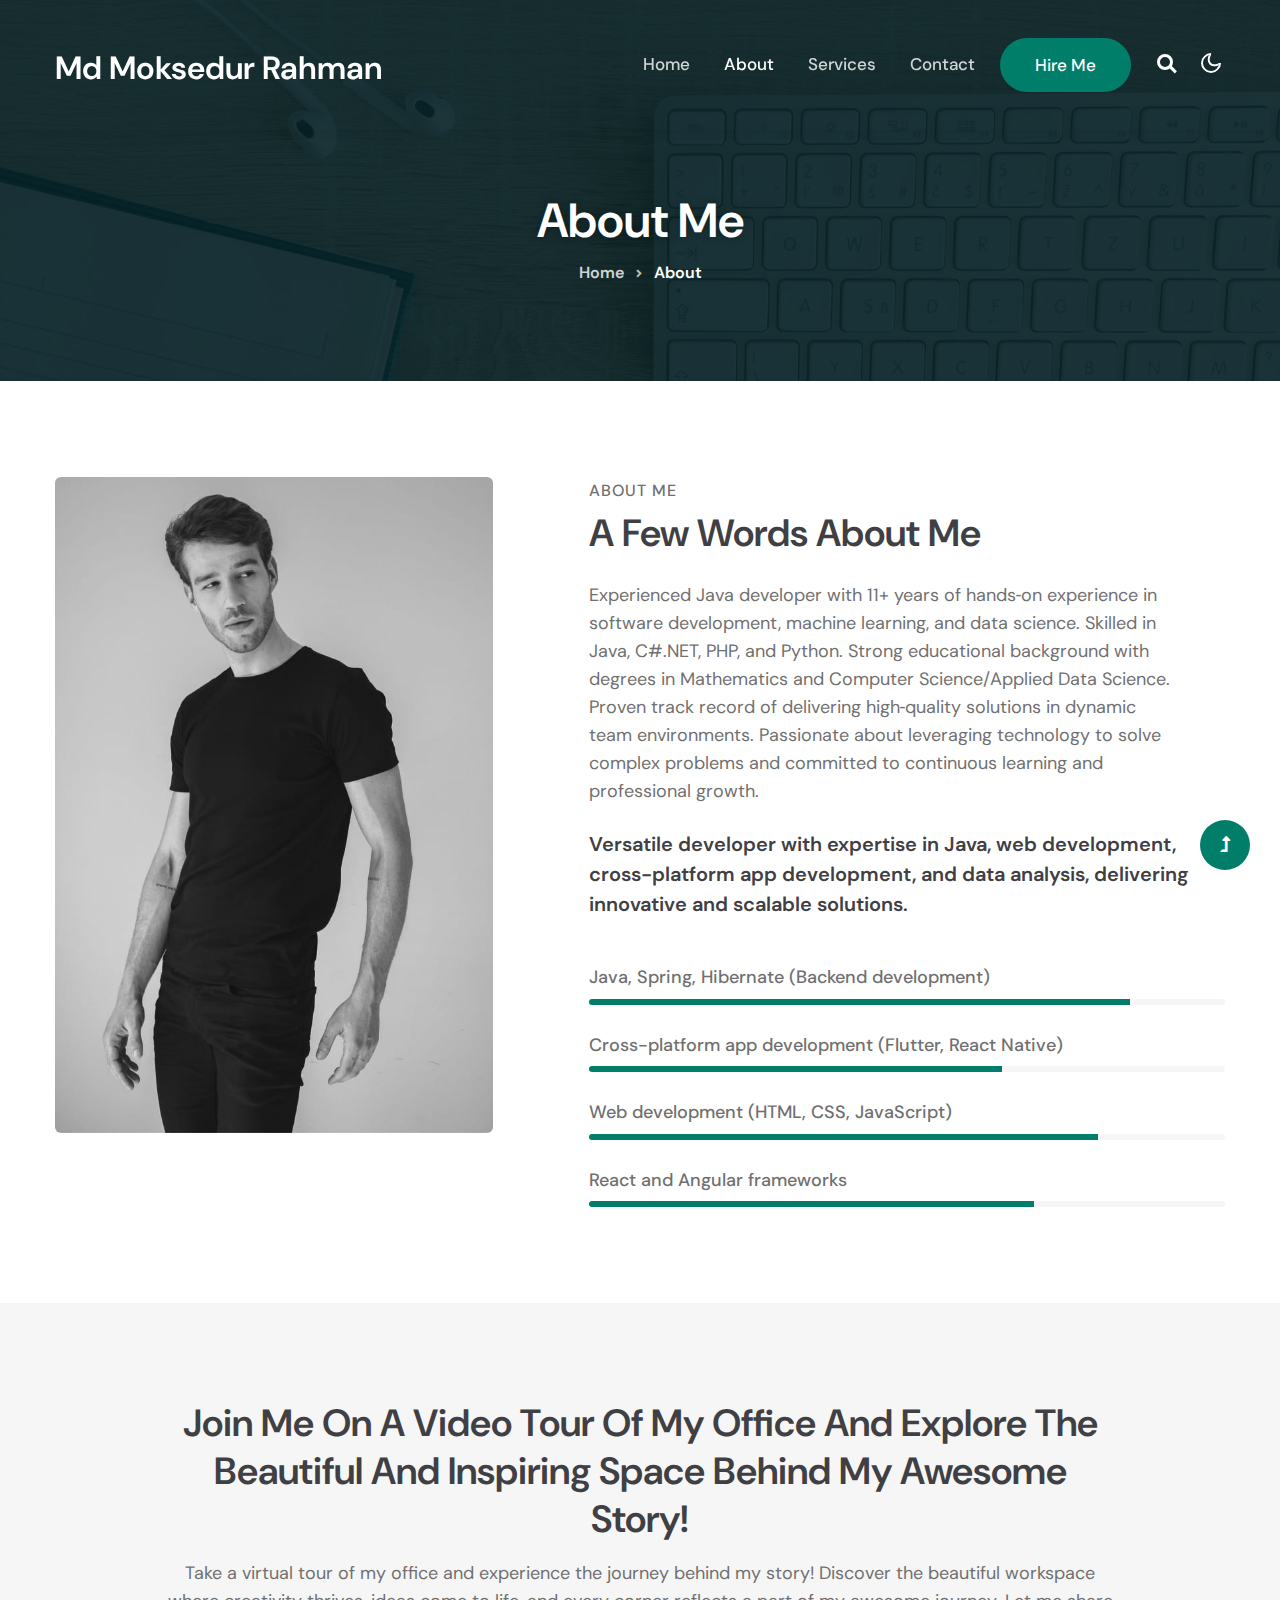
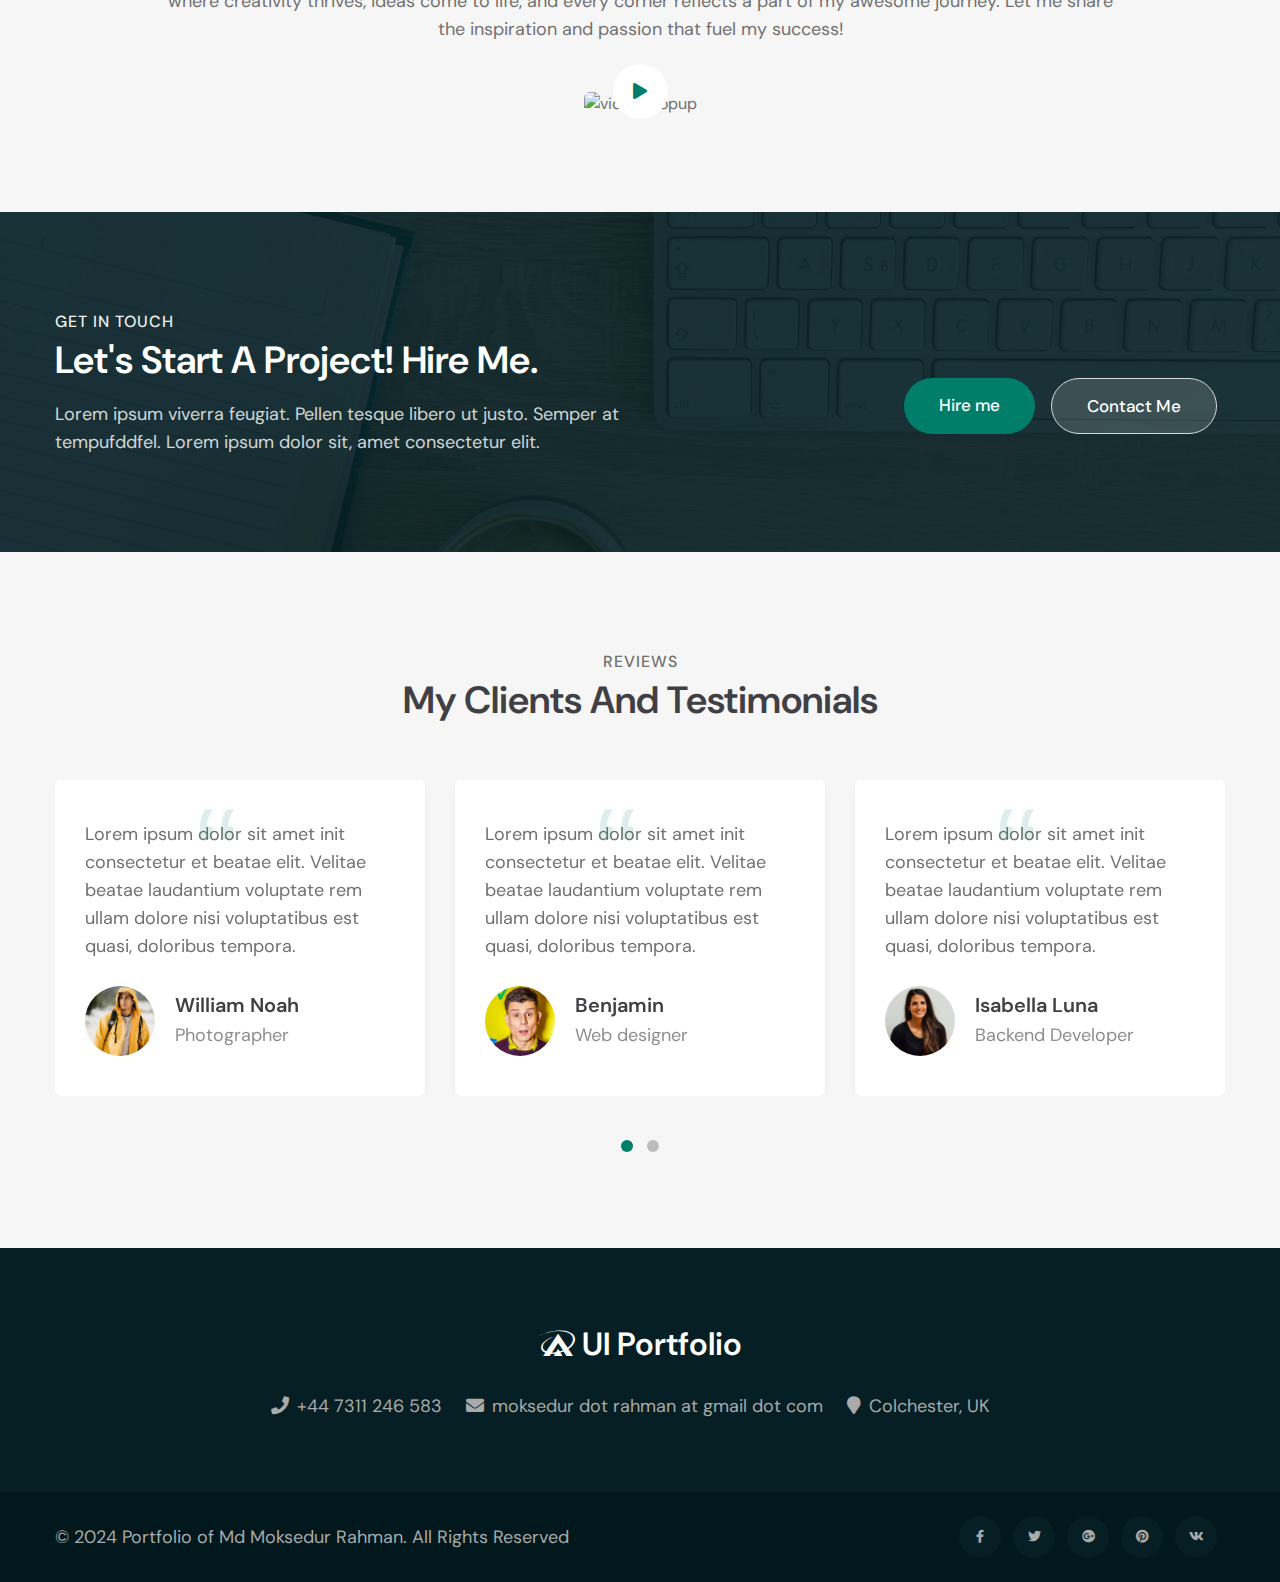
==== about.html @ 19b0f822 "Update about.html" ====
<!--
Author: W3layouts
Author URL: http://w3layouts.com
-->
<!doctype html>
<html lang="en">

<head>
    <!-- Required meta tags -->
    <meta charset="utf-8">
    <meta name="viewport" content="width=device-width, initial-scale=1, shrink-to-fit=no">
    <title> Portfolio - Md Moksedur Rahman - About</title>
    <!-- google-fonts -->
    <link href="//fonts.googleapis.com/css2?family=Dosis:wght@300;400;500;600;800&display=swap" rel="stylesheet">
    <link href="//fonts.googleapis.com/css2?family=DM+Sans:wght@400;500;700&display=swap" rel="stylesheet">
    <!-- //google-fonts -->

    <!-- Template CSS Style link -->
    <link rel="stylesheet" href="assets/css/style-liberty.css">

</head>

<body>


<!--header-->
<header id="site-header" class="fixed-top">
    <div class="container">
        <nav class="navbar navbar-expand-lg stroke">
            <h1>
                <a class="navbar-brand" href="index.html">
                    <i class="fab"></i>Md Moksedur Rahman
                </a>
            </h1>
            <!-- if logo is image enable this   
        <a class="navbar-brand" href="#index.html">
            <img src="image-path" alt="Your logo" title="Your logo" style="height:35px;" />
        </a> -->
            <button class="navbar-toggler collapsed bg-gradient" type="button" data-bs-toggle="collapse"
                data-bs-target="#navbarTogglerDemo02" aria-controls="navbarTogglerDemo02" aria-expanded="false"
                aria-label="Toggle navigation">
                <span class="navbar-toggler-icon fa icon-expand fa-bars"></span>
                <span class="navbar-toggler-icon fa icon-close fa-times"></span>
            </button>

            <div class="collapse navbar-collapse" id="navbarTogglerDemo02">
                <ul class="navbar-nav ms-lg-auto align-items-center">
                    <li class="nav-item">
                        <a class="nav-link" href="index.html">Home <span class="sr-only">(current)</span></a>
                    </li>
                    <li class="nav-item active">
                        <a class="nav-link" href="about.html">About</a>
                    </li>
                    <li class="nav-item">
                        <a class="nav-link" href="services.html">Services</a>
                    </li>
                    <li class="nav-item">
                        <a class="nav-link" href="contact.html">Contact</a>
                    </li>

                    <!--/right-btn-->
                    <div class="header-btn mx-2">
                        <a class="btn btn-style btn-primary mr-lg-5" href="contact.html"> Hire Me</a>
                    </div>
                    <!--/right-btn-->

                </ul>
            </div>

            <!-- search -->
            <ul class="cd-header-buttons px-lg-2">
                <li>
                <a class="cd-search-trigger" href="#cd-search">
                    <span></span>
                </a>
                </li>
            </ul>
            <div id="cd-search" class="cd-search">
                <form action="#url" method="post">
                    <input name="Search" type="search" placeholder="Click enter after typing...">
                </form>
            </div>
            <!-- //search -->
            
            <!-- toggle switch for light and dark theme -->
            <div class="cont-ser-position">
                <nav class="navigation">
                    <div class="theme-switch-wrapper">
                        <label class="theme-switch" for="checkbox">
                            <input type="checkbox" id="checkbox">
                            <div class="mode-container">
                                <i class="gg-sun"></i>
                                <i class="gg-moon"></i>
                            </div>
                        </label>
                    </div>
                </nav>
            </div>
            <!-- //toggle switch for light and dark theme -->
        </nav>
    </div>
</header>
<!--//header-->


<!-- about banner -->
<section class="w3l-about-breadcrumb text-center">
    <div class="breadcrumb-bg breadcrumb-bg-about py-5">
        <div class="container py-lg-5 mt-5">
            <div class="banner-info-grid mt-5">
                <h2 class="w3l-title-breadcrumb">About Me</h2>
            </div>
            <ul class="breadcrumbs-custom-path">
                <li><a href="#url">Home</a></li>
                <li class="active"><span class="fa fa-angle-right mx-2" aria-hidden="true"></span> About</li>
            </ul>
        </div>
    </div>
</section>
<!-- //about banner -->




<!-- About Section -->
<section class="w3l-content-6" id="skills">
    <div class="content-6-mian py-5">
        <div class="container py-lg-5 py-md-4 py-2">
            <div class="content-info-in row">
                <div class="content-gd col-lg-5 pe-lg-5 my-image">
                    <img src="assets/images/about.jpg" alt="" class="img-fluid" />
                </div>
                <div class="content-gd col-lg-7 mt-lg-0 mt-5 align-self ps-lg-5">
                    <h6 class="w3l-title-small mb-1">About Me</h6>
                    <h3 class="w3l-title-main mb-lg-4 mb-3">A Few words about me</h3>
                    <p class="my-4 pe-lg-5">Experienced Java developer with 11+ years of hands‑on experience in software development, machine learning, and data science. Skilled in Java,
C#.NET, PHP, and Python. Strong educational background with degrees in Mathematics and Computer Science/Applied Data Science. Proven track
record of delivering high‑quality solutions in dynamic team environments. Passionate about leveraging technology to solve complex problems
and committed to continuous learning and professional growth.</p>
                    <h5 class="w3l-subtitle mb-md-5 mb-4">Versatile developer with expertise in Java, web development, cross-platform app development, and data analysis, delivering innovative and scalable solutions.</h5>

                    <div class="progress-info mt-5">
                        <h6 class="progress-tittle">Java, Spring, Hibernate (Backend development)</h6>
                        <div class="progress">
                            <div class="progress-bar progress-bar-striped" role="progressbar" style="width: 85%" 
                            aria-valuenow="85" aria-valuemin="0" aria-valuemax="100">
                            </div>
                        </div>
                    </div>
                    <div class="progress-info info1">
                        <h6 class="progress-tittle">Cross-platform app development (Flutter, React Native)</h6>
                        <div class="progress">
                            <div class="progress-bar progress-bar-striped" role="progressbar" style="width: 65%"
                                aria-valuenow="65" aria-valuemin="0" aria-valuemax="100">
                            </div>
                        </div>
                    </div>
                    <div class="progress-info info3">
                        <h6 class="progress-tittle">Web development (HTML, CSS, JavaScript)</h6>
                        <div class="progress">
                            <div class="progress-bar progress-bar-striped" role="progressbar" style="width: 80%"
                                aria-valuenow="80" aria-valuemin="0" aria-valuemax="100">
                            </div>
                        </div>
                    </div>
                    <div class="progress-info info4 mb-0">
                        <h6 class="progress-tittle">React and Angular frameworks</h6>
                        <div class="progress">
                            <div class="progress-bar progress-bar-striped" role="progressbar" style="width: 70%"
                                aria-valuenow="70" aria-valuemin="0" aria-valuemax="100">
                            </div>
                        </div>
                    </div>
                </div>
            </div>
        </div>
    </div>
</section>
<!-- About Section -->


<!-- about page video popup section -->
<section class="w3l-index5" id="about">
    <div class="new-block py-5">
        <div class="container py-lg-5 py-md-4 py-2">
            <div class="middle-section text-center">
                <div class="section-width">
                    <h3 class="w3l-title-main"> Join me on a video tour of my office and explore the beautiful and inspiring space behind my awesome story!</h3>
                    <p class="mt-3">Take a virtual tour of my office and experience the journey behind my story! Discover the beautiful workspace where creativity thrives, ideas come to life, and every corner reflects a part of my awesome journey. Let me share the inspiration and passion that fuel my success!</p>
                </div>
                <div class="history-info mt-5">
                    <div class="position-relative">
                        <img src="assets/images/blog9.jpg" class="img-fluid radius-image video-popup-image"
                            alt="video-popup">

                        <a href="#small-dialog" class="popup-with-zoom-anim play-view text-center position-absolute">
                            <span class="video-play-icon">
                                <span class="fa fa-play"></span>
                            </span>
                        </a>

                        <!-- dialog itself, mfp-hide class is required to make dialog hidden -->
                        <div id="small-dialog" class="zoom-anim-dialog mfp-hide">
                            <iframe src="#" allowfullscreen></iframe>
                        </div>
                    </div>
                </div>

                <!-- dialog itself, mfp-hide class is required to make dialog hidden -->
                <div id="small-dialog" class="zoom-anim-dialog mfp-hide">
                    <iframe src="https://www.youtube.com/embed/Z_KspIX1oXU" allowfullscreen></iframe>
                </div>
            </div>
        </div>
    </div>
</section>
<!-- //about page video popup section -->

<section class="w3l-join py-5" id="join">
    <div class="container py-md-5 py-3">
        <div class="row">
            <div class="col-lg-7 video-info pe-lg-5">
                <div class="title-content">
                    <h6 class="w3l-title-small two">Get in touch</h6>
                    <h3 class="w3l-title-main two mb-3">Let's start a Project! Hire Me.</h3>
                    <p class="pe-lg-5">Lorem ipsum viverra feugiat. Pellen tesque libero ut justo. Semper at tempufddfel. Lorem ipsum dolor sit, amet consectetur elit.</p>

                </div>
            </div>
            <div class="col-lg-5 history-info align-self">
                <div class="w3banner-content-btns d-sm-flex justify-content-lg-end">
                    <a href="contact.html" class="btn btn-style btn-primary mt-lg-5 mt-4 me-sm-3">Hire me </a>
                    <a href="contact.html" class="btn btn-style transparent-btn mt-lg-5 mt-4 me-2">Contact Me </a>
                </div>
            </div>
        </div>
    </div>
</section>




<section class="w3l-clients" id="testimonials">
    <div class="midd-w3 py-5">
        <div class="container py-lg-5 py-md-3">
            <div class="title-heading-w3 mx-auto text-center mb-sm-5 mb-4">
            <span class="w3l-title-small">Reviews</span>
            <h3 class="w3l-title-main">My clients and Testimonials</h3>
                </div>
            <div id="owl-demo1" class="owl-carousel owl-theme mt-4 py-2 mb-5">
                <div class="item">
                    <div class="testimonial-content">
                        <div class="testimonial">
                            <blockquote>
                                <q>Lorem ipsum dolor sit amet init consectetur et beatae elit. Velitae beatae
                                    laudantium voluptate rem ullam dolore nisi voluptatibus est quasi, doloribus 
                                    tempora. </q>
                            </blockquote>
                            <div class="testi-des">
                                <div class="test-img"><img src="assets/images/team1.jpg" class="img-fluid"
                                        alt="client-img">
                                </div>
                                <div class="peopl align-self">
                                    <h3>William Noah</h3>
                                    <p class="indentity">Photographer</p>
                                </div>
                            </div>
                        </div>
                    </div>
                </div>
                <div class="item">
                    <div class="testimonial-content">
                        <div class="testimonial">
                            <blockquote>
                                <q>Lorem ipsum dolor sit amet init consectetur et beatae elit. Velitae beatae
                                    laudantium voluptate rem ullam dolore nisi voluptatibus est quasi, doloribus 
                                    tempora. </q>
                            </blockquote>
                            <div class="testi-des">
                                <div class="test-img"><img src="assets/images/team2.jpg" class="img-fluid"
                                        alt="client-img">
                                </div>
                                <div class="peopl align-self">
                                    <h3>Benjamin</h3>
                                    <p class="indentity">Web designer</p>
                                </div>
                            </div>
                        </div>
                    </div>
                </div>
                <div class="item">
                    <div class="testimonial-content">
                        <div class="testimonial">
                            <blockquote>
                                <q>Lorem ipsum dolor sit amet init consectetur et beatae elit. Velitae beatae
                                    laudantium voluptate rem ullam dolore nisi voluptatibus est quasi, doloribus 
                                    tempora. </q>
                            </blockquote>
                            <div class="testi-des">
                                <div class="test-img"><img src="assets/images/team3.jpg" class="img-fluid"
                                        alt="client-img">
                                </div>
                                <div class="peopl align-self">
                                    <h3>Isabella Luna</h3>
                                    <p class="indentity">Backend Developer</p>
                                </div>
                            </div>
                        </div>
                    </div>
                </div>
                <div class="item">
                    <div class="testimonial-content">
                        <div class="testimonial">
                            <blockquote>
                                <q>Lorem ipsum dolor sit amet init consectetur et beatae elit. Velitae beatae
                                    laudantium voluptate rem ullam dolore nisi voluptatibus est quasi, doloribus 
                                    tempora. </q>
                            </blockquote>
                            <div class="testi-des">
                                <div class="test-img"><img src="assets/images/team4.jpg" class="img-fluid"
                                        alt="client-img">
                                </div>
                                <div class="peopl align-self">
                                    <h3>Elizabeth</h3>
                                    <p class="indentity">Front-end developer</p>
                                </div>
                            </div>
                        </div>
                    </div>
                </div>
                <div class="item">
                    <div class="testimonial-content">
                        <div class="testimonial">
                            <blockquote>
                                <q>Lorem ipsum dolor sit amet init consectetur et beatae elit. Velitae beatae
                                    laudantium voluptate rem ullam dolore nisi voluptatibus est quasi, doloribus 
                                    tempora. </q>
                            </blockquote>
                            <div class="testi-des">
                                <div class="test-img"><img src="assets/images/team2.jpg" class="img-fluid"
                                        alt="client-img">
                                </div>
                                <div class="peopl align-self">
                                    <h3>Benjamin</h3>
                                    <p class="indentity">Web designer</p>
                                </div>
                            </div>
                        </div>
                    </div>
                </div>
            </div>
        </div>
    </div>
</section>




<!-- footer -->
<footer class="text-center">
<div class="footer py-5">
    <div class="container py-md-4">
        <div clss="footer-logo">
            <a class="logo" href="index.html">
                <i class="fab fa-asymmetrik"></i> UI Portfolio
            </a>
        </div>
        <div class="footer-contact-info mt-4">
            <ul>
                <li>
                    <a href="tel:+12 345 678 900" class="contact-text-sub">
                        <span class="fas fa-phone me-2"></span>+44 7311 246 583</a>
                </li>
                <li>
                    <a href="mailto:moksedur.rahman@gmail.com" class="contact-text-sub">
                        <span class="fas fa-envelope me-2"></span>moksedur dot rahman at gmail dot com </a>
                </li>
                <li>
                    <p class="contact-text-sub"> 
                        <span class="fas fa-map-marker me-2"></span>Colchester, UK</p>
                </li>
            </ul>
        </div>
    </div>
</div>
<div class="container py-4">
    <div class="row footer-grids">
        <div class="col-lg-6 copyright text-lg-start text-center align-center">
            <p>© 2024 Portfolio of Md Moksedur Rahman. All Rights Reserved  </p>
        </div>
        <div class="col-lg-6 text-lg-end text-center mt-lg-0 mt-4">
            <div class="social">
                <ul>
                    <li><a href="#url"><span class="fab me-2 fa-facebook-f"></span></a></li>
                    <li><a href="#url"><span class="fab me-2 fa-twitter"></span></a></li>
                    <li><a href="#url"><span class="fab me-2 fa-google-plus"></span></a></li>
                    <li><a href="#url"><span class="fab me-2 fa-pinterest"></span></a></li>
                    <li><a href="#url"><span class="fab me-2 fa-vk"></span></a></li>
                </ul>
            </div>
        </div>
    </div>
</div>
</footer>
<!-- //footer -->



<!-- Js scripts -->
<!-- move top -->
<button onclick="topFunction()" id="movetop" title="Go to top">
    <span class="fas fa-level-up-alt" aria-hidden="true"></span>
</button>
<script>
    // When the user scrolls down 20px from the top of the document, show the button
    window.onscroll = function () {
        scrollFunction()
    };

    function scrollFunction() {
        if (document.body.scrollTop > 20 || document.documentElement.scrollTop > 20) {
            document.getElementById("movetop").style.display = "block";
        } else {
            document.getElementById("movetop").style.display = "none";
        }
    }

    // When the user clicks on the button, scroll to the top of the document
    function topFunction() {
        document.body.scrollTop = 0;
        document.documentElement.scrollTop = 0;
    }
</script>
<!-- //move top -->

<!-- common jquery plugin -->
<script src="assets/js/jquery-3.3.1.min.js"></script>
<!-- //common jquery plugin -->

<!-- theme switch js (light and dark)-->
<script src="assets/js/theme-change.js"></script>
<!-- //theme switch js (light and dark)-->

<!--search-bar-->
<script src="assets/js/search.js"></script>
<!--//search-bar-->

<!-- video popup -->
<script src="assets/js/jquery.magnific-popup.min.js"></script>
<script>
  $(document).ready(function () {
    $('.popup-with-zoom-anim').magnificPopup({
      type: 'inline',

      fixedContentPos: false,
      fixedBgPos: true,

      overflowY: 'auto',

      closeBtnInside: true,
      preloader: false,

      midClick: true,
      removalDelay: 300,
      mainClass: 'my-mfp-zoom-in'
    });

    $('.popup-with-move-anim').magnificPopup({
      type: 'inline',

      fixedContentPos: false,
      fixedBgPos: true,

      overflowY: 'auto',

      closeBtnInside: true,
      preloader: false,

      midClick: true,
      removalDelay: 300,
      mainClass: 'my-mfp-slide-bottom'
    });
  });
</script>
<!-- //video popup -->

<!--/stats-number-counter-->
<script src="assets/js/jquery.waypoints.min.js"></script>
<script src="assets/js/jquery.countup.js"></script>
<script>
    $('.counter').countUp();

</script>
<!--//stats-number-counter-->

<!--/owlcarousel-->
<script src="assets/js/owl.carousel.js"></script>

<!-- script for tesimonials carousel slider -->
<script>
    $(document).ready(function () {
      $("#owl-demo1").owlCarousel({
        loop: true,
        margin: 30,
        nav: false,
        responsiveClass: true,
        responsive: {
          0: {
            items: 1,
            nav: false
          },
          768: {
            items: 2,
            nav: false
          },
          1024: {
            items: 3,
            nav: false
          }
        }
      })
    })
  </script>
  <!-- //script for tesimonials carousel slider -->
  
<!-- //brands-->
<script>
    $(document).ready(function() {
        $("#owl-demo").owlCarousel({
            loop: true,
            nav: false,
            autoplay: true,
            autoplaySpeed: 1500,
            responsiveClass: true,
            responsive: {
                0: {
                    items: 1,
                    nav: false
                },
                736: {
                    items: 4,
                    nav: false
                }
            }
        })
    })

</script>
<!-- //brands-->

<!-- /typig-text-->
<script>
    const typedTextSpan = document.querySelector(".typed-text");
    const cursorSpan = document.querySelector(".cursor");

    const textArray = ["Web Designer", "Web Developer", "Photographer", "Freelancer"];
    const typingDelay = 200;
    const erasingDelay = 10;
    const newTextDelay = 100; // Delay between current and next text
    let textArrayIndex = 0;
    let charIndex = 0;

    function type() {
        if (charIndex < textArray[textArrayIndex].length) {
            if (!cursorSpan.classList.contains("typing")) cursorSpan.classList.add("typing");
            typedTextSpan.textContent += textArray[textArrayIndex].charAt(charIndex);
            charIndex++;
            setTimeout(type, typingDelay);
        } else {
            cursorSpan.classList.remove("typing");
            setTimeout(erase, newTextDelay);
        }
    }

    function erase() {
        if (charIndex > 0) {
            // add class 'typing' if there's none
            if (!cursorSpan.classList.contains("typing")) {
                cursorSpan.classList.add("typing");
            }
            typedTextSpan.textContent = textArray[textArrayIndex].substring(0, 0);
            charIndex--;
            setTimeout(erase, erasingDelay);
        } else {
            cursorSpan.classList.remove("typing");
            textArrayIndex++;
            if (textArrayIndex >= textArray.length) textArrayIndex = 0;
            setTimeout(type, typingDelay);
        }
    }

    document.addEventListener("DOMContentLoaded", function () { // On DOM Load initiate the effect
        if (textArray.length) setTimeout(type, newTextDelay + 250);
    });
</script>
<!-- //typig-text-->

<!-- jQuery-Photo-filter-lightbox-portfolio-plugin -->
<script src="assets/js/jquery-1.7.2.js"></script>
<script src="assets/js/jquery.quicksand.js"></script>
<script src="assets/js/script.js"></script>
<script src="assets/js/jquery.prettyPhoto.js"></script>
<!-- //jQuery-Photo-filter-lightbox-portfolio-plugin -->

<!-- MENU-JS -->
<script>
    $(window).on("scroll", function () {
        var scroll = $(window).scrollTop();

        if (scroll >= 80) {
            $("#site-header").addClass("nav-fixed");
        } else {
            $("#site-header").removeClass("nav-fixed");
        }
    });

    //Main navigation Active Class Add Remove
    $(".navbar-toggler").on("click", function () {
        $("header").toggleClass("active");
    });
    $(document).on("ready", function () {
        if ($(window).width() > 991) {
            $("header").removeClass("active");
        }
        $(window).on("resize", function () {
            if ($(window).width() > 991) {
                $("header").removeClass("active");
            }
        });
    });
</script>
<!-- //MENU-JS -->

<!-- disable body scroll which navbar is in active -->
<script>
    $(function () {
        $('.navbar-toggler').click(function () {
            $('body').toggleClass('noscroll');
        })
    });
</script>
<!-- //disable body scroll which navbar is in active -->

<!--bootstrap-->
<script src="assets/js/bootstrap.min.js"></script>
<!-- //bootstrap-->
<!-- //Js scripts -->

</body>

</html>
---- assets/css/style-liberty.css ----
@charset "UTF-8";

/*--
Author: W3layouts
Author URL: http://w3layouts.com
--*/


/*!
 * Bootstrap v5.0.1 (https://getbootstrap.com/)
 * Copyright 2011-2021 The Bootstrap Authors
 * Copyright 2011-2021 Twitter, Inc.
 * Licensed under MIT (https://github.com/twbs/bootstrap/blob/main/LICENSE)
 */
:root {
  --bs-blue: #0d6efd;
  --bs-indigo: #6610f2;
  --bs-purple: #6f42c1 --bs-pink: #d63384;
  --bs-red: #dc3545;
  --bs-orange: #fd7e14;
  --bs-yellow: #ffc107;
  --bs-green: #198754;
  --bs-teal: #20c997;
  --bs-cyan: #0dcaf0;
  --bs-white: #fff;
  --bs-gray: #6c757d;
  --bs-gray-dark: #343a40;
  --bs-primary: #0d6efd;
  --bs-secondary: #6c757d;
  --bs-success: #198754;
  --bs-info: #0dcaf0;
  --bs-warning: #ffc107;
  --bs-danger: #dc3545;
  --bs-light: #f8f9fa;
  --bs-dark: #212529;
  --bs-font-sans-serif: system-ui, -apple-system, "Segoe UI", Roboto, "Helvetica Neue", Arial, "Noto Sans", "Liberation Sans", sans-serif, "Apple Color Emoji", "Segoe UI Emoji", "Segoe UI Symbol", "Noto Color Emoji";
  --bs-font-monospace: SFMono-Regular, Menlo, Monaco, Consolas, "Liberation Mono", "Courier New", monospace;
  --bs-gradient: linear-gradient(180deg, rgba(255, 255, 255, 0.15), rgba(255, 255, 255, 0))
}

*,
::after,
::before {
  box-sizing: border-box
}

@media (prefers-reduced-motion:no-preference) {
  :root {
    scroll-behavior: smooth
  }
}

body {
  margin: 0;
  font-family: 'DM Sans', sans-serif;
  font-size: 1rem;
  font-weight: 400;
  line-height: 1.5;
  color: #212529;
  background-color: #fff;
  -webkit-text-size-adjust: 100%;
  -webkit-tap-highlight-color: transparent
}

hr {
  margin: 1rem 0;
  color: inherit;
  background-color: currentColor;
  border: 0;
  opacity: .25
}

hr:not([size]) {
  height: 1px
}

.h1,
.h2,
.h3,
.h4,
.h5,
.h6,
h1,
h2,
h3,
h4,
h5,
h6 {
  margin-top: 0;
  margin-bottom: .5rem;
  font-weight: 700;
  line-height: 1.2
}

.h1,
h1 {
  font-size: calc(1.375rem + 1.5vw)
}

@media (min-width:1200px) {

  .h1,
  h1 {
    font-size: 2.5rem
  }
}

.h2,
h2 {
  font-size: calc(1.325rem + .9vw)
}

@media (min-width:1200px) {

  .h2,
  h2 {
    font-size: 2rem
  }
}

.h3,
h3 {
  font-size: calc(1.3rem + .6vw)
}

@media (min-width:1200px) {

  .h3,
  h3 {
    font-size: 1.75rem
  }
}

.h4,
h4 {
  font-size: calc(1.275rem + .3vw)
}

@media (min-width:1200px) {

  .h4,
  h4 {
    font-size: 1.5rem
  }
}

.h5,
h5 {
  font-size: 1.25rem
}

.h6,
h6 {
  font-size: 1rem
}

p {
  margin-top: 0;
  margin-bottom: 1rem
}

abbr[data-bs-original-title],
abbr[title] {
  -webkit-text-decoration: underline dotted;
  text-decoration: underline dotted;
  cursor: help;
  -webkit-text-decoration-skip-ink: none;
  text-decoration-skip-ink: none
}

address {
  margin-bottom: 1rem;
  font-style: normal;
  line-height: inherit
}

ol,
ul {
  padding-left: 2rem
}

dl,
ol,
ul {
  margin-top: 0;
  margin-bottom: 1rem
}

ol ol,
ol ul,
ul ol,
ul ul {
  margin-bottom: 0
}

dt {
  font-weight: 700
}

dd {
  margin-bottom: .5rem;
  margin-left: 0
}

blockquote {
  margin: 0 0 1rem
}

b,
strong {
  font-weight: bolder
}

.small,
small {
  font-size: .875em
}

.mark,
mark {
  padding: .2em;
  background-color: #fcf8e3
}

sub,
sup {
  position: relative;
  font-size: .75em;
  line-height: 0;
  vertical-align: baseline
}

sub {
  bottom: -.25em
}

sup {
  top: -.5em
}

a {
  color: var(--primary-color);
  text-decoration: underline;

}

a:hover {
  color: var(--primary-color);
}

a:not([href]):not([class]),
a:not([href]):not([class]):hover {
  color: inherit;
  text-decoration: none
}

code,
kbd,
pre,
samp {
  font-family: 'DM Sans', sans-serif;
  font-size: 1em;
  direction: ltr;
  unicode-bidi: bidi-override
}

pre {
  display: block;
  margin-top: 0;
  margin-bottom: 1rem;
  overflow: auto;
  font-size: .875em
}

pre code {
  font-size: inherit;
  color: inherit;
  word-break: normal
}

code {
  font-size: .875em;
  color: #d63384;
  word-wrap: break-word
}

a>code {
  color: inherit
}

kbd {
  padding: .2rem .4rem;
  font-size: .875em;
  color: #fff;
  background-color: #212529;
  border-radius: .2rem
}

kbd kbd {
  padding: 0;
  font-size: 1em;
  font-weight: 700
}

figure {
  margin: 0 0 1rem
}

img,
svg {
  vertical-align: middle
}

table {
  caption-side: bottom;
  border-collapse: collapse
}

caption {
  padding-top: .5rem;
  padding-bottom: .5rem;
  color: #6c757d;
  text-align: left
}

th {
  text-align: inherit;
  text-align: -webkit-match-parent
}

tbody,
td,
tfoot,
th,
thead,
tr {
  border-color: inherit;
  border-style: solid;
  border-width: 0
}

label {
  display: inline-block
}

button {
  border-radius: 0
}

button:focus:not(:focus-visible) {
  outline: 0
}

button,
input,
optgroup,
select,
textarea {
  margin: 0;
  font-family: 'DM Sans', sans-serif;
  font-size: inherit;
  line-height: inherit
}

button,
select {
  text-transform: none
}

[role=button] {
  cursor: pointer
}

select {
  word-wrap: normal
}

select:disabled {
  opacity: 1
}

[list]::-webkit-calendar-picker-indicator {
  display: none
}

[type=button],
[type=reset],
[type=submit],
button {
  -webkit-appearance: button
}

[type=button]:not(:disabled),
[type=reset]:not(:disabled),
[type=submit]:not(:disabled),
button:not(:disabled) {
  cursor: pointer
}

::-moz-focus-inner {
  padding: 0;
  border-style: none
}

textarea {
  resize: vertical
}

fieldset {
  min-width: 0;
  padding: 0;
  margin: 0;
  border: 0
}

legend {
  float: left;
  width: 100%;
  padding: 0;
  margin-bottom: .5rem;
  font-size: calc(1.275rem + .3vw);
  line-height: inherit
}

@media (min-width:1200px) {
  legend {
    font-size: 1.5rem
  }
}

legend+* {
  clear: left
}

::-webkit-datetime-edit-day-field,
::-webkit-datetime-edit-fields-wrapper,
::-webkit-datetime-edit-hour-field,
::-webkit-datetime-edit-minute,
::-webkit-datetime-edit-month-field,
::-webkit-datetime-edit-text,
::-webkit-datetime-edit-year-field {
  padding: 0
}

::-webkit-inner-spin-button {
  height: auto
}

[type=search] {
  outline-offset: -2px;
  -webkit-appearance: textfield
}

::-webkit-search-decoration {
  -webkit-appearance: none
}

::-webkit-color-swatch-wrapper {
  padding: 0
}

::file-selector-button {
  font: inherit
}

::-webkit-file-upload-button {
  font: inherit;
  -webkit-appearance: button
}

output {
  display: inline-block
}

iframe {
  border: 0
}

summary {
  display: list-item;
  cursor: pointer
}

progress {
  vertical-align: baseline
}

[hidden] {
  display: none !important
}

.lead {
  font-size: 1.25rem;
  font-weight: 300
}

.display-1 {
  font-size: calc(1.625rem + 4.5vw);
  font-weight: 300;
  line-height: 1.2
}

@media (min-width:1200px) {
  .display-1 {
    font-size: 5rem
  }
}

.display-2 {
  font-size: calc(1.575rem + 3.9vw);
  font-weight: 300;
  line-height: 1.2
}

@media (min-width:1200px) {
  .display-2 {
    font-size: 4.5rem
  }
}

.display-3 {
  font-size: calc(1.525rem + 3.3vw);
  font-weight: 300;
  line-height: 1.2
}

@media (min-width:1200px) {
  .display-3 {
    font-size: 4rem
  }
}

.display-4 {
  font-size: calc(1.475rem + 2.7vw);
  font-weight: 300;
  line-height: 1.2
}

@media (min-width:1200px) {
  .display-4 {
    font-size: 3.5rem
  }
}

.display-5 {
  font-size: calc(1.425rem + 2.1vw);
  font-weight: 300;
  line-height: 1.2
}

@media (min-width:1200px) {
  .display-5 {
    font-size: 3rem
  }
}

.display-6 {
  font-size: calc(1.375rem + 1.5vw);
  font-weight: 300;
  line-height: 1.2
}

@media (min-width:1200px) {
  .display-6 {
    font-size: 2.5rem
  }
}

.list-unstyled {
  padding-left: 0;
  list-style: none
}

.list-inline {
  padding-left: 0;
  list-style: none
}

.list-inline-item {
  display: inline-block
}

.list-inline-item:not(:last-child) {
  margin-right: .5rem
}

.initialism {
  font-size: .875em;
  text-transform: uppercase
}

.blockquote {
  margin-bottom: 1rem;
  font-size: 1.25rem
}

.blockquote> :last-child {
  margin-bottom: 0
}

.blockquote-footer {
  margin-top: -1rem;
  margin-bottom: 1rem;
  font-size: .875em;
  color: #6c757d
}

.blockquote-footer::before {
  content: "— "
}

.img-fluid {
  max-width: 100%;
  height: auto;
  border-radius: var(--border-radius);
}

.img-thumbnail {
  padding: .25rem;
  background-color: #fff;
  border: 1px solid #dee2e6;
  border-radius: .25rem;
  max-width: 100%;
  height: auto
}

.figure {
  display: inline-block
}

.figure-img {
  margin-bottom: .5rem;
  line-height: 1
}

.figure-caption {
  font-size: .875em;
  color: #6c757d
}

.container,
.container-fluid,
.container-lg,
.container-md,
.container-sm,
.container-xl,
.container-xxl {
  width: 100%;
  padding-right: var(--bs-gutter-x, .75rem);
  padding-left: var(--bs-gutter-x, .75rem);
  margin-right: auto;
  margin-left: auto
}

@media (min-width:576px) {

  .container,
  .container-sm {
    max-width: 540px
  }
}

@media (min-width:768px) {

  .container,
  .container-md,
  .container-sm {
    max-width: 720px
  }
}

@media (min-width:992px) {

  .container,
  .container-lg,
  .container-md,
  .container-sm {
    max-width: 960px
  }
}

@media (min-width:1200px) {

  .container,
  .container-lg,
  .container-md,
  .container-sm,
  .container-xl {
    max-width: 1140px
  }
}

@media (min-width:1400px) {

  .container,
  .container-lg,
  .container-md,
  .container-sm,
  .container-xl,
  .container-xxl {
    max-width: 1320px
  }
}

.row {
  --bs-gutter-x: 1.5rem;
  --bs-gutter-y: 0;
  display: flex;
  flex-wrap: wrap;
  margin-top: calc(var(--bs-gutter-y) * -1);
  margin-right: calc(var(--bs-gutter-x)/ -2);
  margin-left: calc(var(--bs-gutter-x)/ -2)
}

.row>* {
  flex-shrink: 0;
  width: 100%;
  max-width: 100%;
  padding-right: calc(var(--bs-gutter-x)/ 2);
  padding-left: calc(var(--bs-gutter-x)/ 2);
  margin-top: var(--bs-gutter-y)
}

.col {
  flex: 1 0 0%
}

.row-cols-auto>* {
  flex: 0 0 auto;
  width: auto
}

.row-cols-1>* {
  flex: 0 0 auto;
  width: 100%
}

.row-cols-2>* {
  flex: 0 0 auto;
  width: 50%
}

.row-cols-3>* {
  flex: 0 0 auto;
  width: 33.3333333333%
}

.row-cols-4>* {
  flex: 0 0 auto;
  width: 25%
}

.row-cols-5>* {
  flex: 0 0 auto;
  width: 20%
}

.row-cols-6>* {
  flex: 0 0 auto;
  width: 16.6666666667%
}

.col-auto {
  flex: 0 0 auto;
  width: auto
}

.col-1 {
  flex: 0 0 auto;
  width: 8.3333333333%
}

.col-2 {
  flex: 0 0 auto;
  width: 16.6666666667%
}

.col-3 {
  flex: 0 0 auto;
  width: 25%
}

.col-4 {
  flex: 0 0 auto;
  width: 33.3333333333%
}

.col-5 {
  flex: 0 0 auto;
  width: 41.6666666667%
}

.col-6 {
  flex: 0 0 auto;
  width: 50%
}

.col-7 {
  flex: 0 0 auto;
  width: 58.3333333333%
}

.col-8 {
  flex: 0 0 auto;
  width: 66.6666666667%
}

.col-9 {
  flex: 0 0 auto;
  width: 75%
}

.col-10 {
  flex: 0 0 auto;
  width: 83.3333333333%
}

.col-11 {
  flex: 0 0 auto;
  width: 91.6666666667%
}

.col-12 {
  flex: 0 0 auto;
  width: 100%
}

.offset-1 {
  margin-left: 8.3333333333%
}

.offset-2 {
  margin-left: 16.6666666667%
}

.offset-3 {
  margin-left: 25%
}

.offset-4 {
  margin-left: 33.3333333333%
}

.offset-5 {
  margin-left: 41.6666666667%
}

.offset-6 {
  margin-left: 50%
}

.offset-7 {
  margin-left: 58.3333333333%
}

.offset-8 {
  margin-left: 66.6666666667%
}

.offset-9 {
  margin-left: 75%
}

.offset-10 {
  margin-left: 83.3333333333%
}

.offset-11 {
  margin-left: 91.6666666667%
}

.g-0,
.gx-0 {
  --bs-gutter-x: 0
}

.g-0,
.gy-0 {
  --bs-gutter-y: 0
}

.g-1,
.gx-1 {
  --bs-gutter-x: 0.25rem
}

.g-1,
.gy-1 {
  --bs-gutter-y: 0.25rem
}

.g-2,
.gx-2 {
  --bs-gutter-x: 0.5rem
}

.g-2,
.gy-2 {
  --bs-gutter-y: 0.5rem
}

.g-3,
.gx-3 {
  --bs-gutter-x: 1rem
}

.g-3,
.gy-3 {
  --bs-gutter-y: 1rem
}

.g-4,
.gx-4 {
  --bs-gutter-x: 1.5rem
}

.g-4,
.gy-4 {
  --bs-gutter-y: 1.5rem
}

.g-5,
.gx-5 {
  --bs-gutter-x: 3rem
}

.g-5,
.gy-5 {
  --bs-gutter-y: 3rem
}

@media (min-width:576px) {
  .col-sm {
    flex: 1 0 0%
  }

  .row-cols-sm-auto>* {
    flex: 0 0 auto;
    width: auto
  }

  .row-cols-sm-1>* {
    flex: 0 0 auto;
    width: 100%
  }

  .row-cols-sm-2>* {
    flex: 0 0 auto;
    width: 50%
  }

  .row-cols-sm-3>* {
    flex: 0 0 auto;
    width: 33.3333333333%
  }

  .row-cols-sm-4>* {
    flex: 0 0 auto;
    width: 25%
  }

  .row-cols-sm-5>* {
    flex: 0 0 auto;
    width: 20%
  }

  .row-cols-sm-6>* {
    flex: 0 0 auto;
    width: 16.6666666667%
  }

  .col-sm-auto {
    flex: 0 0 auto;
    width: auto
  }

  .col-sm-1 {
    flex: 0 0 auto;
    width: 8.3333333333%
  }

  .col-sm-2 {
    flex: 0 0 auto;
    width: 16.6666666667%
  }

  .col-sm-3 {
    flex: 0 0 auto;
    width: 25%
  }

  .col-sm-4 {
    flex: 0 0 auto;
    width: 33.3333333333%
  }

  .col-sm-5 {
    flex: 0 0 auto;
    width: 41.6666666667%
  }

  .col-sm-6 {
    flex: 0 0 auto;
    width: 50%
  }

  .col-sm-7 {
    flex: 0 0 auto;
    width: 58.3333333333%
  }

  .col-sm-8 {
    flex: 0 0 auto;
    width: 66.6666666667%
  }

  .col-sm-9 {
    flex: 0 0 auto;
    width: 75%
  }

  .col-sm-10 {
    flex: 0 0 auto;
    width: 83.3333333333%
  }

  .col-sm-11 {
    flex: 0 0 auto;
    width: 91.6666666667%
  }

  .col-sm-12 {
    flex: 0 0 auto;
    width: 100%
  }

  .offset-sm-0 {
    margin-left: 0
  }

  .offset-sm-1 {
    margin-left: 8.3333333333%
  }

  .offset-sm-2 {
    margin-left: 16.6666666667%
  }

  .offset-sm-3 {
    margin-left: 25%
  }

  .offset-sm-4 {
    margin-left: 33.3333333333%
  }

  .offset-sm-5 {
    margin-left: 41.6666666667%
  }

  .offset-sm-6 {
    margin-left: 50%
  }

  .offset-sm-7 {
    margin-left: 58.3333333333%
  }

  .offset-sm-8 {
    margin-left: 66.6666666667%
  }

  .offset-sm-9 {
    margin-left: 75%
  }

  .offset-sm-10 {
    margin-left: 83.3333333333%
  }

  .offset-sm-11 {
    margin-left: 91.6666666667%
  }

  .g-sm-0,
  .gx-sm-0 {
    --bs-gutter-x: 0
  }

  .g-sm-0,
  .gy-sm-0 {
    --bs-gutter-y: 0
  }

  .g-sm-1,
  .gx-sm-1 {
    --bs-gutter-x: 0.25rem
  }

  .g-sm-1,
  .gy-sm-1 {
    --bs-gutter-y: 0.25rem
  }

  .g-sm-2,
  .gx-sm-2 {
    --bs-gutter-x: 0.5rem
  }

  .g-sm-2,
  .gy-sm-2 {
    --bs-gutter-y: 0.5rem
  }

  .g-sm-3,
  .gx-sm-3 {
    --bs-gutter-x: 1rem
  }

  .g-sm-3,
  .gy-sm-3 {
    --bs-gutter-y: 1rem
  }

  .g-sm-4,
  .gx-sm-4 {
    --bs-gutter-x: 1.5rem
  }

  .g-sm-4,
  .gy-sm-4 {
    --bs-gutter-y: 1.5rem
  }

  .g-sm-5,
  .gx-sm-5 {
    --bs-gutter-x: 3rem
  }

  .g-sm-5,
  .gy-sm-5 {
    --bs-gutter-y: 3rem
  }
}

@media (min-width:768px) {
  .col-md {
    flex: 1 0 0%
  }

  .row-cols-md-auto>* {
    flex: 0 0 auto;
    width: auto
  }

  .row-cols-md-1>* {
    flex: 0 0 auto;
    width: 100%
  }

  .row-cols-md-2>* {
    flex: 0 0 auto;
    width: 50%
  }

  .row-cols-md-3>* {
    flex: 0 0 auto;
    width: 33.3333333333%
  }

  .row-cols-md-4>* {
    flex: 0 0 auto;
    width: 25%
  }

  .row-cols-md-5>* {
    flex: 0 0 auto;
    width: 20%
  }

  .row-cols-md-6>* {
    flex: 0 0 auto;
    width: 16.6666666667%
  }

  .col-md-auto {
    flex: 0 0 auto;
    width: auto
  }

  .col-md-1 {
    flex: 0 0 auto;
    width: 8.3333333333%
  }

  .col-md-2 {
    flex: 0 0 auto;
    width: 16.6666666667%
  }

  .col-md-3 {
    flex: 0 0 auto;
    width: 25%
  }

  .col-md-4 {
    flex: 0 0 auto;
    width: 33.3333333333%
  }

  .col-md-5 {
    flex: 0 0 auto;
    width: 41.6666666667%
  }

  .col-md-6 {
    flex: 0 0 auto;
    width: 50%
  }

  .col-md-7 {
    flex: 0 0 auto;
    width: 58.3333333333%
  }

  .col-md-8 {
    flex: 0 0 auto;
    width: 66.6666666667%
  }

  .col-md-9 {
    flex: 0 0 auto;
    width: 75%
  }

  .col-md-10 {
    flex: 0 0 auto;
    width: 83.3333333333%
  }

  .col-md-11 {
    flex: 0 0 auto;
    width: 91.6666666667%
  }

  .col-md-12 {
    flex: 0 0 auto;
    width: 100%
  }

  .offset-md-0 {
    margin-left: 0
  }

  .offset-md-1 {
    margin-left: 8.3333333333%
  }

  .offset-md-2 {
    margin-left: 16.6666666667%
  }

  .offset-md-3 {
    margin-left: 25%
  }

  .offset-md-4 {
    margin-left: 33.3333333333%
  }

  .offset-md-5 {
    margin-left: 41.6666666667%
  }

  .offset-md-6 {
    margin-left: 50%
  }

  .offset-md-7 {
    margin-left: 58.3333333333%
  }

  .offset-md-8 {
    margin-left: 66.6666666667%
  }

  .offset-md-9 {
    margin-left: 75%
  }

  .offset-md-10 {
    margin-left: 83.3333333333%
  }

  .offset-md-11 {
    margin-left: 91.6666666667%
  }

  .g-md-0,
  .gx-md-0 {
    --bs-gutter-x: 0
  }

  .g-md-0,
  .gy-md-0 {
    --bs-gutter-y: 0
  }

  .g-md-1,
  .gx-md-1 {
    --bs-gutter-x: 0.25rem
  }

  .g-md-1,
  .gy-md-1 {
    --bs-gutter-y: 0.25rem
  }

  .g-md-2,
  .gx-md-2 {
    --bs-gutter-x: 0.5rem
  }

  .g-md-2,
  .gy-md-2 {
    --bs-gutter-y: 0.5rem
  }

  .g-md-3,
  .gx-md-3 {
    --bs-gutter-x: 1rem
  }

  .g-md-3,
  .gy-md-3 {
    --bs-gutter-y: 1rem
  }

  .g-md-4,
  .gx-md-4 {
    --bs-gutter-x: 1.5rem
  }

  .g-md-4,
  .gy-md-4 {
    --bs-gutter-y: 1.5rem
  }

  .g-md-5,
  .gx-md-5 {
    --bs-gutter-x: 3rem
  }

  .g-md-5,
  .gy-md-5 {
    --bs-gutter-y: 3rem
  }
}

@media (min-width:992px) {
  .col-lg {
    flex: 1 0 0%
  }

  .row-cols-lg-auto>* {
    flex: 0 0 auto;
    width: auto
  }

  .row-cols-lg-1>* {
    flex: 0 0 auto;
    width: 100%
  }

  .row-cols-lg-2>* {
    flex: 0 0 auto;
    width: 50%
  }

  .row-cols-lg-3>* {
    flex: 0 0 auto;
    width: 33.3333333333%
  }

  .row-cols-lg-4>* {
    flex: 0 0 auto;
    width: 25%
  }

  .row-cols-lg-5>* {
    flex: 0 0 auto;
    width: 20%
  }

  .row-cols-lg-6>* {
    flex: 0 0 auto;
    width: 16.6666666667%
  }

  .col-lg-auto {
    flex: 0 0 auto;
    width: auto
  }

  .col-lg-1 {
    flex: 0 0 auto;
    width: 8.3333333333%
  }

  .col-lg-2 {
    flex: 0 0 auto;
    width: 16.6666666667%
  }

  .col-lg-3 {
    flex: 0 0 auto;
    width: 25%
  }

  .col-lg-4 {
    flex: 0 0 auto;
    width: 33.3333333333%
  }

  .col-lg-5 {
    flex: 0 0 auto;
    width: 41.6666666667%
  }

  .col-lg-6 {
    flex: 0 0 auto;
    width: 50%
  }

  .col-lg-7 {
    flex: 0 0 auto;
    width: 58.3333333333%
  }

  .col-lg-8 {
    flex: 0 0 auto;
    width: 66.6666666667%
  }

  .col-lg-9 {
    flex: 0 0 auto;
    width: 75%
  }

  .col-lg-10 {
    flex: 0 0 auto;
    width: 83.3333333333%
  }

  .col-lg-11 {
    flex: 0 0 auto;
    width: 91.6666666667%
  }

  .col-lg-12 {
    flex: 0 0 auto;
    width: 100%
  }

  .offset-lg-0 {
    margin-left: 0
  }

  .offset-lg-1 {
    margin-left: 8.3333333333%
  }

  .offset-lg-2 {
    margin-left: 16.6666666667%
  }

  .offset-lg-3 {
    margin-left: 25%
  }

  .offset-lg-4 {
    margin-left: 33.3333333333%
  }

  .offset-lg-5 {
    margin-left: 41.6666666667%
  }

  .offset-lg-6 {
    margin-left: 50%
  }

  .offset-lg-7 {
    margin-left: 58.3333333333%
  }

  .offset-lg-8 {
    margin-left: 66.6666666667%
  }

  .offset-lg-9 {
    margin-left: 75%
  }

  .offset-lg-10 {
    margin-left: 83.3333333333%
  }

  .offset-lg-11 {
    margin-left: 91.6666666667%
  }

  .g-lg-0,
  .gx-lg-0 {
    --bs-gutter-x: 0
  }

  .g-lg-0,
  .gy-lg-0 {
    --bs-gutter-y: 0
  }

  .g-lg-1,
  .gx-lg-1 {
    --bs-gutter-x: 0.25rem
  }

  .g-lg-1,
  .gy-lg-1 {
    --bs-gutter-y: 0.25rem
  }

  .g-lg-2,
  .gx-lg-2 {
    --bs-gutter-x: 0.5rem
  }

  .g-lg-2,
  .gy-lg-2 {
    --bs-gutter-y: 0.5rem
  }

  .g-lg-3,
  .gx-lg-3 {
    --bs-gutter-x: 1rem
  }

  .g-lg-3,
  .gy-lg-3 {
    --bs-gutter-y: 1rem
  }

  .g-lg-4,
  .gx-lg-4 {
    --bs-gutter-x: 1.5rem
  }

  .g-lg-4,
  .gy-lg-4 {
    --bs-gutter-y: 1.5rem
  }

  .g-lg-5,
  .gx-lg-5 {
    --bs-gutter-x: 3rem
  }

  .g-lg-5,
  .gy-lg-5 {
    --bs-gutter-y: 3rem
  }
}

@media (min-width:1200px) {
  .col-xl {
    flex: 1 0 0%
  }

  .row-cols-xl-auto>* {
    flex: 0 0 auto;
    width: auto
  }

  .row-cols-xl-1>* {
    flex: 0 0 auto;
    width: 100%
  }

  .row-cols-xl-2>* {
    flex: 0 0 auto;
    width: 50%
  }

  .row-cols-xl-3>* {
    flex: 0 0 auto;
    width: 33.3333333333%
  }

  .row-cols-xl-4>* {
    flex: 0 0 auto;
    width: 25%
  }

  .row-cols-xl-5>* {
    flex: 0 0 auto;
    width: 20%
  }

  .row-cols-xl-6>* {
    flex: 0 0 auto;
    width: 16.6666666667%
  }

  .col-xl-auto {
    flex: 0 0 auto;
    width: auto
  }

  .col-xl-1 {
    flex: 0 0 auto;
    width: 8.3333333333%
  }

  .col-xl-2 {
    flex: 0 0 auto;
    width: 16.6666666667%
  }

  .col-xl-3 {
    flex: 0 0 auto;
    width: 25%
  }

  .col-xl-4 {
    flex: 0 0 auto;
    width: 33.3333333333%
  }

  .col-xl-5 {
    flex: 0 0 auto;
    width: 41.6666666667%
  }

  .col-xl-6 {
    flex: 0 0 auto;
    width: 50%
  }

  .col-xl-7 {
    flex: 0 0 auto;
    width: 58.3333333333%
  }

  .col-xl-8 {
    flex: 0 0 auto;
    width: 66.6666666667%
  }

  .col-xl-9 {
    flex: 0 0 auto;
    width: 75%
  }

  .col-xl-10 {
    flex: 0 0 auto;
    width: 83.3333333333%
  }

  .col-xl-11 {
    flex: 0 0 auto;
    width: 91.6666666667%
  }

  .col-xl-12 {
    flex: 0 0 auto;
    width: 100%
  }

  .offset-xl-0 {
    margin-left: 0
  }

  .offset-xl-1 {
    margin-left: 8.3333333333%
  }

  .offset-xl-2 {
    margin-left: 16.6666666667%
  }

  .offset-xl-3 {
    margin-left: 25%
  }

  .offset-xl-4 {
    margin-left: 33.3333333333%
  }

  .offset-xl-5 {
    margin-left: 41.6666666667%
  }

  .offset-xl-6 {
    margin-left: 50%
  }

  .offset-xl-7 {
    margin-left: 58.3333333333%
  }

  .offset-xl-8 {
    margin-left: 66.6666666667%
  }

  .offset-xl-9 {
    margin-left: 75%
  }

  .offset-xl-10 {
    margin-left: 83.3333333333%
  }

  .offset-xl-11 {
    margin-left: 91.6666666667%
  }

  .g-xl-0,
  .gx-xl-0 {
    --bs-gutter-x: 0
  }

  .g-xl-0,
  .gy-xl-0 {
    --bs-gutter-y: 0
  }

  .g-xl-1,
  .gx-xl-1 {
    --bs-gutter-x: 0.25rem
  }

  .g-xl-1,
  .gy-xl-1 {
    --bs-gutter-y: 0.25rem
  }

  .g-xl-2,
  .gx-xl-2 {
    --bs-gutter-x: 0.5rem
  }

  .g-xl-2,
  .gy-xl-2 {
    --bs-gutter-y: 0.5rem
  }

  .g-xl-3,
  .gx-xl-3 {
    --bs-gutter-x: 1rem
  }

  .g-xl-3,
  .gy-xl-3 {
    --bs-gutter-y: 1rem
  }

  .g-xl-4,
  .gx-xl-4 {
    --bs-gutter-x: 1.5rem
  }

  .g-xl-4,
  .gy-xl-4 {
    --bs-gutter-y: 1.5rem
  }

  .g-xl-5,
  .gx-xl-5 {
    --bs-gutter-x: 3rem
  }

  .g-xl-5,
  .gy-xl-5 {
    --bs-gutter-y: 3rem
  }
}

@media (min-width:1400px) {
  .col-xxl {
    flex: 1 0 0%
  }

  .row-cols-xxl-auto>* {
    flex: 0 0 auto;
    width: auto
  }

  .row-cols-xxl-1>* {
    flex: 0 0 auto;
    width: 100%
  }

  .row-cols-xxl-2>* {
    flex: 0 0 auto;
    width: 50%
  }

  .row-cols-xxl-3>* {
    flex: 0 0 auto;
    width: 33.3333333333%
  }

  .row-cols-xxl-4>* {
    flex: 0 0 auto;
    width: 25%
  }

  .row-cols-xxl-5>* {
    flex: 0 0 auto;
    width: 20%
  }

  .row-cols-xxl-6>* {
    flex: 0 0 auto;
    width: 16.6666666667%
  }

  .col-xxl-auto {
    flex: 0 0 auto;
    width: auto
  }

  .col-xxl-1 {
    flex: 0 0 auto;
    width: 8.3333333333%
  }

  .col-xxl-2 {
    flex: 0 0 auto;
    width: 16.6666666667%
  }

  .col-xxl-3 {
    flex: 0 0 auto;
    width: 25%
  }

  .col-xxl-4 {
    flex: 0 0 auto;
    width: 33.3333333333%
  }

  .col-xxl-5 {
    flex: 0 0 auto;
    width: 41.6666666667%
  }

  .col-xxl-6 {
    flex: 0 0 auto;
    width: 50%
  }

  .col-xxl-7 {
    flex: 0 0 auto;
    width: 58.3333333333%
  }

  .col-xxl-8 {
    flex: 0 0 auto;
    width: 66.6666666667%
  }

  .col-xxl-9 {
    flex: 0 0 auto;
    width: 75%
  }

  .col-xxl-10 {
    flex: 0 0 auto;
    width: 83.3333333333%
  }

  .col-xxl-11 {
    flex: 0 0 auto;
    width: 91.6666666667%
  }

  .col-xxl-12 {
    flex: 0 0 auto;
    width: 100%
  }

  .offset-xxl-0 {
    margin-left: 0
  }

  .offset-xxl-1 {
    margin-left: 8.3333333333%
  }

  .offset-xxl-2 {
    margin-left: 16.6666666667%
  }

  .offset-xxl-3 {
    margin-left: 25%
  }

  .offset-xxl-4 {
    margin-left: 33.3333333333%
  }

  .offset-xxl-5 {
    margin-left: 41.6666666667%
  }

  .offset-xxl-6 {
    margin-left: 50%
  }

  .offset-xxl-7 {
    margin-left: 58.3333333333%
  }

  .offset-xxl-8 {
    margin-left: 66.6666666667%
  }

  .offset-xxl-9 {
    margin-left: 75%
  }

  .offset-xxl-10 {
    margin-left: 83.3333333333%
  }

  .offset-xxl-11 {
    margin-left: 91.6666666667%
  }

  .g-xxl-0,
  .gx-xxl-0 {
    --bs-gutter-x: 0
  }

  .g-xxl-0,
  .gy-xxl-0 {
    --bs-gutter-y: 0
  }

  .g-xxl-1,
  .gx-xxl-1 {
    --bs-gutter-x: 0.25rem
  }

  .g-xxl-1,
  .gy-xxl-1 {
    --bs-gutter-y: 0.25rem
  }

  .g-xxl-2,
  .gx-xxl-2 {
    --bs-gutter-x: 0.5rem
  }

  .g-xxl-2,
  .gy-xxl-2 {
    --bs-gutter-y: 0.5rem
  }

  .g-xxl-3,
  .gx-xxl-3 {
    --bs-gutter-x: 1rem
  }

  .g-xxl-3,
  .gy-xxl-3 {
    --bs-gutter-y: 1rem
  }

  .g-xxl-4,
  .gx-xxl-4 {
    --bs-gutter-x: 1.5rem
  }

  .g-xxl-4,
  .gy-xxl-4 {
    --bs-gutter-y: 1.5rem
  }

  .g-xxl-5,
  .gx-xxl-5 {
    --bs-gutter-x: 3rem
  }

  .g-xxl-5,
  .gy-xxl-5 {
    --bs-gutter-y: 3rem
  }
}

.table {
  --bs-table-bg: transparent;
  --bs-table-accent-bg: transparent;
  --bs-table-striped-color: #212529;
  --bs-table-striped-bg: rgba(0, 0, 0, 0.05);
  --bs-table-active-color: #212529;
  --bs-table-active-bg: rgba(0, 0, 0, 0.1);
  --bs-table-hover-color: #212529;
  --bs-table-hover-bg: rgba(0, 0, 0, 0.075);
  width: 100%;
  margin-bottom: 1rem;
  color: #212529;
  vertical-align: top;
  border-color: #dee2e6
}

.table> :not(caption)>*>* {
  padding: .5rem .5rem;
  background-color: var(--bs-table-bg);
  border-bottom-width: 1px;
  box-shadow: inset 0 0 0 9999px var(--bs-table-accent-bg)
}

.table>tbody {
  vertical-align: inherit
}

.table>thead {
  vertical-align: bottom
}

.table> :not(:last-child)> :last-child>* {
  border-bottom-color: currentColor
}

.caption-top {
  caption-side: top
}

.table-sm> :not(caption)>*>* {
  padding: .25rem .25rem
}

.table-bordered> :not(caption)>* {
  border-width: 1px 0
}

.table-bordered> :not(caption)>*>* {
  border-width: 0 1px
}

.table-borderless> :not(caption)>*>* {
  border-bottom-width: 0
}

.table-striped>tbody>tr:nth-of-type(odd) {
  --bs-table-accent-bg: var(--bs-table-striped-bg);
  color: var(--bs-table-striped-color)
}

.table-active {
  --bs-table-accent-bg: var(--bs-table-active-bg);
  color: var(--bs-table-active-color)
}

.table-hover>tbody>tr:hover {
  --bs-table-accent-bg: var(--bs-table-hover-bg);
  color: var(--bs-table-hover-color)
}

.table-primary {
  --bs-table-bg: #cfe2ff;
  --bs-table-striped-bg: #c5d7f2;
  --bs-table-striped-color: #000;
  --bs-table-active-bg: #bacbe6;
  --bs-table-active-color: #000;
  --bs-table-hover-bg: #bfd1ec;
  --bs-table-hover-color: #000;
  color: #000;
  border-color: #bacbe6
}

.table-secondary {
  --bs-table-bg: #e2e3e5;
  --bs-table-striped-bg: #d7d8da;
  --bs-table-striped-color: #000;
  --bs-table-active-bg: #cbccce;
  --bs-table-active-color: #000;
  --bs-table-hover-bg: #d1d2d4;
  --bs-table-hover-color: #000;
  color: #000;
  border-color: #cbccce
}

.table-success {
  --bs-table-bg: #d1e7dd;
  --bs-table-striped-bg: #c7dbd2;
  --bs-table-striped-color: #000;
  --bs-table-active-bg: #bcd0c7;
  --bs-table-active-color: #000;
  --bs-table-hover-bg: #c1d6cc;
  --bs-table-hover-color: #000;
  color: #000;
  border-color: #bcd0c7
}

.table-info {
  --bs-table-bg: #cff4fc;
  --bs-table-striped-bg: #c5e8ef;
  --bs-table-striped-color: #000;
  --bs-table-active-bg: #badce3;
  --bs-table-active-color: #000;
  --bs-table-hover-bg: #bfe2e9;
  --bs-table-hover-color: #000;
  color: #000;
  border-color: #badce3
}

.table-warning {
  --bs-table-bg: #fff3cd;
  --bs-table-striped-bg: #f2e7c3;
  --bs-table-striped-color: #000;
  --bs-table-active-bg: #e6dbb9;
  --bs-table-active-color: #000;
  --bs-table-hover-bg: #ece1be;
  --bs-table-hover-color: #000;
  color: #000;
  border-color: #e6dbb9
}

.table-danger {
  --bs-table-bg: #f8d7da;
  --bs-table-striped-bg: #eccccf;
  --bs-table-striped-color: #000;
  --bs-table-active-bg: #dfc2c4;
  --bs-table-active-color: #000;
  --bs-table-hover-bg: #e5c7ca;
  --bs-table-hover-color: #000;
  color: #000;
  border-color: #dfc2c4
}

.table-light {
  --bs-table-bg: #f8f9fa;
  --bs-table-striped-bg: #ecedee;
  --bs-table-striped-color: #000;
  --bs-table-active-bg: #dfe0e1;
  --bs-table-active-color: #000;
  --bs-table-hover-bg: #e5e6e7;
  --bs-table-hover-color: #000;
  color: #000;
  border-color: #dfe0e1
}

.table-dark {
  --bs-table-bg: #212529;
  --bs-table-striped-bg: #2c3034;
  --bs-table-striped-color: #fff;
  --bs-table-active-bg: #373b3e;
  --bs-table-active-color: #fff;
  --bs-table-hover-bg: #323539;
  --bs-table-hover-color: #fff;
  color: #fff;
  border-color: #373b3e
}

.table-responsive {
  overflow-x: auto;
  -webkit-overflow-scrolling: touch
}

@media (max-width:575.98px) {
  .table-responsive-sm {
    overflow-x: auto;
    -webkit-overflow-scrolling: touch
  }
}

@media (max-width:767.98px) {
  .table-responsive-md {
    overflow-x: auto;
    -webkit-overflow-scrolling: touch
  }
}

@media (max-width:991.98px) {
  .table-responsive-lg {
    overflow-x: auto;
    -webkit-overflow-scrolling: touch
  }
}

@media (max-width:1199.98px) {
  .table-responsive-xl {
    overflow-x: auto;
    -webkit-overflow-scrolling: touch
  }
}

@media (max-width:1399.98px) {
  .table-responsive-xxl {
    overflow-x: auto;
    -webkit-overflow-scrolling: touch
  }
}

.form-label {
  margin-bottom: .5rem
}

.col-form-label {
  padding-top: calc(.375rem + 1px);
  padding-bottom: calc(.375rem + 1px);
  margin-bottom: 0;
  font-size: inherit;
  line-height: 1.5
}

.col-form-label-lg {
  padding-top: calc(.5rem + 1px);
  padding-bottom: calc(.5rem + 1px);
  font-size: 1.25rem
}

.col-form-label-sm {
  padding-top: calc(.25rem + 1px);
  padding-bottom: calc(.25rem + 1px);
  font-size: .875rem
}

.form-text {
  margin-top: .25rem;
  font-size: .875em;
  color: #6c757d
}

.form-control {
  display: block;
  width: 100%;
  padding: .375rem .75rem;
  font-size: 1rem;
  font-weight: 400;
  line-height: 1.5;
  color: #212529;
  background-color: #fff;
  background-clip: padding-box;
  border: 1px solid #ced4da;
  -webkit-appearance: none;
  -moz-appearance: none;
  appearance: none;
  border-radius: .25rem;
  transition: border-color .15s ease-in-out, box-shadow .15s ease-in-out
}

@media (prefers-reduced-motion:reduce) {
  .form-control {
    transition: none
  }
}

.form-control[type=file] {
  overflow: hidden
}

.form-control[type=file]:not(:disabled):not([readonly]) {
  cursor: pointer
}

.form-control:focus {
  color: #212529;
  background-color: #fff;
  border: 1px solid var(--primary-color);
  outline: 0;
  box-shadow: none;
}

.form-control::-webkit-date-and-time-value {
  height: 1.5em
}

.form-control::-moz-placeholder {
  color: #6c757d;
  opacity: 1
}

.form-control::placeholder {
  color: #6c757d;
  opacity: 1
}

.form-control:disabled,
.form-control[readonly] {
  background-color: #e9ecef;
  opacity: 1
}

.form-control::file-selector-button {
  padding: .375rem .75rem;
  margin: -.375rem -.75rem;
  -webkit-margin-end: .75rem;
  margin-inline-end: .75rem;
  color: #212529;
  background-color: #e9ecef;
  pointer-events: none;
  border-color: inherit;
  border-style: solid;
  border-width: 0;
  border-inline-end-width: 1px;
  border-radius: 0;
  transition: color .15s ease-in-out, background-color .15s ease-in-out, border-color .15s ease-in-out, box-shadow .15s ease-in-out
}

@media (prefers-reduced-motion:reduce) {
  .form-control::file-selector-button {
    transition: none
  }
}

.form-control:hover:not(:disabled):not([readonly])::file-selector-button {
  background-color: #dde0e3
}

.form-control::-webkit-file-upload-button {
  padding: .375rem .75rem;
  margin: -.375rem -.75rem;
  -webkit-margin-end: .75rem;
  margin-inline-end: .75rem;
  color: #212529;
  background-color: #e9ecef;
  pointer-events: none;
  border-color: inherit;
  border-style: solid;
  border-width: 0;
  border-inline-end-width: 1px;
  border-radius: 0;
  -webkit-transition: color .15s ease-in-out, background-color .15s ease-in-out, border-color .15s ease-in-out, box-shadow .15s ease-in-out;
  transition: color .15s ease-in-out, background-color .15s ease-in-out, border-color .15s ease-in-out, box-shadow .15s ease-in-out
}

@media (prefers-reduced-motion:reduce) {
  .form-control::-webkit-file-upload-button {
    -webkit-transition: none;
    transition: none
  }
}

.form-control:hover:not(:disabled):not([readonly])::-webkit-file-upload-button {
  background-color: #dde0e3
}

.form-control-plaintext {
  display: block;
  width: 100%;
  padding: .375rem 0;
  margin-bottom: 0;
  line-height: 1.5;
  color: #212529;
  background-color: transparent;
  border: solid transparent;
  border-width: 1px 0
}

.form-control-plaintext.form-control-lg,
.form-control-plaintext.form-control-sm {
  padding-right: 0;
  padding-left: 0
}

.form-control-sm {
  min-height: calc(1.5em + .5rem + 2px);
  padding: .25rem .5rem;
  font-size: .875rem;
  border-radius: .2rem
}

.form-control-sm::file-selector-button {
  padding: .25rem .5rem;
  margin: -.25rem -.5rem;
  -webkit-margin-end: .5rem;
  margin-inline-end: .5rem
}

.form-control-sm::-webkit-file-upload-button {
  padding: .25rem .5rem;
  margin: -.25rem -.5rem;
  -webkit-margin-end: .5rem;
  margin-inline-end: .5rem
}

.form-control-lg {
  min-height: calc(1.5em + 1rem + 2px);
  padding: .5rem 1rem;
  font-size: 1.25rem;
  border-radius: .3rem
}

.form-control-lg::file-selector-button {
  padding: .5rem 1rem;
  margin: -.5rem -1rem;
  -webkit-margin-end: 1rem;
  margin-inline-end: 1rem
}

.form-control-lg::-webkit-file-upload-button {
  padding: .5rem 1rem;
  margin: -.5rem -1rem;
  -webkit-margin-end: 1rem;
  margin-inline-end: 1rem
}

textarea.form-control {
  min-height: calc(1.5em + .75rem + 2px)
}

textarea.form-control-sm {
  min-height: calc(1.5em + .5rem + 2px)
}

textarea.form-control-lg {
  min-height: calc(1.5em + 1rem + 2px)
}

.form-control-color {
  max-width: 3rem;
  height: auto;
  padding: .375rem
}

.form-control-color:not(:disabled):not([readonly]) {
  cursor: pointer
}

.form-control-color::-moz-color-swatch {
  height: 1.5em;
  border-radius: .25rem
}

.form-control-color::-webkit-color-swatch {
  height: 1.5em;
  border-radius: .25rem
}

.form-select {
  display: block;
  width: 100%;
  padding: .375rem 2.25rem .375rem .75rem;
  font-size: 1rem;
  font-weight: 400;
  line-height: 1.5;
  color: #212529;
  background-color: #fff;
  background-image: url("data:image/svg+xml,%3csvg xmlns='http://www.w3.org/2000/svg' viewBox='0 0 16 16'%3e%3cpath fill='none' stroke='%23343a40' stroke-linecap='round' stroke-linejoin='round' stroke-width='2' d='M2 5l6 6 6-6'/%3e%3c/svg%3e");
  background-repeat: no-repeat;
  background-position: right .75rem center;
  background-size: 16px 12px;
  border: 1px solid #ced4da;
  border-radius: .25rem;
  -webkit-appearance: none;
  -moz-appearance: none;
  appearance: none
}

.form-select:focus {
  border-color: #86b7fe;
  outline: 0;
  box-shadow: 0 0 0 .25rem rgba(13, 110, 253, .25)
}

.form-select[multiple],
.form-select[size]:not([size="1"]) {
  padding-right: .75rem;
  background-image: none
}

.form-select:disabled {
  background-color: #e9ecef
}

.form-select:-moz-focusring {
  color: transparent;
  text-shadow: 0 0 0 #212529
}

.form-select-sm {
  padding-top: .25rem;
  padding-bottom: .25rem;
  padding-left: .5rem;
  font-size: .875rem
}

.form-select-lg {
  padding-top: .5rem;
  padding-bottom: .5rem;
  padding-left: 1rem;
  font-size: 1.25rem
}

.form-check {
  display: block;
  min-height: 1.5rem;
  padding-left: 1.5em;
  margin-bottom: .125rem
}

.form-check .form-check-input {
  float: left;
  margin-left: -1.5em
}

.form-check-input {
  width: 1em;
  height: 1em;
  margin-top: .25em;
  vertical-align: top;
  background-color: #fff;
  background-repeat: no-repeat;
  background-position: center;
  background-size: contain;
  border: 1px solid rgba(0, 0, 0, .25);
  -webkit-appearance: none;
  -moz-appearance: none;
  appearance: none;
  -webkit-print-color-adjust: exact;
  color-adjust: exact
}

.form-check-input[type=checkbox] {
  border-radius: .25em
}

.form-check-input[type=radio] {
  border-radius: 50%
}

.form-check-input:active {
  filter: brightness(90%)
}

.form-check-input:focus {
  border-color: #86b7fe;
  outline: 0;
  box-shadow: 0 0 0 .25rem rgba(13, 110, 253, .25)
}

.form-check-input:checked {
  background-color: #0d6efd;
  border-color: #0d6efd
}

.form-check-input:checked[type=checkbox] {
  background-image: url("data:image/svg+xml,%3csvg xmlns='http://www.w3.org/2000/svg' viewBox='0 0 20 20'%3e%3cpath fill='none' stroke='%23fff' stroke-linecap='round' stroke-linejoin='round' stroke-width='3' d='M6 10l3 3l6-6'/%3e%3c/svg%3e")
}

.form-check-input:checked[type=radio] {
  background-image: url("data:image/svg+xml,%3csvg xmlns='http://www.w3.org/2000/svg' viewBox='-4 -4 8 8'%3e%3ccircle r='2' fill='%23fff'/%3e%3c/svg%3e")
}

.form-check-input[type=checkbox]:indeterminate {
  background-color: #0d6efd;
  border-color: #0d6efd;
  background-image: url("data:image/svg+xml,%3csvg xmlns='http://www.w3.org/2000/svg' viewBox='0 0 20 20'%3e%3cpath fill='none' stroke='%23fff' stroke-linecap='round' stroke-linejoin='round' stroke-width='3' d='M6 10h8'/%3e%3c/svg%3e")
}

.form-check-input:disabled {
  pointer-events: none;
  filter: none;
  opacity: .5
}

.form-check-input:disabled~.form-check-label,
.form-check-input[disabled]~.form-check-label {
  opacity: .5
}

.form-switch {
  padding-left: 2.5em
}

.form-switch .form-check-input {
  width: 2em;
  margin-left: -2.5em;
  background-image: url("data:image/svg+xml,%3csvg xmlns='http://www.w3.org/2000/svg' viewBox='-4 -4 8 8'%3e%3ccircle r='3' fill='rgba%280, 0, 0, 0.25%29'/%3e%3c/svg%3e");
  background-position: left center;
  border-radius: 2em;
  transition: background-position .15s ease-in-out
}

@media (prefers-reduced-motion:reduce) {
  .form-switch .form-check-input {
    transition: none
  }
}

.form-switch .form-check-input:focus {
  background-image: url("data:image/svg+xml,%3csvg xmlns='http://www.w3.org/2000/svg' viewBox='-4 -4 8 8'%3e%3ccircle r='3' fill='%2386b7fe'/%3e%3c/svg%3e")
}

.form-switch .form-check-input:checked {
  background-position: right center;
  background-image: url("data:image/svg+xml,%3csvg xmlns='http://www.w3.org/2000/svg' viewBox='-4 -4 8 8'%3e%3ccircle r='3' fill='%23fff'/%3e%3c/svg%3e")
}

.form-check-inline {
  display: inline-block;
  margin-right: 1rem
}

.btn-check {
  position: absolute;
  clip: rect(0, 0, 0, 0);
  pointer-events: none
}

.btn-check:disabled+.btn,
.btn-check[disabled]+.btn {
  pointer-events: none;
  filter: none;
  opacity: .65
}

.form-range {
  width: 100%;
  height: 1.5rem;
  padding: 0;
  background-color: transparent;
  -webkit-appearance: none;
  -moz-appearance: none;
  appearance: none
}

.form-range:focus {
  outline: 0
}

.form-range:focus::-webkit-slider-thumb {
  box-shadow: 0 0 0 1px #fff, 0 0 0 .25rem rgba(13, 110, 253, .25)
}

.form-range:focus::-moz-range-thumb {
  box-shadow: 0 0 0 1px #fff, 0 0 0 .25rem rgba(13, 110, 253, .25)
}

.form-range::-moz-focus-outer {
  border: 0
}

.form-range::-webkit-slider-thumb {
  width: 1rem;
  height: 1rem;
  margin-top: -.25rem;
  background-color: #0d6efd;
  border: 0;
  border-radius: 1rem;
  -webkit-transition: background-color .15s ease-in-out, border-color .15s ease-in-out, box-shadow .15s ease-in-out;
  transition: background-color .15s ease-in-out, border-color .15s ease-in-out, box-shadow .15s ease-in-out;
  -webkit-appearance: none;
  appearance: none
}

@media (prefers-reduced-motion:reduce) {
  .form-range::-webkit-slider-thumb {
    -webkit-transition: none;
    transition: none
  }
}

.form-range::-webkit-slider-thumb:active {
  background-color: #b6d4fe
}

.form-range::-webkit-slider-runnable-track {
  width: 100%;
  height: .5rem;
  color: transparent;
  cursor: pointer;
  background-color: #dee2e6;
  border-color: transparent;
  border-radius: 1rem
}

.form-range::-moz-range-thumb {
  width: 1rem;
  height: 1rem;
  background-color: #0d6efd;
  border: 0;
  border-radius: 1rem;
  -moz-transition: background-color .15s ease-in-out, border-color .15s ease-in-out, box-shadow .15s ease-in-out;
  transition: background-color .15s ease-in-out, border-color .15s ease-in-out, box-shadow .15s ease-in-out;
  -moz-appearance: none;
  appearance: none
}

@media (prefers-reduced-motion:reduce) {
  .form-range::-moz-range-thumb {
    -moz-transition: none;
    transition: none
  }
}

.form-range::-moz-range-thumb:active {
  background-color: #b6d4fe
}

.form-range::-moz-range-track {
  width: 100%;
  height: .5rem;
  color: transparent;
  cursor: pointer;
  background-color: #dee2e6;
  border-color: transparent;
  border-radius: 1rem
}

.form-range:disabled {
  pointer-events: none
}

.form-range:disabled::-webkit-slider-thumb {
  background-color: #adb5bd
}

.form-range:disabled::-moz-range-thumb {
  background-color: #adb5bd
}

.form-floating {
  position: relative
}

.form-floating>.form-control,
.form-floating>.form-select {
  height: calc(3.5rem + 2px);
  padding: 1rem .75rem
}

.form-floating>label {
  position: absolute;
  top: 0;
  left: 0;
  height: 100%;
  padding: 1rem .75rem;
  pointer-events: none;
  border: 1px solid transparent;
  transform-origin: 0 0;
  transition: opacity .1s ease-in-out, transform .1s ease-in-out
}

@media (prefers-reduced-motion:reduce) {
  .form-floating>label {
    transition: none
  }
}

.form-floating>.form-control::-moz-placeholder {
  color: transparent
}

.form-floating>.form-control::placeholder {
  color: transparent
}

.form-floating>.form-control:not(:-moz-placeholder-shown) {
  padding-top: 1.625rem;
  padding-bottom: .625rem
}

.form-floating>.form-control:focus,
.form-floating>.form-control:not(:placeholder-shown) {
  padding-top: 1.625rem;
  padding-bottom: .625rem
}

.form-floating>.form-control:-webkit-autofill {
  padding-top: 1.625rem;
  padding-bottom: .625rem
}

.form-floating>.form-select {
  padding-top: 1.625rem;
  padding-bottom: .625rem
}

.form-floating>.form-control:not(:-moz-placeholder-shown)~label {
  opacity: .65;
  transform: scale(.85) translateY(-.5rem) translateX(.15rem)
}

.form-floating>.form-control:focus~label,
.form-floating>.form-control:not(:placeholder-shown)~label,
.form-floating>.form-select~label {
  opacity: .65;
  transform: scale(.85) translateY(-.5rem) translateX(.15rem)
}

.form-floating>.form-control:-webkit-autofill~label {
  opacity: .65;
  transform: scale(.85) translateY(-.5rem) translateX(.15rem)
}

.input-group {
  position: relative;
  display: flex;
  flex-wrap: wrap;
  align-items: stretch;
  width: 100%
}

.input-group>.form-control,
.input-group>.form-select {
  position: relative;
  flex: 1 1 auto;
  width: 1%;
  min-width: 0
}

.input-group>.form-control:focus,
.input-group>.form-select:focus {
  z-index: 3
}

.input-group .btn {
  position: relative;
  z-index: 2
}

.input-group .btn:focus {
  z-index: 3
}

.input-group-text {
  display: flex;
  align-items: center;
  padding: .375rem .75rem;
  font-size: 1rem;
  font-weight: 400;
  line-height: 1.5;
  color: #212529;
  text-align: center;
  white-space: nowrap;
  background-color: #e9ecef;
  border: 1px solid #ced4da;
  border-radius: .25rem
}

.input-group-lg>.btn,
.input-group-lg>.form-control,
.input-group-lg>.form-select,
.input-group-lg>.input-group-text {
  padding: .5rem 1rem;
  font-size: 1.25rem;
  border-radius: .3rem
}

.input-group-sm>.btn,
.input-group-sm>.form-control,
.input-group-sm>.form-select,
.input-group-sm>.input-group-text {
  padding: .25rem .5rem;
  font-size: .875rem;
  border-radius: .2rem
}

.input-group-lg>.form-select,
.input-group-sm>.form-select {
  padding-right: 3rem
}

.input-group:not(.has-validation)>.dropdown-toggle:nth-last-child(n+3),
.input-group:not(.has-validation)> :not(:last-child):not(.dropdown-toggle):not(.dropdown-menu) {
  border-top-right-radius: 0;
  border-bottom-right-radius: 0
}

.input-group.has-validation>.dropdown-toggle:nth-last-child(n+4),
.input-group.has-validation> :nth-last-child(n+3):not(.dropdown-toggle):not(.dropdown-menu) {
  border-top-right-radius: 0;
  border-bottom-right-radius: 0
}

.input-group> :not(:first-child):not(.dropdown-menu):not(.valid-tooltip):not(.valid-feedback):not(.invalid-tooltip):not(.invalid-feedback) {
  margin-left: -1px;
  border-top-left-radius: 0;
  border-bottom-left-radius: 0
}

.valid-feedback {
  display: none;
  width: 100%;
  margin-top: .25rem;
  font-size: .875em;
  color: #198754
}

.valid-tooltip {
  position: absolute;
  top: 100%;
  z-index: 5;
  display: none;
  max-width: 100%;
  padding: .25rem .5rem;
  margin-top: .1rem;
  font-size: .875rem;
  color: #fff;
  background-color: rgba(25, 135, 84, .9);
  border-radius: .25rem
}

.is-valid~.valid-feedback,
.is-valid~.valid-tooltip,
.was-validated :valid~.valid-feedback,
.was-validated :valid~.valid-tooltip {
  display: block
}

.form-control.is-valid,
.was-validated .form-control:valid {
  border-color: #198754;
  padding-right: calc(1.5em + .75rem);
  background-image: url("data:image/svg+xml,%3csvg xmlns='http://www.w3.org/2000/svg' viewBox='0 0 8 8'%3e%3cpath fill='%23198754' d='M2.3 6.73L.6 4.53c-.4-1.04.46-1.4 1.1-.8l1.1 1.4 3.4-3.8c.6-.63 1.6-.27 1.2.7l-4 4.6c-.43.5-.8.4-1.1.1z'/%3e%3c/svg%3e");
  background-repeat: no-repeat;
  background-position: right calc(.375em + .1875rem) center;
  background-size: calc(.75em + .375rem) calc(.75em + .375rem)
}

.form-control.is-valid:focus,
.was-validated .form-control:valid:focus {
  border-color: #198754;
  box-shadow: 0 0 0 .25rem rgba(25, 135, 84, .25)
}

.was-validated textarea.form-control:valid,
textarea.form-control.is-valid {
  padding-right: calc(1.5em + .75rem);
  background-position: top calc(.375em + .1875rem) right calc(.375em + .1875rem)
}

.form-select.is-valid,
.was-validated .form-select:valid {
  border-color: #198754
}

.form-select.is-valid:not([multiple]):not([size]),
.form-select.is-valid:not([multiple])[size="1"],
.was-validated .form-select:valid:not([multiple]):not([size]),
.was-validated .form-select:valid:not([multiple])[size="1"] {
  padding-right: 4.125rem;
  background-image: url("data:image/svg+xml,%3csvg xmlns='http://www.w3.org/2000/svg' viewBox='0 0 16 16'%3e%3cpath fill='none' stroke='%23343a40' stroke-linecap='round' stroke-linejoin='round' stroke-width='2' d='M2 5l6 6 6-6'/%3e%3c/svg%3e"), url("data:image/svg+xml,%3csvg xmlns='http://www.w3.org/2000/svg' viewBox='0 0 8 8'%3e%3cpath fill='%23198754' d='M2.3 6.73L.6 4.53c-.4-1.04.46-1.4 1.1-.8l1.1 1.4 3.4-3.8c.6-.63 1.6-.27 1.2.7l-4 4.6c-.43.5-.8.4-1.1.1z'/%3e%3c/svg%3e");
  background-position: right .75rem center, center right 2.25rem;
  background-size: 16px 12px, calc(.75em + .375rem) calc(.75em + .375rem)
}

.form-select.is-valid:focus,
.was-validated .form-select:valid:focus {
  border-color: #198754;
  box-shadow: 0 0 0 .25rem rgba(25, 135, 84, .25)
}

.form-check-input.is-valid,
.was-validated .form-check-input:valid {
  border-color: #198754
}

.form-check-input.is-valid:checked,
.was-validated .form-check-input:valid:checked {
  background-color: #198754
}

.form-check-input.is-valid:focus,
.was-validated .form-check-input:valid:focus {
  box-shadow: 0 0 0 .25rem rgba(25, 135, 84, .25)
}

.form-check-input.is-valid~.form-check-label,
.was-validated .form-check-input:valid~.form-check-label {
  color: #198754
}

.form-check-inline .form-check-input~.valid-feedback {
  margin-left: .5em
}

.input-group .form-control.is-valid,
.input-group .form-select.is-valid,
.was-validated .input-group .form-control:valid,
.was-validated .input-group .form-select:valid {
  z-index: 1
}

.input-group .form-control.is-valid:focus,
.input-group .form-select.is-valid:focus,
.was-validated .input-group .form-control:valid:focus,
.was-validated .input-group .form-select:valid:focus {
  z-index: 3
}

.invalid-feedback {
  display: none;
  width: 100%;
  margin-top: .25rem;
  font-size: .875em;
  color: #dc3545
}

.invalid-tooltip {
  position: absolute;
  top: 100%;
  z-index: 5;
  display: none;
  max-width: 100%;
  padding: .25rem .5rem;
  margin-top: .1rem;
  font-size: .875rem;
  color: #fff;
  background-color: rgba(220, 53, 69, .9);
  border-radius: .25rem
}

.is-invalid~.invalid-feedback,
.is-invalid~.invalid-tooltip,
.was-validated :invalid~.invalid-feedback,
.was-validated :invalid~.invalid-tooltip {
  display: block
}

.form-control.is-invalid,
.was-validated .form-control:invalid {
  border-color: #dc3545;
  padding-right: calc(1.5em + .75rem);
  background-image: url("data:image/svg+xml,%3csvg xmlns='http://www.w3.org/2000/svg' viewBox='0 0 12 12' width='12' height='12' fill='none' stroke='%23dc3545'%3e%3ccircle cx='6' cy='6' r='4.5'/%3e%3cpath stroke-linejoin='round' d='M5.8 3.6h.4L6 6.5z'/%3e%3ccircle cx='6' cy='8.2' r='.6' fill='%23dc3545' stroke='none'/%3e%3c/svg%3e");
  background-repeat: no-repeat;
  background-position: right calc(.375em + .1875rem) center;
  background-size: calc(.75em + .375rem) calc(.75em + .375rem)
}

.form-control.is-invalid:focus,
.was-validated .form-control:invalid:focus {
  border-color: #dc3545;
  box-shadow: 0 0 0 .25rem rgba(220, 53, 69, .25)
}

.was-validated textarea.form-control:invalid,
textarea.form-control.is-invalid {
  padding-right: calc(1.5em + .75rem);
  background-position: top calc(.375em + .1875rem) right calc(.375em + .1875rem)
}

.form-select.is-invalid,
.was-validated .form-select:invalid {
  border-color: #dc3545
}

.form-select.is-invalid:not([multiple]):not([size]),
.form-select.is-invalid:not([multiple])[size="1"],
.was-validated .form-select:invalid:not([multiple]):not([size]),
.was-validated .form-select:invalid:not([multiple])[size="1"] {
  padding-right: 4.125rem;
  background-image: url("data:image/svg+xml,%3csvg xmlns='http://www.w3.org/2000/svg' viewBox='0 0 16 16'%3e%3cpath fill='none' stroke='%23343a40' stroke-linecap='round' stroke-linejoin='round' stroke-width='2' d='M2 5l6 6 6-6'/%3e%3c/svg%3e"), url("data:image/svg+xml,%3csvg xmlns='http://www.w3.org/2000/svg' viewBox='0 0 12 12' width='12' height='12' fill='none' stroke='%23dc3545'%3e%3ccircle cx='6' cy='6' r='4.5'/%3e%3cpath stroke-linejoin='round' d='M5.8 3.6h.4L6 6.5z'/%3e%3ccircle cx='6' cy='8.2' r='.6' fill='%23dc3545' stroke='none'/%3e%3c/svg%3e");
  background-position: right .75rem center, center right 2.25rem;
  background-size: 16px 12px, calc(.75em + .375rem) calc(.75em + .375rem)
}

.form-select.is-invalid:focus,
.was-validated .form-select:invalid:focus {
  border-color: #dc3545;
  box-shadow: 0 0 0 .25rem rgba(220, 53, 69, .25)
}

.form-check-input.is-invalid,
.was-validated .form-check-input:invalid {
  border-color: #dc3545
}

.form-check-input.is-invalid:checked,
.was-validated .form-check-input:invalid:checked {
  background-color: #dc3545
}

.form-check-input.is-invalid:focus,
.was-validated .form-check-input:invalid:focus {
  box-shadow: 0 0 0 .25rem rgba(220, 53, 69, .25)
}

.form-check-input.is-invalid~.form-check-label,
.was-validated .form-check-input:invalid~.form-check-label {
  color: var(--primary-color);
}

.form-check-inline .form-check-input~.invalid-feedback {
  margin-left: .5em
}

.input-group .form-control.is-invalid,
.input-group .form-select.is-invalid,
.was-validated .input-group .form-control:invalid,
.was-validated .input-group .form-select:invalid {
  z-index: 2
}

.input-group .form-control.is-invalid:focus,
.input-group .form-select.is-invalid:focus,
.was-validated .input-group .form-control:invalid:focus,
.was-validated .input-group .form-select:invalid:focus {
  z-index: 3
}

.btn {
  display: inline-block;
  font-weight: 400;
  line-height: 1.5;
  color: #212529;
  text-align: center;
  text-decoration: none;
  vertical-align: middle;
  cursor: pointer;
  -webkit-user-select: none;
  -moz-user-select: none;
  user-select: none;
  background-color: transparent;
  border: 1px solid transparent;
  padding: .375rem .75rem;
  font-size: 1rem;
  border-radius: .25rem;
  transition: color .15s ease-in-out, background-color .15s ease-in-out, border-color .15s ease-in-out, box-shadow .15s ease-in-out
}

@media (prefers-reduced-motion:reduce) {
  .btn {
    transition: none
  }
}

.btn:hover {
  color: #212529
}

.btn-check:focus+.btn,
.btn:focus {
  outline: 0;
  box-shadow: 0 0 0 0.25rem rgb(103 58 183 / 42%);
}

.btn.disabled,
.btn:disabled,
fieldset:disabled .btn {
  pointer-events: none;
  opacity: .65
}

.btn-primary {
  color: #fff;
  background-color: var(--primary-color);
  border-color: var(--primary-color);
}

.btn-primary:hover {
  color: #fff;
  background-color: #025b4d;
  border-color: #025b4d;
}

.btn-check:focus+.btn-primary,
.btn-primary:focus {
  color: #fff;
  background-color: #025b4d;
  border-color: #025b4d;
  box-shadow: 0 0 0 0.25rem rgb(244 67 54 / 30%);
}

.btn-check:active+.btn-primary,
.btn-check:checked+.btn-primary,
.btn-primary.active,
.btn-primary:active,
.show>.btn-primary.dropdown-toggle {
  color: #fff;
  background-color: #025b4d;
  border-color: #025b4d;
}

.btn-check:active+.btn-primary:focus,
.btn-check:checked+.btn-primary:focus,
.btn-primary.active:focus,
.btn-primary:active:focus,
.show>.btn-primary.dropdown-toggle:focus {
  box-shadow: 0 0 0 0.25rem rgb(244 67 54 / 30%);
}

.btn-primary.disabled,
.btn-primary:disabled {
  color: #fff;
  background-color: #025b4d;
  border-color: #025b4d;
}

.btn-secondary {
  color: #ffffff;
  background-color: #00c16e;
  border-color: #00c16e;
}

.btn-secondary:hover {
  color: #ffffff;
  background-color: #02a55f;
  border-color: #02a55f;
}

.btn-check:focus+.btn-secondary,
.btn-secondary:focus {
  color: #fff;
  background-color: #00c16e;
  border-color: #00c16e;
  box-shadow: 0 0 0 0.25rem rgb(244 67 54 / 30%);
}

.btn-check:active+.btn-secondary,
.btn-check:checked+.btn-secondary,
.btn-secondary.active,
.btn-secondary:active,
.show>.btn-secondary.dropdown-toggle {
  color: #fff;
  background-color: #00c16e;
  border-color: #00c16e;
  box-shadow: 0 0 0 0.25rem rgb(244 67 54 / 30%);
}

.btn-check:active+.btn-secondary:focus,
.btn-check:checked+.btn-secondary:focus,
.btn-secondary.active:focus,
.btn-secondary:active:focus,
.show>.btn-secondary.dropdown-toggle:focus {
  box-shadow: 0 0 0 0.25rem rgb(244 67 54 / 30%);
}

.btn-secondary.disabled,
.btn-secondary:disabled {
  color: #fff;
  background-color: #00c16e;
  border-color: #00c16e;
}

.btn-success {
  color: #fff;
  background-color: #198754;
  border-color: #198754
}

.btn-success:hover {
  color: #fff;
  background-color: #157347;
  border-color: #146c43
}

.btn-check:focus+.btn-success,
.btn-success:focus {
  color: #fff;
  background-color: #157347;
  border-color: #146c43;
  box-shadow: 0 0 0 .25rem rgba(60, 153, 110, .5)
}

.btn-check:active+.btn-success,
.btn-check:checked+.btn-success,
.btn-success.active,
.btn-success:active,
.show>.btn-success.dropdown-toggle {
  color: #fff;
  background-color: #146c43;
  border-color: #13653f
}

.btn-check:active+.btn-success:focus,
.btn-check:checked+.btn-success:focus,
.btn-success.active:focus,
.btn-success:active:focus,
.show>.btn-success.dropdown-toggle:focus {
  box-shadow: 0 0 0 .25rem rgba(60, 153, 110, .5)
}

.btn-success.disabled,
.btn-success:disabled {
  color: #fff;
  background-color: #198754;
  border-color: #198754
}

.btn-info {
  color: #000;
  background-color: #0dcaf0;
  border-color: #0dcaf0
}

.btn-info:hover {
  color: #000;
  background-color: #31d2f2;
  border-color: #25cff2
}

.btn-check:focus+.btn-info,
.btn-info:focus {
  color: #000;
  background-color: #31d2f2;
  border-color: #25cff2;
  box-shadow: 0 0 0 .25rem rgba(11, 172, 204, .5)
}

.btn-check:active+.btn-info,
.btn-check:checked+.btn-info,
.btn-info.active,
.btn-info:active,
.show>.btn-info.dropdown-toggle {
  color: #000;
  background-color: #3dd5f3;
  border-color: #25cff2
}

.btn-check:active+.btn-info:focus,
.btn-check:checked+.btn-info:focus,
.btn-info.active:focus,
.btn-info:active:focus,
.show>.btn-info.dropdown-toggle:focus {
  box-shadow: 0 0 0 .25rem rgba(11, 172, 204, .5)
}

.btn-info.disabled,
.btn-info:disabled {
  color: #000;
  background-color: #0dcaf0;
  border-color: #0dcaf0
}

.btn-warning {
  color: #000;
  background-color: #ffc107;
  border-color: #ffc107
}

.btn-warning:hover {
  color: #000;
  background-color: #ffca2c;
  border-color: #ffc720
}

.btn-check:focus+.btn-warning,
.btn-warning:focus {
  color: #000;
  background-color: #ffca2c;
  border-color: #ffc720;
  box-shadow: 0 0 0 .25rem rgba(217, 164, 6, .5)
}

.btn-check:active+.btn-warning,
.btn-check:checked+.btn-warning,
.btn-warning.active,
.btn-warning:active,
.show>.btn-warning.dropdown-toggle {
  color: #000;
  background-color: #ffcd39;
  border-color: #ffc720
}

.btn-check:active+.btn-warning:focus,
.btn-check:checked+.btn-warning:focus,
.btn-warning.active:focus,
.btn-warning:active:focus,
.show>.btn-warning.dropdown-toggle:focus {
  box-shadow: 0 0 0 .25rem rgba(217, 164, 6, .5)
}

.btn-warning.disabled,
.btn-warning:disabled {
  color: #000;
  background-color: #ffc107;
  border-color: #ffc107
}

.btn-danger {
  color: #fff;
  background-color: #dc3545;
  border-color: #dc3545
}

.btn-danger:hover {
  color: #fff;
  background-color: #bb2d3b;
  border-color: #b02a37
}

.btn-check:focus+.btn-danger,
.btn-danger:focus {
  color: #fff;
  background-color: #bb2d3b;
  border-color: #b02a37;
  box-shadow: 0 0 0 .25rem rgba(225, 83, 97, .5)
}

.btn-check:active+.btn-danger,
.btn-check:checked+.btn-danger,
.btn-danger.active,
.btn-danger:active,
.show>.btn-danger.dropdown-toggle {
  color: #fff;
  background-color: #b02a37;
  border-color: #a52834
}

.btn-check:active+.btn-danger:focus,
.btn-check:checked+.btn-danger:focus,
.btn-danger.active:focus,
.btn-danger:active:focus,
.show>.btn-danger.dropdown-toggle:focus {
  box-shadow: 0 0 0 .25rem rgba(225, 83, 97, .5)
}

.btn-danger.disabled,
.btn-danger:disabled {
  color: #fff;
  background-color: #dc3545;
  border-color: #dc3545
}

.btn-light {
  color: #000;
  background-color: #f8f9fa;
  border-color: #f8f9fa
}

.btn-light:hover {
  color: #000;
  background-color: #f9fafb;
  border-color: #f9fafb
}

.btn-check:focus+.btn-light,
.btn-light:focus {
  color: #000;
  background-color: #f9fafb;
  border-color: #f9fafb;
  box-shadow: 0 0 0 .25rem rgba(211, 212, 213, .5)
}

.btn-check:active+.btn-light,
.btn-check:checked+.btn-light,
.btn-light.active,
.btn-light:active,
.show>.btn-light.dropdown-toggle {
  color: #000;
  background-color: #f9fafb;
  border-color: #f9fafb
}

.btn-check:active+.btn-light:focus,
.btn-check:checked+.btn-light:focus,
.btn-light.active:focus,
.btn-light:active:focus,
.show>.btn-light.dropdown-toggle:focus {
  box-shadow: 0 0 0 .25rem rgba(211, 212, 213, .5)
}

.btn-light.disabled,
.btn-light:disabled {
  color: #000;
  background-color: #f8f9fa;
  border-color: #f8f9fa
}

.btn-dark {
  color: var(--primary-color);
  background-color: transparent;
  border-color: var(--primary-color);
}

.btn-dark:hover {
  color: #fff;
  background-color: var(--primary-color);
  border-color: var(--primary-color);
}

.btn-check:focus+.btn-dark,
.btn-dark:focus {
  color: #fff;
  background-color: var(--primary-color);
  border-color: var(--primary-color);
  box-shadow: 0 0 0 0.25rem rgb(76 175 80 / 35%);
}

.btn-check:active+.btn-dark,
.btn-check:checked+.btn-dark,
.btn-dark.active,
.btn-dark:active,
.show>.btn-dark.dropdown-toggle {
  color: #fff;
  color: #fff;
  background-color: var(--primary-color);
  border-color: var(--primary-color);
}

.btn-check:active+.btn-dark:focus,
.btn-check:checked+.btn-dark:focus,
.btn-dark.active:focus,
.btn-dark:active:focus,
.show>.btn-dark.dropdown-toggle:focus {
  box-shadow: 0 0 0 .25rem rgba(66, 70, 73, .5)
}

.btn-dark.disabled,
.btn-dark:disabled {
  color: #fff;
  background-color: #212529;
  border-color: #212529
}

.btn-outline-primary {
  color: var(--primary-color);
  border-color: var(--primary-color);
}

.btn-outline-primary:hover {
  color: #fff;
  background-color: var(--primary-color);
  border-color: var(--primary-color);
}

.btn-check:focus+.btn-outline-primary,
.btn-outline-primary:focus {
  box-shadow: 0 0 0 0.25rem rgb(76 175 80 / 35%);
}

.btn-check:active+.btn-outline-primary,
.btn-check:checked+.btn-outline-primary,
.btn-outline-primary.active,
.btn-outline-primary.dropdown-toggle.show,
.btn-outline-primary:active {
  color: #fff;
  background-color: #0d6efd;
  border-color: #0d6efd
}

.btn-check:active+.btn-outline-primary:focus,
.btn-check:checked+.btn-outline-primary:focus,
.btn-outline-primary.active:focus,
.btn-outline-primary.dropdown-toggle.show:focus,
.btn-outline-primary:active:focus {
  box-shadow: 0 0 0 .25rem rgba(13, 110, 253, .5)
}

.btn-outline-primary.disabled,
.btn-outline-primary:disabled {
  color: #0d6efd;
  background-color: transparent
}

.btn-outline-secondary {
  color: #6c757d;
  border-color: #6c757d
}

.btn-outline-secondary:hover {
  color: #fff;
  background-color: #6c757d;
  border-color: #6c757d
}

.btn-check:focus+.btn-outline-secondary,
.btn-outline-secondary:focus {
  box-shadow: 0 0 0 .25rem rgba(108, 117, 125, .5)
}

.btn-check:active+.btn-outline-secondary,
.btn-check:checked+.btn-outline-secondary,
.btn-outline-secondary.active,
.btn-outline-secondary.dropdown-toggle.show,
.btn-outline-secondary:active {
  color: #fff;
  background-color: #6c757d;
  border-color: #6c757d
}

.btn-check:active+.btn-outline-secondary:focus,
.btn-check:checked+.btn-outline-secondary:focus,
.btn-outline-secondary.active:focus,
.btn-outline-secondary.dropdown-toggle.show:focus,
.btn-outline-secondary:active:focus {
  box-shadow: 0 0 0 .25rem rgba(108, 117, 125, .5)
}

.btn-outline-secondary.disabled,
.btn-outline-secondary:disabled {
  color: #6c757d;
  background-color: transparent
}

.btn-outline-success {
  color: #198754;
  border-color: #198754
}

.btn-outline-success:hover {
  color: #fff;
  background-color: #198754;
  border-color: #198754
}

.btn-check:focus+.btn-outline-success,
.btn-outline-success:focus {
  box-shadow: 0 0 0 .25rem rgba(25, 135, 84, .5)
}

.btn-check:active+.btn-outline-success,
.btn-check:checked+.btn-outline-success,
.btn-outline-success.active,
.btn-outline-success.dropdown-toggle.show,
.btn-outline-success:active {
  color: #fff;
  background-color: #198754;
  border-color: #198754
}

.btn-check:active+.btn-outline-success:focus,
.btn-check:checked+.btn-outline-success:focus,
.btn-outline-success.active:focus,
.btn-outline-success.dropdown-toggle.show:focus,
.btn-outline-success:active:focus {
  box-shadow: 0 0 0 .25rem rgba(25, 135, 84, .5)
}

.btn-outline-success.disabled,
.btn-outline-success:disabled {
  color: #198754;
  background-color: transparent
}

.btn-outline-info {
  color: #0dcaf0;
  border-color: #0dcaf0
}

.btn-outline-info:hover {
  color: #000;
  background-color: #0dcaf0;
  border-color: #0dcaf0
}

.btn-check:focus+.btn-outline-info,
.btn-outline-info:focus {
  box-shadow: 0 0 0 .25rem rgba(13, 202, 240, .5)
}

.btn-check:active+.btn-outline-info,
.btn-check:checked+.btn-outline-info,
.btn-outline-info.active,
.btn-outline-info.dropdown-toggle.show,
.btn-outline-info:active {
  color: #000;
  background-color: #0dcaf0;
  border-color: #0dcaf0
}

.btn-check:active+.btn-outline-info:focus,
.btn-check:checked+.btn-outline-info:focus,
.btn-outline-info.active:focus,
.btn-outline-info.dropdown-toggle.show:focus,
.btn-outline-info:active:focus {
  box-shadow: 0 0 0 .25rem rgba(13, 202, 240, .5)
}

.btn-outline-info.disabled,
.btn-outline-info:disabled {
  color: #0dcaf0;
  background-color: transparent
}

.btn-outline-warning {
  color: #ffc107;
  border-color: #ffc107
}

.btn-outline-warning:hover {
  color: #000;
  background-color: #ffc107;
  border-color: #ffc107
}

.btn-check:focus+.btn-outline-warning,
.btn-outline-warning:focus {
  box-shadow: 0 0 0 .25rem rgba(255, 193, 7, .5)
}

.btn-check:active+.btn-outline-warning,
.btn-check:checked+.btn-outline-warning,
.btn-outline-warning.active,
.btn-outline-warning.dropdown-toggle.show,
.btn-outline-warning:active {
  color: #000;
  background-color: #ffc107;
  border-color: #ffc107
}

.btn-check:active+.btn-outline-warning:focus,
.btn-check:checked+.btn-outline-warning:focus,
.btn-outline-warning.active:focus,
.btn-outline-warning.dropdown-toggle.show:focus,
.btn-outline-warning:active:focus {
  box-shadow: 0 0 0 .25rem rgba(255, 193, 7, .5)
}

.btn-outline-warning.disabled,
.btn-outline-warning:disabled {
  color: #ffc107;
  background-color: transparent
}

.btn-outline-danger {
  color: #dc3545;
  border-color: #dc3545
}

.btn-outline-danger:hover {
  color: #fff;
  background-color: #dc3545;
  border-color: #dc3545
}

.btn-check:focus+.btn-outline-danger,
.btn-outline-danger:focus {
  box-shadow: 0 0 0 .25rem rgba(220, 53, 69, .5)
}

.btn-check:active+.btn-outline-danger,
.btn-check:checked+.btn-outline-danger,
.btn-outline-danger.active,
.btn-outline-danger.dropdown-toggle.show,
.btn-outline-danger:active {
  color: #fff;
  background-color: #dc3545;
  border-color: #dc3545
}

.btn-check:active+.btn-outline-danger:focus,
.btn-check:checked+.btn-outline-danger:focus,
.btn-outline-danger.active:focus,
.btn-outline-danger.dropdown-toggle.show:focus,
.btn-outline-danger:active:focus {
  box-shadow: 0 0 0 .25rem rgba(220, 53, 69, .5)
}

.btn-outline-danger.disabled,
.btn-outline-danger:disabled {
  color: #dc3545;
  background-color: transparent
}

.btn-outline-light {
  color: #f8f9fa;
  border-color: #f8f9fa
}

.btn-outline-light:hover {
  color: #000;
  background-color: #f8f9fa;
  border-color: #f8f9fa
}

.btn-check:focus+.btn-outline-light,
.btn-outline-light:focus {
  box-shadow: 0 0 0 .25rem rgba(248, 249, 250, .5)
}

.btn-check:active+.btn-outline-light,
.btn-check:checked+.btn-outline-light,
.btn-outline-light.active,
.btn-outline-light.dropdown-toggle.show,
.btn-outline-light:active {
  color: #000;
  background-color: #f8f9fa;
  border-color: #f8f9fa
}

.btn-check:active+.btn-outline-light:focus,
.btn-check:checked+.btn-outline-light:focus,
.btn-outline-light.active:focus,
.btn-outline-light.dropdown-toggle.show:focus,
.btn-outline-light:active:focus {
  box-shadow: 0 0 0 .25rem rgba(248, 249, 250, .5)
}

.btn-outline-light.disabled,
.btn-outline-light:disabled {
  color: #f8f9fa;
  background-color: transparent
}

.btn-outline-dark {
  color: var(--primary-color);
  border-color: var(--primary-color);
}

.btn-outline-dark:hover {
  color: #fff;
  background-color: var(--primary-color);
  border-color: var(--primary-color);
}

.btn-check:focus+.btn-outline-dark,
.btn-outline-dark:focus {
  box-shadow: 0 0 0 0.25rem rgb(76 175 80 / 35%);
}

.btn-check:active+.btn-outline-dark,
.btn-check:checked+.btn-outline-dark,
.btn-outline-dark.active,
.btn-outline-dark.dropdown-toggle.show,
.btn-outline-dark:active {
  color: #fff;
  background-color: var(--primary-color);
  border-color: var(--primary-color);
}

.btn-check:active+.btn-outline-dark:focus,
.btn-check:checked+.btn-outline-dark:focus,
.btn-outline-dark.active:focus,
.btn-outline-dark.dropdown-toggle.show:focus,
.btn-outline-dark:active:focus {
  box-shadow: 0 0 0 0.25rem rgb(103 58 183 / 30%);
}

.btn-outline-dark.disabled,
.btn-outline-dark:disabled {
  color: var(--primary-color);
  background-color: transparent;
}

.btn-link {
  font-weight: 400;
  color: #0d6efd;
  text-decoration: underline
}

.btn-link:hover {
  color: #0a58ca
}

.btn-link.disabled,
.btn-link:disabled {
  color: #6c757d
}

.btn-group-lg>.btn,
.btn-lg {
  padding: .5rem 1rem;
  font-size: 1.25rem;
  border-radius: .3rem
}

.btn-group-sm>.btn,
.btn-sm {
  padding: .25rem .5rem;
  font-size: .875rem;
  border-radius: .2rem
}

.fade {
  transition: opacity .15s linear
}

@media (prefers-reduced-motion:reduce) {
  .fade {
    transition: none
  }
}

.fade:not(.show) {
  opacity: 0
}

.collapse:not(.show) {
  display: none
}

.collapsing {
  height: 0;
  overflow: hidden;
  transition: height .35s ease
}

@media (prefers-reduced-motion:reduce) {
  .collapsing {
    transition: none
  }
}

.dropdown,
.dropend,
.dropstart,
.dropup {
  position: relative
}

.dropdown-toggle {
  white-space: nowrap
}

.dropdown-toggle::after {
  display: inline-block;
  margin-left: .255em;
  vertical-align: .255em;
  content: "";
  border-top: .3em solid;
  border-right: .3em solid transparent;
  border-bottom: 0;
  border-left: .3em solid transparent
}

.dropdown-toggle:empty::after {
  margin-left: 0
}

.dropdown-menu {
  position: absolute;
  z-index: 1000;
  display: none;
  min-width: 10rem;
  padding: .5rem 0;
  margin: 0;
  font-size: 1rem;
  color: #212529;
  text-align: left;
  list-style: none;
  background-color: #fff;
  background-clip: padding-box;
  border: 1px solid rgba(0, 0, 0, .15);
  border-radius: .25rem
}

.dropdown-menu[data-bs-popper] {
  top: 100%;
  left: 0;
  margin-top: .125rem
}

.dropdown-menu-start {
  --bs-position: start
}

.dropdown-menu-start[data-bs-popper] {
  right: auto;
  left: 0
}

.dropdown-menu-end {
  --bs-position: end
}

.dropdown-menu-end[data-bs-popper] {
  right: 0;
  left: auto
}

@media (min-width:576px) {
  .dropdown-menu-sm-start {
    --bs-position: start
  }

  .dropdown-menu-sm-start[data-bs-popper] {
    right: auto;
    left: 0
  }

  .dropdown-menu-sm-end {
    --bs-position: end
  }

  .dropdown-menu-sm-end[data-bs-popper] {
    right: 0;
    left: auto
  }
}

@media (min-width:768px) {
  .dropdown-menu-md-start {
    --bs-position: start
  }

  .dropdown-menu-md-start[data-bs-popper] {
    right: auto;
    left: 0
  }

  .dropdown-menu-md-end {
    --bs-position: end
  }

  .dropdown-menu-md-end[data-bs-popper] {
    right: 0;
    left: auto
  }
}

@media (min-width:992px) {
  .dropdown-menu-lg-start {
    --bs-position: start
  }

  .dropdown-menu-lg-start[data-bs-popper] {
    right: auto;
    left: 0
  }

  .dropdown-menu-lg-end {
    --bs-position: end
  }

  .dropdown-menu-lg-end[data-bs-popper] {
    right: 0;
    left: auto
  }
}

@media (min-width:1200px) {
  .dropdown-menu-xl-start {
    --bs-position: start
  }

  .dropdown-menu-xl-start[data-bs-popper] {
    right: auto;
    left: 0
  }

  .dropdown-menu-xl-end {
    --bs-position: end
  }

  .dropdown-menu-xl-end[data-bs-popper] {
    right: 0;
    left: auto
  }
}

@media (min-width:1400px) {
  .dropdown-menu-xxl-start {
    --bs-position: start
  }

  .dropdown-menu-xxl-start[data-bs-popper] {
    right: auto;
    left: 0
  }

  .dropdown-menu-xxl-end {
    --bs-position: end
  }

  .dropdown-menu-xxl-end[data-bs-popper] {
    right: 0;
    left: auto
  }
}

.dropup .dropdown-menu[data-bs-popper] {
  top: auto;
  bottom: 100%;
  margin-top: 0;
  margin-bottom: .125rem
}

.dropup .dropdown-toggle::after {
  display: inline-block;
  margin-left: .255em;
  vertical-align: .255em;
  content: "";
  border-top: 0;
  border-right: .3em solid transparent;
  border-bottom: .3em solid;
  border-left: .3em solid transparent
}

.dropup .dropdown-toggle:empty::after {
  margin-left: 0
}

.dropend .dropdown-menu[data-bs-popper] {
  top: 0;
  right: auto;
  left: 100%;
  margin-top: 0;
  margin-left: .125rem
}

.dropend .dropdown-toggle::after {
  display: inline-block;
  margin-left: .255em;
  vertical-align: .255em;
  content: "";
  border-top: .3em solid transparent;
  border-right: 0;
  border-bottom: .3em solid transparent;
  border-left: .3em solid
}

.dropend .dropdown-toggle:empty::after {
  margin-left: 0
}

.dropend .dropdown-toggle::after {
  vertical-align: 0
}

.dropstart .dropdown-menu[data-bs-popper] {
  top: 0;
  right: 100%;
  left: auto;
  margin-top: 0;
  margin-right: .125rem
}

.dropstart .dropdown-toggle::after {
  display: inline-block;
  margin-left: .255em;
  vertical-align: .255em;
  content: ""
}

.dropstart .dropdown-toggle::after {
  display: none
}

.dropstart .dropdown-toggle::before {
  display: inline-block;
  margin-right: .255em;
  vertical-align: .255em;
  content: "";
  border-top: .3em solid transparent;
  border-right: .3em solid;
  border-bottom: .3em solid transparent
}

.dropstart .dropdown-toggle:empty::after {
  margin-left: 0
}

.dropstart .dropdown-toggle::before {
  vertical-align: 0
}

.dropdown-divider {
  height: 0;
  margin: .5rem 0;
  overflow: hidden;
  border-top: 1px solid rgba(0, 0, 0, .15)
}

.dropdown-item {
  display: block;
  width: 100%;
  padding: .25rem 1rem;
  clear: both;
  font-weight: 400;
  color: #212529;
  text-align: inherit;
  text-decoration: none;
  white-space: nowrap;
  background-color: transparent;
  border: 0
}

.dropdown-item:focus,
.dropdown-item:hover {
  color: #1e2125;
  background-color: transparent;
}

.dropdown-item.active,
.dropdown-item:active {
  color: #fff;
  text-decoration: none;
  background-color: #0d6efd
}

.dropdown-item.disabled,
.dropdown-item:disabled {
  color: #adb5bd;
  pointer-events: none;
  background-color: transparent
}

.dropdown-menu.show {
  display: block
}

.dropdown-header {
  display: block;
  padding: .5rem 1rem;
  margin-bottom: 0;
  font-size: .875rem;
  color: #6c757d;
  white-space: nowrap
}

.dropdown-item-text {
  display: block;
  padding: .25rem 1rem;
  color: #212529
}

.dropdown-menu-dark {
  color: #dee2e6;
  background-color: #343a40;
  border-color: rgba(0, 0, 0, .15)
}

.dropdown-menu-dark .dropdown-item {
  color: #dee2e6
}

.dropdown-menu-dark .dropdown-item:focus,
.dropdown-menu-dark .dropdown-item:hover {
  color: #fff;
  background-color: rgba(255, 255, 255, .15)
}

.dropdown-menu-dark .dropdown-item.active,
.dropdown-menu-dark .dropdown-item:active {
  color: #fff;
  background-color: #0d6efd
}

.dropdown-menu-dark .dropdown-item.disabled,
.dropdown-menu-dark .dropdown-item:disabled {
  color: #adb5bd
}

.dropdown-menu-dark .dropdown-divider {
  border-color: rgba(0, 0, 0, .15)
}

.dropdown-menu-dark .dropdown-item-text {
  color: #dee2e6
}

.dropdown-menu-dark .dropdown-header {
  color: #adb5bd
}

.btn-group,
.btn-group-vertical {
  position: relative;
  display: inline-flex;
  vertical-align: middle
}

.btn-group-vertical>.btn,
.btn-group>.btn {
  position: relative;
  flex: 1 1 auto
}

.btn-group-vertical>.btn-check:checked+.btn,
.btn-group-vertical>.btn-check:focus+.btn,
.btn-group-vertical>.btn.active,
.btn-group-vertical>.btn:active,
.btn-group-vertical>.btn:focus,
.btn-group-vertical>.btn:hover,
.btn-group>.btn-check:checked+.btn,
.btn-group>.btn-check:focus+.btn,
.btn-group>.btn.active,
.btn-group>.btn:active,
.btn-group>.btn:focus,
.btn-group>.btn:hover {
  z-index: 1
}

.btn-toolbar {
  display: flex;
  flex-wrap: wrap;
  justify-content: flex-start
}

.btn-toolbar .input-group {
  width: auto
}

.btn-group>.btn-group:not(:first-child),
.btn-group>.btn:not(:first-child) {
  margin-left: -1px
}

.btn-group>.btn-group:not(:last-child)>.btn,
.btn-group>.btn:not(:last-child):not(.dropdown-toggle) {
  border-top-right-radius: 0;
  border-bottom-right-radius: 0
}

.btn-group>.btn-group:not(:first-child)>.btn,
.btn-group>.btn:nth-child(n+3),
.btn-group> :not(.btn-check)+.btn {
  border-top-left-radius: 0;
  border-bottom-left-radius: 0
}

.dropdown-toggle-split {
  padding-right: .5625rem;
  padding-left: .5625rem
}

.dropdown-toggle-split::after,
.dropend .dropdown-toggle-split::after,
.dropup .dropdown-toggle-split::after {
  margin-left: 0
}

.dropstart .dropdown-toggle-split::before {
  margin-right: 0
}

.btn-group-sm>.btn+.dropdown-toggle-split,
.btn-sm+.dropdown-toggle-split {
  padding-right: .375rem;
  padding-left: .375rem
}

.btn-group-lg>.btn+.dropdown-toggle-split,
.btn-lg+.dropdown-toggle-split {
  padding-right: .75rem;
  padding-left: .75rem
}

.btn-group-vertical {
  flex-direction: column;
  align-items: flex-start;
  justify-content: center
}

.btn-group-vertical>.btn,
.btn-group-vertical>.btn-group {
  width: 100%
}

.btn-group-vertical>.btn-group:not(:first-child),
.btn-group-vertical>.btn:not(:first-child) {
  margin-top: -1px
}

.btn-group-vertical>.btn-group:not(:last-child)>.btn,
.btn-group-vertical>.btn:not(:last-child):not(.dropdown-toggle) {
  border-bottom-right-radius: 0;
  border-bottom-left-radius: 0
}

.btn-group-vertical>.btn-group:not(:first-child)>.btn,
.btn-group-vertical>.btn~.btn {
  border-top-left-radius: 0;
  border-top-right-radius: 0
}

.nav {
  display: flex;
  flex-wrap: wrap;
  padding-left: 0;
  margin-bottom: 0;
  list-style: none
}

.nav-link {
  display: block;
  padding: .5rem 1rem;
  color: #0d6efd;
  text-decoration: none;
  transition: color .15s ease-in-out, background-color .15s ease-in-out, border-color .15s ease-in-out
}

@media (prefers-reduced-motion:reduce) {
  .nav-link {
    transition: none
  }
}

.nav-link:focus,
.nav-link:hover {
  color: #0a58ca
}

.nav-link.disabled {
  color: #6c757d;
  pointer-events: none;
  cursor: default
}

.nav-tabs {
  border-bottom: 1px solid #dee2e6
}

.nav-tabs .nav-link {
  margin-bottom: -1px;
  background: 0 0;
  border: 1px solid transparent;
  border-top-left-radius: .25rem;
  border-top-right-radius: .25rem
}

.nav-tabs .nav-link:focus,
.nav-tabs .nav-link:hover {
  border-color: #e9ecef #e9ecef #dee2e6;
  isolation: isolate
}

.nav-tabs .nav-link.disabled {
  color: #6c757d;
  background-color: transparent;
  border-color: transparent
}

.nav-tabs .nav-item.show .nav-link,
.nav-tabs .nav-link.active {
  color: #495057;
  background-color: #fff;
  border-color: #dee2e6 #dee2e6 #fff
}

.nav-tabs .dropdown-menu {
  margin-top: -1px;
  border-top-left-radius: 0;
  border-top-right-radius: 0
}

.nav-pills .nav-link {
  background: 0 0;
  border: 0;
  border-radius: .25rem
}

.nav-pills .nav-link.active,
.nav-pills .show>.nav-link {
  color: #fff;
  background-color: #0d6efd
}

.nav-fill .nav-item,
.nav-fill>.nav-link {
  flex: 1 1 auto;
  text-align: center
}

.nav-justified .nav-item,
.nav-justified>.nav-link {
  flex-basis: 0;
  flex-grow: 1;
  text-align: center
}

.nav-fill .nav-item .nav-link,
.nav-justified .nav-item .nav-link {
  width: 100%
}

.tab-content>.tab-pane {
  display: none
}

.tab-content>.active {
  display: block
}

.navbar {
  position: relative;
  display: flex;
  flex-wrap: wrap;
  align-items: center;
  justify-content: space-between;
  padding-top: .5rem;
  padding-bottom: .5rem
}

.navbar>.container,
.navbar>.container-fluid,
.navbar>.container-lg,
.navbar>.container-md,
.navbar>.container-sm,
.navbar>.container-xl,
.navbar>.container-xxl {
  display: flex;
  flex-wrap: inherit;
  align-items: center;
  justify-content: space-between
}

.navbar-brand {
  padding-top: .3125rem;
  padding-bottom: .3125rem;
  margin-right: 1rem;
  font-size: 1.25rem;
  text-decoration: none;
  white-space: nowrap
}

.navbar-nav {
  display: flex;
  flex-direction: column;
  padding-left: 0;
  margin-bottom: 0;
  list-style: none
}

.navbar-nav .nav-link {
  padding-right: 0;
  padding-left: 0
}

.navbar-nav .dropdown-menu {
  position: static
}

.navbar-text {
  padding-top: .5rem;
  padding-bottom: .5rem
}

.navbar-collapse {
  flex-basis: 100%;
  flex-grow: 1;
  align-items: center
}

.navbar-toggler {
  padding: .25rem .75rem;
  font-size: 1.25rem;
  line-height: 1;
  background-color: transparent;
  border: 1px solid transparent;
  border-radius: .25rem;
  transition: box-shadow .15s ease-in-out
}

@media (prefers-reduced-motion:reduce) {
  .navbar-toggler {
    transition: none
  }
}

.navbar-toggler:hover {
  text-decoration: none
}

.navbar-toggler:focus {
  text-decoration: none;
  outline: 0;
  box-shadow: 0 0 0 .25rem
}

.navbar-toggler-icon {
  display: inline-block;
  width: 1.5em;
  height: 1.5em;
  vertical-align: middle;
  background-repeat: no-repeat;
  background-position: center;
  background-size: 100%
}

.navbar-nav-scroll {
  max-height: var(--bs-scroll-height, 75vh);
  overflow-y: auto
}

@media (min-width:576px) {
  .navbar-expand-sm {
    flex-wrap: nowrap;
    justify-content: flex-start
  }

  .navbar-expand-sm .navbar-nav {
    flex-direction: row
  }

  .navbar-expand-sm .navbar-nav .dropdown-menu {
    position: absolute
  }

  .navbar-expand-sm .navbar-nav .nav-link {
    padding-right: .5rem;
    padding-left: .5rem
  }

  .navbar-expand-sm .navbar-nav-scroll {
    overflow: visible
  }

  .navbar-expand-sm .navbar-collapse {
    display: flex !important;
    flex-basis: auto
  }

  .navbar-expand-sm .navbar-toggler {
    display: none
  }
}

@media (min-width:768px) {
  .navbar-expand-md {
    flex-wrap: nowrap;
    justify-content: flex-start
  }

  .navbar-expand-md .navbar-nav {
    flex-direction: row
  }

  .navbar-expand-md .navbar-nav .dropdown-menu {
    position: absolute
  }

  .navbar-expand-md .navbar-nav .nav-link {
    padding-right: .5rem;
    padding-left: .5rem
  }

  .navbar-expand-md .navbar-nav-scroll {
    overflow: visible
  }

  .navbar-expand-md .navbar-collapse {
    display: flex !important;
    flex-basis: auto
  }

  .navbar-expand-md .navbar-toggler {
    display: none
  }
}

@media (min-width:992px) {
  .navbar-expand-lg {
    flex-wrap: nowrap;
    justify-content: flex-start
  }

  .navbar-expand-lg .navbar-nav {
    flex-direction: row
  }

  .navbar-expand-lg .navbar-nav .dropdown-menu {
    position: absolute
  }

  .navbar-expand-lg .navbar-nav .nav-link {
    padding-right: .5rem;
    padding-left: .5rem
  }

  .navbar-expand-lg .navbar-nav-scroll {
    overflow: visible
  }

  .navbar-expand-lg .navbar-collapse {
    display: flex !important;
    flex-basis: auto
  }

  .navbar-expand-lg .navbar-toggler {
    display: none
  }
}

@media (min-width:1200px) {
  .navbar-expand-xl {
    flex-wrap: nowrap;
    justify-content: flex-start
  }

  .navbar-expand-xl .navbar-nav {
    flex-direction: row
  }

  .navbar-expand-xl .navbar-nav .dropdown-menu {
    position: absolute
  }

  .navbar-expand-xl .navbar-nav .nav-link {
    padding-right: .5rem;
    padding-left: .5rem
  }

  .navbar-expand-xl .navbar-nav-scroll {
    overflow: visible
  }

  .navbar-expand-xl .navbar-collapse {
    display: flex !important;
    flex-basis: auto
  }

  .navbar-expand-xl .navbar-toggler {
    display: none
  }
}

@media (min-width:1400px) {
  .navbar-expand-xxl {
    flex-wrap: nowrap;
    justify-content: flex-start
  }

  .navbar-expand-xxl .navbar-nav {
    flex-direction: row
  }

  .navbar-expand-xxl .navbar-nav .dropdown-menu {
    position: absolute
  }

  .navbar-expand-xxl .navbar-nav .nav-link {
    padding-right: .5rem;
    padding-left: .5rem
  }

  .navbar-expand-xxl .navbar-nav-scroll {
    overflow: visible
  }

  .navbar-expand-xxl .navbar-collapse {
    display: flex !important;
    flex-basis: auto
  }

  .navbar-expand-xxl .navbar-toggler {
    display: none
  }
}

.navbar-expand {
  flex-wrap: nowrap;
  justify-content: flex-start
}

.navbar-expand .navbar-nav {
  flex-direction: row
}

.navbar-expand .navbar-nav .dropdown-menu {
  position: absolute
}

.navbar-expand .navbar-nav .nav-link {
  padding-right: .5rem;
  padding-left: .5rem
}

.navbar-expand .navbar-nav-scroll {
  overflow: visible
}

.navbar-expand .navbar-collapse {
  display: flex !important;
  flex-basis: auto
}

.navbar-expand .navbar-toggler {
  display: none
}

.navbar-light .navbar-brand {
  opacity: 1;
}

.navbar-light .navbar-brand:focus,
.navbar-light .navbar-brand:hover {
  opacity: 1;
}

.navbar-light .navbar-nav .nav-link {
  color: rgba(0, 0, 0, .55);
}

.navbar-light .navbar-nav .nav-link:focus,
.navbar-light .navbar-nav .nav-link:hover {
  color: rgba(0, 0, 0, .7)
}

.navbar-light .navbar-nav .nav-link.disabled {
  color: rgba(0, 0, 0, .3)
}

.navbar-light .navbar-nav .nav-link.active,
.navbar-light .navbar-nav .show>.nav-link {
  color: rgba(0, 0, 0, .9)
}

.navbar-light .navbar-toggler {
  color: rgba(0, 0, 0, .55);
  border-color: rgba(0, 0, 0, .1)
}

.navbar-light .navbar-toggler-icon {
  background-image: url("data:image/svg+xml,%3csvg xmlns='http://www.w3.org/2000/svg' viewBox='0 0 30 30'%3e%3cpath stroke='rgba%280, 0, 0, 0.55%29' stroke-linecap='round' stroke-miterlimit='10' stroke-width='2' d='M4 7h22M4 15h22M4 23h22'/%3e%3c/svg%3e")
}

.navbar-light .navbar-text {
  color: rgba(0, 0, 0, .55)
}

.navbar-light .navbar-text a,
.navbar-light .navbar-text a:focus,
.navbar-light .navbar-text a:hover {
  color: rgba(0, 0, 0, .9)
}

.navbar-dark .navbar-brand {
  color: #fff
}

.navbar-dark .navbar-brand:focus,
.navbar-dark .navbar-brand:hover {
  color: #fff
}

.navbar-dark .navbar-nav .nav-link {
  color: rgba(255, 255, 255, .55)
}

.navbar-dark .navbar-nav .nav-link:focus,
.navbar-dark .navbar-nav .nav-link:hover {
  color: rgba(255, 255, 255, .75)
}

.navbar-dark .navbar-nav .nav-link.disabled {
  color: rgba(255, 255, 255, .25)
}

.navbar-dark .navbar-nav .nav-link.active,
.navbar-dark .navbar-nav .show>.nav-link {
  color: #fff
}

.navbar-dark .navbar-toggler {
  color: rgba(255, 255, 255, .55);
  border-color: rgba(255, 255, 255, .1)
}

.navbar-dark .navbar-toggler-icon {
  background-image: url("data:image/svg+xml,%3csvg xmlns='http://www.w3.org/2000/svg' viewBox='0 0 30 30'%3e%3cpath stroke='rgba%28255, 255, 255, 0.55%29' stroke-linecap='round' stroke-miterlimit='10' stroke-width='2' d='M4 7h22M4 15h22M4 23h22'/%3e%3c/svg%3e")
}

.navbar-dark .navbar-text {
  color: rgba(255, 255, 255, .55)
}

.navbar-dark .navbar-text a,
.navbar-dark .navbar-text a:focus,
.navbar-dark .navbar-text a:hover {
  color: #fff
}

.card {
  position: relative;
  display: flex;
  flex-direction: column;
  min-width: 0;
  word-wrap: break-word;
  background-color: #fff;
  background-clip: border-box;
  border: 1px solid rgba(0, 0, 0, .125);
  border-radius: .25rem
}

.card>hr {
  margin-right: 0;
  margin-left: 0
}

.card>.list-group {
  border-top: inherit;
  border-bottom: inherit
}

.card>.list-group:first-child {
  border-top-width: 0;
  border-top-left-radius: calc(.25rem - 1px);
  border-top-right-radius: calc(.25rem - 1px)
}

.card>.list-group:last-child {
  border-bottom-width: 0;
  border-bottom-right-radius: calc(.25rem - 1px);
  border-bottom-left-radius: calc(.25rem - 1px)
}

.card>.card-header+.list-group,
.card>.list-group+.card-footer {
  border-top: 0
}

.card-body {
  flex: 1 1 auto;
  padding: 1rem 1rem
}

.card-title {
  margin-bottom: .5rem
}

.card-subtitle {
  margin-top: -.25rem;
  margin-bottom: 0
}

.card-text:last-child {
  margin-bottom: 0
}

.card-link:hover {
  text-decoration: none
}

.card-link+.card-link {
  margin-left: 1rem
}

.card-header {
  padding: .5rem 1rem;
  margin-bottom: 0;
  background-color: rgba(0, 0, 0, .03);
  border-bottom: 1px solid rgba(0, 0, 0, .125)
}

.card-header:first-child {
  border-radius: calc(.25rem - 1px) calc(.25rem - 1px) 0 0
}

.card-footer {
  padding: .5rem 1rem;
  background-color: rgba(0, 0, 0, .03);
  border-top: 1px solid rgba(0, 0, 0, .125)
}

.card-footer:last-child {
  border-radius: 0 0 calc(.25rem - 1px) calc(.25rem - 1px)
}

.card-header-tabs {
  margin-right: -.5rem;
  margin-bottom: -.5rem;
  margin-left: -.5rem;
  border-bottom: 0
}

.card-header-pills {
  margin-right: -.5rem;
  margin-left: -.5rem
}

.card-img-overlay {
  position: absolute;
  top: 0;
  right: 0;
  bottom: 0;
  left: 0;
  padding: 1rem;
  border-radius: calc(.25rem - 1px)
}

.card-img,
.card-img-bottom,
.card-img-top {
  width: 100%
}

.card-img,
.card-img-top {
  border-top-left-radius: calc(.25rem - 1px);
  border-top-right-radius: calc(.25rem - 1px)
}

.card-img,
.card-img-bottom {
  border-bottom-right-radius: calc(.25rem - 1px);
  border-bottom-left-radius: calc(.25rem - 1px)
}

.card-group>.card {
  margin-bottom: .75rem
}

@media (min-width:576px) {
  .card-group {
    display: flex;
    flex-flow: row wrap
  }

  .card-group>.card {
    flex: 1 0 0%;
    margin-bottom: 0
  }

  .card-group>.card+.card {
    margin-left: 0;
    border-left: 0
  }

  .card-group>.card:not(:last-child) {
    border-top-right-radius: 0;
    border-bottom-right-radius: 0
  }

  .card-group>.card:not(:last-child) .card-header,
  .card-group>.card:not(:last-child) .card-img-top {
    border-top-right-radius: 0
  }

  .card-group>.card:not(:last-child) .card-footer,
  .card-group>.card:not(:last-child) .card-img-bottom {
    border-bottom-right-radius: 0
  }

  .card-group>.card:not(:first-child) {
    border-top-left-radius: 0;
    border-bottom-left-radius: 0
  }

  .card-group>.card:not(:first-child) .card-header,
  .card-group>.card:not(:first-child) .card-img-top {
    border-top-left-radius: 0
  }

  .card-group>.card:not(:first-child) .card-footer,
  .card-group>.card:not(:first-child) .card-img-bottom {
    border-bottom-left-radius: 0
  }
}

.accordion-button {
  position: relative;
  display: flex;
  align-items: center;
  width: 100%;
  padding: 1rem 1.25rem;
  font-size: 1rem;
  color: #212529;
  text-align: left;
  background-color: #fff;
  border: 0;
  border-radius: 0;
  overflow-anchor: none;
  transition: color .15s ease-in-out, background-color .15s ease-in-out, border-color .15s ease-in-out, box-shadow .15s ease-in-out, border-radius .15s ease
}

@media (prefers-reduced-motion:reduce) {
  .accordion-button {
    transition: none
  }
}

.accordion-button:not(.collapsed) {
  color: var(--primary-color);
  background-color: #e7f1ff;
  box-shadow: inset 0 -1px 0 rgba(0, 0, 0, .125)
}

.accordion-button:not(.collapsed)::after {
  background-image: url("data:image/svg+xml,%3csvg xmlns='http://www.w3.org/2000/svg' viewBox='0 0 16 16' fill='%230c63e4'%3e%3cpath fill-rule='evenodd' d='M1.646 4.646a.5.5 0 0 1 .708 0L8 10.293l5.646-5.647a.5.5 0 0 1 .708.708l-6 6a.5.5 0 0 1-.708 0l-6-6a.5.5 0 0 1 0-.708z'/%3e%3c/svg%3e");
  transform: rotate(-180deg)
}

.accordion-button::after {
  flex-shrink: 0;
  width: 1.25rem;
  height: 1.25rem;
  margin-left: auto;
  content: "";
  background-image: url("data:image/svg+xml,%3csvg xmlns='http://www.w3.org/2000/svg' viewBox='0 0 16 16' fill='%23212529'%3e%3cpath fill-rule='evenodd' d='M1.646 4.646a.5.5 0 0 1 .708 0L8 10.293l5.646-5.647a.5.5 0 0 1 .708.708l-6 6a.5.5 0 0 1-.708 0l-6-6a.5.5 0 0 1 0-.708z'/%3e%3c/svg%3e");
  background-repeat: no-repeat;
  background-size: 1.25rem;
  transition: transform .2s ease-in-out
}

@media (prefers-reduced-motion:reduce) {
  .accordion-button::after {
    transition: none
  }
}

.accordion-button:hover {
  z-index: 2
}

.accordion-button:focus {
  z-index: 3;
  border-color: var(--primary-color);
  outline: 0;
  box-shadow: 0 0 0 .25rem rgba(13, 110, 253, .25)
}

.accordion-header {
  margin-bottom: 0
}

.accordion-item {
  background-color: #fff;
  border: 1px solid rgba(0, 0, 0, .125)
}

.accordion-item:first-of-type {
  border-top-left-radius: .25rem;
  border-top-right-radius: .25rem
}

.accordion-item:first-of-type .accordion-button {
  border-top-left-radius: calc(.25rem - 1px);
  border-top-right-radius: calc(.25rem - 1px)
}

.accordion-item:not(:first-of-type) {
  border-top: 0
}

.accordion-item:last-of-type {
  border-bottom-right-radius: .25rem;
  border-bottom-left-radius: .25rem
}

.accordion-item:last-of-type .accordion-button.collapsed {
  border-bottom-right-radius: calc(.25rem - 1px);
  border-bottom-left-radius: calc(.25rem - 1px)
}

.accordion-item:last-of-type .accordion-collapse {
  border-bottom-right-radius: .25rem;
  border-bottom-left-radius: .25rem
}

.accordion-body {
  padding: 1rem 1.25rem
}

.accordion-flush .accordion-collapse {
  border-width: 0
}

.accordion-flush .accordion-item {
  border-right: 0;
  border-left: 0;
  border-radius: 0
}

.accordion-flush .accordion-item:first-child {
  border-top: 0
}

.accordion-flush .accordion-item:last-child {
  border-bottom: 0
}

.accordion-flush .accordion-item .accordion-button {
  border-radius: 0
}

.breadcrumb {
  display: flex;
  flex-wrap: wrap;
  padding: 0 0;
  margin-bottom: 1rem;
  list-style: none
}

.breadcrumb-item+.breadcrumb-item {
  padding-left: .5rem
}

.breadcrumb-item+.breadcrumb-item::before {
  float: left;
  padding-right: .5rem;
  color: #6c757d;
  content: var(--bs-breadcrumb-divider, "/")
}

.breadcrumb-item.active {
  color: #6c757d
}

.pagination {
  display: flex;
  padding-left: 0;
  list-style: none
}

.page-link {
  position: relative;
  display: block;
  color: #0d6efd;
  text-decoration: none;
  background-color: #fff;
  border: 1px solid #dee2e6;
  transition: color .15s ease-in-out, background-color .15s ease-in-out, border-color .15s ease-in-out, box-shadow .15s ease-in-out
}

@media (prefers-reduced-motion:reduce) {
  .page-link {
    transition: none
  }
}

.page-link:hover {
  z-index: 2;
  color: #0a58ca;
  background-color: #e9ecef;
  border-color: #dee2e6
}

.page-link:focus {
  z-index: 3;
  color: #0a58ca;
  background-color: #e9ecef;
  outline: 0;
  box-shadow: 0 0 0 .25rem rgba(13, 110, 253, .25)
}

.page-item:not(:first-child) .page-link {
  margin-left: -1px
}

.page-item.active .page-link {
  z-index: 3;
  color: #fff;
  background-color: #0d6efd;
  border-color: #0d6efd
}

.page-item.disabled .page-link {
  color: #6c757d;
  pointer-events: none;
  background-color: #fff;
  border-color: #dee2e6
}

.page-link {
  padding: .375rem .75rem
}

.page-item:first-child .page-link {
  border-top-left-radius: .25rem;
  border-bottom-left-radius: .25rem
}

.page-item:last-child .page-link {
  border-top-right-radius: .25rem;
  border-bottom-right-radius: .25rem
}

.pagination-lg .page-link {
  padding: .75rem 1.5rem;
  font-size: 1.25rem
}

.pagination-lg .page-item:first-child .page-link {
  border-top-left-radius: .3rem;
  border-bottom-left-radius: .3rem
}

.pagination-lg .page-item:last-child .page-link {
  border-top-right-radius: .3rem;
  border-bottom-right-radius: .3rem
}

.pagination-sm .page-link {
  padding: .25rem .5rem;
  font-size: .875rem
}

.pagination-sm .page-item:first-child .page-link {
  border-top-left-radius: .2rem;
  border-bottom-left-radius: .2rem
}

.pagination-sm .page-item:last-child .page-link {
  border-top-right-radius: .2rem;
  border-bottom-right-radius: .2rem
}

.badge {
  display: inline-block;
  padding: .35em .65em;
  font-size: .75em;
  font-weight: 700;
  line-height: 1;
  color: #fff;
  text-align: center;
  white-space: nowrap;
  vertical-align: baseline;
  border-radius: .25rem
}

.badge:empty {
  display: none
}

.btn .badge {
  position: relative;
  top: -1px
}

.alert {
  position: relative;
  padding: 1rem 1rem;
  margin-bottom: 1rem;
  border: 1px solid transparent;
  border-radius: .25rem
}

.alert-heading {
  color: inherit
}

.alert-link {
  font-weight: 700
}

.alert-dismissible {
  padding-right: 3rem
}

.alert-dismissible .btn-close {
  position: absolute;
  top: 0;
  right: 0;
  z-index: 2;
  padding: 1.25rem 1rem
}

.alert-primary {
  color: #084298;
  background-color: #cfe2ff;
  border-color: #b6d4fe
}

.alert-primary .alert-link {
  color: #06357a
}

.alert-secondary {
  color: #41464b;
  background-color: #e2e3e5;
  border-color: #d3d6d8
}

.alert-secondary .alert-link {
  color: #34383c
}

.alert-success {
  color: #0f5132;
  background-color: #d1e7dd;
  border-color: #badbcc
}

.alert-success .alert-link {
  color: #0c4128
}

.alert-info {
  color: #055160;
  background-color: #cff4fc;
  border-color: #b6effb
}

.alert-info .alert-link {
  color: #04414d
}

.alert-warning {
  color: #664d03;
  background-color: #fff3cd;
  border-color: #ffecb5
}

.alert-warning .alert-link {
  color: #523e02
}

.alert-danger {
  color: #842029;
  background-color: #f8d7da;
  border-color: #f5c2c7
}

.alert-danger .alert-link {
  color: #6a1a21
}

.alert-light {
  color: #636464;
  background-color: #fefefe;
  border-color: #fdfdfe
}

.alert-light .alert-link {
  color: #4f5050
}

.alert-dark {
  color: #141619;
  background-color: #d3d3d4;
  border-color: #bcbebf
}

.alert-dark .alert-link {
  color: #101214
}

@-webkit-keyframes progress-bar-stripes {
  0% {
    background-position-x: 1rem
  }
}

@keyframes progress-bar-stripes {
  0% {
    background-position-x: 1rem
  }
}

.progress {
  display: flex;
  height: 1rem;
  overflow: hidden;
  font-size: .75rem;
  background-color: #e9ecef;
  border-radius: .25rem
}

.progress-bar {
  display: flex;
  flex-direction: column;
  justify-content: center;
  overflow: hidden;
  color: #fff;
  text-align: center;
  white-space: nowrap;
  background-color: #0d6efd;
  transition: width .6s ease
}

@media (prefers-reduced-motion:reduce) {
  .progress-bar {
    transition: none
  }
}

.progress-bar-striped {
  background-image: linear-gradient(45deg, rgba(255, 255, 255, .15) 25%, transparent 25%, transparent 50%, rgba(255, 255, 255, .15) 50%, rgba(255, 255, 255, .15) 75%, transparent 75%, transparent);
  background-size: 1rem 1rem
}

.progress-bar-animated {
  -webkit-animation: 1s linear infinite progress-bar-stripes;
  animation: 1s linear infinite progress-bar-stripes
}

@media (prefers-reduced-motion:reduce) {
  .progress-bar-animated {
    -webkit-animation: none;
    animation: none
  }
}

.list-group {
  display: flex;
  flex-direction: column;
  padding-left: 0;
  margin-bottom: 0;
  border-radius: .25rem
}

.list-group-numbered {
  list-style-type: none;
  counter-reset: section
}

.list-group-numbered>li::before {
  content: counters(section, ".") ". ";
  counter-increment: section
}

.list-group-item-action {
  width: 100%;
  color: #495057;
  text-align: inherit
}

.list-group-item-action:focus,
.list-group-item-action:hover {
  z-index: 1;
  color: #495057;
  text-decoration: none;
  background-color: #f8f9fa
}

.list-group-item-action:active {
  color: #212529;
  background-color: #e9ecef
}

.list-group-item {
  position: relative;
  display: block;
  padding: .5rem 1rem;
  color: #212529;
  text-decoration: none;
  background-color: #fff;
  border: 1px solid rgba(0, 0, 0, .125)
}

.list-group-item:first-child {
  border-top-left-radius: inherit;
  border-top-right-radius: inherit
}

.list-group-item:last-child {
  border-bottom-right-radius: inherit;
  border-bottom-left-radius: inherit
}

.list-group-item.disabled,
.list-group-item:disabled {
  color: #6c757d;
  pointer-events: none;
  background-color: #fff
}

.list-group-item.active {
  z-index: 2;
  color: #fff;
  background-color: #0d6efd;
  border-color: #0d6efd
}

.list-group-item+.list-group-item {
  border-top-width: 0
}

.list-group-item+.list-group-item.active {
  margin-top: -1px;
  border-top-width: 1px
}

.list-group-horizontal {
  flex-direction: row
}

.list-group-horizontal>.list-group-item:first-child {
  border-bottom-left-radius: .25rem;
  border-top-right-radius: 0
}

.list-group-horizontal>.list-group-item:last-child {
  border-top-right-radius: .25rem;
  border-bottom-left-radius: 0
}

.list-group-horizontal>.list-group-item.active {
  margin-top: 0
}

.list-group-horizontal>.list-group-item+.list-group-item {
  border-top-width: 1px;
  border-left-width: 0
}

.list-group-horizontal>.list-group-item+.list-group-item.active {
  margin-left: -1px;
  border-left-width: 1px
}

@media (min-width:576px) {
  .list-group-horizontal-sm {
    flex-direction: row
  }

  .list-group-horizontal-sm>.list-group-item:first-child {
    border-bottom-left-radius: .25rem;
    border-top-right-radius: 0
  }

  .list-group-horizontal-sm>.list-group-item:last-child {
    border-top-right-radius: .25rem;
    border-bottom-left-radius: 0
  }

  .list-group-horizontal-sm>.list-group-item.active {
    margin-top: 0
  }

  .list-group-horizontal-sm>.list-group-item+.list-group-item {
    border-top-width: 1px;
    border-left-width: 0
  }

  .list-group-horizontal-sm>.list-group-item+.list-group-item.active {
    margin-left: -1px;
    border-left-width: 1px
  }
}

@media (min-width:768px) {
  .list-group-horizontal-md {
    flex-direction: row
  }

  .list-group-horizontal-md>.list-group-item:first-child {
    border-bottom-left-radius: .25rem;
    border-top-right-radius: 0
  }

  .list-group-horizontal-md>.list-group-item:last-child {
    border-top-right-radius: .25rem;
    border-bottom-left-radius: 0
  }

  .list-group-horizontal-md>.list-group-item.active {
    margin-top: 0
  }

  .list-group-horizontal-md>.list-group-item+.list-group-item {
    border-top-width: 1px;
    border-left-width: 0
  }

  .list-group-horizontal-md>.list-group-item+.list-group-item.active {
    margin-left: -1px;
    border-left-width: 1px
  }
}

@media (min-width:992px) {
  .list-group-horizontal-lg {
    flex-direction: row
  }

  .list-group-horizontal-lg>.list-group-item:first-child {
    border-bottom-left-radius: .25rem;
    border-top-right-radius: 0
  }

  .list-group-horizontal-lg>.list-group-item:last-child {
    border-top-right-radius: .25rem;
    border-bottom-left-radius: 0
  }

  .list-group-horizontal-lg>.list-group-item.active {
    margin-top: 0
  }

  .list-group-horizontal-lg>.list-group-item+.list-group-item {
    border-top-width: 1px;
    border-left-width: 0
  }

  .list-group-horizontal-lg>.list-group-item+.list-group-item.active {
    margin-left: -1px;
    border-left-width: 1px
  }
}

@media (min-width:1200px) {
  .list-group-horizontal-xl {
    flex-direction: row
  }

  .list-group-horizontal-xl>.list-group-item:first-child {
    border-bottom-left-radius: .25rem;
    border-top-right-radius: 0
  }

  .list-group-horizontal-xl>.list-group-item:last-child {
    border-top-right-radius: .25rem;
    border-bottom-left-radius: 0
  }

  .list-group-horizontal-xl>.list-group-item.active {
    margin-top: 0
  }

  .list-group-horizontal-xl>.list-group-item+.list-group-item {
    border-top-width: 1px;
    border-left-width: 0
  }

  .list-group-horizontal-xl>.list-group-item+.list-group-item.active {
    margin-left: -1px;
    border-left-width: 1px
  }
}

@media (min-width:1400px) {
  .list-group-horizontal-xxl {
    flex-direction: row
  }

  .list-group-horizontal-xxl>.list-group-item:first-child {
    border-bottom-left-radius: .25rem;
    border-top-right-radius: 0
  }

  .list-group-horizontal-xxl>.list-group-item:last-child {
    border-top-right-radius: .25rem;
    border-bottom-left-radius: 0
  }

  .list-group-horizontal-xxl>.list-group-item.active {
    margin-top: 0
  }

  .list-group-horizontal-xxl>.list-group-item+.list-group-item {
    border-top-width: 1px;
    border-left-width: 0
  }

  .list-group-horizontal-xxl>.list-group-item+.list-group-item.active {
    margin-left: -1px;
    border-left-width: 1px
  }
}

.list-group-flush {
  border-radius: 0
}

.list-group-flush>.list-group-item {
  border-width: 0 0 1px
}

.list-group-flush>.list-group-item:last-child {
  border-bottom-width: 0
}

.list-group-item-primary {
  color: #084298;
  background-color: #cfe2ff
}

.list-group-item-primary.list-group-item-action:focus,
.list-group-item-primary.list-group-item-action:hover {
  color: #084298;
  background-color: #bacbe6
}

.list-group-item-primary.list-group-item-action.active {
  color: #fff;
  background-color: #084298;
  border-color: #084298
}

.list-group-item-secondary {
  color: #41464b;
  background-color: #e2e3e5
}

.list-group-item-secondary.list-group-item-action:focus,
.list-group-item-secondary.list-group-item-action:hover {
  color: #41464b;
  background-color: #cbccce
}

.list-group-item-secondary.list-group-item-action.active {
  color: #fff;
  background-color: #41464b;
  border-color: #41464b
}

.list-group-item-success {
  color: #0f5132;
  background-color: #d1e7dd
}

.list-group-item-success.list-group-item-action:focus,
.list-group-item-success.list-group-item-action:hover {
  color: #0f5132;
  background-color: #bcd0c7
}

.list-group-item-success.list-group-item-action.active {
  color: #fff;
  background-color: #0f5132;
  border-color: #0f5132
}

.list-group-item-info {
  color: #055160;
  background-color: #cff4fc
}

.list-group-item-info.list-group-item-action:focus,
.list-group-item-info.list-group-item-action:hover {
  color: #055160;
  background-color: #badce3
}

.list-group-item-info.list-group-item-action.active {
  color: #fff;
  background-color: #055160;
  border-color: #055160
}

.list-group-item-warning {
  color: #664d03;
  background-color: #fff3cd
}

.list-group-item-warning.list-group-item-action:focus,
.list-group-item-warning.list-group-item-action:hover {
  color: #664d03;
  background-color: #e6dbb9
}

.list-group-item-warning.list-group-item-action.active {
  color: #fff;
  background-color: #664d03;
  border-color: #664d03
}

.list-group-item-danger {
  color: #842029;
  background-color: #f8d7da
}

.list-group-item-danger.list-group-item-action:focus,
.list-group-item-danger.list-group-item-action:hover {
  color: #842029;
  background-color: #dfc2c4
}

.list-group-item-danger.list-group-item-action.active {
  color: #fff;
  background-color: #842029;
  border-color: #842029
}

.list-group-item-light {
  color: #636464;
  background-color: #fefefe
}

.list-group-item-light.list-group-item-action:focus,
.list-group-item-light.list-group-item-action:hover {
  color: #636464;
  background-color: #e5e5e5
}

.list-group-item-light.list-group-item-action.active {
  color: #fff;
  background-color: #636464;
  border-color: #636464
}

.list-group-item-dark {
  color: #141619;
  background-color: #d3d3d4
}

.list-group-item-dark.list-group-item-action:focus,
.list-group-item-dark.list-group-item-action:hover {
  color: #141619;
  background-color: #bebebf
}

.list-group-item-dark.list-group-item-action.active {
  color: #fff;
  background-color: #141619;
  border-color: #141619
}

.btn-close {
  box-sizing: content-box;
  width: 1em;
  height: 1em;
  padding: .25em .25em;
  color: #000;
  background: transparent url("data:image/svg+xml,%3csvg xmlns='http://www.w3.org/2000/svg' viewBox='0 0 16 16' fill='%23000'%3e%3cpath d='M.293.293a1 1 0 011.414 0L8 6.586 14.293.293a1 1 0 111.414 1.414L9.414 8l6.293 6.293a1 1 0 01-1.414 1.414L8 9.414l-6.293 6.293a1 1 0 01-1.414-1.414L6.586 8 .293 1.707a1 1 0 010-1.414z'/%3e%3c/svg%3e") center/1em auto no-repeat;
  border: 0;
  border-radius: .25rem;
  opacity: .5
}

.btn-close:hover {
  color: #000;
  text-decoration: none;
  opacity: .75
}

.btn-close:focus {
  outline: 0;
  box-shadow: 0 0 0 .25rem rgba(13, 110, 253, .25);
  opacity: 1
}

.btn-close.disabled,
.btn-close:disabled {
  pointer-events: none;
  -webkit-user-select: none;
  -moz-user-select: none;
  user-select: none;
  opacity: .25
}

.btn-close-white {
  filter: invert(1) grayscale(100%) brightness(200%)
}

.toast {
  width: 350px;
  max-width: 100%;
  font-size: .875rem;
  pointer-events: auto;
  background-color: rgba(255, 255, 255, .85);
  background-clip: padding-box;
  border: 1px solid rgba(0, 0, 0, .1);
  box-shadow: 0 .5rem 1rem rgba(0, 0, 0, .15);
  border-radius: .25rem
}

.toast:not(.showing):not(.show) {
  opacity: 0
}

.toast.hide {
  display: none
}

.toast-container {
  width: -webkit-max-content;
  width: -moz-max-content;
  width: max-content;
  max-width: 100%;
  pointer-events: none
}

.toast-container> :not(:last-child) {
  margin-bottom: .75rem
}

.toast-header {
  display: flex;
  align-items: center;
  padding: .5rem .75rem;
  color: #6c757d;
  background-color: rgba(255, 255, 255, .85);
  background-clip: padding-box;
  border-bottom: 1px solid rgba(0, 0, 0, .05);
  border-top-left-radius: calc(.25rem - 1px);
  border-top-right-radius: calc(.25rem - 1px)
}

.toast-header .btn-close {
  margin-right: -.375rem;
  margin-left: .75rem
}

.toast-body {
  padding: .75rem;
  word-wrap: break-word
}

.modal {
  position: fixed;
  top: 0;
  left: 0;
  z-index: 1060;
  display: none;
  width: 100%;
  height: 100%;
  overflow-x: hidden;
  overflow-y: auto;
  outline: 0
}

.modal-dialog {
  position: relative;
  width: auto;
  margin: .5rem;
  pointer-events: none
}

.modal.fade .modal-dialog {
  transition: transform .3s ease-out;
  transform: translate(0, -50px)
}

@media (prefers-reduced-motion:reduce) {
  .modal.fade .modal-dialog {
    transition: none
  }
}

.modal.show .modal-dialog {
  transform: none
}

.modal.modal-static .modal-dialog {
  transform: scale(1.02)
}

.modal-dialog-scrollable {
  height: calc(100% - 1rem)
}

.modal-dialog-scrollable .modal-content {
  max-height: 100%;
  overflow: hidden
}

.modal-dialog-scrollable .modal-body {
  overflow-y: auto
}

.modal-dialog-centered {
  display: flex;
  align-items: center;
  min-height: calc(100% - 1rem)
}

.modal-content {
  position: relative;
  display: flex;
  flex-direction: column;
  width: 100%;
  pointer-events: auto;
  background-color: #fff;
  background-clip: padding-box;
  border: 1px solid rgba(0, 0, 0, .2);
  border-radius: .3rem;
  outline: 0
}

.modal-backdrop {
  position: fixed;
  top: 0;
  left: 0;
  z-index: 1040;
  width: 100vw;
  height: 100vh;
  background-color: #000
}

.modal-backdrop.fade {
  opacity: 0
}

.modal-backdrop.show {
  opacity: .5
}

.modal-header {
  display: flex;
  flex-shrink: 0;
  align-items: center;
  justify-content: space-between;
  padding: 1rem 1rem;
  border-bottom: 1px solid #dee2e6;
  border-top-left-radius: calc(.3rem - 1px);
  border-top-right-radius: calc(.3rem - 1px)
}

.modal-header .btn-close {
  padding: .5rem .5rem;
  margin: -.5rem -.5rem -.5rem auto
}

.modal-title {
  margin-bottom: 0;
  line-height: 1.5
}

.modal-body {
  position: relative;
  flex: 1 1 auto;
  padding: 1rem
}

.modal-footer {
  display: flex;
  flex-wrap: wrap;
  flex-shrink: 0;
  align-items: center;
  justify-content: flex-end;
  padding: .75rem;
  border-top: 1px solid #dee2e6;
  border-bottom-right-radius: calc(.3rem - 1px);
  border-bottom-left-radius: calc(.3rem - 1px)
}

.modal-footer>* {
  margin: .25rem
}

@media (min-width:576px) {
  .modal-dialog {
    max-width: 500px;
    margin: 1.75rem auto
  }

  .modal-dialog-scrollable {
    height: calc(100% - 3.5rem)
  }

  .modal-dialog-centered {
    min-height: calc(100% - 3.5rem)
  }

  .modal-sm {
    max-width: 300px
  }
}

@media (min-width:992px) {

  .modal-lg,
  .modal-xl {
    max-width: 800px
  }
}

@media (min-width:1200px) {
  .modal-xl {
    max-width: 1140px
  }
}

.modal-fullscreen {
  width: 100vw;
  max-width: none;
  height: 100%;
  margin: 0
}

.modal-fullscreen .modal-content {
  height: 100%;
  border: 0;
  border-radius: 0
}

.modal-fullscreen .modal-header {
  border-radius: 0
}

.modal-fullscreen .modal-body {
  overflow-y: auto
}

.modal-fullscreen .modal-footer {
  border-radius: 0
}

@media (max-width:575.98px) {
  .modal-fullscreen-sm-down {
    width: 100vw;
    max-width: none;
    height: 100%;
    margin: 0
  }

  .modal-fullscreen-sm-down .modal-content {
    height: 100%;
    border: 0;
    border-radius: 0
  }

  .modal-fullscreen-sm-down .modal-header {
    border-radius: 0
  }

  .modal-fullscreen-sm-down .modal-body {
    overflow-y: auto
  }

  .modal-fullscreen-sm-down .modal-footer {
    border-radius: 0
  }
}

@media (max-width:767.98px) {
  .modal-fullscreen-md-down {
    width: 100vw;
    max-width: none;
    height: 100%;
    margin: 0
  }

  .modal-fullscreen-md-down .modal-content {
    height: 100%;
    border: 0;
    border-radius: 0
  }

  .modal-fullscreen-md-down .modal-header {
    border-radius: 0
  }

  .modal-fullscreen-md-down .modal-body {
    overflow-y: auto
  }

  .modal-fullscreen-md-down .modal-footer {
    border-radius: 0
  }
}

@media (max-width:991.98px) {
  .modal-fullscreen-lg-down {
    width: 100vw;
    max-width: none;
    height: 100%;
    margin: 0
  }

  .modal-fullscreen-lg-down .modal-content {
    height: 100%;
    border: 0;
    border-radius: 0
  }

  .modal-fullscreen-lg-down .modal-header {
    border-radius: 0
  }

  .modal-fullscreen-lg-down .modal-body {
    overflow-y: auto
  }

  .modal-fullscreen-lg-down .modal-footer {
    border-radius: 0
  }
}

@media (max-width:1199.98px) {
  .modal-fullscreen-xl-down {
    width: 100vw;
    max-width: none;
    height: 100%;
    margin: 0
  }

  .modal-fullscreen-xl-down .modal-content {
    height: 100%;
    border: 0;
    border-radius: 0
  }

  .modal-fullscreen-xl-down .modal-header {
    border-radius: 0
  }

  .modal-fullscreen-xl-down .modal-body {
    overflow-y: auto
  }

  .modal-fullscreen-xl-down .modal-footer {
    border-radius: 0
  }
}

@media (max-width:1399.98px) {
  .modal-fullscreen-xxl-down {
    width: 100vw;
    max-width: none;
    height: 100%;
    margin: 0
  }

  .modal-fullscreen-xxl-down .modal-content {
    height: 100%;
    border: 0;
    border-radius: 0
  }

  .modal-fullscreen-xxl-down .modal-header {
    border-radius: 0
  }

  .modal-fullscreen-xxl-down .modal-body {
    overflow-y: auto
  }

  .modal-fullscreen-xxl-down .modal-footer {
    border-radius: 0
  }
}

.tooltip {
  position: absolute;
  z-index: 1080;
  display: block;
  margin: 0;
  font-style: normal;
  font-weight: 400;
  line-height: 1.5;
  text-align: left;
  text-align: start;
  text-decoration: none;
  text-shadow: none;
  text-transform: none;
  letter-spacing: normal;
  word-break: normal;
  word-spacing: normal;
  white-space: normal;
  line-break: auto;
  font-size: .875rem;
  word-wrap: break-word;
  opacity: 0
}

.tooltip.show {
  opacity: .9
}

.tooltip .tooltip-arrow {
  position: absolute;
  display: block;
  width: .8rem;
  height: .4rem
}

.tooltip .tooltip-arrow::before {
  position: absolute;
  content: "";
  border-color: transparent;
  border-style: solid
}

.bs-tooltip-auto[data-popper-placement^=top],
.bs-tooltip-top {
  padding: .4rem 0
}

.bs-tooltip-auto[data-popper-placement^=top] .tooltip-arrow,
.bs-tooltip-top .tooltip-arrow {
  bottom: 0
}

.bs-tooltip-auto[data-popper-placement^=top] .tooltip-arrow::before,
.bs-tooltip-top .tooltip-arrow::before {
  top: -1px;
  border-width: .4rem .4rem 0;
  border-top-color: #000
}

.bs-tooltip-auto[data-popper-placement^=right],
.bs-tooltip-end {
  padding: 0 .4rem
}

.bs-tooltip-auto[data-popper-placement^=right] .tooltip-arrow,
.bs-tooltip-end .tooltip-arrow {
  left: 0;
  width: .4rem;
  height: .8rem
}

.bs-tooltip-auto[data-popper-placement^=right] .tooltip-arrow::before,
.bs-tooltip-end .tooltip-arrow::before {
  right: -1px;
  border-width: .4rem .4rem .4rem 0;
  border-right-color: #000
}

.bs-tooltip-auto[data-popper-placement^=bottom],
.bs-tooltip-bottom {
  padding: .4rem 0
}

.bs-tooltip-auto[data-popper-placement^=bottom] .tooltip-arrow,
.bs-tooltip-bottom .tooltip-arrow {
  top: 0
}

.bs-tooltip-auto[data-popper-placement^=bottom] .tooltip-arrow::before,
.bs-tooltip-bottom .tooltip-arrow::before {
  bottom: -1px;
  border-width: 0 .4rem .4rem;
  border-bottom-color: #000
}

.bs-tooltip-auto[data-popper-placement^=left],
.bs-tooltip-start {
  padding: 0 .4rem
}

.bs-tooltip-auto[data-popper-placement^=left] .tooltip-arrow,
.bs-tooltip-start .tooltip-arrow {
  right: 0;
  width: .4rem;
  height: .8rem
}

.bs-tooltip-auto[data-popper-placement^=left] .tooltip-arrow::before,
.bs-tooltip-start .tooltip-arrow::before {
  left: -1px;
  border-width: .4rem 0 .4rem .4rem;
  border-left-color: #000
}

.tooltip-inner {
  max-width: 200px;
  padding: .25rem .5rem;
  color: #fff;
  text-align: center;
  background-color: #000;
  border-radius: .25rem
}

.popover {
  position: absolute;
  top: 0;
  left: 0;
  z-index: 1070;
  display: block;
  max-width: 276px;
  font-style: normal;
  font-weight: 400;
  line-height: 1.5;
  text-align: left;
  text-align: start;
  text-decoration: none;
  text-shadow: none;
  text-transform: none;
  letter-spacing: normal;
  word-break: normal;
  word-spacing: normal;
  white-space: normal;
  line-break: auto;
  font-size: .875rem;
  word-wrap: break-word;
  background-color: #fff;
  background-clip: padding-box;
  border: 1px solid rgba(0, 0, 0, .2);
  border-radius: .3rem
}

.popover .popover-arrow {
  position: absolute;
  display: block;
  width: 1rem;
  height: .5rem
}

.popover .popover-arrow::after,
.popover .popover-arrow::before {
  position: absolute;
  display: block;
  content: "";
  border-color: transparent;
  border-style: solid
}

.bs-popover-auto[data-popper-placement^=top]>.popover-arrow,
.bs-popover-top>.popover-arrow {
  bottom: calc(-.5rem - 1px)
}

.bs-popover-auto[data-popper-placement^=top]>.popover-arrow::before,
.bs-popover-top>.popover-arrow::before {
  bottom: 0;
  border-width: .5rem .5rem 0;
  border-top-color: rgba(0, 0, 0, .25)
}

.bs-popover-auto[data-popper-placement^=top]>.popover-arrow::after,
.bs-popover-top>.popover-arrow::after {
  bottom: 1px;
  border-width: .5rem .5rem 0;
  border-top-color: #fff
}

.bs-popover-auto[data-popper-placement^=right]>.popover-arrow,
.bs-popover-end>.popover-arrow {
  left: calc(-.5rem - 1px);
  width: .5rem;
  height: 1rem
}

.bs-popover-auto[data-popper-placement^=right]>.popover-arrow::before,
.bs-popover-end>.popover-arrow::before {
  left: 0;
  border-width: .5rem .5rem .5rem 0;
  border-right-color: rgba(0, 0, 0, .25)
}

.bs-popover-auto[data-popper-placement^=right]>.popover-arrow::after,
.bs-popover-end>.popover-arrow::after {
  left: 1px;
  border-width: .5rem .5rem .5rem 0;
  border-right-color: #fff
}

.bs-popover-auto[data-popper-placement^=bottom]>.popover-arrow,
.bs-popover-bottom>.popover-arrow {
  top: calc(-.5rem - 1px)
}

.bs-popover-auto[data-popper-placement^=bottom]>.popover-arrow::before,
.bs-popover-bottom>.popover-arrow::before {
  top: 0;
  border-width: 0 .5rem .5rem .5rem;
  border-bottom-color: rgba(0, 0, 0, .25)
}

.bs-popover-auto[data-popper-placement^=bottom]>.popover-arrow::after,
.bs-popover-bottom>.popover-arrow::after {
  top: 1px;
  border-width: 0 .5rem .5rem .5rem;
  border-bottom-color: #fff
}

.bs-popover-auto[data-popper-placement^=bottom] .popover-header::before,
.bs-popover-bottom .popover-header::before {
  position: absolute;
  top: 0;
  left: 50%;
  display: block;
  width: 1rem;
  margin-left: -.5rem;
  content: "";
  border-bottom: 1px solid #f0f0f0
}

.bs-popover-auto[data-popper-placement^=left]>.popover-arrow,
.bs-popover-start>.popover-arrow {
  right: calc(-.5rem - 1px);
  width: .5rem;
  height: 1rem
}

.bs-popover-auto[data-popper-placement^=left]>.popover-arrow::before,
.bs-popover-start>.popover-arrow::before {
  right: 0;
  border-width: .5rem 0 .5rem .5rem;
  border-left-color: rgba(0, 0, 0, .25)
}

.bs-popover-auto[data-popper-placement^=left]>.popover-arrow::after,
.bs-popover-start>.popover-arrow::after {
  right: 1px;
  border-width: .5rem 0 .5rem .5rem;
  border-left-color: #fff
}

.popover-header {
  padding: .5rem 1rem;
  margin-bottom: 0;
  font-size: 1rem;
  background-color: #f0f0f0;
  border-bottom: 1px solid #d8d8d8;
  border-top-left-radius: calc(.3rem - 1px);
  border-top-right-radius: calc(.3rem - 1px)
}

.popover-header:empty {
  display: none
}

.popover-body {
  padding: 1rem 1rem;
  color: #212529
}

.carousel {
  position: relative
}

.carousel.pointer-event {
  touch-action: pan-y
}

.carousel-inner {
  position: relative;
  width: 100%;
  overflow: hidden
}

.carousel-inner::after {
  display: block;
  clear: both;
  content: ""
}

.carousel-item {
  position: relative;
  display: none;
  float: left;
  width: 100%;
  margin-right: -100%;
  -webkit-backface-visibility: hidden;
  backface-visibility: hidden;
  transition: transform .6s ease-in-out
}

@media (prefers-reduced-motion:reduce) {
  .carousel-item {
    transition: none
  }
}

.carousel-item-next,
.carousel-item-prev,
.carousel-item.active {
  display: block
}

.active.carousel-item-end,
.carousel-item-next:not(.carousel-item-start) {
  transform: translateX(100%)
}

.active.carousel-item-start,
.carousel-item-prev:not(.carousel-item-end) {
  transform: translateX(-100%)
}

.carousel-fade .carousel-item {
  opacity: 0;
  transition-property: opacity;
  transform: none
}

.carousel-fade .carousel-item-next.carousel-item-start,
.carousel-fade .carousel-item-prev.carousel-item-end,
.carousel-fade .carousel-item.active {
  z-index: 1;
  opacity: 1
}

.carousel-fade .active.carousel-item-end,
.carousel-fade .active.carousel-item-start {
  z-index: 0;
  opacity: 0;
  transition: opacity 0s .6s
}

@media (prefers-reduced-motion:reduce) {

  .carousel-fade .active.carousel-item-end,
  .carousel-fade .active.carousel-item-start {
    transition: none
  }
}

.carousel-control-next,
.carousel-control-prev {
  position: absolute;
  top: 0;
  bottom: 0;
  z-index: 1;
  display: flex;
  align-items: center;
  justify-content: center;
  width: 15%;
  padding: 0;
  color: #fff;
  text-align: center;
  background: 0 0;
  border: 0;
  opacity: .5;
  transition: opacity .15s ease
}

@media (prefers-reduced-motion:reduce) {

  .carousel-control-next,
  .carousel-control-prev {
    transition: none
  }
}

.carousel-control-next:focus,
.carousel-control-next:hover,
.carousel-control-prev:focus,
.carousel-control-prev:hover {
  color: #fff;
  text-decoration: none;
  outline: 0;
  opacity: .9
}

.carousel-control-prev {
  left: 0
}

.carousel-control-next {
  right: 0
}

.carousel-control-next-icon,
.carousel-control-prev-icon {
  display: inline-block;
  width: 2rem;
  height: 2rem;
  background-repeat: no-repeat;
  background-position: 50%;
  background-size: 100% 100%
}

.carousel-control-prev-icon {
  background-image: url("data:image/svg+xml,%3csvg xmlns='http://www.w3.org/2000/svg' viewBox='0 0 16 16' fill='%23fff'%3e%3cpath d='M11.354 1.646a.5.5 0 0 1 0 .708L5.707 8l5.647 5.646a.5.5 0 0 1-.708.708l-6-6a.5.5 0 0 1 0-.708l6-6a.5.5 0 0 1 .708 0z'/%3e%3c/svg%3e")
}

.carousel-control-next-icon {
  background-image: url("data:image/svg+xml,%3csvg xmlns='http://www.w3.org/2000/svg' viewBox='0 0 16 16' fill='%23fff'%3e%3cpath d='M4.646 1.646a.5.5 0 0 1 .708 0l6 6a.5.5 0 0 1 0 .708l-6 6a.5.5 0 0 1-.708-.708L10.293 8 4.646 2.354a.5.5 0 0 1 0-.708z'/%3e%3c/svg%3e")
}

.carousel-indicators {
  position: absolute;
  right: 0;
  bottom: 0;
  left: 0;
  z-index: 2;
  display: flex;
  justify-content: center;
  padding: 0;
  margin-right: 15%;
  margin-bottom: 1rem;
  margin-left: 15%;
  list-style: none
}

.carousel-indicators [data-bs-target] {
  box-sizing: content-box;
  flex: 0 1 auto;
  width: 30px;
  height: 3px;
  padding: 0;
  margin-right: 3px;
  margin-left: 3px;
  text-indent: -999px;
  cursor: pointer;
  background-color: #fff;
  background-clip: padding-box;
  border: 0;
  border-top: 10px solid transparent;
  border-bottom: 10px solid transparent;
  opacity: .5;
  transition: opacity .6s ease
}

@media (prefers-reduced-motion:reduce) {
  .carousel-indicators [data-bs-target] {
    transition: none
  }
}

.carousel-indicators .active {
  opacity: 1
}

.carousel-caption {
  position: absolute;
  right: 15%;
  bottom: 1.25rem;
  left: 15%;
  padding-top: 1.25rem;
  padding-bottom: 1.25rem;
  color: #fff;
  text-align: center
}

.carousel-dark .carousel-control-next-icon,
.carousel-dark .carousel-control-prev-icon {
  filter: invert(1) grayscale(100)
}

.carousel-dark .carousel-indicators [data-bs-target] {
  background-color: #000
}

.carousel-dark .carousel-caption {
  color: #000
}

@-webkit-keyframes spinner-border {
  to {
    transform: rotate(360deg)
  }
}

@keyframes spinner-border {
  to {
    transform: rotate(360deg)
  }
}

.spinner-border {
  display: inline-block;
  width: 2rem;
  height: 2rem;
  vertical-align: -.125em;
  border: .25em solid currentColor;
  border-right-color: transparent;
  border-radius: 50%;
  -webkit-animation: .75s linear infinite spinner-border;
  animation: .75s linear infinite spinner-border
}

.spinner-border-sm {
  width: 1rem;
  height: 1rem;
  border-width: .2em
}

@-webkit-keyframes spinner-grow {
  0% {
    transform: scale(0)
  }

  50% {
    opacity: 1;
    transform: none
  }
}

@keyframes spinner-grow {
  0% {
    transform: scale(0)
  }

  50% {
    opacity: 1;
    transform: none
  }
}

.spinner-grow {
  display: inline-block;
  width: 2rem;
  height: 2rem;
  vertical-align: -.125em;
  background-color: currentColor;
  border-radius: 50%;
  opacity: 0;
  -webkit-animation: .75s linear infinite spinner-grow;
  animation: .75s linear infinite spinner-grow
}

.spinner-grow-sm {
  width: 1rem;
  height: 1rem
}

@media (prefers-reduced-motion:reduce) {

  .spinner-border,
  .spinner-grow {
    -webkit-animation-duration: 1.5s;
    animation-duration: 1.5s
  }
}

.offcanvas {
  position: fixed;
  bottom: 0;
  z-index: 1050;
  display: flex;
  flex-direction: column;
  max-width: 100%;
  visibility: hidden;
  background-color: #fff;
  background-clip: padding-box;
  outline: 0;
  transition: transform .3s ease-in-out
}

@media (prefers-reduced-motion:reduce) {
  .offcanvas {
    transition: none
  }
}

.offcanvas-header {
  display: flex;
  align-items: center;
  justify-content: space-between;
  padding: 1rem 1rem
}

.offcanvas-header .btn-close {
  padding: .5rem .5rem;
  margin: -.5rem -.5rem -.5rem auto
}

.offcanvas-title {
  margin-bottom: 0;
  line-height: 1.5
}

.offcanvas-body {
  flex-grow: 1;
  padding: 1rem 1rem;
  overflow-y: auto
}

.offcanvas-start {
  top: 0;
  left: 0;
  width: 400px;
  border-right: 1px solid rgba(0, 0, 0, .2);
  transform: translateX(-100%)
}

.offcanvas-end {
  top: 0;
  right: 0;
  width: 400px;
  border-left: 1px solid rgba(0, 0, 0, .2);
  transform: translateX(100%)
}

.offcanvas-top {
  top: 0;
  right: 0;
  left: 0;
  height: 30vh;
  max-height: 100%;
  border-bottom: 1px solid rgba(0, 0, 0, .2);
  transform: translateY(-100%)
}

.offcanvas-bottom {
  right: 0;
  left: 0;
  height: 30vh;
  max-height: 100%;
  border-top: 1px solid rgba(0, 0, 0, .2);
  transform: translateY(100%)
}

.offcanvas.show {
  transform: none
}

.clearfix::after {
  display: block;
  clear: both;
  content: ""
}

.link-primary {
  color: #0d6efd
}

.link-primary:focus,
.link-primary:hover {
  color: #0a58ca
}

.link-secondary {
  color: #6c757d
}

.link-secondary:focus,
.link-secondary:hover {
  color: #565e64
}

.link-success {
  color: #198754
}

.link-success:focus,
.link-success:hover {
  color: #146c43
}

.link-info {
  color: #0dcaf0
}

.link-info:focus,
.link-info:hover {
  color: #3dd5f3
}

.link-warning {
  color: #ffc107
}

.link-warning:focus,
.link-warning:hover {
  color: #ffcd39
}

.link-danger {
  color: #dc3545
}

.link-danger:focus,
.link-danger:hover {
  color: #b02a37
}

.link-light {
  color: #f8f9fa
}

.link-light:focus,
.link-light:hover {
  color: #f9fafb
}

.link-dark {
  color: #212529
}

.link-dark:focus,
.link-dark:hover {
  color: #1a1e21
}

.ratio {
  position: relative;
  width: 100%
}

.ratio::before {
  display: block;
  padding-top: var(--bs-aspect-ratio);
  content: ""
}

.ratio>* {
  position: absolute;
  top: 0;
  left: 0;
  width: 100%;
  height: 100%
}

.ratio-1x1 {
  --bs-aspect-ratio: 100%
}

.ratio-4x3 {
  --bs-aspect-ratio: calc(3 / 4 * 100%)
}

.ratio-16x9 {
  --bs-aspect-ratio: calc(9 / 16 * 100%)
}

.ratio-21x9 {
  --bs-aspect-ratio: calc(9 / 21 * 100%)
}

.fixed-top {
  position: fixed;
  top: 0;
  right: 0;
  left: 0;
  z-index: 1030
}

.fixed-bottom {
  position: fixed;
  right: 0;
  bottom: 0;
  left: 0;
  z-index: 1030
}

.sticky-top {
  position: -webkit-sticky;
  position: sticky;
  top: 0;
  z-index: 1020
}

@media (min-width:576px) {
  .sticky-sm-top {
    position: -webkit-sticky;
    position: sticky;
    top: 0;
    z-index: 1020
  }
}

@media (min-width:768px) {
  .sticky-md-top {
    position: -webkit-sticky;
    position: sticky;
    top: 0;
    z-index: 1020
  }
}

@media (min-width:992px) {
  .sticky-lg-top {
    position: -webkit-sticky;
    position: sticky;
    top: 0;
    z-index: 1020
  }
}

@media (min-width:1200px) {
  .sticky-xl-top {
    position: -webkit-sticky;
    position: sticky;
    top: 0;
    z-index: 1020
  }
}

@media (min-width:1400px) {
  .sticky-xxl-top {
    position: -webkit-sticky;
    position: sticky;
    top: 0;
    z-index: 1020
  }
}

.visually-hidden,
.visually-hidden-focusable:not(:focus):not(:focus-within) {
  position: absolute !important;
  width: 1px !important;
  height: 1px !important;
  padding: 0 !important;
  margin: -1px !important;
  overflow: hidden !important;
  clip: rect(0, 0, 0, 0) !important;
  white-space: nowrap !important;
  border: 0 !important
}

.stretched-link::after {
  position: absolute;
  top: 0;
  right: 0;
  bottom: 0;
  left: 0;
  z-index: 1;
  content: ""
}

.text-truncate {
  overflow: hidden;
  text-overflow: ellipsis;
  white-space: nowrap
}

.align-baseline {
  vertical-align: baseline !important
}

.align-top {
  vertical-align: top !important
}

.align-middle {
  vertical-align: middle !important
}

.align-bottom {
  vertical-align: bottom !important
}

.align-text-bottom {
  vertical-align: text-bottom !important
}

.align-text-top {
  vertical-align: text-top !important
}

.float-start {
  float: left !important
}

.float-end {
  float: right !important
}

.float-none {
  float: none !important
}

.overflow-auto {
  overflow: auto !important
}

.overflow-hidden {
  overflow: hidden !important
}

.overflow-visible {
  overflow: visible !important
}

.overflow-scroll {
  overflow: scroll !important
}

.d-inline {
  display: inline !important
}

.d-inline-block {
  display: inline-block !important
}

.d-block {
  display: block !important
}

.d-grid {
  display: grid !important
}

.d-table {
  display: table !important
}

.d-table-row {
  display: table-row !important
}

.d-table-cell {
  display: table-cell !important
}

.d-flex {
  display: flex !important
}

.d-inline-flex {
  display: inline-flex !important
}

.d-none {
  display: none !important
}

.shadow {
  box-shadow: 0 .5rem 1rem rgba(0, 0, 0, .15) !important
}

.shadow-sm {
  box-shadow: 0 .125rem .25rem rgba(0, 0, 0, .075) !important
}

.shadow-lg {
  box-shadow: 0 1rem 3rem rgba(0, 0, 0, .175) !important
}

.shadow-none {
  box-shadow: none !important
}

.position-static {
  position: static !important
}

.position-relative {
  position: relative !important
}

.position-absolute {
  position: absolute !important
}

.position-fixed {
  position: fixed !important
}

.position-sticky {
  position: -webkit-sticky !important;
  position: sticky !important
}

.top-0 {
  top: 0 !important
}

.top-50 {
  top: 50% !important
}

.top-100 {
  top: 100% !important
}

.bottom-0 {
  bottom: 0 !important
}

.bottom-50 {
  bottom: 50% !important
}

.bottom-100 {
  bottom: 100% !important
}

.start-0 {
  left: 0 !important
}

.start-50 {
  left: 50% !important
}

.start-100 {
  left: 100% !important
}

.end-0 {
  right: 0 !important
}

.end-50 {
  right: 50% !important
}

.end-100 {
  right: 100% !important
}

.translate-middle {
  transform: translate(-50%, -50%) !important
}

.translate-middle-x {
  transform: translateX(-50%) !important
}

.translate-middle-y {
  transform: translateY(-50%) !important
}

.border {
  border: 1px solid #dee2e6 !important
}

.border-0 {
  border: 0 !important
}

.border-top {
  border-top: 1px solid #dee2e6 !important
}

.border-top-0 {
  border-top: 0 !important
}

.border-end {
  border-right: 1px solid #dee2e6 !important
}

.border-end-0 {
  border-right: 0 !important
}

.border-bottom {
  border-bottom: 1px solid #dee2e6 !important
}

.border-bottom-0 {
  border-bottom: 0 !important
}

.border-start {
  border-left: 1px solid #dee2e6 !important
}

.border-start-0 {
  border-left: 0 !important
}

.border-primary {
  border-color: #0d6efd !important
}

.border-secondary {
  border-color: #6c757d !important
}

.border-success {
  border-color: #198754 !important
}

.border-info {
  border-color: #0dcaf0 !important
}

.border-warning {
  border-color: #ffc107 !important
}

.border-danger {
  border-color: #dc3545 !important
}

.border-light {
  border-color: #f8f9fa !important
}

.border-dark {
  border-color: #212529 !important
}

.border-white {
  border-color: #fff !important
}

.border-1 {
  border-width: 1px !important
}

.border-2 {
  border-width: 2px !important
}

.border-3 {
  border-width: 3px !important
}

.border-4 {
  border-width: 4px !important
}

.border-5 {
  border-width: 5px !important
}

.w-25 {
  width: 25% !important
}

.w-50 {
  width: 50% !important
}

.w-75 {
  width: 75% !important
}

.w-100 {
  width: 100% !important
}

.w-auto {
  width: auto !important
}

.mw-100 {
  max-width: 100% !important
}

.vw-100 {
  width: 100vw !important
}

.min-vw-100 {
  min-width: 100vw !important
}

.h-25 {
  height: 25% !important
}

.h-50 {
  height: 50% !important
}

.h-75 {
  height: 75% !important
}

.h-100 {
  height: 100% !important
}

.h-auto {
  height: auto !important
}

.mh-100 {
  max-height: 100% !important
}

.vh-100 {
  height: 100vh !important
}

.min-vh-100 {
  min-height: 100vh !important
}

.flex-fill {
  flex: 1 1 auto !important
}

.flex-row {
  flex-direction: row !important
}

.flex-column {
  flex-direction: column !important
}

.flex-row-reverse {
  flex-direction: row-reverse !important
}

.flex-column-reverse {
  flex-direction: column-reverse !important
}

.flex-grow-0 {
  flex-grow: 0 !important
}

.flex-grow-1 {
  flex-grow: 1 !important
}

.flex-shrink-0 {
  flex-shrink: 0 !important
}

.flex-shrink-1 {
  flex-shrink: 1 !important
}

.flex-wrap {
  flex-wrap: wrap !important
}

.flex-nowrap {
  flex-wrap: nowrap !important
}

.flex-wrap-reverse {
  flex-wrap: wrap-reverse !important
}

.gap-0 {
  gap: 0 !important
}

.gap-1 {
  gap: .25rem !important
}

.gap-2 {
  gap: .5rem !important
}

.gap-3 {
  gap: 1rem !important
}

.gap-4 {
  gap: 1.5rem !important
}

.gap-5 {
  gap: 3rem !important
}

.justify-content-start {
  justify-content: flex-start !important
}

.justify-content-end {
  justify-content: flex-end !important
}

.justify-content-center {
  justify-content: center !important
}

.justify-content-between {
  justify-content: space-between !important
}

.justify-content-around {
  justify-content: space-around !important
}

.justify-content-evenly {
  justify-content: space-evenly !important
}

.align-items-start {
  align-items: flex-start !important
}

.align-items-end {
  align-items: flex-end !important
}

.align-items-center {
  align-items: center !important
}

.align-items-baseline {
  align-items: baseline !important
}

.align-items-stretch {
  align-items: stretch !important
}

.align-content-start {
  align-content: flex-start !important
}

.align-content-end {
  align-content: flex-end !important
}

.align-content-center {
  align-content: center !important
}

.align-content-between {
  align-content: space-between !important
}

.align-content-around {
  align-content: space-around !important
}

.align-content-stretch {
  align-content: stretch !important
}

.align-self-auto {
  align-self: auto !important
}

.align-self-start {
  align-self: flex-start !important
}

.align-self-end {
  align-self: flex-end !important
}

.align-self-center {
  align-self: center !important
}

.align-self-baseline {
  align-self: baseline !important
}

.align-self-stretch {
  align-self: stretch !important
}

.order-first {
  order: -1 !important
}

.order-0 {
  order: 0 !important
}

.order-1 {
  order: 1 !important
}

.order-2 {
  order: 2 !important
}

.order-3 {
  order: 3 !important
}

.order-4 {
  order: 4 !important
}

.order-5 {
  order: 5 !important
}

.order-last {
  order: 6 !important
}

.m-0 {
  margin: 0 !important
}

.m-1 {
  margin: .25rem !important
}

.m-2 {
  margin: .5rem !important
}

.m-3 {
  margin: 1rem !important
}

.m-4 {
  margin: 1.5rem !important
}

.m-5 {
  margin: 3rem !important
}

.m-auto {
  margin: auto !important
}

.mx-0 {
  margin-right: 0 !important;
  margin-left: 0 !important
}

.mx-1 {
  margin-right: .25rem !important;
  margin-left: .25rem !important
}

.mx-2 {
  margin-right: .5rem !important;
  margin-left: .5rem !important
}

.mx-3 {
  margin-right: 1rem !important;
  margin-left: 1rem !important
}

.mx-4 {
  margin-right: 1.5rem !important;
  margin-left: 1.5rem !important
}

.mx-5 {
  margin-right: 3rem !important;
  margin-left: 3rem !important
}

.mx-auto {
  margin-right: auto !important;
  margin-left: auto !important
}

.my-0 {
  margin-top: 0 !important;
  margin-bottom: 0 !important
}

.my-1 {
  margin-top: .25rem !important;
  margin-bottom: .25rem !important
}

.my-2 {
  margin-top: .5rem !important;
  margin-bottom: .5rem !important
}

.my-3 {
  margin-top: 1rem !important;
  margin-bottom: 1rem !important
}

.my-4 {
  margin-top: 1.5rem !important;
  margin-bottom: 1.5rem !important
}

.my-5 {
  margin-top: 3rem !important;
  margin-bottom: 3rem !important
}

.my-auto {
  margin-top: auto !important;
  margin-bottom: auto !important
}

.mt-0 {
  margin-top: 0 !important
}

.mt-1 {
  margin-top: .25rem !important
}

.mt-2 {
  margin-top: .5rem !important
}

.mt-3 {
  margin-top: 1rem !important
}

.mt-4 {
  margin-top: 1.5rem !important
}

.mt-5 {
  margin-top: 3rem !important
}

.mt-auto {
  margin-top: auto !important
}

.me-0 {
  margin-right: 0 !important
}

.me-1 {
  margin-right: .25rem !important
}

.me-2 {
  margin-right: .5rem !important
}

.me-3 {
  margin-right: 1rem !important
}

.me-4 {
  margin-right: 1.5rem !important
}

.me-5 {
  margin-right: 3rem !important
}

.me-auto {
  margin-right: auto !important
}

.mb-0 {
  margin-bottom: 0 !important
}

.mb-1 {
  margin-bottom: .25rem !important
}

.mb-2 {
  margin-bottom: .5rem !important
}

.mb-3 {
  margin-bottom: 1rem !important
}

.mb-4 {
  margin-bottom: 1.5rem !important
}

.mb-5 {
  margin-bottom: 3rem !important
}

.mb-auto {
  margin-bottom: auto !important
}

.ms-0 {
  margin-left: 0 !important
}

.ms-1 {
  margin-left: .25rem !important
}

.ms-2 {
  margin-left: .5rem !important
}

.ms-3 {
  margin-left: 1rem !important
}

.ms-4 {
  margin-left: 1.5rem !important
}

.ms-5 {
  margin-left: 3rem !important
}

.ms-auto {
  margin-left: auto !important
}

.p-0 {
  padding: 0 !important
}

.p-1 {
  padding: .25rem !important
}

.p-2 {
  padding: .5rem !important
}

.p-3 {
  padding: 1rem !important
}

.p-4 {
  padding: 1.5rem !important
}

.p-5 {
  padding: 3rem !important
}

.px-0 {
  padding-right: 0 !important;
  padding-left: 0 !important
}

.px-1 {
  padding-right: .25rem !important;
  padding-left: .25rem !important
}

.px-2 {
  padding-right: .5rem !important;
  padding-left: .5rem !important
}

.px-3 {
  padding-right: 1rem !important;
  padding-left: 1rem !important
}

.px-4 {
  padding-right: 1.5rem !important;
  padding-left: 1.5rem !important
}

.px-5 {
  padding-right: 3rem !important;
  padding-left: 3rem !important
}

.py-0 {
  padding-top: 0 !important;
  padding-bottom: 0 !important
}

.py-1 {
  padding-top: .25rem !important;
  padding-bottom: .25rem !important
}

.py-2 {
  padding-top: .5rem !important;
  padding-bottom: .5rem !important
}

.py-3 {
  padding-top: 1rem !important;
  padding-bottom: 1rem !important
}

.py-4 {
  padding-top: 1.5rem !important;
  padding-bottom: 1.5rem !important
}

.py-5 {
  padding-top: 3rem !important;
  padding-bottom: 3rem !important
}

.pt-0 {
  padding-top: 0 !important
}

.pt-1 {
  padding-top: .25rem !important
}

.pt-2 {
  padding-top: .5rem !important
}

.pt-3 {
  padding-top: 1rem !important
}

.pt-4 {
  padding-top: 1.5rem !important
}

.pt-5 {
  padding-top: 3rem !important
}

.pe-0 {
  padding-right: 0 !important
}

.pe-1 {
  padding-right: .25rem !important
}

.pe-2 {
  padding-right: .5rem !important
}

.pe-3 {
  padding-right: 1rem !important
}

.pe-4 {
  padding-right: 1.5rem !important
}

.pe-5 {
  padding-right: 3rem !important
}

.pb-0 {
  padding-bottom: 0 !important
}

.pb-1 {
  padding-bottom: .25rem !important
}

.pb-2 {
  padding-bottom: .5rem !important
}

.pb-3 {
  padding-bottom: 1rem !important
}

.pb-4 {
  padding-bottom: 1.5rem !important
}

.pb-5 {
  padding-bottom: 3rem !important
}

.ps-0 {
  padding-left: 0 !important
}

.ps-1 {
  padding-left: .25rem !important
}

.ps-2 {
  padding-left: .5rem !important
}

.ps-3 {
  padding-left: 1rem !important
}

.ps-4 {
  padding-left: 1.5rem !important
}

.ps-5 {
  padding-left: 3rem !important
}

.font-monospace {
  font-family: var(--bs-font-monospace) !important
}

.fs-1 {
  font-size: calc(1.375rem + 1.5vw) !important
}

.fs-2 {
  font-size: calc(1.325rem + .9vw) !important
}

.fs-3 {
  font-size: calc(1.3rem + .6vw) !important
}

.fs-4 {
  font-size: calc(1.275rem + .3vw) !important
}

.fs-5 {
  font-size: 1.25rem !important
}

.fs-6 {
  font-size: 1rem !important
}

.fst-italic {
  font-style: italic !important
}

.fst-normal {
  font-style: normal !important
}

.fw-light {
  font-weight: 300 !important
}

.fw-lighter {
  font-weight: lighter !important
}

.fw-normal {
  font-weight: 400 !important
}

.fw-bold {
  font-weight: 700 !important
}

.fw-bolder {
  font-weight: bolder !important
}

.lh-1 {
  line-height: 1 !important
}

.lh-sm {
  line-height: 1.25 !important
}

.lh-base {
  line-height: 1.5 !important
}

.lh-lg {
  line-height: 2 !important
}

.text-start {
  text-align: left !important
}

.text-end {
  text-align: right !important
}

.text-center {
  text-align: center !important
}

.text-decoration-none {
  text-decoration: none !important
}

.text-decoration-underline {
  text-decoration: underline !important
}

.text-decoration-line-through {
  text-decoration: line-through !important
}

.text-lowercase {
  text-transform: lowercase !important
}

.text-uppercase {
  text-transform: uppercase !important
}

.text-capitalize {
  text-transform: capitalize !important
}

.text-wrap {
  white-space: normal !important
}

.text-nowrap {
  white-space: nowrap !important
}

.text-break {
  word-wrap: break-word !important;
  word-break: break-word !important
}

.text-primary {
  color: #0d6efd !important
}

.text-secondary {
  color: #6c757d !important
}

.text-success {
  color: #198754 !important
}

.text-info {
  color: #0dcaf0 !important
}

.text-warning {
  color: #ffc107 !important
}

.text-danger {
  color: #dc3545 !important
}

.text-light {
  color: #f8f9fa !important
}

.text-dark {
  color: #212529 !important
}

.text-white {
  color: #fff !important
}

.text-body {
  color: #212529 !important
}

.text-muted {
  color: #6c757d !important
}

.text-black-50 {
  color: rgba(0, 0, 0, .5) !important
}

.text-white-50 {
  color: rgba(255, 255, 255, .5) !important
}

.text-reset {
  color: inherit !important
}

.bg-primary {
  background-color: #0d6efd !important
}

.bg-secondary {
  background-color: #6c757d !important
}

.bg-success {
  background-color: #198754 !important
}

.bg-info {
  background-color: #0dcaf0 !important
}

.bg-warning {
  background-color: #ffc107 !important
}

.bg-danger {
  background-color: #dc3545 !important
}

.bg-light {
  background-color: #f8f9fa !important
}

.bg-dark {
  background-color: #212529 !important
}

.bg-body {
  background-color: #fff !important
}

.bg-white {
  background-color: #fff !important
}

.bg-transparent {
  background-color: transparent !important
}

.bg-gradient {
  background-image: var(--bs-gradient) !important
}

.user-select-all {
  -webkit-user-select: all !important;
  -moz-user-select: all !important;
  user-select: all !important
}

.user-select-auto {
  -webkit-user-select: auto !important;
  -moz-user-select: auto !important;
  user-select: auto !important
}

.user-select-none {
  -webkit-user-select: none !important;
  -moz-user-select: none !important;
  user-select: none !important
}

.pe-none {
  pointer-events: none !important
}

.pe-auto {
  pointer-events: auto !important
}

.rounded {
  border-radius: .25rem !important
}

.rounded-0 {
  border-radius: 0 !important
}

.rounded-1 {
  border-radius: .2rem !important
}

.rounded-2 {
  border-radius: .25rem !important
}

.rounded-3 {
  border-radius: .3rem !important
}

.rounded-circle {
  border-radius: 50% !important
}

.rounded-pill {
  border-radius: 50rem !important
}

.rounded-top {
  border-top-left-radius: .25rem !important;
  border-top-right-radius: .25rem !important
}

.rounded-end {
  border-top-right-radius: .25rem !important;
  border-bottom-right-radius: .25rem !important
}

.rounded-bottom {
  border-bottom-right-radius: .25rem !important;
  border-bottom-left-radius: .25rem !important
}

.rounded-start {
  border-bottom-left-radius: .25rem !important;
  border-top-left-radius: .25rem !important
}

.visible {
  visibility: visible !important
}

.invisible {
  visibility: hidden !important
}

@media (min-width:576px) {
  .float-sm-start {
    float: left !important
  }

  .float-sm-end {
    float: right !important
  }

  .float-sm-none {
    float: none !important
  }

  .d-sm-inline {
    display: inline !important
  }

  .d-sm-inline-block {
    display: inline-block !important
  }

  .d-sm-block {
    display: block !important
  }

  .d-sm-grid {
    display: grid !important
  }

  .d-sm-table {
    display: table !important
  }

  .d-sm-table-row {
    display: table-row !important
  }

  .d-sm-table-cell {
    display: table-cell !important
  }

  .d-sm-flex {
    display: flex !important
  }

  .d-sm-inline-flex {
    display: inline-flex !important
  }

  .d-sm-none {
    display: none !important
  }

  .flex-sm-fill {
    flex: 1 1 auto !important
  }

  .flex-sm-row {
    flex-direction: row !important
  }

  .flex-sm-column {
    flex-direction: column !important
  }

  .flex-sm-row-reverse {
    flex-direction: row-reverse !important
  }

  .flex-sm-column-reverse {
    flex-direction: column-reverse !important
  }

  .flex-sm-grow-0 {
    flex-grow: 0 !important
  }

  .flex-sm-grow-1 {
    flex-grow: 1 !important
  }

  .flex-sm-shrink-0 {
    flex-shrink: 0 !important
  }

  .flex-sm-shrink-1 {
    flex-shrink: 1 !important
  }

  .flex-sm-wrap {
    flex-wrap: wrap !important
  }

  .flex-sm-nowrap {
    flex-wrap: nowrap !important
  }

  .flex-sm-wrap-reverse {
    flex-wrap: wrap-reverse !important
  }

  .gap-sm-0 {
    gap: 0 !important
  }

  .gap-sm-1 {
    gap: .25rem !important
  }

  .gap-sm-2 {
    gap: .5rem !important
  }

  .gap-sm-3 {
    gap: 1rem !important
  }

  .gap-sm-4 {
    gap: 1.5rem !important
  }

  .gap-sm-5 {
    gap: 3rem !important
  }

  .justify-content-sm-start {
    justify-content: flex-start !important
  }

  .justify-content-sm-end {
    justify-content: flex-end !important
  }

  .justify-content-sm-center {
    justify-content: center !important
  }

  .justify-content-sm-between {
    justify-content: space-between !important
  }

  .justify-content-sm-around {
    justify-content: space-around !important
  }

  .justify-content-sm-evenly {
    justify-content: space-evenly !important
  }

  .align-items-sm-start {
    align-items: flex-start !important
  }

  .align-items-sm-end {
    align-items: flex-end !important
  }

  .align-items-sm-center {
    align-items: center !important
  }

  .align-items-sm-baseline {
    align-items: baseline !important
  }

  .align-items-sm-stretch {
    align-items: stretch !important
  }

  .align-content-sm-start {
    align-content: flex-start !important
  }

  .align-content-sm-end {
    align-content: flex-end !important
  }

  .align-content-sm-center {
    align-content: center !important
  }

  .align-content-sm-between {
    align-content: space-between !important
  }

  .align-content-sm-around {
    align-content: space-around !important
  }

  .align-content-sm-stretch {
    align-content: stretch !important
  }

  .align-self-sm-auto {
    align-self: auto !important
  }

  .align-self-sm-start {
    align-self: flex-start !important
  }

  .align-self-sm-end {
    align-self: flex-end !important
  }

  .align-self-sm-center {
    align-self: center !important
  }

  .align-self-sm-baseline {
    align-self: baseline !important
  }

  .align-self-sm-stretch {
    align-self: stretch !important
  }

  .order-sm-first {
    order: -1 !important
  }

  .order-sm-0 {
    order: 0 !important
  }

  .order-sm-1 {
    order: 1 !important
  }

  .order-sm-2 {
    order: 2 !important
  }

  .order-sm-3 {
    order: 3 !important
  }

  .order-sm-4 {
    order: 4 !important
  }

  .order-sm-5 {
    order: 5 !important
  }

  .order-sm-last {
    order: 6 !important
  }

  .m-sm-0 {
    margin: 0 !important
  }

  .m-sm-1 {
    margin: .25rem !important
  }

  .m-sm-2 {
    margin: .5rem !important
  }

  .m-sm-3 {
    margin: 1rem !important
  }

  .m-sm-4 {
    margin: 1.5rem !important
  }

  .m-sm-5 {
    margin: 3rem !important
  }

  .m-sm-auto {
    margin: auto !important
  }

  .mx-sm-0 {
    margin-right: 0 !important;
    margin-left: 0 !important
  }

  .mx-sm-1 {
    margin-right: .25rem !important;
    margin-left: .25rem !important
  }

  .mx-sm-2 {
    margin-right: .5rem !important;
    margin-left: .5rem !important
  }

  .mx-sm-3 {
    margin-right: 1rem !important;
    margin-left: 1rem !important
  }

  .mx-sm-4 {
    margin-right: 1.5rem !important;
    margin-left: 1.5rem !important
  }

  .mx-sm-5 {
    margin-right: 3rem !important;
    margin-left: 3rem !important
  }

  .mx-sm-auto {
    margin-right: auto !important;
    margin-left: auto !important
  }

  .my-sm-0 {
    margin-top: 0 !important;
    margin-bottom: 0 !important
  }

  .my-sm-1 {
    margin-top: .25rem !important;
    margin-bottom: .25rem !important
  }

  .my-sm-2 {
    margin-top: .5rem !important;
    margin-bottom: .5rem !important
  }

  .my-sm-3 {
    margin-top: 1rem !important;
    margin-bottom: 1rem !important
  }

  .my-sm-4 {
    margin-top: 1.5rem !important;
    margin-bottom: 1.5rem !important
  }

  .my-sm-5 {
    margin-top: 3rem !important;
    margin-bottom: 3rem !important
  }

  .my-sm-auto {
    margin-top: auto !important;
    margin-bottom: auto !important
  }

  .mt-sm-0 {
    margin-top: 0 !important
  }

  .mt-sm-1 {
    margin-top: .25rem !important
  }

  .mt-sm-2 {
    margin-top: .5rem !important
  }

  .mt-sm-3 {
    margin-top: 1rem !important
  }

  .mt-sm-4 {
    margin-top: 1.5rem !important
  }

  .mt-sm-5 {
    margin-top: 3rem !important
  }

  .mt-sm-auto {
    margin-top: auto !important
  }

  .me-sm-0 {
    margin-right: 0 !important
  }

  .me-sm-1 {
    margin-right: .25rem !important
  }

  .me-sm-2 {
    margin-right: .5rem !important
  }

  .me-sm-3 {
    margin-right: 1rem !important
  }

  .me-sm-4 {
    margin-right: 1.5rem !important
  }

  .me-sm-5 {
    margin-right: 3rem !important
  }

  .me-sm-auto {
    margin-right: auto !important
  }

  .mb-sm-0 {
    margin-bottom: 0 !important
  }

  .mb-sm-1 {
    margin-bottom: .25rem !important
  }

  .mb-sm-2 {
    margin-bottom: .5rem !important
  }

  .mb-sm-3 {
    margin-bottom: 1rem !important
  }

  .mb-sm-4 {
    margin-bottom: 1.5rem !important
  }

  .mb-sm-5 {
    margin-bottom: 3rem !important
  }

  .mb-sm-auto {
    margin-bottom: auto !important
  }

  .ms-sm-0 {
    margin-left: 0 !important
  }

  .ms-sm-1 {
    margin-left: .25rem !important
  }

  .ms-sm-2 {
    margin-left: .5rem !important
  }

  .ms-sm-3 {
    margin-left: 1rem !important
  }

  .ms-sm-4 {
    margin-left: 1.5rem !important
  }

  .ms-sm-5 {
    margin-left: 3rem !important
  }

  .ms-sm-auto {
    margin-left: auto !important
  }

  .p-sm-0 {
    padding: 0 !important
  }

  .p-sm-1 {
    padding: .25rem !important
  }

  .p-sm-2 {
    padding: .5rem !important
  }

  .p-sm-3 {
    padding: 1rem !important
  }

  .p-sm-4 {
    padding: 1.5rem !important
  }

  .p-sm-5 {
    padding: 3rem !important
  }

  .px-sm-0 {
    padding-right: 0 !important;
    padding-left: 0 !important
  }

  .px-sm-1 {
    padding-right: .25rem !important;
    padding-left: .25rem !important
  }

  .px-sm-2 {
    padding-right: .5rem !important;
    padding-left: .5rem !important
  }

  .px-sm-3 {
    padding-right: 1rem !important;
    padding-left: 1rem !important
  }

  .px-sm-4 {
    padding-right: 1.5rem !important;
    padding-left: 1.5rem !important
  }

  .px-sm-5 {
    padding-right: 3rem !important;
    padding-left: 3rem !important
  }

  .py-sm-0 {
    padding-top: 0 !important;
    padding-bottom: 0 !important
  }

  .py-sm-1 {
    padding-top: .25rem !important;
    padding-bottom: .25rem !important
  }

  .py-sm-2 {
    padding-top: .5rem !important;
    padding-bottom: .5rem !important
  }

  .py-sm-3 {
    padding-top: 1rem !important;
    padding-bottom: 1rem !important
  }

  .py-sm-4 {
    padding-top: 1.5rem !important;
    padding-bottom: 1.5rem !important
  }

  .py-sm-5 {
    padding-top: 3rem !important;
    padding-bottom: 3rem !important
  }

  .pt-sm-0 {
    padding-top: 0 !important
  }

  .pt-sm-1 {
    padding-top: .25rem !important
  }

  .pt-sm-2 {
    padding-top: .5rem !important
  }

  .pt-sm-3 {
    padding-top: 1rem !important
  }

  .pt-sm-4 {
    padding-top: 1.5rem !important
  }

  .pt-sm-5 {
    padding-top: 3rem !important
  }

  .pe-sm-0 {
    padding-right: 0 !important
  }

  .pe-sm-1 {
    padding-right: .25rem !important
  }

  .pe-sm-2 {
    padding-right: .5rem !important
  }

  .pe-sm-3 {
    padding-right: 1rem !important
  }

  .pe-sm-4 {
    padding-right: 1.5rem !important
  }

  .pe-sm-5 {
    padding-right: 3rem !important
  }

  .pb-sm-0 {
    padding-bottom: 0 !important
  }

  .pb-sm-1 {
    padding-bottom: .25rem !important
  }

  .pb-sm-2 {
    padding-bottom: .5rem !important
  }

  .pb-sm-3 {
    padding-bottom: 1rem !important
  }

  .pb-sm-4 {
    padding-bottom: 1.5rem !important
  }

  .pb-sm-5 {
    padding-bottom: 3rem !important
  }

  .ps-sm-0 {
    padding-left: 0 !important
  }

  .ps-sm-1 {
    padding-left: .25rem !important
  }

  .ps-sm-2 {
    padding-left: .5rem !important
  }

  .ps-sm-3 {
    padding-left: 1rem !important
  }

  .ps-sm-4 {
    padding-left: 1.5rem !important
  }

  .ps-sm-5 {
    padding-left: 3rem !important
  }

  .text-sm-start {
    text-align: left !important
  }

  .text-sm-end {
    text-align: right !important
  }

  .text-sm-center {
    text-align: center !important
  }
}

@media (min-width:768px) {
  .float-md-start {
    float: left !important
  }

  .float-md-end {
    float: right !important
  }

  .float-md-none {
    float: none !important
  }

  .d-md-inline {
    display: inline !important
  }

  .d-md-inline-block {
    display: inline-block !important
  }

  .d-md-block {
    display: block !important
  }

  .d-md-grid {
    display: grid !important
  }

  .d-md-table {
    display: table !important
  }

  .d-md-table-row {
    display: table-row !important
  }

  .d-md-table-cell {
    display: table-cell !important
  }

  .d-md-flex {
    display: flex !important
  }

  .d-md-inline-flex {
    display: inline-flex !important
  }

  .d-md-none {
    display: none !important
  }

  .flex-md-fill {
    flex: 1 1 auto !important
  }

  .flex-md-row {
    flex-direction: row !important
  }

  .flex-md-column {
    flex-direction: column !important
  }

  .flex-md-row-reverse {
    flex-direction: row-reverse !important
  }

  .flex-md-column-reverse {
    flex-direction: column-reverse !important
  }

  .flex-md-grow-0 {
    flex-grow: 0 !important
  }

  .flex-md-grow-1 {
    flex-grow: 1 !important
  }

  .flex-md-shrink-0 {
    flex-shrink: 0 !important
  }

  .flex-md-shrink-1 {
    flex-shrink: 1 !important
  }

  .flex-md-wrap {
    flex-wrap: wrap !important
  }

  .flex-md-nowrap {
    flex-wrap: nowrap !important
  }

  .flex-md-wrap-reverse {
    flex-wrap: wrap-reverse !important
  }

  .gap-md-0 {
    gap: 0 !important
  }

  .gap-md-1 {
    gap: .25rem !important
  }

  .gap-md-2 {
    gap: .5rem !important
  }

  .gap-md-3 {
    gap: 1rem !important
  }

  .gap-md-4 {
    gap: 1.5rem !important
  }

  .gap-md-5 {
    gap: 3rem !important
  }

  .justify-content-md-start {
    justify-content: flex-start !important
  }

  .justify-content-md-end {
    justify-content: flex-end !important
  }

  .justify-content-md-center {
    justify-content: center !important
  }

  .justify-content-md-between {
    justify-content: space-between !important
  }

  .justify-content-md-around {
    justify-content: space-around !important
  }

  .justify-content-md-evenly {
    justify-content: space-evenly !important
  }

  .align-items-md-start {
    align-items: flex-start !important
  }

  .align-items-md-end {
    align-items: flex-end !important
  }

  .align-items-md-center {
    align-items: center !important
  }

  .align-items-md-baseline {
    align-items: baseline !important
  }

  .align-items-md-stretch {
    align-items: stretch !important
  }

  .align-content-md-start {
    align-content: flex-start !important
  }

  .align-content-md-end {
    align-content: flex-end !important
  }

  .align-content-md-center {
    align-content: center !important
  }

  .align-content-md-between {
    align-content: space-between !important
  }

  .align-content-md-around {
    align-content: space-around !important
  }

  .align-content-md-stretch {
    align-content: stretch !important
  }

  .align-self-md-auto {
    align-self: auto !important
  }

  .align-self-md-start {
    align-self: flex-start !important
  }

  .align-self-md-end {
    align-self: flex-end !important
  }

  .align-self-md-center {
    align-self: center !important
  }

  .align-self-md-baseline {
    align-self: baseline !important
  }

  .align-self-md-stretch {
    align-self: stretch !important
  }

  .order-md-first {
    order: -1 !important
  }

  .order-md-0 {
    order: 0 !important
  }

  .order-md-1 {
    order: 1 !important
  }

  .order-md-2 {
    order: 2 !important
  }

  .order-md-3 {
    order: 3 !important
  }

  .order-md-4 {
    order: 4 !important
  }

  .order-md-5 {
    order: 5 !important
  }

  .order-md-last {
    order: 6 !important
  }

  .m-md-0 {
    margin: 0 !important
  }

  .m-md-1 {
    margin: .25rem !important
  }

  .m-md-2 {
    margin: .5rem !important
  }

  .m-md-3 {
    margin: 1rem !important
  }

  .m-md-4 {
    margin: 1.5rem !important
  }

  .m-md-5 {
    margin: 3rem !important
  }

  .m-md-auto {
    margin: auto !important
  }

  .mx-md-0 {
    margin-right: 0 !important;
    margin-left: 0 !important
  }

  .mx-md-1 {
    margin-right: .25rem !important;
    margin-left: .25rem !important
  }

  .mx-md-2 {
    margin-right: .5rem !important;
    margin-left: .5rem !important
  }

  .mx-md-3 {
    margin-right: 1rem !important;
    margin-left: 1rem !important
  }

  .mx-md-4 {
    margin-right: 1.5rem !important;
    margin-left: 1.5rem !important
  }

  .mx-md-5 {
    margin-right: 3rem !important;
    margin-left: 3rem !important
  }

  .mx-md-auto {
    margin-right: auto !important;
    margin-left: auto !important
  }

  .my-md-0 {
    margin-top: 0 !important;
    margin-bottom: 0 !important
  }

  .my-md-1 {
    margin-top: .25rem !important;
    margin-bottom: .25rem !important
  }

  .my-md-2 {
    margin-top: .5rem !important;
    margin-bottom: .5rem !important
  }

  .my-md-3 {
    margin-top: 1rem !important;
    margin-bottom: 1rem !important
  }

  .my-md-4 {
    margin-top: 1.5rem !important;
    margin-bottom: 1.5rem !important
  }

  .my-md-5 {
    margin-top: 3rem !important;
    margin-bottom: 3rem !important
  }

  .my-md-auto {
    margin-top: auto !important;
    margin-bottom: auto !important
  }

  .mt-md-0 {
    margin-top: 0 !important
  }

  .mt-md-1 {
    margin-top: .25rem !important
  }

  .mt-md-2 {
    margin-top: .5rem !important
  }

  .mt-md-3 {
    margin-top: 1rem !important
  }

  .mt-md-4 {
    margin-top: 1.5rem !important
  }

  .mt-md-5 {
    margin-top: 3rem !important
  }

  .mt-md-auto {
    margin-top: auto !important
  }

  .me-md-0 {
    margin-right: 0 !important
  }

  .me-md-1 {
    margin-right: .25rem !important
  }

  .me-md-2 {
    margin-right: .5rem !important
  }

  .me-md-3 {
    margin-right: 1rem !important
  }

  .me-md-4 {
    margin-right: 1.5rem !important
  }

  .me-md-5 {
    margin-right: 3rem !important
  }

  .me-md-auto {
    margin-right: auto !important
  }

  .mb-md-0 {
    margin-bottom: 0 !important
  }

  .mb-md-1 {
    margin-bottom: .25rem !important
  }

  .mb-md-2 {
    margin-bottom: .5rem !important
  }

  .mb-md-3 {
    margin-bottom: 1rem !important
  }

  .mb-md-4 {
    margin-bottom: 1.5rem !important
  }

  .mb-md-5 {
    margin-bottom: 3rem !important
  }

  .mb-md-auto {
    margin-bottom: auto !important
  }

  .ms-md-0 {
    margin-left: 0 !important
  }

  .ms-md-1 {
    margin-left: .25rem !important
  }

  .ms-md-2 {
    margin-left: .5rem !important
  }

  .ms-md-3 {
    margin-left: 1rem !important
  }

  .ms-md-4 {
    margin-left: 1.5rem !important
  }

  .ms-md-5 {
    margin-left: 3rem !important
  }

  .ms-md-auto {
    margin-left: auto !important
  }

  .p-md-0 {
    padding: 0 !important
  }

  .p-md-1 {
    padding: .25rem !important
  }

  .p-md-2 {
    padding: .5rem !important
  }

  .p-md-3 {
    padding: 1rem !important
  }

  .p-md-4 {
    padding: 1.5rem !important
  }

  .p-md-5 {
    padding: 3rem !important
  }

  .px-md-0 {
    padding-right: 0 !important;
    padding-left: 0 !important
  }

  .px-md-1 {
    padding-right: .25rem !important;
    padding-left: .25rem !important
  }

  .px-md-2 {
    padding-right: .5rem !important;
    padding-left: .5rem !important
  }

  .px-md-3 {
    padding-right: 1rem !important;
    padding-left: 1rem !important
  }

  .px-md-4 {
    padding-right: 1.5rem !important;
    padding-left: 1.5rem !important
  }

  .px-md-5 {
    padding-right: 3rem !important;
    padding-left: 3rem !important
  }

  .py-md-0 {
    padding-top: 0 !important;
    padding-bottom: 0 !important
  }

  .py-md-1 {
    padding-top: .25rem !important;
    padding-bottom: .25rem !important
  }

  .py-md-2 {
    padding-top: .5rem !important;
    padding-bottom: .5rem !important
  }

  .py-md-3 {
    padding-top: 1rem !important;
    padding-bottom: 1rem !important
  }

  .py-md-4 {
    padding-top: 1.5rem !important;
    padding-bottom: 1.5rem !important
  }

  .py-md-5 {
    padding-top: 3rem !important;
    padding-bottom: 3rem !important
  }

  .pt-md-0 {
    padding-top: 0 !important
  }

  .pt-md-1 {
    padding-top: .25rem !important
  }

  .pt-md-2 {
    padding-top: .5rem !important
  }

  .pt-md-3 {
    padding-top: 1rem !important
  }

  .pt-md-4 {
    padding-top: 1.5rem !important
  }

  .pt-md-5 {
    padding-top: 3rem !important
  }

  .pe-md-0 {
    padding-right: 0 !important
  }

  .pe-md-1 {
    padding-right: .25rem !important
  }

  .pe-md-2 {
    padding-right: .5rem !important
  }

  .pe-md-3 {
    padding-right: 1rem !important
  }

  .pe-md-4 {
    padding-right: 1.5rem !important
  }

  .pe-md-5 {
    padding-right: 3rem !important
  }

  .pb-md-0 {
    padding-bottom: 0 !important
  }

  .pb-md-1 {
    padding-bottom: .25rem !important
  }

  .pb-md-2 {
    padding-bottom: .5rem !important
  }

  .pb-md-3 {
    padding-bottom: 1rem !important
  }

  .pb-md-4 {
    padding-bottom: 1.5rem !important
  }

  .pb-md-5 {
    padding-bottom: 3rem !important
  }

  .ps-md-0 {
    padding-left: 0 !important
  }

  .ps-md-1 {
    padding-left: .25rem !important
  }

  .ps-md-2 {
    padding-left: .5rem !important
  }

  .ps-md-3 {
    padding-left: 1rem !important
  }

  .ps-md-4 {
    padding-left: 1.5rem !important
  }

  .ps-md-5 {
    padding-left: 3rem !important
  }

  .text-md-start {
    text-align: left !important
  }

  .text-md-end {
    text-align: right !important
  }

  .text-md-center {
    text-align: center !important
  }
}

@media (min-width:992px) {
  .float-lg-start {
    float: left !important
  }

  .float-lg-end {
    float: right !important
  }

  .float-lg-none {
    float: none !important
  }

  .d-lg-inline {
    display: inline !important
  }

  .d-lg-inline-block {
    display: inline-block !important
  }

  .d-lg-block {
    display: block !important
  }

  .d-lg-grid {
    display: grid !important
  }

  .d-lg-table {
    display: table !important
  }

  .d-lg-table-row {
    display: table-row !important
  }

  .d-lg-table-cell {
    display: table-cell !important
  }

  .d-lg-flex {
    display: flex !important
  }

  .d-lg-inline-flex {
    display: inline-flex !important
  }

  .d-lg-none {
    display: none !important
  }

  .flex-lg-fill {
    flex: 1 1 auto !important
  }

  .flex-lg-row {
    flex-direction: row !important
  }

  .flex-lg-column {
    flex-direction: column !important
  }

  .flex-lg-row-reverse {
    flex-direction: row-reverse !important
  }

  .flex-lg-column-reverse {
    flex-direction: column-reverse !important
  }

  .flex-lg-grow-0 {
    flex-grow: 0 !important
  }

  .flex-lg-grow-1 {
    flex-grow: 1 !important
  }

  .flex-lg-shrink-0 {
    flex-shrink: 0 !important
  }

  .flex-lg-shrink-1 {
    flex-shrink: 1 !important
  }

  .flex-lg-wrap {
    flex-wrap: wrap !important
  }

  .flex-lg-nowrap {
    flex-wrap: nowrap !important
  }

  .flex-lg-wrap-reverse {
    flex-wrap: wrap-reverse !important
  }

  .gap-lg-0 {
    gap: 0 !important
  }

  .gap-lg-1 {
    gap: .25rem !important
  }

  .gap-lg-2 {
    gap: .5rem !important
  }

  .gap-lg-3 {
    gap: 1rem !important
  }

  .gap-lg-4 {
    gap: 1.5rem !important
  }

  .gap-lg-5 {
    gap: 3rem !important
  }

  .justify-content-lg-start {
    justify-content: flex-start !important
  }

  .justify-content-lg-end {
    justify-content: flex-end !important
  }

  .justify-content-lg-center {
    justify-content: center !important
  }

  .justify-content-lg-between {
    justify-content: space-between !important
  }

  .justify-content-lg-around {
    justify-content: space-around !important
  }

  .justify-content-lg-evenly {
    justify-content: space-evenly !important
  }

  .align-items-lg-start {
    align-items: flex-start !important
  }

  .align-items-lg-end {
    align-items: flex-end !important
  }

  .align-items-lg-center {
    align-items: center !important
  }

  .align-items-lg-baseline {
    align-items: baseline !important
  }

  .align-items-lg-stretch {
    align-items: stretch !important
  }

  .align-content-lg-start {
    align-content: flex-start !important
  }

  .align-content-lg-end {
    align-content: flex-end !important
  }

  .align-content-lg-center {
    align-content: center !important
  }

  .align-content-lg-between {
    align-content: space-between !important
  }

  .align-content-lg-around {
    align-content: space-around !important
  }

  .align-content-lg-stretch {
    align-content: stretch !important
  }

  .align-self-lg-auto {
    align-self: auto !important
  }

  .align-self-lg-start {
    align-self: flex-start !important
  }

  .align-self-lg-end {
    align-self: flex-end !important
  }

  .align-self-lg-center {
    align-self: center !important
  }

  .align-self-lg-baseline {
    align-self: baseline !important
  }

  .align-self-lg-stretch {
    align-self: stretch !important
  }

  .order-lg-first {
    order: -1 !important
  }

  .order-lg-0 {
    order: 0 !important
  }

  .order-lg-1 {
    order: 1 !important
  }

  .order-lg-2 {
    order: 2 !important
  }

  .order-lg-3 {
    order: 3 !important
  }

  .order-lg-4 {
    order: 4 !important
  }

  .order-lg-5 {
    order: 5 !important
  }

  .order-lg-last {
    order: 6 !important
  }

  .m-lg-0 {
    margin: 0 !important
  }

  .m-lg-1 {
    margin: .25rem !important
  }

  .m-lg-2 {
    margin: .5rem !important
  }

  .m-lg-3 {
    margin: 1rem !important
  }

  .m-lg-4 {
    margin: 1.5rem !important
  }

  .m-lg-5 {
    margin: 3rem !important
  }

  .m-lg-auto {
    margin: auto !important
  }

  .mx-lg-0 {
    margin-right: 0 !important;
    margin-left: 0 !important
  }

  .mx-lg-1 {
    margin-right: .25rem !important;
    margin-left: .25rem !important
  }

  .mx-lg-2 {
    margin-right: .5rem !important;
    margin-left: .5rem !important
  }

  .mx-lg-3 {
    margin-right: 1rem !important;
    margin-left: 1rem !important
  }

  .mx-lg-4 {
    margin-right: 1.5rem !important;
    margin-left: 1.5rem !important
  }

  .mx-lg-5 {
    margin-right: 3rem !important;
    margin-left: 3rem !important
  }

  .mx-lg-auto {
    margin-right: auto !important;
    margin-left: auto !important
  }

  .my-lg-0 {
    margin-top: 0 !important;
    margin-bottom: 0 !important
  }

  .my-lg-1 {
    margin-top: .25rem !important;
    margin-bottom: .25rem !important
  }

  .my-lg-2 {
    margin-top: .5rem !important;
    margin-bottom: .5rem !important
  }

  .my-lg-3 {
    margin-top: 1rem !important;
    margin-bottom: 1rem !important
  }

  .my-lg-4 {
    margin-top: 1.5rem !important;
    margin-bottom: 1.5rem !important
  }

  .my-lg-5 {
    margin-top: 3rem !important;
    margin-bottom: 3rem !important
  }

  .my-lg-auto {
    margin-top: auto !important;
    margin-bottom: auto !important
  }

  .mt-lg-0 {
    margin-top: 0 !important
  }

  .mt-lg-1 {
    margin-top: .25rem !important
  }

  .mt-lg-2 {
    margin-top: .5rem !important
  }

  .mt-lg-3 {
    margin-top: 1rem !important
  }

  .mt-lg-4 {
    margin-top: 1.5rem !important
  }

  .mt-lg-5 {
    margin-top: 3rem !important
  }

  .mt-lg-auto {
    margin-top: auto !important
  }

  .me-lg-0 {
    margin-right: 0 !important
  }

  .me-lg-1 {
    margin-right: .25rem !important
  }

  .me-lg-2 {
    margin-right: .5rem !important
  }

  .me-lg-3 {
    margin-right: 1rem !important
  }

  .me-lg-4 {
    margin-right: 1.5rem !important
  }

  .me-lg-5 {
    margin-right: 3rem !important
  }

  .me-lg-auto {
    margin-right: auto !important
  }

  .mb-lg-0 {
    margin-bottom: 0 !important
  }

  .mb-lg-1 {
    margin-bottom: .25rem !important
  }

  .mb-lg-2 {
    margin-bottom: .5rem !important
  }

  .mb-lg-3 {
    margin-bottom: 1rem !important
  }

  .mb-lg-4 {
    margin-bottom: 1.5rem !important
  }

  .mb-lg-5 {
    margin-bottom: 3rem !important
  }

  .mb-lg-auto {
    margin-bottom: auto !important
  }

  .ms-lg-0 {
    margin-left: 0 !important
  }

  .ms-lg-1 {
    margin-left: .25rem !important
  }

  .ms-lg-2 {
    margin-left: .5rem !important
  }

  .ms-lg-3 {
    margin-left: 1rem !important
  }

  .ms-lg-4 {
    margin-left: 1.5rem !important
  }

  .ms-lg-5 {
    margin-left: 3rem !important
  }

  .ms-lg-auto {
    margin-left: auto !important
  }

  .p-lg-0 {
    padding: 0 !important
  }

  .p-lg-1 {
    padding: .25rem !important
  }

  .p-lg-2 {
    padding: .5rem !important
  }

  .p-lg-3 {
    padding: 1rem !important
  }

  .p-lg-4 {
    padding: 1.5rem !important
  }

  .p-lg-5 {
    padding: 3rem !important
  }

  .px-lg-0 {
    padding-right: 0 !important;
    padding-left: 0 !important
  }

  .px-lg-1 {
    padding-right: .25rem !important;
    padding-left: .25rem !important
  }

  .px-lg-2 {
    padding-right: .5rem !important;
    padding-left: .5rem !important
  }

  .px-lg-3 {
    padding-right: 1rem !important;
    padding-left: 1rem !important
  }

  .px-lg-4 {
    padding-right: 1.5rem !important;
    padding-left: 1.5rem !important
  }

  .px-lg-5 {
    padding-right: 3rem !important;
    padding-left: 3rem !important
  }

  .py-lg-0 {
    padding-top: 0 !important;
    padding-bottom: 0 !important
  }

  .py-lg-1 {
    padding-top: .25rem !important;
    padding-bottom: .25rem !important
  }

  .py-lg-2 {
    padding-top: .5rem !important;
    padding-bottom: .5rem !important
  }

  .py-lg-3 {
    padding-top: 1rem !important;
    padding-bottom: 1rem !important
  }

  .py-lg-4 {
    padding-top: 1.5rem !important;
    padding-bottom: 1.5rem !important
  }

  .py-lg-5 {
    padding-top: 3rem !important;
    padding-bottom: 3rem !important
  }

  .pt-lg-0 {
    padding-top: 0 !important
  }

  .pt-lg-1 {
    padding-top: .25rem !important
  }

  .pt-lg-2 {
    padding-top: .5rem !important
  }

  .pt-lg-3 {
    padding-top: 1rem !important
  }

  .pt-lg-4 {
    padding-top: 1.5rem !important
  }

  .pt-lg-5 {
    padding-top: 3rem !important
  }

  .pe-lg-0 {
    padding-right: 0 !important
  }

  .pe-lg-1 {
    padding-right: .25rem !important
  }

  .pe-lg-2 {
    padding-right: .5rem !important
  }

  .pe-lg-3 {
    padding-right: 1rem !important
  }

  .pe-lg-4 {
    padding-right: 1.5rem !important
  }

  .pe-lg-5 {
    padding-right: 3rem !important
  }

  .pb-lg-0 {
    padding-bottom: 0 !important
  }

  .pb-lg-1 {
    padding-bottom: .25rem !important
  }

  .pb-lg-2 {
    padding-bottom: .5rem !important
  }

  .pb-lg-3 {
    padding-bottom: 1rem !important
  }

  .pb-lg-4 {
    padding-bottom: 1.5rem !important
  }

  .pb-lg-5 {
    padding-bottom: 3rem !important
  }

  .ps-lg-0 {
    padding-left: 0 !important
  }

  .ps-lg-1 {
    padding-left: .25rem !important
  }

  .ps-lg-2 {
    padding-left: .5rem !important
  }

  .ps-lg-3 {
    padding-left: 1rem !important
  }

  .ps-lg-4 {
    padding-left: 1.5rem !important
  }

  .ps-lg-5 {
    padding-left: 3rem !important
  }

  .text-lg-start {
    text-align: left !important
  }

  .text-lg-end {
    text-align: right !important
  }

  .text-lg-center {
    text-align: center !important
  }
}

@media (min-width:1200px) {
  .float-xl-start {
    float: left !important
  }

  .float-xl-end {
    float: right !important
  }

  .float-xl-none {
    float: none !important
  }

  .d-xl-inline {
    display: inline !important
  }

  .d-xl-inline-block {
    display: inline-block !important
  }

  .d-xl-block {
    display: block !important
  }

  .d-xl-grid {
    display: grid !important
  }

  .d-xl-table {
    display: table !important
  }

  .d-xl-table-row {
    display: table-row !important
  }

  .d-xl-table-cell {
    display: table-cell !important
  }

  .d-xl-flex {
    display: flex !important
  }

  .d-xl-inline-flex {
    display: inline-flex !important
  }

  .d-xl-none {
    display: none !important
  }

  .flex-xl-fill {
    flex: 1 1 auto !important
  }

  .flex-xl-row {
    flex-direction: row !important
  }

  .flex-xl-column {
    flex-direction: column !important
  }

  .flex-xl-row-reverse {
    flex-direction: row-reverse !important
  }

  .flex-xl-column-reverse {
    flex-direction: column-reverse !important
  }

  .flex-xl-grow-0 {
    flex-grow: 0 !important
  }

  .flex-xl-grow-1 {
    flex-grow: 1 !important
  }

  .flex-xl-shrink-0 {
    flex-shrink: 0 !important
  }

  .flex-xl-shrink-1 {
    flex-shrink: 1 !important
  }

  .flex-xl-wrap {
    flex-wrap: wrap !important
  }

  .flex-xl-nowrap {
    flex-wrap: nowrap !important
  }

  .flex-xl-wrap-reverse {
    flex-wrap: wrap-reverse !important
  }

  .gap-xl-0 {
    gap: 0 !important
  }

  .gap-xl-1 {
    gap: .25rem !important
  }

  .gap-xl-2 {
    gap: .5rem !important
  }

  .gap-xl-3 {
    gap: 1rem !important
  }

  .gap-xl-4 {
    gap: 1.5rem !important
  }

  .gap-xl-5 {
    gap: 3rem !important
  }

  .justify-content-xl-start {
    justify-content: flex-start !important
  }

  .justify-content-xl-end {
    justify-content: flex-end !important
  }

  .justify-content-xl-center {
    justify-content: center !important
  }

  .justify-content-xl-between {
    justify-content: space-between !important
  }

  .justify-content-xl-around {
    justify-content: space-around !important
  }

  .justify-content-xl-evenly {
    justify-content: space-evenly !important
  }

  .align-items-xl-start {
    align-items: flex-start !important
  }

  .align-items-xl-end {
    align-items: flex-end !important
  }

  .align-items-xl-center {
    align-items: center !important
  }

  .align-items-xl-baseline {
    align-items: baseline !important
  }

  .align-items-xl-stretch {
    align-items: stretch !important
  }

  .align-content-xl-start {
    align-content: flex-start !important
  }

  .align-content-xl-end {
    align-content: flex-end !important
  }

  .align-content-xl-center {
    align-content: center !important
  }

  .align-content-xl-between {
    align-content: space-between !important
  }

  .align-content-xl-around {
    align-content: space-around !important
  }

  .align-content-xl-stretch {
    align-content: stretch !important
  }

  .align-self-xl-auto {
    align-self: auto !important
  }

  .align-self-xl-start {
    align-self: flex-start !important
  }

  .align-self-xl-end {
    align-self: flex-end !important
  }

  .align-self-xl-center {
    align-self: center !important
  }

  .align-self-xl-baseline {
    align-self: baseline !important
  }

  .align-self-xl-stretch {
    align-self: stretch !important
  }

  .order-xl-first {
    order: -1 !important
  }

  .order-xl-0 {
    order: 0 !important
  }

  .order-xl-1 {
    order: 1 !important
  }

  .order-xl-2 {
    order: 2 !important
  }

  .order-xl-3 {
    order: 3 !important
  }

  .order-xl-4 {
    order: 4 !important
  }

  .order-xl-5 {
    order: 5 !important
  }

  .order-xl-last {
    order: 6 !important
  }

  .m-xl-0 {
    margin: 0 !important
  }

  .m-xl-1 {
    margin: .25rem !important
  }

  .m-xl-2 {
    margin: .5rem !important
  }

  .m-xl-3 {
    margin: 1rem !important
  }

  .m-xl-4 {
    margin: 1.5rem !important
  }

  .m-xl-5 {
    margin: 3rem !important
  }

  .m-xl-auto {
    margin: auto !important
  }

  .mx-xl-0 {
    margin-right: 0 !important;
    margin-left: 0 !important
  }

  .mx-xl-1 {
    margin-right: .25rem !important;
    margin-left: .25rem !important
  }

  .mx-xl-2 {
    margin-right: .5rem !important;
    margin-left: .5rem !important
  }

  .mx-xl-3 {
    margin-right: 1rem !important;
    margin-left: 1rem !important
  }

  .mx-xl-4 {
    margin-right: 1.5rem !important;
    margin-left: 1.5rem !important
  }

  .mx-xl-5 {
    margin-right: 3rem !important;
    margin-left: 3rem !important
  }

  .mx-xl-auto {
    margin-right: auto !important;
    margin-left: auto !important
  }

  .my-xl-0 {
    margin-top: 0 !important;
    margin-bottom: 0 !important
  }

  .my-xl-1 {
    margin-top: .25rem !important;
    margin-bottom: .25rem !important
  }

  .my-xl-2 {
    margin-top: .5rem !important;
    margin-bottom: .5rem !important
  }

  .my-xl-3 {
    margin-top: 1rem !important;
    margin-bottom: 1rem !important
  }

  .my-xl-4 {
    margin-top: 1.5rem !important;
    margin-bottom: 1.5rem !important
  }

  .my-xl-5 {
    margin-top: 3rem !important;
    margin-bottom: 3rem !important
  }

  .my-xl-auto {
    margin-top: auto !important;
    margin-bottom: auto !important
  }

  .mt-xl-0 {
    margin-top: 0 !important
  }

  .mt-xl-1 {
    margin-top: .25rem !important
  }

  .mt-xl-2 {
    margin-top: .5rem !important
  }

  .mt-xl-3 {
    margin-top: 1rem !important
  }

  .mt-xl-4 {
    margin-top: 1.5rem !important
  }

  .mt-xl-5 {
    margin-top: 3rem !important
  }

  .mt-xl-auto {
    margin-top: auto !important
  }

  .me-xl-0 {
    margin-right: 0 !important
  }

  .me-xl-1 {
    margin-right: .25rem !important
  }

  .me-xl-2 {
    margin-right: .5rem !important
  }

  .me-xl-3 {
    margin-right: 1rem !important
  }

  .me-xl-4 {
    margin-right: 1.5rem !important
  }

  .me-xl-5 {
    margin-right: 3rem !important
  }

  .me-xl-auto {
    margin-right: auto !important
  }

  .mb-xl-0 {
    margin-bottom: 0 !important
  }

  .mb-xl-1 {
    margin-bottom: .25rem !important
  }

  .mb-xl-2 {
    margin-bottom: .5rem !important
  }

  .mb-xl-3 {
    margin-bottom: 1rem !important
  }

  .mb-xl-4 {
    margin-bottom: 1.5rem !important
  }

  .mb-xl-5 {
    margin-bottom: 3rem !important
  }

  .mb-xl-auto {
    margin-bottom: auto !important
  }

  .ms-xl-0 {
    margin-left: 0 !important
  }

  .ms-xl-1 {
    margin-left: .25rem !important
  }

  .ms-xl-2 {
    margin-left: .5rem !important
  }

  .ms-xl-3 {
    margin-left: 1rem !important
  }

  .ms-xl-4 {
    margin-left: 1.5rem !important
  }

  .ms-xl-5 {
    margin-left: 3rem !important
  }

  .ms-xl-auto {
    margin-left: auto !important
  }

  .p-xl-0 {
    padding: 0 !important
  }

  .p-xl-1 {
    padding: .25rem !important
  }

  .p-xl-2 {
    padding: .5rem !important
  }

  .p-xl-3 {
    padding: 1rem !important
  }

  .p-xl-4 {
    padding: 1.5rem !important
  }

  .p-xl-5 {
    padding: 3rem !important
  }

  .px-xl-0 {
    padding-right: 0 !important;
    padding-left: 0 !important
  }

  .px-xl-1 {
    padding-right: .25rem !important;
    padding-left: .25rem !important
  }

  .px-xl-2 {
    padding-right: .5rem !important;
    padding-left: .5rem !important
  }

  .px-xl-3 {
    padding-right: 1rem !important;
    padding-left: 1rem !important
  }

  .px-xl-4 {
    padding-right: 1.5rem !important;
    padding-left: 1.5rem !important
  }

  .px-xl-5 {
    padding-right: 3rem !important;
    padding-left: 3rem !important
  }

  .py-xl-0 {
    padding-top: 0 !important;
    padding-bottom: 0 !important
  }

  .py-xl-1 {
    padding-top: .25rem !important;
    padding-bottom: .25rem !important
  }

  .py-xl-2 {
    padding-top: .5rem !important;
    padding-bottom: .5rem !important
  }

  .py-xl-3 {
    padding-top: 1rem !important;
    padding-bottom: 1rem !important
  }

  .py-xl-4 {
    padding-top: 1.5rem !important;
    padding-bottom: 1.5rem !important
  }

  .py-xl-5 {
    padding-top: 3rem !important;
    padding-bottom: 3rem !important
  }

  .pt-xl-0 {
    padding-top: 0 !important
  }

  .pt-xl-1 {
    padding-top: .25rem !important
  }

  .pt-xl-2 {
    padding-top: .5rem !important
  }

  .pt-xl-3 {
    padding-top: 1rem !important
  }

  .pt-xl-4 {
    padding-top: 1.5rem !important
  }

  .pt-xl-5 {
    padding-top: 3rem !important
  }

  .pe-xl-0 {
    padding-right: 0 !important
  }

  .pe-xl-1 {
    padding-right: .25rem !important
  }

  .pe-xl-2 {
    padding-right: .5rem !important
  }

  .pe-xl-3 {
    padding-right: 1rem !important
  }

  .pe-xl-4 {
    padding-right: 1.5rem !important
  }

  .pe-xl-5 {
    padding-right: 3rem !important
  }

  .pb-xl-0 {
    padding-bottom: 0 !important
  }

  .pb-xl-1 {
    padding-bottom: .25rem !important
  }

  .pb-xl-2 {
    padding-bottom: .5rem !important
  }

  .pb-xl-3 {
    padding-bottom: 1rem !important
  }

  .pb-xl-4 {
    padding-bottom: 1.5rem !important
  }

  .pb-xl-5 {
    padding-bottom: 3rem !important
  }

  .ps-xl-0 {
    padding-left: 0 !important
  }

  .ps-xl-1 {
    padding-left: .25rem !important
  }

  .ps-xl-2 {
    padding-left: .5rem !important
  }

  .ps-xl-3 {
    padding-left: 1rem !important
  }

  .ps-xl-4 {
    padding-left: 1.5rem !important
  }

  .ps-xl-5 {
    padding-left: 3rem !important
  }

  .text-xl-start {
    text-align: left !important
  }

  .text-xl-end {
    text-align: right !important
  }

  .text-xl-center {
    text-align: center !important
  }
}

@media (min-width:1400px) {
  .float-xxl-start {
    float: left !important
  }

  .float-xxl-end {
    float: right !important
  }

  .float-xxl-none {
    float: none !important
  }

  .d-xxl-inline {
    display: inline !important
  }

  .d-xxl-inline-block {
    display: inline-block !important
  }

  .d-xxl-block {
    display: block !important
  }

  .d-xxl-grid {
    display: grid !important
  }

  .d-xxl-table {
    display: table !important
  }

  .d-xxl-table-row {
    display: table-row !important
  }

  .d-xxl-table-cell {
    display: table-cell !important
  }

  .d-xxl-flex {
    display: flex !important
  }

  .d-xxl-inline-flex {
    display: inline-flex !important
  }

  .d-xxl-none {
    display: none !important
  }

  .flex-xxl-fill {
    flex: 1 1 auto !important
  }

  .flex-xxl-row {
    flex-direction: row !important
  }

  .flex-xxl-column {
    flex-direction: column !important
  }

  .flex-xxl-row-reverse {
    flex-direction: row-reverse !important
  }

  .flex-xxl-column-reverse {
    flex-direction: column-reverse !important
  }

  .flex-xxl-grow-0 {
    flex-grow: 0 !important
  }

  .flex-xxl-grow-1 {
    flex-grow: 1 !important
  }

  .flex-xxl-shrink-0 {
    flex-shrink: 0 !important
  }

  .flex-xxl-shrink-1 {
    flex-shrink: 1 !important
  }

  .flex-xxl-wrap {
    flex-wrap: wrap !important
  }

  .flex-xxl-nowrap {
    flex-wrap: nowrap !important
  }

  .flex-xxl-wrap-reverse {
    flex-wrap: wrap-reverse !important
  }

  .gap-xxl-0 {
    gap: 0 !important
  }

  .gap-xxl-1 {
    gap: .25rem !important
  }

  .gap-xxl-2 {
    gap: .5rem !important
  }

  .gap-xxl-3 {
    gap: 1rem !important
  }

  .gap-xxl-4 {
    gap: 1.5rem !important
  }

  .gap-xxl-5 {
    gap: 3rem !important
  }

  .justify-content-xxl-start {
    justify-content: flex-start !important
  }

  .justify-content-xxl-end {
    justify-content: flex-end !important
  }

  .justify-content-xxl-center {
    justify-content: center !important
  }

  .justify-content-xxl-between {
    justify-content: space-between !important
  }

  .justify-content-xxl-around {
    justify-content: space-around !important
  }

  .justify-content-xxl-evenly {
    justify-content: space-evenly !important
  }

  .align-items-xxl-start {
    align-items: flex-start !important
  }

  .align-items-xxl-end {
    align-items: flex-end !important
  }

  .align-items-xxl-center {
    align-items: center !important
  }

  .align-items-xxl-baseline {
    align-items: baseline !important
  }

  .align-items-xxl-stretch {
    align-items: stretch !important
  }

  .align-content-xxl-start {
    align-content: flex-start !important
  }

  .align-content-xxl-end {
    align-content: flex-end !important
  }

  .align-content-xxl-center {
    align-content: center !important
  }

  .align-content-xxl-between {
    align-content: space-between !important
  }

  .align-content-xxl-around {
    align-content: space-around !important
  }

  .align-content-xxl-stretch {
    align-content: stretch !important
  }

  .align-self-xxl-auto {
    align-self: auto !important
  }

  .align-self-xxl-start {
    align-self: flex-start !important
  }

  .align-self-xxl-end {
    align-self: flex-end !important
  }

  .align-self-xxl-center {
    align-self: center !important
  }

  .align-self-xxl-baseline {
    align-self: baseline !important
  }

  .align-self-xxl-stretch {
    align-self: stretch !important
  }

  .order-xxl-first {
    order: -1 !important
  }

  .order-xxl-0 {
    order: 0 !important
  }

  .order-xxl-1 {
    order: 1 !important
  }

  .order-xxl-2 {
    order: 2 !important
  }

  .order-xxl-3 {
    order: 3 !important
  }

  .order-xxl-4 {
    order: 4 !important
  }

  .order-xxl-5 {
    order: 5 !important
  }

  .order-xxl-last {
    order: 6 !important
  }

  .m-xxl-0 {
    margin: 0 !important
  }

  .m-xxl-1 {
    margin: .25rem !important
  }

  .m-xxl-2 {
    margin: .5rem !important
  }

  .m-xxl-3 {
    margin: 1rem !important
  }

  .m-xxl-4 {
    margin: 1.5rem !important
  }

  .m-xxl-5 {
    margin: 3rem !important
  }

  .m-xxl-auto {
    margin: auto !important
  }

  .mx-xxl-0 {
    margin-right: 0 !important;
    margin-left: 0 !important
  }

  .mx-xxl-1 {
    margin-right: .25rem !important;
    margin-left: .25rem !important
  }

  .mx-xxl-2 {
    margin-right: .5rem !important;
    margin-left: .5rem !important
  }

  .mx-xxl-3 {
    margin-right: 1rem !important;
    margin-left: 1rem !important
  }

  .mx-xxl-4 {
    margin-right: 1.5rem !important;
    margin-left: 1.5rem !important
  }

  .mx-xxl-5 {
    margin-right: 3rem !important;
    margin-left: 3rem !important
  }

  .mx-xxl-auto {
    margin-right: auto !important;
    margin-left: auto !important
  }

  .my-xxl-0 {
    margin-top: 0 !important;
    margin-bottom: 0 !important
  }

  .my-xxl-1 {
    margin-top: .25rem !important;
    margin-bottom: .25rem !important
  }

  .my-xxl-2 {
    margin-top: .5rem !important;
    margin-bottom: .5rem !important
  }

  .my-xxl-3 {
    margin-top: 1rem !important;
    margin-bottom: 1rem !important
  }

  .my-xxl-4 {
    margin-top: 1.5rem !important;
    margin-bottom: 1.5rem !important
  }

  .my-xxl-5 {
    margin-top: 3rem !important;
    margin-bottom: 3rem !important
  }

  .my-xxl-auto {
    margin-top: auto !important;
    margin-bottom: auto !important
  }

  .mt-xxl-0 {
    margin-top: 0 !important
  }

  .mt-xxl-1 {
    margin-top: .25rem !important
  }

  .mt-xxl-2 {
    margin-top: .5rem !important
  }

  .mt-xxl-3 {
    margin-top: 1rem !important
  }

  .mt-xxl-4 {
    margin-top: 1.5rem !important
  }

  .mt-xxl-5 {
    margin-top: 3rem !important
  }

  .mt-xxl-auto {
    margin-top: auto !important
  }

  .me-xxl-0 {
    margin-right: 0 !important
  }

  .me-xxl-1 {
    margin-right: .25rem !important
  }

  .me-xxl-2 {
    margin-right: .5rem !important
  }

  .me-xxl-3 {
    margin-right: 1rem !important
  }

  .me-xxl-4 {
    margin-right: 1.5rem !important
  }

  .me-xxl-5 {
    margin-right: 3rem !important
  }

  .me-xxl-auto {
    margin-right: auto !important
  }

  .mb-xxl-0 {
    margin-bottom: 0 !important
  }

  .mb-xxl-1 {
    margin-bottom: .25rem !important
  }

  .mb-xxl-2 {
    margin-bottom: .5rem !important
  }

  .mb-xxl-3 {
    margin-bottom: 1rem !important
  }

  .mb-xxl-4 {
    margin-bottom: 1.5rem !important
  }

  .mb-xxl-5 {
    margin-bottom: 3rem !important
  }

  .mb-xxl-auto {
    margin-bottom: auto !important
  }

  .ms-xxl-0 {
    margin-left: 0 !important
  }

  .ms-xxl-1 {
    margin-left: .25rem !important
  }

  .ms-xxl-2 {
    margin-left: .5rem !important
  }

  .ms-xxl-3 {
    margin-left: 1rem !important
  }

  .ms-xxl-4 {
    margin-left: 1.5rem !important
  }

  .ms-xxl-5 {
    margin-left: 3rem !important
  }

  .ms-xxl-auto {
    margin-left: auto !important
  }

  .p-xxl-0 {
    padding: 0 !important
  }

  .p-xxl-1 {
    padding: .25rem !important
  }

  .p-xxl-2 {
    padding: .5rem !important
  }

  .p-xxl-3 {
    padding: 1rem !important
  }

  .p-xxl-4 {
    padding: 1.5rem !important
  }

  .p-xxl-5 {
    padding: 3rem !important
  }

  .px-xxl-0 {
    padding-right: 0 !important;
    padding-left: 0 !important
  }

  .px-xxl-1 {
    padding-right: .25rem !important;
    padding-left: .25rem !important
  }

  .px-xxl-2 {
    padding-right: .5rem !important;
    padding-left: .5rem !important
  }

  .px-xxl-3 {
    padding-right: 1rem !important;
    padding-left: 1rem !important
  }

  .px-xxl-4 {
    padding-right: 1.5rem !important;
    padding-left: 1.5rem !important
  }

  .px-xxl-5 {
    padding-right: 3rem !important;
    padding-left: 3rem !important
  }

  .py-xxl-0 {
    padding-top: 0 !important;
    padding-bottom: 0 !important
  }

  .py-xxl-1 {
    padding-top: .25rem !important;
    padding-bottom: .25rem !important
  }

  .py-xxl-2 {
    padding-top: .5rem !important;
    padding-bottom: .5rem !important
  }

  .py-xxl-3 {
    padding-top: 1rem !important;
    padding-bottom: 1rem !important
  }

  .py-xxl-4 {
    padding-top: 1.5rem !important;
    padding-bottom: 1.5rem !important
  }

  .py-xxl-5 {
    padding-top: 3rem !important;
    padding-bottom: 3rem !important
  }

  .pt-xxl-0 {
    padding-top: 0 !important
  }

  .pt-xxl-1 {
    padding-top: .25rem !important
  }

  .pt-xxl-2 {
    padding-top: .5rem !important
  }

  .pt-xxl-3 {
    padding-top: 1rem !important
  }

  .pt-xxl-4 {
    padding-top: 1.5rem !important
  }

  .pt-xxl-5 {
    padding-top: 3rem !important
  }

  .pe-xxl-0 {
    padding-right: 0 !important
  }

  .pe-xxl-1 {
    padding-right: .25rem !important
  }

  .pe-xxl-2 {
    padding-right: .5rem !important
  }

  .pe-xxl-3 {
    padding-right: 1rem !important
  }

  .pe-xxl-4 {
    padding-right: 1.5rem !important
  }

  .pe-xxl-5 {
    padding-right: 3rem !important
  }

  .pb-xxl-0 {
    padding-bottom: 0 !important
  }

  .pb-xxl-1 {
    padding-bottom: .25rem !important
  }

  .pb-xxl-2 {
    padding-bottom: .5rem !important
  }

  .pb-xxl-3 {
    padding-bottom: 1rem !important
  }

  .pb-xxl-4 {
    padding-bottom: 1.5rem !important
  }

  .pb-xxl-5 {
    padding-bottom: 3rem !important
  }

  .ps-xxl-0 {
    padding-left: 0 !important
  }

  .ps-xxl-1 {
    padding-left: .25rem !important
  }

  .ps-xxl-2 {
    padding-left: .5rem !important
  }

  .ps-xxl-3 {
    padding-left: 1rem !important
  }

  .ps-xxl-4 {
    padding-left: 1.5rem !important
  }

  .ps-xxl-5 {
    padding-left: 3rem !important
  }

  .text-xxl-start {
    text-align: left !important
  }

  .text-xxl-end {
    text-align: right !important
  }

  .text-xxl-center {
    text-align: center !important
  }
}

@media (min-width:1200px) {
  .fs-1 {
    font-size: 2.5rem !important
  }

  .fs-2 {
    font-size: 2rem !important
  }

  .fs-3 {
    font-size: 1.75rem !important
  }

  .fs-4 {
    font-size: 1.5rem !important
  }
}

@media print {
  .d-print-inline {
    display: inline !important
  }

  .d-print-inline-block {
    display: inline-block !important
  }

  .d-print-block {
    display: block !important
  }

  .d-print-grid {
    display: grid !important
  }

  .d-print-table {
    display: table !important
  }

  .d-print-table-row {
    display: table-row !important
  }

  .d-print-table-cell {
    display: table-cell !important
  }

  .d-print-flex {
    display: flex !important
  }

  .d-print-inline-flex {
    display: inline-flex !important
  }

  .d-print-none {
    display: none !important
  }
}

/* //bootstrap */
/*# sourceMappingURL=bootstrap.min.css.map */



:root {
  --primary-color: #007e6a;
  --secondary-color: #00c16e;
  --font-color: #707070;
  --bg-color: #fff;
  --heading-color: #404044;
  --border-radius: 6px;
  --border-radius-full: 35px;
  --border-color-light: #eee;
  --iframe-filter: grayscale(0%);
  --bg-grey: #f6f6f6;
  --bg-light: #fbfbfb;
  --bg-dark-color: #fff;
  --disable-color: #d8d6d6;
  --box-shadow-color: rgb(0 0 0 / 10%);
  --border-color: #eee;
  --bg-layer: rgba(6, 31, 36, 0.9);
}

[data-theme="dark"] {
  --primary-color: #007e6a;
  --secondary-color: #02983f;
  --font-color: #b7b7b7;
  --bg-color: #01181d;
  --heading-color: #fdfffc;
  --border-color-light: rgba(255, 255, 255, 0.2);
  --iframe-filter: grayscale(100%);
  --bg-grey: #031f25;
  --bg-light: #05242a;
  --bg-dark-color: #27282b;
  --disable-color: #5d5d5d;
  --border-color: rgba(255, 255, 255, 0.1);
  --bg-layer: rgba(6, 31, 36, 0.95);
}

.noscroll {
  overflow: hidden;
  height: 100vh;
}

html {
  scroll-behavior: smooth;
}

body,
html {
  margin: 0;
  padding: 0;
  background: var(--bg-color);
  color: var(--font-color);
  font-family: 'DM Sans', sans-serif;
}

body a,
button,
.btn {
  cursor: pointer !important;
}

.clear {
  clear: both;
}

.img-responsive {
  max-width: 100%;
  display: block;
  width: 100%;
}

.d-grid {
  display: grid;
}

.align-self {
  align-self: center;
}

.align-end {
  align-self: end;
}

button,
input,
select,
label,
li,
span {
  -webkit-appearance: none;
  outline: none;
}

a,
a:hover,
button,
button:hover {
  text-decoration: none;
  transition: .5s all;
  -moz-transition: .5s all;
}

iframe {
  border: none;
  display: block;
}

ul {
  margin: 0;
  padding: 0;
}

h1,
h2,
h3,
h4,
h5,
h6 {
  margin: 0;
  padding: 0;
  color: var(--heading-color);
}

p {
  margin: 0;
  padding: 0;
  font-size: 18px;
  line-height: 28px;
  color: var(--font-color);
}

li {
  list-style-type: none;
}

p.white {
  color: #eee;
}

.align-center {
  align-self: center;
}

.noscroll {
  min-height: 100vh;
  overflow: hidden;
}

.radius-image {
  border-radius: var(--border-radius);
}

.radius-image-full {
  border-radius: var(--border-radius-full);
}

/*-- container --*/
.container {
  width: 100%;
  padding-right: 15px;
  padding-left: 15px;
  margin-right: auto;
  margin-left: auto;
}

@media (min-width: 992px) {
  .container {
    max-width: 960px;
    margin-right: auto;
    margin-left: auto;
  }
}

@media (min-width: 1200px) {
  .container {
    max-width: 1140px;
    margin-right: auto;
    margin-left: auto;
  }
}

@media (min-width: 1280px) {
  .container {
    max-width: 1200px;
  }
}

/*-- //container --*/

/*-- toggle switch --*/
.theme-switch-wrapper {
  display: flex;
  align-items: center;
}

.theme-switch-wrapper em {
  margin-left: 10px;
  font-size: 1rem;
}

.theme-switch {
  display: inline-block;
  position: relative;
  margin: 0;
}

.theme-switch input {
  display: none;
}

/*-- //toggle switch --*/

/* font awesome css */
/*!
 * Font Awesome Free 5.15.2 by @fontawesome - https://fontawesome.com
 * License - https://fontawesome.com/license/free (Icons: CC BY 4.0, Fonts: SIL OFL 1.1, Code: MIT License)
 */
.fa,
.fas,
.far,
.fal,
.fad,
.fab {
  -moz-osx-font-smoothing: grayscale;
  -webkit-font-smoothing: antialiased;
  display: inline-block;
  font-style: normal;
  font-variant: normal;
  text-rendering: auto;
  line-height: 1;
}

.fa-lg {
  font-size: 1.33333em;
  line-height: 0.75em;
  vertical-align: -.0667em;
}

.fa-xs {
  font-size: .75em;
}

.fa-sm {
  font-size: .875em;
}

.fa-1x {
  font-size: 1em;
}

.fa-2x {
  font-size: 2em;
}

.fa-3x {
  font-size: 3em;
}

.fa-4x {
  font-size: 4em;
}

.fa-5x {
  font-size: 5em;
}

.fa-6x {
  font-size: 6em;
}

.fa-7x {
  font-size: 7em;
}

.fa-8x {
  font-size: 8em;
}

.fa-9x {
  font-size: 9em;
}

.fa-10x {
  font-size: 10em;
}

.fa-fw {
  text-align: center;
  width: 1.25em;
}

.fa-ul {
  list-style-type: none;
  margin-left: 2.5em;
  padding-left: 0;
}

.fa-ul>li {
  position: relative;
}

.fa-li {
  left: -2em;
  position: absolute;
  text-align: center;
  width: 2em;
  line-height: inherit;
}

.fa-border {
  border: solid 0.08em #eee;
  border-radius: .1em;
  padding: .2em .25em .15em;
}

.fa-pull-left {
  float: left;
}

.fa-pull-right {
  float: right;
}

.fa.fa-pull-left,
.fas.fa-pull-left,
.far.fa-pull-left,
.fal.fa-pull-left,
.fab.fa-pull-left {
  margin-right: .3em;
}

.fa.fa-pull-right,
.fas.fa-pull-right,
.far.fa-pull-right,
.fal.fa-pull-right,
.fab.fa-pull-right {
  margin-left: .3em;
}

.fa-spin {
  -webkit-animation: fa-spin 2s infinite linear;
  animation: fa-spin 2s infinite linear;
}

.fa-pulse {
  -webkit-animation: fa-spin 1s infinite steps(8);
  animation: fa-spin 1s infinite steps(8);
}

@-webkit-keyframes fa-spin {
  0% {
    -webkit-transform: rotate(0deg);
    transform: rotate(0deg);
  }

  100% {
    -webkit-transform: rotate(360deg);
    transform: rotate(360deg);
  }
}

@keyframes fa-spin {
  0% {
    -webkit-transform: rotate(0deg);
    transform: rotate(0deg);
  }

  100% {
    -webkit-transform: rotate(360deg);
    transform: rotate(360deg);
  }
}

.fa-rotate-90 {
  -ms-filter: "progid:DXImageTransform.Microsoft.BasicImage(rotation=1)";
  -webkit-transform: rotate(90deg);
  transform: rotate(90deg);
}

.fa-rotate-180 {
  -ms-filter: "progid:DXImageTransform.Microsoft.BasicImage(rotation=2)";
  -webkit-transform: rotate(180deg);
  transform: rotate(180deg);
}

.fa-rotate-270 {
  -ms-filter: "progid:DXImageTransform.Microsoft.BasicImage(rotation=3)";
  -webkit-transform: rotate(270deg);
  transform: rotate(270deg);
}

.fa-flip-horizontal {
  -ms-filter: "progid:DXImageTransform.Microsoft.BasicImage(rotation=0, mirror=1)";
  -webkit-transform: scale(-1, 1);
  transform: scale(-1, 1);
}

.fa-flip-vertical {
  -ms-filter: "progid:DXImageTransform.Microsoft.BasicImage(rotation=2, mirror=1)";
  -webkit-transform: scale(1, -1);
  transform: scale(1, -1);
}

.fa-flip-both,
.fa-flip-horizontal.fa-flip-vertical {
  -ms-filter: "progid:DXImageTransform.Microsoft.BasicImage(rotation=2, mirror=1)";
  -webkit-transform: scale(-1, -1);
  transform: scale(-1, -1);
}

:root .fa-rotate-90,
:root .fa-rotate-180,
:root .fa-rotate-270,
:root .fa-flip-horizontal,
:root .fa-flip-vertical,
:root .fa-flip-both {
  -webkit-filter: none;
  filter: none;
}

.fa-stack {
  display: inline-block;
  height: 2em;
  line-height: 2em;
  position: relative;
  vertical-align: middle;
  width: 2.5em;
}

.fa-stack-1x,
.fa-stack-2x {
  left: 0;
  position: absolute;
  text-align: center;
  width: 100%;
}

.fa-stack-1x {
  line-height: inherit;
}

.fa-stack-2x {
  font-size: 2em;
}

.fa-inverse {
  color: #fff;
}

/* Font Awesome uses the Unicode Private Use Area (PUA) to ensure screen
 readers do not read off random characters that represent icons */
.fa-500px:before {
  content: "\f26e";
}

.fa-accessible-icon:before {
  content: "\f368";
}

.fa-accusoft:before {
  content: "\f369";
}

.fa-acquisitions-incorporated:before {
  content: "\f6af";
}

.fa-ad:before {
  content: "\f641";
}

.fa-address-book:before {
  content: "\f2b9";
}

.fa-address-card:before {
  content: "\f2bb";
}

.fa-adjust:before {
  content: "\f042";
}

.fa-adn:before {
  content: "\f170";
}

.fa-adversal:before {
  content: "\f36a";
}

.fa-affiliatetheme:before {
  content: "\f36b";
}

.fa-air-freshener:before {
  content: "\f5d0";
}

.fa-airbnb:before {
  content: "\f834";
}

.fa-algolia:before {
  content: "\f36c";
}

.fa-align-center:before {
  content: "\f037";
}

.fa-align-justify:before {
  content: "\f039";
}

.fa-align-left:before {
  content: "\f036";
}

.fa-align-right:before {
  content: "\f038";
}

.fa-alipay:before {
  content: "\f642";
}

.fa-allergies:before {
  content: "\f461";
}

.fa-amazon:before {
  content: "\f270";
}

.fa-amazon-pay:before {
  content: "\f42c";
}

.fa-ambulance:before {
  content: "\f0f9";
}

.fa-american-sign-language-interpreting:before {
  content: "\f2a3";
}

.fa-amilia:before {
  content: "\f36d";
}

.fa-anchor:before {
  content: "\f13d";
}

.fa-android:before {
  content: "\f17b";
}

.fa-angellist:before {
  content: "\f209";
}

.fa-angle-double-down:before {
  content: "\f103";
}

.fa-angle-double-left:before {
  content: "\f100";
}

.fa-angle-double-right:before {
  content: "\f101";
}

.fa-angle-double-up:before {
  content: "\f102";
}

.fa-angle-down:before {
  content: "\f107";
}

.fa-angle-left:before {
  content: "\f104";
}

.fa-angle-right:before {
  content: "\f105";
}

.fa-angle-up:before {
  content: "\f106";
}

.fa-angry:before {
  content: "\f556";
}

.fa-angrycreative:before {
  content: "\f36e";
}

.fa-angular:before {
  content: "\f420";
}

.fa-ankh:before {
  content: "\f644";
}

.fa-app-store:before {
  content: "\f36f";
}

.fa-app-store-ios:before {
  content: "\f370";
}

.fa-apper:before {
  content: "\f371";
}

.fa-apple:before {
  content: "\f179";
}

.fa-apple-alt:before {
  content: "\f5d1";
}

.fa-apple-pay:before {
  content: "\f415";
}

.fa-archive:before {
  content: "\f187";
}

.fa-archway:before {
  content: "\f557";
}

.fa-arrow-alt-circle-down:before {
  content: "\f358";
}

.fa-arrow-alt-circle-left:before {
  content: "\f359";
}

.fa-arrow-alt-circle-right:before {
  content: "\f35a";
}

.fa-arrow-alt-circle-up:before {
  content: "\f35b";
}

.fa-arrow-circle-down:before {
  content: "\f0ab";
}

.fa-arrow-circle-left:before {
  content: "\f0a8";
}

.fa-arrow-circle-right:before {
  content: "\f0a9";
}

.fa-arrow-circle-up:before {
  content: "\f0aa";
}

.fa-arrow-down:before {
  content: "\f063";
}

.fa-arrow-left:before {
  content: "\f060";
}

.fa-arrow-right:before {
  content: "\f061";
}

.fa-arrow-up:before {
  content: "\f062";
}

.fa-arrows-alt:before {
  content: "\f0b2";
}

.fa-arrows-alt-h:before {
  content: "\f337";
}

.fa-arrows-alt-v:before {
  content: "\f338";
}

.fa-artstation:before {
  content: "\f77a";
}

.fa-assistive-listening-systems:before {
  content: "\f2a2";
}

.fa-asterisk:before {
  content: "\f069";
}

.fa-asymmetrik:before {
  content: "\f372";
}

.fa-at:before {
  content: "\f1fa";
}

.fa-atlas:before {
  content: "\f558";
}

.fa-atlassian:before {
  content: "\f77b";
}

.fa-atom:before {
  content: "\f5d2";
}

.fa-audible:before {
  content: "\f373";
}

.fa-audio-description:before {
  content: "\f29e";
}

.fa-autoprefixer:before {
  content: "\f41c";
}

.fa-avianex:before {
  content: "\f374";
}

.fa-aviato:before {
  content: "\f421";
}

.fa-award:before {
  content: "\f559";
}

.fa-aws:before {
  content: "\f375";
}

.fa-baby:before {
  content: "\f77c";
}

.fa-baby-carriage:before {
  content: "\f77d";
}

.fa-backspace:before {
  content: "\f55a";
}

.fa-backward:before {
  content: "\f04a";
}

.fa-bacon:before {
  content: "\f7e5";
}

.fa-bacteria:before {
  content: "\e059";
}

.fa-bacterium:before {
  content: "\e05a";
}

.fa-bahai:before {
  content: "\f666";
}

.fa-balance-scale:before {
  content: "\f24e";
}

.fa-balance-scale-left:before {
  content: "\f515";
}

.fa-balance-scale-right:before {
  content: "\f516";
}

.fa-ban:before {
  content: "\f05e";
}

.fa-band-aid:before {
  content: "\f462";
}

.fa-bandcamp:before {
  content: "\f2d5";
}

.fa-barcode:before {
  content: "\f02a";
}

.fa-bars:before {
  content: "\f0c9";
}

.fa-baseball-ball:before {
  content: "\f433";
}

.fa-basketball-ball:before {
  content: "\f434";
}

.fa-bath:before {
  content: "\f2cd";
}

.fa-battery-empty:before {
  content: "\f244";
}

.fa-battery-full:before {
  content: "\f240";
}

.fa-battery-half:before {
  content: "\f242";
}

.fa-battery-quarter:before {
  content: "\f243";
}

.fa-battery-three-quarters:before {
  content: "\f241";
}

.fa-battle-net:before {
  content: "\f835";
}

.fa-bed:before {
  content: "\f236";
}

.fa-beer:before {
  content: "\f0fc";
}

.fa-behance:before {
  content: "\f1b4";
}

.fa-behance-square:before {
  content: "\f1b5";
}

.fa-bell:before {
  content: "\f0f3";
}

.fa-bell-slash:before {
  content: "\f1f6";
}

.fa-bezier-curve:before {
  content: "\f55b";
}

.fa-bible:before {
  content: "\f647";
}

.fa-bicycle:before {
  content: "\f206";
}

.fa-biking:before {
  content: "\f84a";
}

.fa-bimobject:before {
  content: "\f378";
}

.fa-binoculars:before {
  content: "\f1e5";
}

.fa-biohazard:before {
  content: "\f780";
}

.fa-birthday-cake:before {
  content: "\f1fd";
}

.fa-bitbucket:before {
  content: "\f171";
}

.fa-bitcoin:before {
  content: "\f379";
}

.fa-bity:before {
  content: "\f37a";
}

.fa-black-tie:before {
  content: "\f27e";
}

.fa-blackberry:before {
  content: "\f37b";
}

.fa-blender:before {
  content: "\f517";
}

.fa-blender-phone:before {
  content: "\f6b6";
}

.fa-blind:before {
  content: "\f29d";
}

.fa-blog:before {
  content: "\f781";
}

.fa-blogger:before {
  content: "\f37c";
}

.fa-blogger-b:before {
  content: "\f37d";
}

.fa-bluetooth:before {
  content: "\f293";
}

.fa-bluetooth-b:before {
  content: "\f294";
}

.fa-bold:before {
  content: "\f032";
}

.fa-bolt:before {
  content: "\f0e7";
}

.fa-bomb:before {
  content: "\f1e2";
}

.fa-bone:before {
  content: "\f5d7";
}

.fa-bong:before {
  content: "\f55c";
}

.fa-book:before {
  content: "\f02d";
}

.fa-book-dead:before {
  content: "\f6b7";
}

.fa-book-medical:before {
  content: "\f7e6";
}

.fa-book-open:before {
  content: "\f518";
}

.fa-book-reader:before {
  content: "\f5da";
}

.fa-bookmark:before {
  content: "\f02e";
}

.fa-bootstrap:before {
  content: "\f836";
}

.fa-border-all:before {
  content: "\f84c";
}

.fa-border-none:before {
  content: "\f850";
}

.fa-border-style:before {
  content: "\f853";
}

.fa-bowling-ball:before {
  content: "\f436";
}

.fa-box:before {
  content: "\f466";
}

.fa-box-open:before {
  content: "\f49e";
}

.fa-box-tissue:before {
  content: "\e05b";
}

.fa-boxes:before {
  content: "\f468";
}

.fa-braille:before {
  content: "\f2a1";
}

.fa-brain:before {
  content: "\f5dc";
}

.fa-bread-slice:before {
  content: "\f7ec";
}

.fa-briefcase:before {
  content: "\f0b1";
}

.fa-briefcase-medical:before {
  content: "\f469";
}

.fa-broadcast-tower:before {
  content: "\f519";
}

.fa-broom:before {
  content: "\f51a";
}

.fa-brush:before {
  content: "\f55d";
}

.fa-btc:before {
  content: "\f15a";
}

.fa-buffer:before {
  content: "\f837";
}

.fa-bug:before {
  content: "\f188";
}

.fa-building:before {
  content: "\f1ad";
}

.fa-bullhorn:before {
  content: "\f0a1";
}

.fa-bullseye:before {
  content: "\f140";
}

.fa-burn:before {
  content: "\f46a";
}

.fa-buromobelexperte:before {
  content: "\f37f";
}

.fa-bus:before {
  content: "\f207";
}

.fa-bus-alt:before {
  content: "\f55e";
}

.fa-business-time:before {
  content: "\f64a";
}

.fa-buy-n-large:before {
  content: "\f8a6";
}

.fa-buysellads:before {
  content: "\f20d";
}

.fa-calculator:before {
  content: "\f1ec";
}

.fa-calendar:before {
  content: "\f133";
}

.fa-calendar-alt:before {
  content: "\f073";
}

.fa-calendar-check:before {
  content: "\f274";
}

.fa-calendar-day:before {
  content: "\f783";
}

.fa-calendar-minus:before {
  content: "\f272";
}

.fa-calendar-plus:before {
  content: "\f271";
}

.fa-calendar-times:before {
  content: "\f273";
}

.fa-calendar-week:before {
  content: "\f784";
}

.fa-camera:before {
  content: "\f030";
}

.fa-camera-retro:before {
  content: "\f083";
}

.fa-campground:before {
  content: "\f6bb";
}

.fa-canadian-maple-leaf:before {
  content: "\f785";
}

.fa-candy-cane:before {
  content: "\f786";
}

.fa-cannabis:before {
  content: "\f55f";
}

.fa-capsules:before {
  content: "\f46b";
}

.fa-car:before {
  content: "\f1b9";
}

.fa-car-alt:before {
  content: "\f5de";
}

.fa-car-battery:before {
  content: "\f5df";
}

.fa-car-crash:before {
  content: "\f5e1";
}

.fa-car-side:before {
  content: "\f5e4";
}

.fa-caravan:before {
  content: "\f8ff";
}

.fa-caret-down:before {
  content: "\f0d7";
}

.fa-caret-left:before {
  content: "\f0d9";
}

.fa-caret-right:before {
  content: "\f0da";
}

.fa-caret-square-down:before {
  content: "\f150";
}

.fa-caret-square-left:before {
  content: "\f191";
}

.fa-caret-square-right:before {
  content: "\f152";
}

.fa-caret-square-up:before {
  content: "\f151";
}

.fa-caret-up:before {
  content: "\f0d8";
}

.fa-carrot:before {
  content: "\f787";
}

.fa-cart-arrow-down:before {
  content: "\f218";
}

.fa-cart-plus:before {
  content: "\f217";
}

.fa-cash-register:before {
  content: "\f788";
}

.fa-cat:before {
  content: "\f6be";
}

.fa-cc-amazon-pay:before {
  content: "\f42d";
}

.fa-cc-amex:before {
  content: "\f1f3";
}

.fa-cc-apple-pay:before {
  content: "\f416";
}

.fa-cc-diners-club:before {
  content: "\f24c";
}

.fa-cc-discover:before {
  content: "\f1f2";
}

.fa-cc-jcb:before {
  content: "\f24b";
}

.fa-cc-mastercard:before {
  content: "\f1f1";
}

.fa-cc-paypal:before {
  content: "\f1f4";
}

.fa-cc-stripe:before {
  content: "\f1f5";
}

.fa-cc-visa:before {
  content: "\f1f0";
}

.fa-centercode:before {
  content: "\f380";
}

.fa-centos:before {
  content: "\f789";
}

.fa-certificate:before {
  content: "\f0a3";
}

.fa-chair:before {
  content: "\f6c0";
}

.fa-chalkboard:before {
  content: "\f51b";
}

.fa-chalkboard-teacher:before {
  content: "\f51c";
}

.fa-charging-station:before {
  content: "\f5e7";
}

.fa-chart-area:before {
  content: "\f1fe";
}

.fa-chart-bar:before {
  content: "\f080";
}

.fa-chart-line:before {
  content: "\f201";
}

.fa-chart-pie:before {
  content: "\f200";
}

.fa-check:before {
  content: "\f00c";
}

.fa-check-circle:before {
  content: "\f058";
}

.fa-check-double:before {
  content: "\f560";
}

.fa-check-square:before {
  content: "\f14a";
}

.fa-cheese:before {
  content: "\f7ef";
}

.fa-chess:before {
  content: "\f439";
}

.fa-chess-bishop:before {
  content: "\f43a";
}

.fa-chess-board:before {
  content: "\f43c";
}

.fa-chess-king:before {
  content: "\f43f";
}

.fa-chess-knight:before {
  content: "\f441";
}

.fa-chess-pawn:before {
  content: "\f443";
}

.fa-chess-queen:before {
  content: "\f445";
}

.fa-chess-rook:before {
  content: "\f447";
}

.fa-chevron-circle-down:before {
  content: "\f13a";
}

.fa-chevron-circle-left:before {
  content: "\f137";
}

.fa-chevron-circle-right:before {
  content: "\f138";
}

.fa-chevron-circle-up:before {
  content: "\f139";
}

.fa-chevron-down:before {
  content: "\f078";
}

.fa-chevron-left:before {
  content: "\f053";
}

.fa-chevron-right:before {
  content: "\f054";
}

.fa-chevron-up:before {
  content: "\f077";
}

.fa-child:before {
  content: "\f1ae";
}

.fa-chrome:before {
  content: "\f268";
}

.fa-chromecast:before {
  content: "\f838";
}

.fa-church:before {
  content: "\f51d";
}

.fa-circle:before {
  content: "\f111";
}

.fa-circle-notch:before {
  content: "\f1ce";
}

.fa-city:before {
  content: "\f64f";
}

.fa-clinic-medical:before {
  content: "\f7f2";
}

.fa-clipboard:before {
  content: "\f328";
}

.fa-clipboard-check:before {
  content: "\f46c";
}

.fa-clipboard-list:before {
  content: "\f46d";
}

.fa-clock:before {
  content: "\f017";
}

.fa-clone:before {
  content: "\f24d";
}

.fa-closed-captioning:before {
  content: "\f20a";
}

.fa-cloud:before {
  content: "\f0c2";
}

.fa-cloud-download-alt:before {
  content: "\f381";
}

.fa-cloud-meatball:before {
  content: "\f73b";
}

.fa-cloud-moon:before {
  content: "\f6c3";
}

.fa-cloud-moon-rain:before {
  content: "\f73c";
}

.fa-cloud-rain:before {
  content: "\f73d";
}

.fa-cloud-showers-heavy:before {
  content: "\f740";
}

.fa-cloud-sun:before {
  content: "\f6c4";
}

.fa-cloud-sun-rain:before {
  content: "\f743";
}

.fa-cloud-upload-alt:before {
  content: "\f382";
}

.fa-cloudflare:before {
  content: "\e07d";
}

.fa-cloudscale:before {
  content: "\f383";
}

.fa-cloudsmith:before {
  content: "\f384";
}

.fa-cloudversify:before {
  content: "\f385";
}

.fa-cocktail:before {
  content: "\f561";
}

.fa-code:before {
  content: "\f121";
}

.fa-code-branch:before {
  content: "\f126";
}

.fa-codepen:before {
  content: "\f1cb";
}

.fa-codiepie:before {
  content: "\f284";
}

.fa-coffee:before {
  content: "\f0f4";
}

.fa-cog:before {
  content: "\f013";
}

.fa-cogs:before {
  content: "\f085";
}

.fa-coins:before {
  content: "\f51e";
}

.fa-columns:before {
  content: "\f0db";
}

.fa-comment:before {
  content: "\f075";
}

.fa-comment-alt:before {
  content: "\f27a";
}

.fa-comment-dollar:before {
  content: "\f651";
}

.fa-comment-dots:before {
  content: "\f4ad";
}

.fa-comment-medical:before {
  content: "\f7f5";
}

.fa-comment-slash:before {
  content: "\f4b3";
}

.fa-comments:before {
  content: "\f086";
}

.fa-comments-dollar:before {
  content: "\f653";
}

.fa-compact-disc:before {
  content: "\f51f";
}

.fa-compass:before {
  content: "\f14e";
}

.fa-compress:before {
  content: "\f066";
}

.fa-compress-alt:before {
  content: "\f422";
}

.fa-compress-arrows-alt:before {
  content: "\f78c";
}

.fa-concierge-bell:before {
  content: "\f562";
}

.fa-confluence:before {
  content: "\f78d";
}

.fa-connectdevelop:before {
  content: "\f20e";
}

.fa-contao:before {
  content: "\f26d";
}

.fa-cookie:before {
  content: "\f563";
}

.fa-cookie-bite:before {
  content: "\f564";
}

.fa-copy:before {
  content: "\f0c5";
}

.fa-copyright:before {
  content: "\f1f9";
}

.fa-cotton-bureau:before {
  content: "\f89e";
}

.fa-couch:before {
  content: "\f4b8";
}

.fa-cpanel:before {
  content: "\f388";
}

.fa-creative-commons:before {
  content: "\f25e";
}

.fa-creative-commons-by:before {
  content: "\f4e7";
}

.fa-creative-commons-nc:before {
  content: "\f4e8";
}

.fa-creative-commons-nc-eu:before {
  content: "\f4e9";
}

.fa-creative-commons-nc-jp:before {
  content: "\f4ea";
}

.fa-creative-commons-nd:before {
  content: "\f4eb";
}

.fa-creative-commons-pd:before {
  content: "\f4ec";
}

.fa-creative-commons-pd-alt:before {
  content: "\f4ed";
}

.fa-creative-commons-remix:before {
  content: "\f4ee";
}

.fa-creative-commons-sa:before {
  content: "\f4ef";
}

.fa-creative-commons-sampling:before {
  content: "\f4f0";
}

.fa-creative-commons-sampling-plus:before {
  content: "\f4f1";
}

.fa-creative-commons-share:before {
  content: "\f4f2";
}

.fa-creative-commons-zero:before {
  content: "\f4f3";
}

.fa-credit-card:before {
  content: "\f09d";
}

.fa-critical-role:before {
  content: "\f6c9";
}

.fa-crop:before {
  content: "\f125";
}

.fa-crop-alt:before {
  content: "\f565";
}

.fa-cross:before {
  content: "\f654";
}

.fa-crosshairs:before {
  content: "\f05b";
}

.fa-crow:before {
  content: "\f520";
}

.fa-crown:before {
  content: "\f521";
}

.fa-crutch:before {
  content: "\f7f7";
}

.fa-css3:before {
  content: "\f13c";
}

.fa-css3-alt:before {
  content: "\f38b";
}

.fa-cube:before {
  content: "\f1b2";
}

.fa-cubes:before {
  content: "\f1b3";
}

.fa-cut:before {
  content: "\f0c4";
}

.fa-cuttlefish:before {
  content: "\f38c";
}

.fa-d-and-d:before {
  content: "\f38d";
}

.fa-d-and-d-beyond:before {
  content: "\f6ca";
}

.fa-dailymotion:before {
  content: "\e052";
}

.fa-dashcube:before {
  content: "\f210";
}

.fa-database:before {
  content: "\f1c0";
}

.fa-deaf:before {
  content: "\f2a4";
}

.fa-deezer:before {
  content: "\e077";
}

.fa-delicious:before {
  content: "\f1a5";
}

.fa-democrat:before {
  content: "\f747";
}

.fa-deploydog:before {
  content: "\f38e";
}

.fa-deskpro:before {
  content: "\f38f";
}

.fa-desktop:before {
  content: "\f108";
}

.fa-dev:before {
  content: "\f6cc";
}

.fa-deviantart:before {
  content: "\f1bd";
}

.fa-dharmachakra:before {
  content: "\f655";
}

.fa-dhl:before {
  content: "\f790";
}

.fa-diagnoses:before {
  content: "\f470";
}

.fa-diaspora:before {
  content: "\f791";
}

.fa-dice:before {
  content: "\f522";
}

.fa-dice-d20:before {
  content: "\f6cf";
}

.fa-dice-d6:before {
  content: "\f6d1";
}

.fa-dice-five:before {
  content: "\f523";
}

.fa-dice-four:before {
  content: "\f524";
}

.fa-dice-one:before {
  content: "\f525";
}

.fa-dice-six:before {
  content: "\f526";
}

.fa-dice-three:before {
  content: "\f527";
}

.fa-dice-two:before {
  content: "\f528";
}

.fa-digg:before {
  content: "\f1a6";
}

.fa-digital-ocean:before {
  content: "\f391";
}

.fa-digital-tachograph:before {
  content: "\f566";
}

.fa-directions:before {
  content: "\f5eb";
}

.fa-discord:before {
  content: "\f392";
}

.fa-discourse:before {
  content: "\f393";
}

.fa-disease:before {
  content: "\f7fa";
}

.fa-divide:before {
  content: "\f529";
}

.fa-dizzy:before {
  content: "\f567";
}

.fa-dna:before {
  content: "\f471";
}

.fa-dochub:before {
  content: "\f394";
}

.fa-docker:before {
  content: "\f395";
}

.fa-dog:before {
  content: "\f6d3";
}

.fa-dollar-sign:before {
  content: "\f155";
}

.fa-dolly:before {
  content: "\f472";
}

.fa-dolly-flatbed:before {
  content: "\f474";
}

.fa-donate:before {
  content: "\f4b9";
}

.fa-door-closed:before {
  content: "\f52a";
}

.fa-door-open:before {
  content: "\f52b";
}

.fa-dot-circle:before {
  content: "\f192";
}

.fa-dove:before {
  content: "\f4ba";
}

.fa-download:before {
  content: "\f019";
}

.fa-draft2digital:before {
  content: "\f396";
}

.fa-drafting-compass:before {
  content: "\f568";
}

.fa-dragon:before {
  content: "\f6d5";
}

.fa-draw-polygon:before {
  content: "\f5ee";
}

.fa-dribbble:before {
  content: "\f17d";
}

.fa-dribbble-square:before {
  content: "\f397";
}

.fa-dropbox:before {
  content: "\f16b";
}

.fa-drum:before {
  content: "\f569";
}

.fa-drum-steelpan:before {
  content: "\f56a";
}

.fa-drumstick-bite:before {
  content: "\f6d7";
}

.fa-drupal:before {
  content: "\f1a9";
}

.fa-dumbbell:before {
  content: "\f44b";
}

.fa-dumpster:before {
  content: "\f793";
}

.fa-dumpster-fire:before {
  content: "\f794";
}

.fa-dungeon:before {
  content: "\f6d9";
}

.fa-dyalog:before {
  content: "\f399";
}

.fa-earlybirds:before {
  content: "\f39a";
}

.fa-ebay:before {
  content: "\f4f4";
}

.fa-edge:before {
  content: "\f282";
}

.fa-edge-legacy:before {
  content: "\e078";
}

.fa-edit:before {
  content: "\f044";
}

.fa-egg:before {
  content: "\f7fb";
}

.fa-eject:before {
  content: "\f052";
}

.fa-elementor:before {
  content: "\f430";
}

.fa-ellipsis-h:before {
  content: "\f141";
}

.fa-ellipsis-v:before {
  content: "\f142";
}

.fa-ello:before {
  content: "\f5f1";
}

.fa-ember:before {
  content: "\f423";
}

.fa-empire:before {
  content: "\f1d1";
}

.fa-envelope:before {
  content: "\f0e0";
}

.fa-envelope-open:before {
  content: "\f2b6";
}

.fa-envelope-open-text:before {
  content: "\f658";
}

.fa-envelope-square:before {
  content: "\f199";
}

.fa-envira:before {
  content: "\f299";
}

.fa-equals:before {
  content: "\f52c";
}

.fa-eraser:before {
  content: "\f12d";
}

.fa-erlang:before {
  content: "\f39d";
}

.fa-ethereum:before {
  content: "\f42e";
}

.fa-ethernet:before {
  content: "\f796";
}

.fa-etsy:before {
  content: "\f2d7";
}

.fa-euro-sign:before {
  content: "\f153";
}

.fa-evernote:before {
  content: "\f839";
}

.fa-exchange-alt:before {
  content: "\f362";
}

.fa-exclamation:before {
  content: "\f12a";
}

.fa-exclamation-circle:before {
  content: "\f06a";
}

.fa-exclamation-triangle:before {
  content: "\f071";
}

.fa-expand:before {
  content: "\f065";
}

.fa-expand-alt:before {
  content: "\f424";
}

.fa-expand-arrows-alt:before {
  content: "\f31e";
}

.fa-expeditedssl:before {
  content: "\f23e";
}

.fa-external-link-alt:before {
  content: "\f35d";
}

.fa-external-link-square-alt:before {
  content: "\f360";
}

.fa-eye:before {
  content: "\f06e";
}

.fa-eye-dropper:before {
  content: "\f1fb";
}

.fa-eye-slash:before {
  content: "\f070";
}

.fa-facebook:before {
  content: "\f09a";
}

.fa-facebook-f:before {
  content: "\f39e";
}

.fa-facebook-messenger:before {
  content: "\f39f";
}

.fa-facebook-square:before {
  content: "\f082";
}

.fa-fan:before {
  content: "\f863";
}

.fa-fantasy-flight-games:before {
  content: "\f6dc";
}

.fa-fast-backward:before {
  content: "\f049";
}

.fa-fast-forward:before {
  content: "\f050";
}

.fa-faucet:before {
  content: "\e005";
}

.fa-fax:before {
  content: "\f1ac";
}

.fa-feather:before {
  content: "\f52d";
}

.fa-feather-alt:before {
  content: "\f56b";
}

.fa-fedex:before {
  content: "\f797";
}

.fa-fedora:before {
  content: "\f798";
}

.fa-female:before {
  content: "\f182";
}

.fa-fighter-jet:before {
  content: "\f0fb";
}

.fa-figma:before {
  content: "\f799";
}

.fa-file:before {
  content: "\f15b";
}

.fa-file-alt:before {
  content: "\f15c";
}

.fa-file-archive:before {
  content: "\f1c6";
}

.fa-file-audio:before {
  content: "\f1c7";
}

.fa-file-code:before {
  content: "\f1c9";
}

.fa-file-contract:before {
  content: "\f56c";
}

.fa-file-csv:before {
  content: "\f6dd";
}

.fa-file-download:before {
  content: "\f56d";
}

.fa-file-excel:before {
  content: "\f1c3";
}

.fa-file-export:before {
  content: "\f56e";
}

.fa-file-image:before {
  content: "\f1c5";
}

.fa-file-import:before {
  content: "\f56f";
}

.fa-file-invoice:before {
  content: "\f570";
}

.fa-file-invoice-dollar:before {
  content: "\f571";
}

.fa-file-medical:before {
  content: "\f477";
}

.fa-file-medical-alt:before {
  content: "\f478";
}

.fa-file-pdf:before {
  content: "\f1c1";
}

.fa-file-powerpoint:before {
  content: "\f1c4";
}

.fa-file-prescription:before {
  content: "\f572";
}

.fa-file-signature:before {
  content: "\f573";
}

.fa-file-upload:before {
  content: "\f574";
}

.fa-file-video:before {
  content: "\f1c8";
}

.fa-file-word:before {
  content: "\f1c2";
}

.fa-fill:before {
  content: "\f575";
}

.fa-fill-drip:before {
  content: "\f576";
}

.fa-film:before {
  content: "\f008";
}

.fa-filter:before {
  content: "\f0b0";
}

.fa-fingerprint:before {
  content: "\f577";
}

.fa-fire:before {
  content: "\f06d";
}

.fa-fire-alt:before {
  content: "\f7e4";
}

.fa-fire-extinguisher:before {
  content: "\f134";
}

.fa-firefox:before {
  content: "\f269";
}

.fa-firefox-browser:before {
  content: "\e007";
}

.fa-first-aid:before {
  content: "\f479";
}

.fa-first-order:before {
  content: "\f2b0";
}

.fa-first-order-alt:before {
  content: "\f50a";
}

.fa-firstdraft:before {
  content: "\f3a1";
}

.fa-fish:before {
  content: "\f578";
}

.fa-fist-raised:before {
  content: "\f6de";
}

.fa-flag:before {
  content: "\f024";
}

.fa-flag-checkered:before {
  content: "\f11e";
}

.fa-flag-usa:before {
  content: "\f74d";
}

.fa-flask:before {
  content: "\f0c3";
}

.fa-flickr:before {
  content: "\f16e";
}

.fa-flipboard:before {
  content: "\f44d";
}

.fa-flushed:before {
  content: "\f579";
}

.fa-fly:before {
  content: "\f417";
}

.fa-folder:before {
  content: "\f07b";
}

.fa-folder-minus:before {
  content: "\f65d";
}

.fa-folder-open:before {
  content: "\f07c";
}

.fa-folder-plus:before {
  content: "\f65e";
}

.fa-font:before {
  content: "\f031";
}

.fa-font-awesome:before {
  content: "\f2b4";
}

.fa-font-awesome-alt:before {
  content: "\f35c";
}

.fa-font-awesome-flag:before {
  content: "\f425";
}

.fa-font-awesome-logo-full:before {
  content: "\f4e6";
}

.fa-fonticons:before {
  content: "\f280";
}

.fa-fonticons-fi:before {
  content: "\f3a2";
}

.fa-football-ball:before {
  content: "\f44e";
}

.fa-fort-awesome:before {
  content: "\f286";
}

.fa-fort-awesome-alt:before {
  content: "\f3a3";
}

.fa-forumbee:before {
  content: "\f211";
}

.fa-forward:before {
  content: "\f04e";
}

.fa-foursquare:before {
  content: "\f180";
}

.fa-free-code-camp:before {
  content: "\f2c5";
}

.fa-freebsd:before {
  content: "\f3a4";
}

.fa-frog:before {
  content: "\f52e";
}

.fa-frown:before {
  content: "\f119";
}

.fa-frown-open:before {
  content: "\f57a";
}

.fa-fulcrum:before {
  content: "\f50b";
}

.fa-funnel-dollar:before {
  content: "\f662";
}

.fa-futbol:before {
  content: "\f1e3";
}

.fa-galactic-republic:before {
  content: "\f50c";
}

.fa-galactic-senate:before {
  content: "\f50d";
}

.fa-gamepad:before {
  content: "\f11b";
}

.fa-gas-pump:before {
  content: "\f52f";
}

.fa-gavel:before {
  content: "\f0e3";
}

.fa-gem:before {
  content: "\f3a5";
}

.fa-genderless:before {
  content: "\f22d";
}

.fa-get-pocket:before {
  content: "\f265";
}

.fa-gg:before {
  content: "\f260";
}

.fa-gg-circle:before {
  content: "\f261";
}

.fa-ghost:before {
  content: "\f6e2";
}

.fa-gift:before {
  content: "\f06b";
}

.fa-gifts:before {
  content: "\f79c";
}

.fa-git:before {
  content: "\f1d3";
}

.fa-git-alt:before {
  content: "\f841";
}

.fa-git-square:before {
  content: "\f1d2";
}

.fa-github:before {
  content: "\f09b";
}

.fa-github-alt:before {
  content: "\f113";
}

.fa-github-square:before {
  content: "\f092";
}

.fa-gitkraken:before {
  content: "\f3a6";
}

.fa-gitlab:before {
  content: "\f296";
}

.fa-gitter:before {
  content: "\f426";
}

.fa-glass-cheers:before {
  content: "\f79f";
}

.fa-glass-martini:before {
  content: "\f000";
}

.fa-glass-martini-alt:before {
  content: "\f57b";
}

.fa-glass-whiskey:before {
  content: "\f7a0";
}

.fa-glasses:before {
  content: "\f530";
}

.fa-glide:before {
  content: "\f2a5";
}

.fa-glide-g:before {
  content: "\f2a6";
}

.fa-globe:before {
  content: "\f0ac";
}

.fa-globe-africa:before {
  content: "\f57c";
}

.fa-globe-americas:before {
  content: "\f57d";
}

.fa-globe-asia:before {
  content: "\f57e";
}

.fa-globe-europe:before {
  content: "\f7a2";
}

.fa-gofore:before {
  content: "\f3a7";
}

.fa-golf-ball:before {
  content: "\f450";
}

.fa-goodreads:before {
  content: "\f3a8";
}

.fa-goodreads-g:before {
  content: "\f3a9";
}

.fa-google:before {
  content: "\f1a0";
}

.fa-google-drive:before {
  content: "\f3aa";
}

.fa-google-pay:before {
  content: "\e079";
}

.fa-google-play:before {
  content: "\f3ab";
}

.fa-google-plus:before {
  content: "\f2b3";
}

.fa-google-plus-g:before {
  content: "\f0d5";
}

.fa-google-plus-square:before {
  content: "\f0d4";
}

.fa-google-wallet:before {
  content: "\f1ee";
}

.fa-gopuram:before {
  content: "\f664";
}

.fa-graduation-cap:before {
  content: "\f19d";
}

.fa-gratipay:before {
  content: "\f184";
}

.fa-grav:before {
  content: "\f2d6";
}

.fa-greater-than:before {
  content: "\f531";
}

.fa-greater-than-equal:before {
  content: "\f532";
}

.fa-grimace:before {
  content: "\f57f";
}

.fa-grin:before {
  content: "\f580";
}

.fa-grin-alt:before {
  content: "\f581";
}

.fa-grin-beam:before {
  content: "\f582";
}

.fa-grin-beam-sweat:before {
  content: "\f583";
}

.fa-grin-hearts:before {
  content: "\f584";
}

.fa-grin-squint:before {
  content: "\f585";
}

.fa-grin-squint-tears:before {
  content: "\f586";
}

.fa-grin-stars:before {
  content: "\f587";
}

.fa-grin-tears:before {
  content: "\f588";
}

.fa-grin-tongue:before {
  content: "\f589";
}

.fa-grin-tongue-squint:before {
  content: "\f58a";
}

.fa-grin-tongue-wink:before {
  content: "\f58b";
}

.fa-grin-wink:before {
  content: "\f58c";
}

.fa-grip-horizontal:before {
  content: "\f58d";
}

.fa-grip-lines:before {
  content: "\f7a4";
}

.fa-grip-lines-vertical:before {
  content: "\f7a5";
}

.fa-grip-vertical:before {
  content: "\f58e";
}

.fa-gripfire:before {
  content: "\f3ac";
}

.fa-grunt:before {
  content: "\f3ad";
}

.fa-guilded:before {
  content: "\e07e";
}

.fa-guitar:before {
  content: "\f7a6";
}

.fa-gulp:before {
  content: "\f3ae";
}

.fa-h-square:before {
  content: "\f0fd";
}

.fa-hacker-news:before {
  content: "\f1d4";
}

.fa-hacker-news-square:before {
  content: "\f3af";
}

.fa-hackerrank:before {
  content: "\f5f7";
}

.fa-hamburger:before {
  content: "\f805";
}

.fa-hammer:before {
  content: "\f6e3";
}

.fa-hamsa:before {
  content: "\f665";
}

.fa-hand-holding:before {
  content: "\f4bd";
}

.fa-hand-holding-heart:before {
  content: "\f4be";
}

.fa-hand-holding-medical:before {
  content: "\e05c";
}

.fa-hand-holding-usd:before {
  content: "\f4c0";
}

.fa-hand-holding-water:before {
  content: "\f4c1";
}

.fa-hand-lizard:before {
  content: "\f258";
}

.fa-hand-middle-finger:before {
  content: "\f806";
}

.fa-hand-paper:before {
  content: "\f256";
}

.fa-hand-peace:before {
  content: "\f25b";
}

.fa-hand-point-down:before {
  content: "\f0a7";
}

.fa-hand-point-left:before {
  content: "\f0a5";
}

.fa-hand-point-right:before {
  content: "\f0a4";
}

.fa-hand-point-up:before {
  content: "\f0a6";
}

.fa-hand-pointer:before {
  content: "\f25a";
}

.fa-hand-rock:before {
  content: "\f255";
}

.fa-hand-scissors:before {
  content: "\f257";
}

.fa-hand-sparkles:before {
  content: "\e05d";
}

.fa-hand-spock:before {
  content: "\f259";
}

.fa-hands:before {
  content: "\f4c2";
}

.fa-hands-helping:before {
  content: "\f4c4";
}

.fa-hands-wash:before {
  content: "\e05e";
}

.fa-handshake:before {
  content: "\f2b5";
}

.fa-handshake-alt-slash:before {
  content: "\e05f";
}

.fa-handshake-slash:before {
  content: "\e060";
}

.fa-hanukiah:before {
  content: "\f6e6";
}

.fa-hard-hat:before {
  content: "\f807";
}

.fa-hashtag:before {
  content: "\f292";
}

.fa-hat-cowboy:before {
  content: "\f8c0";
}

.fa-hat-cowboy-side:before {
  content: "\f8c1";
}

.fa-hat-wizard:before {
  content: "\f6e8";
}

.fa-hdd:before {
  content: "\f0a0";
}

.fa-head-side-cough:before {
  content: "\e061";
}

.fa-head-side-cough-slash:before {
  content: "\e062";
}

.fa-head-side-mask:before {
  content: "\e063";
}

.fa-head-side-virus:before {
  content: "\e064";
}

.fa-heading:before {
  content: "\f1dc";
}

.fa-headphones:before {
  content: "\f025";
}

.fa-headphones-alt:before {
  content: "\f58f";
}

.fa-headset:before {
  content: "\f590";
}

.fa-heart:before {
  content: "\f004";
}

.fa-heart-broken:before {
  content: "\f7a9";
}

.fa-heartbeat:before {
  content: "\f21e";
}

.fa-helicopter:before {
  content: "\f533";
}

.fa-highlighter:before {
  content: "\f591";
}

.fa-hiking:before {
  content: "\f6ec";
}

.fa-hippo:before {
  content: "\f6ed";
}

.fa-hips:before {
  content: "\f452";
}

.fa-hire-a-helper:before {
  content: "\f3b0";
}

.fa-history:before {
  content: "\f1da";
}

.fa-hive:before {
  content: "\e07f";
}

.fa-hockey-puck:before {
  content: "\f453";
}

.fa-holly-berry:before {
  content: "\f7aa";
}

.fa-home:before {
  content: "\f015";
}

.fa-hooli:before {
  content: "\f427";
}

.fa-hornbill:before {
  content: "\f592";
}

.fa-horse:before {
  content: "\f6f0";
}

.fa-horse-head:before {
  content: "\f7ab";
}

.fa-hospital:before {
  content: "\f0f8";
}

.fa-hospital-alt:before {
  content: "\f47d";
}

.fa-hospital-symbol:before {
  content: "\f47e";
}

.fa-hospital-user:before {
  content: "\f80d";
}

.fa-hot-tub:before {
  content: "\f593";
}

.fa-hotdog:before {
  content: "\f80f";
}

.fa-hotel:before {
  content: "\f594";
}

.fa-hotjar:before {
  content: "\f3b1";
}

.fa-hourglass:before {
  content: "\f254";
}

.fa-hourglass-end:before {
  content: "\f253";
}

.fa-hourglass-half:before {
  content: "\f252";
}

.fa-hourglass-start:before {
  content: "\f251";
}

.fa-house-damage:before {
  content: "\f6f1";
}

.fa-house-user:before {
  content: "\e065";
}

.fa-houzz:before {
  content: "\f27c";
}

.fa-hryvnia:before {
  content: "\f6f2";
}

.fa-html5:before {
  content: "\f13b";
}

.fa-hubspot:before {
  content: "\f3b2";
}

.fa-i-cursor:before {
  content: "\f246";
}

.fa-ice-cream:before {
  content: "\f810";
}

.fa-icicles:before {
  content: "\f7ad";
}

.fa-icons:before {
  content: "\f86d";
}

.fa-id-badge:before {
  content: "\f2c1";
}

.fa-id-card:before {
  content: "\f2c2";
}

.fa-id-card-alt:before {
  content: "\f47f";
}

.fa-ideal:before {
  content: "\e013";
}

.fa-igloo:before {
  content: "\f7ae";
}

.fa-image:before {
  content: "\f03e";
}

.fa-images:before {
  content: "\f302";
}

.fa-imdb:before {
  content: "\f2d8";
}

.fa-inbox:before {
  content: "\f01c";
}

.fa-indent:before {
  content: "\f03c";
}

.fa-industry:before {
  content: "\f275";
}

.fa-infinity:before {
  content: "\f534";
}

.fa-info:before {
  content: "\f129";
}

.fa-info-circle:before {
  content: "\f05a";
}

.fa-innosoft:before {
  content: "\e080";
}

.fa-instagram:before {
  content: "\f16d";
}

.fa-instagram-square:before {
  content: "\e055";
}

.fa-instalod:before {
  content: "\e081";
}

.fa-intercom:before {
  content: "\f7af";
}

.fa-internet-explorer:before {
  content: "\f26b";
}

.fa-invision:before {
  content: "\f7b0";
}

.fa-ioxhost:before {
  content: "\f208";
}

.fa-italic:before {
  content: "\f033";
}

.fa-itch-io:before {
  content: "\f83a";
}

.fa-itunes:before {
  content: "\f3b4";
}

.fa-itunes-note:before {
  content: "\f3b5";
}

.fa-java:before {
  content: "\f4e4";
}

.fa-jedi:before {
  content: "\f669";
}

.fa-jedi-order:before {
  content: "\f50e";
}

.fa-jenkins:before {
  content: "\f3b6";
}

.fa-jira:before {
  content: "\f7b1";
}

.fa-joget:before {
  content: "\f3b7";
}

.fa-joint:before {
  content: "\f595";
}

.fa-joomla:before {
  content: "\f1aa";
}

.fa-journal-whills:before {
  content: "\f66a";
}

.fa-js:before {
  content: "\f3b8";
}

.fa-js-square:before {
  content: "\f3b9";
}

.fa-jsfiddle:before {
  content: "\f1cc";
}

.fa-kaaba:before {
  content: "\f66b";
}

.fa-kaggle:before {
  content: "\f5fa";
}

.fa-key:before {
  content: "\f084";
}

.fa-keybase:before {
  content: "\f4f5";
}

.fa-keyboard:before {
  content: "\f11c";
}

.fa-keycdn:before {
  content: "\f3ba";
}

.fa-khanda:before {
  content: "\f66d";
}

.fa-kickstarter:before {
  content: "\f3bb";
}

.fa-kickstarter-k:before {
  content: "\f3bc";
}

.fa-kiss:before {
  content: "\f596";
}

.fa-kiss-beam:before {
  content: "\f597";
}

.fa-kiss-wink-heart:before {
  content: "\f598";
}

.fa-kiwi-bird:before {
  content: "\f535";
}

.fa-korvue:before {
  content: "\f42f";
}

.fa-landmark:before {
  content: "\f66f";
}

.fa-language:before {
  content: "\f1ab";
}

.fa-laptop:before {
  content: "\f109";
}

.fa-laptop-code:before {
  content: "\f5fc";
}

.fa-laptop-house:before {
  content: "\e066";
}

.fa-laptop-medical:before {
  content: "\f812";
}

.fa-laravel:before {
  content: "\f3bd";
}

.fa-lastfm:before {
  content: "\f202";
}

.fa-lastfm-square:before {
  content: "\f203";
}

.fa-laugh:before {
  content: "\f599";
}

.fa-laugh-beam:before {
  content: "\f59a";
}

.fa-laugh-squint:before {
  content: "\f59b";
}

.fa-laugh-wink:before {
  content: "\f59c";
}

.fa-layer-group:before {
  content: "\f5fd";
}

.fa-leaf:before {
  content: "\f06c";
}

.fa-leanpub:before {
  content: "\f212";
}

.fa-lemon:before {
  content: "\f094";
}

.fa-less:before {
  content: "\f41d";
}

.fa-less-than:before {
  content: "\f536";
}

.fa-less-than-equal:before {
  content: "\f537";
}

.fa-level-down-alt:before {
  content: "\f3be";
}

.fa-level-up-alt:before {
  content: "\f3bf";
}

.fa-life-ring:before {
  content: "\f1cd";
}

.fa-lightbulb:before {
  content: "\f0eb";
}

.fa-line:before {
  content: "\f3c0";
}

.fa-link:before {
  content: "\f0c1";
}

.fa-linkedin:before {
  content: "\f08c";
}

.fa-linkedin-in:before {
  content: "\f0e1";
}

.fa-linode:before {
  content: "\f2b8";
}

.fa-linux:before {
  content: "\f17c";
}

.fa-lira-sign:before {
  content: "\f195";
}

.fa-list:before {
  content: "\f03a";
}

.fa-list-alt:before {
  content: "\f022";
}

.fa-list-ol:before {
  content: "\f0cb";
}

.fa-list-ul:before {
  content: "\f0ca";
}

.fa-location-arrow:before {
  content: "\f124";
}

.fa-lock:before {
  content: "\f023";
}

.fa-lock-open:before {
  content: "\f3c1";
}

.fa-long-arrow-alt-down:before {
  content: "\f309";
}

.fa-long-arrow-alt-left:before {
  content: "\f30a";
}

.fa-long-arrow-alt-right:before {
  content: "\f30b";
}

.fa-long-arrow-alt-up:before {
  content: "\f30c";
}

.fa-low-vision:before {
  content: "\f2a8";
}

.fa-luggage-cart:before {
  content: "\f59d";
}

.fa-lungs:before {
  content: "\f604";
}

.fa-lungs-virus:before {
  content: "\e067";
}

.fa-lyft:before {
  content: "\f3c3";
}

.fa-magento:before {
  content: "\f3c4";
}

.fa-magic:before {
  content: "\f0d0";
}

.fa-magnet:before {
  content: "\f076";
}

.fa-mail-bulk:before {
  content: "\f674";
}

.fa-mailchimp:before {
  content: "\f59e";
}

.fa-male:before {
  content: "\f183";
}

.fa-mandalorian:before {
  content: "\f50f";
}

.fa-map:before {
  content: "\f279";
}

.fa-map-marked:before {
  content: "\f59f";
}

.fa-map-marked-alt:before {
  content: "\f5a0";
}

.fa-map-marker:before {
  content: "\f041";
}

.fa-map-marker-alt:before {
  content: "\f3c5";
}

.fa-map-pin:before {
  content: "\f276";
}

.fa-map-signs:before {
  content: "\f277";
}

.fa-markdown:before {
  content: "\f60f";
}

.fa-marker:before {
  content: "\f5a1";
}

.fa-mars:before {
  content: "\f222";
}

.fa-mars-double:before {
  content: "\f227";
}

.fa-mars-stroke:before {
  content: "\f229";
}

.fa-mars-stroke-h:before {
  content: "\f22b";
}

.fa-mars-stroke-v:before {
  content: "\f22a";
}

.fa-mask:before {
  content: "\f6fa";
}

.fa-mastodon:before {
  content: "\f4f6";
}

.fa-maxcdn:before {
  content: "\f136";
}

.fa-mdb:before {
  content: "\f8ca";
}

.fa-medal:before {
  content: "\f5a2";
}

.fa-medapps:before {
  content: "\f3c6";
}

.fa-medium:before {
  content: "\f23a";
}

.fa-medium-m:before {
  content: "\f3c7";
}

.fa-medkit:before {
  content: "\f0fa";
}

.fa-medrt:before {
  content: "\f3c8";
}

.fa-meetup:before {
  content: "\f2e0";
}

.fa-megaport:before {
  content: "\f5a3";
}

.fa-meh:before {
  content: "\f11a";
}

.fa-meh-blank:before {
  content: "\f5a4";
}

.fa-meh-rolling-eyes:before {
  content: "\f5a5";
}

.fa-memory:before {
  content: "\f538";
}

.fa-mendeley:before {
  content: "\f7b3";
}

.fa-menorah:before {
  content: "\f676";
}

.fa-mercury:before {
  content: "\f223";
}

.fa-meteor:before {
  content: "\f753";
}

.fa-microblog:before {
  content: "\e01a";
}

.fa-microchip:before {
  content: "\f2db";
}

.fa-microphone:before {
  content: "\f130";
}

.fa-microphone-alt:before {
  content: "\f3c9";
}

.fa-microphone-alt-slash:before {
  content: "\f539";
}

.fa-microphone-slash:before {
  content: "\f131";
}

.fa-microscope:before {
  content: "\f610";
}

.fa-microsoft:before {
  content: "\f3ca";
}

.fa-minus:before {
  content: "\f068";
}

.fa-minus-circle:before {
  content: "\f056";
}

.fa-minus-square:before {
  content: "\f146";
}

.fa-mitten:before {
  content: "\f7b5";
}

.fa-mix:before {
  content: "\f3cb";
}

.fa-mixcloud:before {
  content: "\f289";
}

.fa-mixer:before {
  content: "\e056";
}

.fa-mizuni:before {
  content: "\f3cc";
}

.fa-mobile:before {
  content: "\f10b";
}

.fa-mobile-alt:before {
  content: "\f3cd";
}

.fa-modx:before {
  content: "\f285";
}

.fa-monero:before {
  content: "\f3d0";
}

.fa-money-bill:before {
  content: "\f0d6";
}

.fa-money-bill-alt:before {
  content: "\f3d1";
}

.fa-money-bill-wave:before {
  content: "\f53a";
}

.fa-money-bill-wave-alt:before {
  content: "\f53b";
}

.fa-money-check:before {
  content: "\f53c";
}

.fa-money-check-alt:before {
  content: "\f53d";
}

.fa-monument:before {
  content: "\f5a6";
}

.fa-moon:before {
  content: "\f186";
}

.fa-mortar-pestle:before {
  content: "\f5a7";
}

.fa-mosque:before {
  content: "\f678";
}

.fa-motorcycle:before {
  content: "\f21c";
}

.fa-mountain:before {
  content: "\f6fc";
}

.fa-mouse:before {
  content: "\f8cc";
}

.fa-mouse-pointer:before {
  content: "\f245";
}

.fa-mug-hot:before {
  content: "\f7b6";
}

.fa-music:before {
  content: "\f001";
}

.fa-napster:before {
  content: "\f3d2";
}

.fa-neos:before {
  content: "\f612";
}

.fa-network-wired:before {
  content: "\f6ff";
}

.fa-neuter:before {
  content: "\f22c";
}

.fa-newspaper:before {
  content: "\f1ea";
}

.fa-nimblr:before {
  content: "\f5a8";
}

.fa-node:before {
  content: "\f419";
}

.fa-node-js:before {
  content: "\f3d3";
}

.fa-not-equal:before {
  content: "\f53e";
}

.fa-notes-medical:before {
  content: "\f481";
}

.fa-npm:before {
  content: "\f3d4";
}

.fa-ns8:before {
  content: "\f3d5";
}

.fa-nutritionix:before {
  content: "\f3d6";
}

.fa-object-group:before {
  content: "\f247";
}

.fa-object-ungroup:before {
  content: "\f248";
}

.fa-octopus-deploy:before {
  content: "\e082";
}

.fa-odnoklassniki:before {
  content: "\f263";
}

.fa-odnoklassniki-square:before {
  content: "\f264";
}

.fa-oil-can:before {
  content: "\f613";
}

.fa-old-republic:before {
  content: "\f510";
}

.fa-om:before {
  content: "\f679";
}

.fa-opencart:before {
  content: "\f23d";
}

.fa-openid:before {
  content: "\f19b";
}

.fa-opera:before {
  content: "\f26a";
}

.fa-optin-monster:before {
  content: "\f23c";
}

.fa-orcid:before {
  content: "\f8d2";
}

.fa-osi:before {
  content: "\f41a";
}

.fa-otter:before {
  content: "\f700";
}

.fa-outdent:before {
  content: "\f03b";
}

.fa-page4:before {
  content: "\f3d7";
}

.fa-pagelines:before {
  content: "\f18c";
}

.fa-pager:before {
  content: "\f815";
}

.fa-paint-brush:before {
  content: "\f1fc";
}

.fa-paint-roller:before {
  content: "\f5aa";
}

.fa-palette:before {
  content: "\f53f";
}

.fa-palfed:before {
  content: "\f3d8";
}

.fa-pallet:before {
  content: "\f482";
}

.fa-paper-plane:before {
  content: "\f1d8";
}

.fa-paperclip:before {
  content: "\f0c6";
}

.fa-parachute-box:before {
  content: "\f4cd";
}

.fa-paragraph:before {
  content: "\f1dd";
}

.fa-parking:before {
  content: "\f540";
}

.fa-passport:before {
  content: "\f5ab";
}

.fa-pastafarianism:before {
  content: "\f67b";
}

.fa-paste:before {
  content: "\f0ea";
}

.fa-patreon:before {
  content: "\f3d9";
}

.fa-pause:before {
  content: "\f04c";
}

.fa-pause-circle:before {
  content: "\f28b";
}

.fa-paw:before {
  content: "\f1b0";
}

.fa-paypal:before {
  content: "\f1ed";
}

.fa-peace:before {
  content: "\f67c";
}

.fa-pen:before {
  content: "\f304";
}

.fa-pen-alt:before {
  content: "\f305";
}

.fa-pen-fancy:before {
  content: "\f5ac";
}

.fa-pen-nib:before {
  content: "\f5ad";
}

.fa-pen-square:before {
  content: "\f14b";
}

.fa-pencil-alt:before {
  content: "\f303";
}

.fa-pencil-ruler:before {
  content: "\f5ae";
}

.fa-penny-arcade:before {
  content: "\f704";
}

.fa-people-arrows:before {
  content: "\e068";
}

.fa-people-carry:before {
  content: "\f4ce";
}

.fa-pepper-hot:before {
  content: "\f816";
}

.fa-perbyte:before {
  content: "\e083";
}

.fa-percent:before {
  content: "\f295";
}

.fa-percentage:before {
  content: "\f541";
}

.fa-periscope:before {
  content: "\f3da";
}

.fa-person-booth:before {
  content: "\f756";
}

.fa-phabricator:before {
  content: "\f3db";
}

.fa-phoenix-framework:before {
  content: "\f3dc";
}

.fa-phoenix-squadron:before {
  content: "\f511";
}

.fa-phone:before {
  content: "\f095";
}

.fa-phone-alt:before {
  content: "\f879";
}

.fa-phone-slash:before {
  content: "\f3dd";
}

.fa-phone-square:before {
  content: "\f098";
}

.fa-phone-square-alt:before {
  content: "\f87b";
}

.fa-phone-volume:before {
  content: "\f2a0";
}

.fa-photo-video:before {
  content: "\f87c";
}

.fa-php:before {
  content: "\f457";
}

.fa-pied-piper:before {
  content: "\f2ae";
}

.fa-pied-piper-alt:before {
  content: "\f1a8";
}

.fa-pied-piper-hat:before {
  content: "\f4e5";
}

.fa-pied-piper-pp:before {
  content: "\f1a7";
}

.fa-pied-piper-square:before {
  content: "\e01e";
}

.fa-piggy-bank:before {
  content: "\f4d3";
}

.fa-pills:before {
  content: "\f484";
}

.fa-pinterest:before {
  content: "\f0d2";
}

.fa-pinterest-p:before {
  content: "\f231";
}

.fa-pinterest-square:before {
  content: "\f0d3";
}

.fa-pizza-slice:before {
  content: "\f818";
}

.fa-place-of-worship:before {
  content: "\f67f";
}

.fa-plane:before {
  content: "\f072";
}

.fa-plane-arrival:before {
  content: "\f5af";
}

.fa-plane-departure:before {
  content: "\f5b0";
}

.fa-plane-slash:before {
  content: "\e069";
}

.fa-play:before {
  content: "\f04b";
}

.fa-play-circle:before {
  content: "\f144";
}

.fa-playstation:before {
  content: "\f3df";
}

.fa-plug:before {
  content: "\f1e6";
}

.fa-plus:before {
  content: "\f067";
}

.fa-plus-circle:before {
  content: "\f055";
}

.fa-plus-square:before {
  content: "\f0fe";
}

.fa-podcast:before {
  content: "\f2ce";
}

.fa-poll:before {
  content: "\f681";
}

.fa-poll-h:before {
  content: "\f682";
}

.fa-poo:before {
  content: "\f2fe";
}

.fa-poo-storm:before {
  content: "\f75a";
}

.fa-poop:before {
  content: "\f619";
}

.fa-portrait:before {
  content: "\f3e0";
}

.fa-pound-sign:before {
  content: "\f154";
}

.fa-power-off:before {
  content: "\f011";
}

.fa-pray:before {
  content: "\f683";
}

.fa-praying-hands:before {
  content: "\f684";
}

.fa-prescription:before {
  content: "\f5b1";
}

.fa-prescription-bottle:before {
  content: "\f485";
}

.fa-prescription-bottle-alt:before {
  content: "\f486";
}

.fa-print:before {
  content: "\f02f";
}

.fa-procedures:before {
  content: "\f487";
}

.fa-product-hunt:before {
  content: "\f288";
}

.fa-project-diagram:before {
  content: "\f542";
}

.fa-pump-medical:before {
  content: "\e06a";
}

.fa-pump-soap:before {
  content: "\e06b";
}

.fa-pushed:before {
  content: "\f3e1";
}

.fa-puzzle-piece:before {
  content: "\f12e";
}

.fa-python:before {
  content: "\f3e2";
}

.fa-qq:before {
  content: "\f1d6";
}

.fa-qrcode:before {
  content: "\f029";
}

.fa-question:before {
  content: "\f128";
}

.fa-question-circle:before {
  content: "\f059";
}

.fa-quidditch:before {
  content: "\f458";
}

.fa-quinscape:before {
  content: "\f459";
}

.fa-quora:before {
  content: "\f2c4";
}

.fa-quote-left:before {
  content: "\f10d";
}

.fa-quote-right:before {
  content: "\f10e";
}

.fa-quran:before {
  content: "\f687";
}

.fa-r-project:before {
  content: "\f4f7";
}

.fa-radiation:before {
  content: "\f7b9";
}

.fa-radiation-alt:before {
  content: "\f7ba";
}

.fa-rainbow:before {
  content: "\f75b";
}

.fa-random:before {
  content: "\f074";
}

.fa-raspberry-pi:before {
  content: "\f7bb";
}

.fa-ravelry:before {
  content: "\f2d9";
}

.fa-react:before {
  content: "\f41b";
}

.fa-reacteurope:before {
  content: "\f75d";
}

.fa-readme:before {
  content: "\f4d5";
}

.fa-rebel:before {
  content: "\f1d0";
}

.fa-receipt:before {
  content: "\f543";
}

.fa-record-vinyl:before {
  content: "\f8d9";
}

.fa-recycle:before {
  content: "\f1b8";
}

.fa-red-river:before {
  content: "\f3e3";
}

.fa-reddit:before {
  content: "\f1a1";
}

.fa-reddit-alien:before {
  content: "\f281";
}

.fa-reddit-square:before {
  content: "\f1a2";
}

.fa-redhat:before {
  content: "\f7bc";
}

.fa-redo:before {
  content: "\f01e";
}

.fa-redo-alt:before {
  content: "\f2f9";
}

.fa-registered:before {
  content: "\f25d";
}

.fa-remove-format:before {
  content: "\f87d";
}

.fa-renren:before {
  content: "\f18b";
}

.fa-reply:before {
  content: "\f3e5";
}

.fa-reply-all:before {
  content: "\f122";
}

.fa-replyd:before {
  content: "\f3e6";
}

.fa-republican:before {
  content: "\f75e";
}

.fa-researchgate:before {
  content: "\f4f8";
}

.fa-resolving:before {
  content: "\f3e7";
}

.fa-restroom:before {
  content: "\f7bd";
}

.fa-retweet:before {
  content: "\f079";
}

.fa-rev:before {
  content: "\f5b2";
}

.fa-ribbon:before {
  content: "\f4d6";
}

.fa-ring:before {
  content: "\f70b";
}

.fa-road:before {
  content: "\f018";
}

.fa-robot:before {
  content: "\f544";
}

.fa-rocket:before {
  content: "\f135";
}

.fa-rocketchat:before {
  content: "\f3e8";
}

.fa-rockrms:before {
  content: "\f3e9";
}

.fa-route:before {
  content: "\f4d7";
}

.fa-rss:before {
  content: "\f09e";
}

.fa-rss-square:before {
  content: "\f143";
}

.fa-ruble-sign:before {
  content: "\f158";
}

.fa-ruler:before {
  content: "\f545";
}

.fa-ruler-combined:before {
  content: "\f546";
}

.fa-ruler-horizontal:before {
  content: "\f547";
}

.fa-ruler-vertical:before {
  content: "\f548";
}

.fa-running:before {
  content: "\f70c";
}

.fa-rupee-sign:before {
  content: "\f156";
}

.fa-rust:before {
  content: "\e07a";
}

.fa-sad-cry:before {
  content: "\f5b3";
}

.fa-sad-tear:before {
  content: "\f5b4";
}

.fa-safari:before {
  content: "\f267";
}

.fa-salesforce:before {
  content: "\f83b";
}

.fa-sass:before {
  content: "\f41e";
}

.fa-satellite:before {
  content: "\f7bf";
}

.fa-satellite-dish:before {
  content: "\f7c0";
}

.fa-save:before {
  content: "\f0c7";
}

.fa-schlix:before {
  content: "\f3ea";
}

.fa-school:before {
  content: "\f549";
}

.fa-screwdriver:before {
  content: "\f54a";
}

.fa-scribd:before {
  content: "\f28a";
}

.fa-scroll:before {
  content: "\f70e";
}

.fa-sd-card:before {
  content: "\f7c2";
}

.fa-search:before {
  content: "\f002";
}

.fa-search-dollar:before {
  content: "\f688";
}

.fa-search-location:before {
  content: "\f689";
}

.fa-search-minus:before {
  content: "\f010";
}

.fa-search-plus:before {
  content: "\f00e";
}

.fa-searchengin:before {
  content: "\f3eb";
}

.fa-seedling:before {
  content: "\f4d8";
}

.fa-sellcast:before {
  content: "\f2da";
}

.fa-sellsy:before {
  content: "\f213";
}

.fa-server:before {
  content: "\f233";
}

.fa-servicestack:before {
  content: "\f3ec";
}

.fa-shapes:before {
  content: "\f61f";
}

.fa-share:before {
  content: "\f064";
}

.fa-share-alt:before {
  content: "\f1e0";
}

.fa-share-alt-square:before {
  content: "\f1e1";
}

.fa-share-square:before {
  content: "\f14d";
}

.fa-shekel-sign:before {
  content: "\f20b";
}

.fa-shield-alt:before {
  content: "\f3ed";
}

.fa-shield-virus:before {
  content: "\e06c";
}

.fa-ship:before {
  content: "\f21a";
}

.fa-shipping-fast:before {
  content: "\f48b";
}

.fa-shirtsinbulk:before {
  content: "\f214";
}

.fa-shoe-prints:before {
  content: "\f54b";
}

.fa-shopify:before {
  content: "\e057";
}

.fa-shopping-bag:before {
  content: "\f290";
}

.fa-shopping-basket:before {
  content: "\f291";
}

.fa-shopping-cart:before {
  content: "\f07a";
}

.fa-shopware:before {
  content: "\f5b5";
}

.fa-shower:before {
  content: "\f2cc";
}

.fa-shuttle-van:before {
  content: "\f5b6";
}

.fa-sign:before {
  content: "\f4d9";
}

.fa-sign-in-alt:before {
  content: "\f2f6";
}

.fa-sign-language:before {
  content: "\f2a7";
}

.fa-sign-out-alt:before {
  content: "\f2f5";
}

.fa-signal:before {
  content: "\f012";
}

.fa-signature:before {
  content: "\f5b7";
}

.fa-sim-card:before {
  content: "\f7c4";
}

.fa-simplybuilt:before {
  content: "\f215";
}

.fa-sink:before {
  content: "\e06d";
}

.fa-sistrix:before {
  content: "\f3ee";
}

.fa-sitemap:before {
  content: "\f0e8";
}

.fa-sith:before {
  content: "\f512";
}

.fa-skating:before {
  content: "\f7c5";
}

.fa-sketch:before {
  content: "\f7c6";
}

.fa-skiing:before {
  content: "\f7c9";
}

.fa-skiing-nordic:before {
  content: "\f7ca";
}

.fa-skull:before {
  content: "\f54c";
}

.fa-skull-crossbones:before {
  content: "\f714";
}

.fa-skyatlas:before {
  content: "\f216";
}

.fa-skype:before {
  content: "\f17e";
}

.fa-slack:before {
  content: "\f198";
}

.fa-slack-hash:before {
  content: "\f3ef";
}

.fa-slash:before {
  content: "\f715";
}

.fa-sleigh:before {
  content: "\f7cc";
}

.fa-sliders-h:before {
  content: "\f1de";
}

.fa-slideshare:before {
  content: "\f1e7";
}

.fa-smile:before {
  content: "\f118";
}

.fa-smile-beam:before {
  content: "\f5b8";
}

.fa-smile-wink:before {
  content: "\f4da";
}

.fa-smog:before {
  content: "\f75f";
}

.fa-smoking:before {
  content: "\f48d";
}

.fa-smoking-ban:before {
  content: "\f54d";
}

.fa-sms:before {
  content: "\f7cd";
}

.fa-snapchat:before {
  content: "\f2ab";
}

.fa-snapchat-ghost:before {
  content: "\f2ac";
}

.fa-snapchat-square:before {
  content: "\f2ad";
}

.fa-snowboarding:before {
  content: "\f7ce";
}

.fa-snowflake:before {
  content: "\f2dc";
}

.fa-snowman:before {
  content: "\f7d0";
}

.fa-snowplow:before {
  content: "\f7d2";
}

.fa-soap:before {
  content: "\e06e";
}

.fa-socks:before {
  content: "\f696";
}

.fa-solar-panel:before {
  content: "\f5ba";
}

.fa-sort:before {
  content: "\f0dc";
}

.fa-sort-alpha-down:before {
  content: "\f15d";
}

.fa-sort-alpha-down-alt:before {
  content: "\f881";
}

.fa-sort-alpha-up:before {
  content: "\f15e";
}

.fa-sort-alpha-up-alt:before {
  content: "\f882";
}

.fa-sort-amount-down:before {
  content: "\f160";
}

.fa-sort-amount-down-alt:before {
  content: "\f884";
}

.fa-sort-amount-up:before {
  content: "\f161";
}

.fa-sort-amount-up-alt:before {
  content: "\f885";
}

.fa-sort-down:before {
  content: "\f0dd";
}

.fa-sort-numeric-down:before {
  content: "\f162";
}

.fa-sort-numeric-down-alt:before {
  content: "\f886";
}

.fa-sort-numeric-up:before {
  content: "\f163";
}

.fa-sort-numeric-up-alt:before {
  content: "\f887";
}

.fa-sort-up:before {
  content: "\f0de";
}

.fa-soundcloud:before {
  content: "\f1be";
}

.fa-sourcetree:before {
  content: "\f7d3";
}

.fa-spa:before {
  content: "\f5bb";
}

.fa-space-shuttle:before {
  content: "\f197";
}

.fa-speakap:before {
  content: "\f3f3";
}

.fa-speaker-deck:before {
  content: "\f83c";
}

.fa-spell-check:before {
  content: "\f891";
}

.fa-spider:before {
  content: "\f717";
}

.fa-spinner:before {
  content: "\f110";
}

.fa-splotch:before {
  content: "\f5bc";
}

.fa-spotify:before {
  content: "\f1bc";
}

.fa-spray-can:before {
  content: "\f5bd";
}

.fa-square:before {
  content: "\f0c8";
}

.fa-square-full:before {
  content: "\f45c";
}

.fa-square-root-alt:before {
  content: "\f698";
}

.fa-squarespace:before {
  content: "\f5be";
}

.fa-stack-exchange:before {
  content: "\f18d";
}

.fa-stack-overflow:before {
  content: "\f16c";
}

.fa-stackpath:before {
  content: "\f842";
}

.fa-stamp:before {
  content: "\f5bf";
}

.fa-star:before {
  content: "\f005";
}

.fa-star-and-crescent:before {
  content: "\f699";
}

.fa-star-half:before {
  content: "\f089";
}

.fa-star-half-alt:before {
  content: "\f5c0";
}

.fa-star-of-david:before {
  content: "\f69a";
}

.fa-star-of-life:before {
  content: "\f621";
}

.fa-staylinked:before {
  content: "\f3f5";
}

.fa-steam:before {
  content: "\f1b6";
}

.fa-steam-square:before {
  content: "\f1b7";
}

.fa-steam-symbol:before {
  content: "\f3f6";
}

.fa-step-backward:before {
  content: "\f048";
}

.fa-step-forward:before {
  content: "\f051";
}

.fa-stethoscope:before {
  content: "\f0f1";
}

.fa-sticker-mule:before {
  content: "\f3f7";
}

.fa-sticky-note:before {
  content: "\f249";
}

.fa-stop:before {
  content: "\f04d";
}

.fa-stop-circle:before {
  content: "\f28d";
}

.fa-stopwatch:before {
  content: "\f2f2";
}

.fa-stopwatch-20:before {
  content: "\e06f";
}

.fa-store:before {
  content: "\f54e";
}

.fa-store-alt:before {
  content: "\f54f";
}

.fa-store-alt-slash:before {
  content: "\e070";
}

.fa-store-slash:before {
  content: "\e071";
}

.fa-strava:before {
  content: "\f428";
}

.fa-stream:before {
  content: "\f550";
}

.fa-street-view:before {
  content: "\f21d";
}

.fa-strikethrough:before {
  content: "\f0cc";
}

.fa-stripe:before {
  content: "\f429";
}

.fa-stripe-s:before {
  content: "\f42a";
}

.fa-stroopwafel:before {
  content: "\f551";
}

.fa-studiovinari:before {
  content: "\f3f8";
}

.fa-stumbleupon:before {
  content: "\f1a4";
}

.fa-stumbleupon-circle:before {
  content: "\f1a3";
}

.fa-subscript:before {
  content: "\f12c";
}

.fa-subway:before {
  content: "\f239";
}

.fa-suitcase:before {
  content: "\f0f2";
}

.fa-suitcase-rolling:before {
  content: "\f5c1";
}

.fa-sun:before {
  content: "\f185";
}

.fa-superpowers:before {
  content: "\f2dd";
}

.fa-superscript:before {
  content: "\f12b";
}

.fa-supple:before {
  content: "\f3f9";
}

.fa-surprise:before {
  content: "\f5c2";
}

.fa-suse:before {
  content: "\f7d6";
}

.fa-swatchbook:before {
  content: "\f5c3";
}

.fa-swift:before {
  content: "\f8e1";
}

.fa-swimmer:before {
  content: "\f5c4";
}

.fa-swimming-pool:before {
  content: "\f5c5";
}

.fa-symfony:before {
  content: "\f83d";
}

.fa-synagogue:before {
  content: "\f69b";
}

.fa-sync:before {
  content: "\f021";
}

.fa-sync-alt:before {
  content: "\f2f1";
}

.fa-syringe:before {
  content: "\f48e";
}

.fa-table:before {
  content: "\f0ce";
}

.fa-table-tennis:before {
  content: "\f45d";
}

.fa-tablet:before {
  content: "\f10a";
}

.fa-tablet-alt:before {
  content: "\f3fa";
}

.fa-tablets:before {
  content: "\f490";
}

.fa-tachometer-alt:before {
  content: "\f3fd";
}

.fa-tag:before {
  content: "\f02b";
}

.fa-tags:before {
  content: "\f02c";
}

.fa-tape:before {
  content: "\f4db";
}

.fa-tasks:before {
  content: "\f0ae";
}

.fa-taxi:before {
  content: "\f1ba";
}

.fa-teamspeak:before {
  content: "\f4f9";
}

.fa-teeth:before {
  content: "\f62e";
}

.fa-teeth-open:before {
  content: "\f62f";
}

.fa-telegram:before {
  content: "\f2c6";
}

.fa-telegram-plane:before {
  content: "\f3fe";
}

.fa-temperature-high:before {
  content: "\f769";
}

.fa-temperature-low:before {
  content: "\f76b";
}

.fa-tencent-weibo:before {
  content: "\f1d5";
}

.fa-tenge:before {
  content: "\f7d7";
}

.fa-terminal:before {
  content: "\f120";
}

.fa-text-height:before {
  content: "\f034";
}

.fa-text-width:before {
  content: "\f035";
}

.fa-th:before {
  content: "\f00a";
}

.fa-th-large:before {
  content: "\f009";
}

.fa-th-list:before {
  content: "\f00b";
}

.fa-the-red-yeti:before {
  content: "\f69d";
}

.fa-theater-masks:before {
  content: "\f630";
}

.fa-themeco:before {
  content: "\f5c6";
}

.fa-themeisle:before {
  content: "\f2b2";
}

.fa-thermometer:before {
  content: "\f491";
}

.fa-thermometer-empty:before {
  content: "\f2cb";
}

.fa-thermometer-full:before {
  content: "\f2c7";
}

.fa-thermometer-half:before {
  content: "\f2c9";
}

.fa-thermometer-quarter:before {
  content: "\f2ca";
}

.fa-thermometer-three-quarters:before {
  content: "\f2c8";
}

.fa-think-peaks:before {
  content: "\f731";
}

.fa-thumbs-down:before {
  content: "\f165";
}

.fa-thumbs-up:before {
  content: "\f164";
}

.fa-thumbtack:before {
  content: "\f08d";
}

.fa-ticket-alt:before {
  content: "\f3ff";
}

.fa-tiktok:before {
  content: "\e07b";
}

.fa-times:before {
  content: "\f00d";
}

.fa-times-circle:before {
  content: "\f057";
}

.fa-tint:before {
  content: "\f043";
}

.fa-tint-slash:before {
  content: "\f5c7";
}

.fa-tired:before {
  content: "\f5c8";
}

.fa-toggle-off:before {
  content: "\f204";
}

.fa-toggle-on:before {
  content: "\f205";
}

.fa-toilet:before {
  content: "\f7d8";
}

.fa-toilet-paper:before {
  content: "\f71e";
}

.fa-toilet-paper-slash:before {
  content: "\e072";
}

.fa-toolbox:before {
  content: "\f552";
}

.fa-tools:before {
  content: "\f7d9";
}

.fa-tooth:before {
  content: "\f5c9";
}

.fa-torah:before {
  content: "\f6a0";
}

.fa-torii-gate:before {
  content: "\f6a1";
}

.fa-tractor:before {
  content: "\f722";
}

.fa-trade-federation:before {
  content: "\f513";
}

.fa-trademark:before {
  content: "\f25c";
}

.fa-traffic-light:before {
  content: "\f637";
}

.fa-trailer:before {
  content: "\e041";
}

.fa-train:before {
  content: "\f238";
}

.fa-tram:before {
  content: "\f7da";
}

.fa-transgender:before {
  content: "\f224";
}

.fa-transgender-alt:before {
  content: "\f225";
}

.fa-trash:before {
  content: "\f1f8";
}

.fa-trash-alt:before {
  content: "\f2ed";
}

.fa-trash-restore:before {
  content: "\f829";
}

.fa-trash-restore-alt:before {
  content: "\f82a";
}

.fa-tree:before {
  content: "\f1bb";
}

.fa-trello:before {
  content: "\f181";
}

.fa-tripadvisor:before {
  content: "\f262";
}

.fa-trophy:before {
  content: "\f091";
}

.fa-truck:before {
  content: "\f0d1";
}

.fa-truck-loading:before {
  content: "\f4de";
}

.fa-truck-monster:before {
  content: "\f63b";
}

.fa-truck-moving:before {
  content: "\f4df";
}

.fa-truck-pickup:before {
  content: "\f63c";
}

.fa-tshirt:before {
  content: "\f553";
}

.fa-tty:before {
  content: "\f1e4";
}

.fa-tumblr:before {
  content: "\f173";
}

.fa-tumblr-square:before {
  content: "\f174";
}

.fa-tv:before {
  content: "\f26c";
}

.fa-twitch:before {
  content: "\f1e8";
}

.fa-twitter:before {
  content: "\f099";
}

.fa-twitter-square:before {
  content: "\f081";
}

.fa-typo3:before {
  content: "\f42b";
}

.fa-uber:before {
  content: "\f402";
}

.fa-ubuntu:before {
  content: "\f7df";
}

.fa-uikit:before {
  content: "\f403";
}

.fa-umbraco:before {
  content: "\f8e8";
}

.fa-umbrella:before {
  content: "\f0e9";
}

.fa-umbrella-beach:before {
  content: "\f5ca";
}

.fa-uncharted:before {
  content: "\e084";
}

.fa-underline:before {
  content: "\f0cd";
}

.fa-undo:before {
  content: "\f0e2";
}

.fa-undo-alt:before {
  content: "\f2ea";
}

.fa-uniregistry:before {
  content: "\f404";
}

.fa-unity:before {
  content: "\e049";
}

.fa-universal-access:before {
  content: "\f29a";
}

.fa-university:before {
  content: "\f19c";
}

.fa-unlink:before {
  content: "\f127";
}

.fa-unlock:before {
  content: "\f09c";
}

.fa-unlock-alt:before {
  content: "\f13e";
}

.fa-unsplash:before {
  content: "\e07c";
}

.fa-untappd:before {
  content: "\f405";
}

.fa-upload:before {
  content: "\f093";
}

.fa-ups:before {
  content: "\f7e0";
}

.fa-usb:before {
  content: "\f287";
}

.fa-user:before {
  content: "\f007";
}

.fa-user-alt:before {
  content: "\f406";
}

.fa-user-alt-slash:before {
  content: "\f4fa";
}

.fa-user-astronaut:before {
  content: "\f4fb";
}

.fa-user-check:before {
  content: "\f4fc";
}

.fa-user-circle:before {
  content: "\f2bd";
}

.fa-user-clock:before {
  content: "\f4fd";
}

.fa-user-cog:before {
  content: "\f4fe";
}

.fa-user-edit:before {
  content: "\f4ff";
}

.fa-user-friends:before {
  content: "\f500";
}

.fa-user-graduate:before {
  content: "\f501";
}

.fa-user-injured:before {
  content: "\f728";
}

.fa-user-lock:before {
  content: "\f502";
}

.fa-user-md:before {
  content: "\f0f0";
}

.fa-user-minus:before {
  content: "\f503";
}

.fa-user-ninja:before {
  content: "\f504";
}

.fa-user-nurse:before {
  content: "\f82f";
}

.fa-user-plus:before {
  content: "\f234";
}

.fa-user-secret:before {
  content: "\f21b";
}

.fa-user-shield:before {
  content: "\f505";
}

.fa-user-slash:before {
  content: "\f506";
}

.fa-user-tag:before {
  content: "\f507";
}

.fa-user-tie:before {
  content: "\f508";
}

.fa-user-times:before {
  content: "\f235";
}

.fa-users:before {
  content: "\f0c0";
}

.fa-users-cog:before {
  content: "\f509";
}

.fa-users-slash:before {
  content: "\e073";
}

.fa-usps:before {
  content: "\f7e1";
}

.fa-ussunnah:before {
  content: "\f407";
}

.fa-utensil-spoon:before {
  content: "\f2e5";
}

.fa-utensils:before {
  content: "\f2e7";
}

.fa-vaadin:before {
  content: "\f408";
}

.fa-vector-square:before {
  content: "\f5cb";
}

.fa-venus:before {
  content: "\f221";
}

.fa-venus-double:before {
  content: "\f226";
}

.fa-venus-mars:before {
  content: "\f228";
}

.fa-vest:before {
  content: "\e085";
}

.fa-vest-patches:before {
  content: "\e086";
}

.fa-viacoin:before {
  content: "\f237";
}

.fa-viadeo:before {
  content: "\f2a9";
}

.fa-viadeo-square:before {
  content: "\f2aa";
}

.fa-vial:before {
  content: "\f492";
}

.fa-vials:before {
  content: "\f493";
}

.fa-viber:before {
  content: "\f409";
}

.fa-video:before {
  content: "\f03d";
}

.fa-video-slash:before {
  content: "\f4e2";
}

.fa-vihara:before {
  content: "\f6a7";
}

.fa-vimeo:before {
  content: "\f40a";
}

.fa-vimeo-square:before {
  content: "\f194";
}

.fa-vimeo-v:before {
  content: "\f27d";
}

.fa-vine:before {
  content: "\f1ca";
}

.fa-virus:before {
  content: "\e074";
}

.fa-virus-slash:before {
  content: "\e075";
}

.fa-viruses:before {
  content: "\e076";
}

.fa-vk:before {
  content: "\f189";
}

.fa-vnv:before {
  content: "\f40b";
}

.fa-voicemail:before {
  content: "\f897";
}

.fa-volleyball-ball:before {
  content: "\f45f";
}

.fa-volume-down:before {
  content: "\f027";
}

.fa-volume-mute:before {
  content: "\f6a9";
}

.fa-volume-off:before {
  content: "\f026";
}

.fa-volume-up:before {
  content: "\f028";
}

.fa-vote-yea:before {
  content: "\f772";
}

.fa-vr-cardboard:before {
  content: "\f729";
}

.fa-vuejs:before {
  content: "\f41f";
}

.fa-walking:before {
  content: "\f554";
}

.fa-wallet:before {
  content: "\f555";
}

.fa-warehouse:before {
  content: "\f494";
}

.fa-watchman-monitoring:before {
  content: "\e087";
}

.fa-water:before {
  content: "\f773";
}

.fa-wave-square:before {
  content: "\f83e";
}

.fa-waze:before {
  content: "\f83f";
}

.fa-weebly:before {
  content: "\f5cc";
}

.fa-weibo:before {
  content: "\f18a";
}

.fa-weight:before {
  content: "\f496";
}

.fa-weight-hanging:before {
  content: "\f5cd";
}

.fa-weixin:before {
  content: "\f1d7";
}

.fa-whatsapp:before {
  content: "\f232";
}

.fa-whatsapp-square:before {
  content: "\f40c";
}

.fa-wheelchair:before {
  content: "\f193";
}

.fa-whmcs:before {
  content: "\f40d";
}

.fa-wifi:before {
  content: "\f1eb";
}

.fa-wikipedia-w:before {
  content: "\f266";
}

.fa-wind:before {
  content: "\f72e";
}

.fa-window-close:before {
  content: "\f410";
}

.fa-window-maximize:before {
  content: "\f2d0";
}

.fa-window-minimize:before {
  content: "\f2d1";
}

.fa-window-restore:before {
  content: "\f2d2";
}

.fa-windows:before {
  content: "\f17a";
}

.fa-wine-bottle:before {
  content: "\f72f";
}

.fa-wine-glass:before {
  content: "\f4e3";
}

.fa-wine-glass-alt:before {
  content: "\f5ce";
}

.fa-wix:before {
  content: "\f5cf";
}

.fa-wizards-of-the-coast:before {
  content: "\f730";
}

.fa-wodu:before {
  content: "\e088";
}

.fa-wolf-pack-battalion:before {
  content: "\f514";
}

.fa-won-sign:before {
  content: "\f159";
}

.fa-wordpress:before {
  content: "\f19a";
}

.fa-wordpress-simple:before {
  content: "\f411";
}

.fa-wpbeginner:before {
  content: "\f297";
}

.fa-wpexplorer:before {
  content: "\f2de";
}

.fa-wpforms:before {
  content: "\f298";
}

.fa-wpressr:before {
  content: "\f3e4";
}

.fa-wrench:before {
  content: "\f0ad";
}

.fa-x-ray:before {
  content: "\f497";
}

.fa-xbox:before {
  content: "\f412";
}

.fa-xing:before {
  content: "\f168";
}

.fa-xing-square:before {
  content: "\f169";
}

.fa-y-combinator:before {
  content: "\f23b";
}

.fa-yahoo:before {
  content: "\f19e";
}

.fa-yammer:before {
  content: "\f840";
}

.fa-yandex:before {
  content: "\f413";
}

.fa-yandex-international:before {
  content: "\f414";
}

.fa-yarn:before {
  content: "\f7e3";
}

.fa-yelp:before {
  content: "\f1e9";
}

.fa-yen-sign:before {
  content: "\f157";
}

.fa-yin-yang:before {
  content: "\f6ad";
}

.fa-yoast:before {
  content: "\f2b1";
}

.fa-youtube:before {
  content: "\f167";
}

.fa-youtube-square:before {
  content: "\f431";
}

.fa-zhihu:before {
  content: "\f63f";
}

.sr-only {
  border: 0;
  clip: rect(0, 0, 0, 0);
  height: 1px;
  margin: -1px;
  overflow: hidden;
  padding: 0;
  position: absolute;
  width: 1px;
}

.sr-only-focusable:active,
.sr-only-focusable:focus {
  clip: auto;
  height: auto;
  margin: 0;
  overflow: visible;
  position: static;
  width: auto;
}

@font-face {
  font-family: 'Font Awesome 5 Brands';
  font-style: normal;
  font-weight: 400;
  font-display: block;
  src: url("../webfonts/fa-brands-400.eot");
  src: url("../webfonts/fa-brands-400.eot?#iefix") format("embedded-opentype"), url("../webfonts/fa-brands-400.woff2") format("woff2"), url("../webfonts/fa-brands-400.woff") format("woff"), url("../webfonts/fa-brands-400.ttf") format("truetype"), url("../webfonts/fa-brands-400.svg#fontawesome") format("svg");
}

.fab {
  font-family: 'Font Awesome 5 Brands';
  font-weight: 400;
}

@font-face {
  font-family: 'Font Awesome 5 Free';
  font-style: normal;
  font-weight: 400;
  font-display: block;
  src: url("../webfonts/fa-regular-400.eot");
  src: url("../webfonts/fa-regular-400.eot?#iefix") format("embedded-opentype"), url("../webfonts/fa-regular-400.woff2") format("woff2"), url("../webfonts/fa-regular-400.woff") format("woff"), url("../webfonts/fa-regular-400.ttf") format("truetype"), url("../webfonts/fa-regular-400.svg#fontawesome") format("svg");
}

.far {
  font-family: 'Font Awesome 5 Free';
  font-weight: 400;
}

@font-face {
  font-family: 'Font Awesome 5 Free';
  font-style: normal;
  font-weight: 900;
  font-display: block;
  src: url("../webfonts/fa-solid-900.eot");
  src: url("../webfonts/fa-solid-900.eot?#iefix") format("embedded-opentype"), url("../webfonts/fa-solid-900.woff2") format("woff2"), url("../webfonts/fa-solid-900.woff") format("woff"), url("../webfonts/fa-solid-900.ttf") format("truetype"), url("../webfonts/fa-solid-900.svg#fontawesome") format("svg");
}

.fa,
.fas {
  font-family: 'Font Awesome 5 Free';
  font-weight: 900;
}

/* //font awesome css */


/*-- dark and light mode styling --*/
.mode-container {
  width: 24px;
  height: 24px;
  padding: 0px 0;
  margin-left: 10px;
  margin-left: 10px;
  color: #fff;
  margin-top: 0px;
}

.mode-container:hover {
  color: #fff;
}

.mode-container i {
  font-size: 15px;
}

.gg-sun {
  position: relative;
  transform: scale(var(--ggs, 1));
  height: 24px;
  background: linear-gradient(180deg, currentColor 4px, transparent 0) no-repeat 5px -6px/2px 6px, linear-gradient(180deg, currentColor 4px, transparent 0) no-repeat 5px 14px/2px 6px, linear-gradient(180deg, currentColor 4px, transparent 0) no-repeat -8px 5px/6px 2px, linear-gradient(180deg, currentColor 4px, transparent 0) no-repeat 14px 5px/6px 2px;
  border-radius: 100px;
  box-shadow: inset 0 0 0 2px;
  border: 6px solid transparent;
}

.gg-moon {
  overflow: hidden;
  position: relative;
  transform: rotate(-135deg) scale(var(--ggs, 1));
  width: 20px;
  height: 20px;
  border: 2px solid;
  border-bottom: 2px solid transparent;
}

.gg-moon,
.gg-moon:after {
  display: block;
  box-sizing: border-box;
  border-radius: 50%;
  /* color: #fff; */
}

.nav-fixed .gg-moon,
.nav-fixed .gg-moon:after {
  color: #fff;
}

.gg-moon:after {
  content: "";
  position: absolute;
  width: 12px;
  height: 18px;
  border: 2px solid transparent;
  box-shadow: 0 0 0 2px;
  top: 8px;
  left: 2px;
}

.gg-sun,
.gg-sun:after,
.gg-sun:before {
  box-sizing: border-box;
  display: block;
  width: 24px;
}

.gg-sun:after,
.gg-sun:before {
  content: "";
  position: absolute;
  height: 2px;
  border-right: 4px solid;
  border-left: 4px solid;
  left: -6px;
  top: 5px;
}

.gg-sun:before {
  transform: rotate(-45deg);
}

.gg-sun:after {
  transform: rotate(45deg);
}

.mode-container i.gg-sun {
  display: none;
}

.mode-container i.gg-moon {
  display: block;
  cursor: pointer;
}

.nav-fixed .mode-container i.gg-moon {
  color: #fff;
}

input:checked+.mode-container i.gg-sun {
  display: block;
  cursor: pointer;
}

input:checked+.mode-container i.gg-moon {
  display: none;
}

/* .cont-ser-position {
  color: #fff;
} */

/*-- //dark and light mode styling --*/



/* header */
/* navigation styling */
.navbar .navbar-brand,
a.logo {
  margin: 0;
  padding: 0;
  font-size: 32px;
  color: #fff;
  font-weight: 600;
  position: relative;
}

.nav-fixed a.navbar-brand {
  color: #fff;
}

a.navbar-brand span.fa {
  color: #fff;
}

.navbar-expand-lg .navbar-nav .nav-item {
  padding: 0 7px;
  transition: all 0.5s ease;
  position: relative;
}

/* .navbar-expand-lg .navbar-nav .show>.nav-link,
.navbar-expand-lg .navbar-nav .active>.nav-link,
.navbar-expand-lg .navbar-nav .nav-link.show */
.navbar-expand-lg .navbar-nav .nav-item.active .nav-link,
.navbar-expand-lg .navbar-nav .nav-link:hover {
  color: #fff;
  opacity: 1;
}

.navbar-expand-lg .navbar-nav .nav-link {
  padding: 6px 10px;
  font-size: 17px;
  color: #fff;
  font-weight: 500;
  text-transform: capitalize;
  opacity: .8;
}

.navbar-expand-lg a.nav-link.donate.btn.btn-style {
  display: block;
  padding: 0px 30px;
  color: #fff;
  height: 46px;
  font-size: 16px;
  line-height: 42px;
  text-transform: uppercase;
  font-weight: 600;
  transition: 0.3s ease-in;
  border-radius: 4px;
}

a.dropdown-item {
  font-size: 17px;
  color: var(--font-color);
  padding: 6px 24px;
  font-weight: 500;
  text-transform: capitalize;
}

a.dropdown-item:hover {
  color: var(--primary-color);
  background: none;
}

a.dropdown-item.active {
  background: transparent;
  color: var(--primary-color);
}

.navbar-expand-lg .navbar-nav .dropdown-menu {
  transform: translateX(-50px);
  background: var(--bg-color);
  border: 1px solid var(--border-color);
  box-shadow: rgb(12 12 12 / 6%) 0px 1px 20px 0px;
}

.navbar-expand-lg .navbar-nav .dropdown-menu:before {
  content: '';
  width: 14px;
  height: 14px;
  background: var(--bg-color);
  border: 1px solid var(--border-color);
  display: block;
  border-right: none;
  border-bottom: none;
  transform: translateX(-50%) rotateZ(45deg);
  position: absolute;
  top: -7px;
  left: 49%;
  z-index: 1001;
}

header {
  position: absolute;
  padding: 0px;
  transition: all 0.4s ease 0s;
  height: 130px;
  display: grid;
  align-items: center;
  box-shadow: 0 3px 9px rgba(0, 0, 0, 0.05);
}

header.nav-fixed {
  padding: 0px;
  border-bottom: none;
  z-index: 9 !important;
  background: rgba(6, 31, 36, 0.9);
  box-shadow: 0 3px 6px 0 rgba(0, 0, 0, 0.05);
  height: 110px;
  /* for z-index:10 to display gallery popup */
}

header.nav-fixed nav.navbar.navbar-expand-lg.stroke {
  box-shadow: none;
  border-radius: 0px;
  padding: 0;
}

.navbar-nav .show>,
.navbar-nav .nav-link.show {
  color: #7C6A6A;
}

nav ul li {
  display: inline-block;
}

nav ul li a,
nav ul li a:after,
nav ul li a:before {
  transition: all .5s;
}

nav ul li a:hover {
  color: #fff;
}

.dropdown-toggle::after {
  display: none;
}

.dropdown-menu {
  min-width: 12rem;
  padding: 1rem 0;
}


.navbar .search-right {
  margin: 0 10px 0 10px;
}

.navbar form.search-box {
  display: flex;
  align-items: center;
}

.navbar form.search-box input {
  font-size: 16px;
  color: var(--heading-color);
  border: none;
  background: var(--bg-color);
  padding: 10px 45px 10px 10px;
  width: 100%;
  border-radius: 4px;
  border: 2px solid var(--primary-color);
}

button.search-btn {
  position: absolute;
  color: #fff;
  right: 0;
  padding: 10px 12px;
  background: var(--primary-color);
  border-radius: 0;
}

button.search-btn:hover {
  color: var(--secondary-color);
}

/*-- /search --*/

.cd-header-buttons {
  /* position: absolute;
  display: inline-block;
  top: 35%;
  right: 215px;
  z-index: 99; */
  transition: all 0.4s ease 0s;
}
header.nav-fixed .cd-header-buttons {
  transition: all 0.4s ease 0s;
}

.cd-header-buttons li {
	display: inline-block;
}

.cd-search-trigger,
.cd-nav-trigger {
	position: relative;
	display: block;
	width: 36px;
	height: 36px;
	overflow: hidden;
	white-space: nowrap;
	color: transparent;
  z-index: 99;
}

.cd-search-trigger::before,
.cd-search-trigger::after {
	/* search icon */
	content: '';
	position: absolute;
	-webkit-transition: opacity 0.3s;
	-moz-transition: opacity 0.3s;
	transition: opacity 0.3s;
	/* Force Hardware Acceleration in WebKit */
	-webkit-transform: translateZ(0);
	-moz-transform: translateZ(0);
	-ms-transform: translateZ(0);
	-o-transform: translateZ(0);
	transform: translateZ(0);
	-webkit-backface-visibility: hidden;
	backface-visibility: hidden;
}

.cd-search-trigger::before {
  top: 10px;
  left: 10px;
  width: 16px;
  height: 16px;
	-webkit-border-radius: 50%;
	-moz-border-radius: 50%;
	border-radius: 50%;
	border: 3px solid #fff;
}

.cd-search-trigger::after {
	height: 3px;
	width: 8px;
	background: #fff;
	bottom: 9px;
	right: 6px;
	-webkit-transform: rotate(45deg);
	-moz-transform: rotate(45deg);
	-ms-transform: rotate(45deg);
	-o-transform: rotate(45deg);
	transform: rotate(45deg);
}

.cd-search-trigger span {
	/* container for the X icon */
	position: absolute;
	height: 100%;
	width: 100%;
	top: 0;
	left: 0;
}

.cd-search-trigger span::before,
.cd-search-trigger span::after {
	/* close icon */
	content: '';
	position: absolute;
	display: inline-block;
	height: 3px;
	width: 22px;
	top: 50%;
	margin-top: -2px;
	left: 50%;
	margin-left: -11px;
	background:#fff;
	opacity: 0;
	/* Force Hardware Acceleration in WebKit */
	-webkit-transform: translateZ(0);
	-moz-transform: translateZ(0);
	-ms-transform: translateZ(0);
	-o-transform: translateZ(0);
	transform: translateZ(0);
	-webkit-backface-visibility: hidden;
	backface-visibility: hidden;
	-webkit-transition: opacity 0.3s, -webkit-transform 0.3s;
	-moz-transition: opacity 0.3s, -moz-transform 0.3s;
	transition: opacity 0.3s, transform 0.3s;
}

.cd-search-trigger span::before {
	-webkit-transform: rotate(45deg);
	-moz-transform: rotate(45deg);
	-ms-transform: rotate(45deg);
	-o-transform: rotate(45deg);
	transform: rotate(45deg);
}

.cd-search-trigger span::after {
	-webkit-transform: rotate(-45deg);
	-moz-transform: rotate(-45deg);
	-ms-transform: rotate(-45deg);
	-o-transform: rotate(-45deg);
	transform: rotate(-45deg);
}

.cd-search-trigger.search-is-visible::before,
.cd-search-trigger.search-is-visible::after {
	/* hide search icon */
	-moz-opacity: 0;
	opacity: 0;
}

.cd-search-trigger.search-is-visible span::before,
.cd-search-trigger.search-is-visible span::after {
	/* show close icon */
	-moz-opacity: 1;
	opacity: 1;
}

.cd-search-trigger.search-is-visible span::before {
	-webkit-transform: rotate(135deg);
	-moz-transform: rotate(135deg);
	-ms-transform: rotate(135deg);
	-o-transform: rotate(135deg);
	transform: rotate(135deg);
}

.cd-search-trigger.search-is-visible span::after {
	-webkit-transform: rotate(45deg);
	-moz-transform: rotate(45deg);
	-ms-transform: rotate(45deg);
	-o-transform: rotate(45deg);
	transform: rotate(45deg);
}

.cd-search {
	position: absolute;
	width: 100%;
	top: 5%;
	left: 0;
	z-index: 3;
	opacity: 0;
	visibility: hidden;
	-webkit-transition: opacity .3s 0s, visibility 0s .3s;
	-moz-transition: opacity .3s 0s, visibility 0s .3s;
  transition: opacity .3s 0s, visibility 0s .3s;
  margin: 0 auto;
  right: 0;
}

.cd-search input {
  border: none;
  background: rgb(6 6 6 / 68%);
  width: 100%;
  -webkit-appearance: none;
  -moz-appearance: none;
  -ms-appearance: none;
  -o-appearance: none;
  appearance: none;
  font-size: 18px;
  padding: 2em 3em;
  color: #fff;
  font-weight: 500;
}

.cd-search input::-webkit-input-placeholder {
	color: #eee !important;
}

.cd-search input::-moz-placeholder {
	color: #eee !important;
}

.cd-search input:-moz-placeholder {
  color: #eee !important;
}

.cd-search input:-ms-input-placeholder {
  color: #eee !important;
}

.cd-search input:focus {
	outline: none;
}

.cd-search.is-visible {
	-moz-opacity: 1;
	opacity: 1;
	visibility: visible;
	-webkit-transition: opacity .3s 0s, visibility 0s 0s;
	-moz-transition: opacity .3s 0s, visibility 0s 0s;
	transition: opacity .3s 0s, visibility 0s 0s;
}

/*-- //search --*/

@media only screen and (max-width: 1440px) {
  .navbar-expand-lg .nav_btn>li {
    padding: 0;
  }
}

@media only screen and (max-width: 1199px) {
  .navbar-expand-lg .btn-gradient {
    padding: 10px 20px;
    font-size: 14px;
  }

  .navbar-expand-lg .navbar-nav.nav_btn>li {
    margin-left: 0px;
  }

  .navbar-expand-lg .navbar-nav.nav_btn a.btn {
    padding: 10px 20px;
  }

  .navbar-expand-lg .navbar-nav.nav_btn a {
    font-size: 14px;
    padding: 0px;
  }
}

@media only screen and (max-width: 1080px) {
  .navbar-expand-lg .navbar-nav .nav-item {
    padding: 0 4px;
  }

  .navbar-expand-lg .navbar-nav .nav-link {
    padding: 6px 6px;
  }
}

@media only screen and (max-width: 991px) {
  .navbar form.search-box input {
    color: #111;
  }

  .navbar-toggler {
    border: 0 none;
    font-size: 24px;
  }

  .navbar-toggler:focus {
    box-shadow: none;
  }

  .navbar-nav {
    -webkit-animation-name: none;
    animation-name: none;
    float: left;
    text-align: center;
    width: 100%;
    background: var(--bg-color);
    padding: 20px;
    margin-top: 16px;
    box-shadow: 0 6px 19px rgba(0, 0, 0, 0.05);
    border-radius: 5px;
  }

  .navbar-nav:last-child {
    border: 1px solid var(--border-color);
  }

  .navbar-expand-lg .navbar-nav .nav-item {
    -webkit-animation-name: none;
    animation-name: none;
    padding: 8px 0;
  }

  .navbar-expand-lg .navbar-nav.nav_btn>li {
    padding-bottom: 10px;
  }

  .navbar-nav .dropdown-menu {
    text-align: center;
  }

  .navbar-nav .dropdown-menu .dropdown-menu {
    background-color: rgba(0, 0, 0, 0.3);
  }

  .navbar-expand-lg .navbar-nav .nav-item .nav-link.active::before {
    bottom: 0;
  }

  .navbar-expand-lg .navbar-nav .nav-link {
    display: inline-block;
    padding: 0;
    text-align: center;
  }

  .navbar-expand-lg .navbar-nav .dropdown-menu {
    transform: translateX(0px);
    border: 1px solid var(--border-color-light);
  }

  .navbar-expand-lg .navbar-nav .dropdown-menu:before {
    border: 1px solid var(--border-color-light);
    border-right: none;
    border-bottom: none;
  }

  header.nav-fixed {
    height: auto;
    padding: 14px 0;
    position: fixed !important;
  }

  .navbar-expand-lg .navbar-nav .nav-link {
    display: block;
    color: var(--heading-color);
  }

  .navbar-toggler-icon {
    background-image: none;
    padding: 0;
    width: 34px;
    height: 34px;
    display: inline-block;
    background: #272121;
    border-radius: 4px;
    text-align: center;
  }

  .navbar-toggler-icon.fa {
    font-size: 20px;
    line-height: 1.2em;
    color: #fff;
    background: var(--primary-color);
    line-height: 34px;
  }

  .navbar-toggler {
    padding: 0rem 0rem !important;
  }

  .navbar-expand-lg .navbar-nav .nav-item.active .nav-link,
  .navbar-expand-lg .navbar-nav .nav-link:hover {
    color: var(--primary-color);
  }

  .navbar-expand-lg a.nav-link.donate.btn.btn-style {
    display: inline-block;
    padding: 0px 40px;
  }

  button.navbar-toggler .icon-close {
    display: block;
  }

  button.navbar-toggler .icon-expand {
    display: none;
  }

  button.navbar-toggler.collapsed .icon-close {
    display: none;
  }

  button.navbar-toggler.collapsed .icon-expand {
    display: block;
  }

  .cont-ser-position {
    position: absolute;
    right: 50px;
    top: 12px;
  }
  .cd-header-buttons {
    right: 90px;
    top: 4px;
    position: absolute;
  }

  .navbar {
    padding: 0;
  }

  header {
    height: auto;
    padding: 17px 0;
  }

  header.nav-fixed nav.navbar.navbar-expand-lg.stroke {
    padding: 0;
  }

  .navbar-collapse {
    max-height: calc(100vh - 80px);
    overflow-y: scroll;
  }

  /* .navbar-toggler {
    border: 1px solid #fff;
  } */

  .navbar .search-right {
    position: absolute;
    right: 80px;
    top: -3px;
  }

  .search:focus {
    width: 230px !important;
  }

  .nav-fixed .navbar-expand-lg .navbar-nav .nav-link {
    color: var(--heading-color);
  }

  .nav-fixed .navbar-expand-lg .navbar-nav .nav-item.active .nav-link,
  .nav-fixed .navbar-expand-lg .navbar-nav .nav-link:hover {
    color: var(--primary-color);
  }
}

@media only screen and (max-width: 480px) {
  .cd-header-buttons {
      right: 80px;
      top: 0px;
  }
  .cont-ser-position {
    right: 45px;
    top: 10px;
  }
  .cd-search input {
    font-size: 17px;
    padding: 1em 1.5em;
  }

  .search:focus {
    width: 180px !important;
  }

  .navbar .search-right {
    right: 72px;
  }
}
@media only screen and (max-width: 375px) {
  .navbar .navbar-brand, a.logo {
    font-size: 28px;
  }
}

@media only screen and (max-width: 340px) {
  .search:focus {
    width: 150px !important;
  }

  .navbar .search-right {
    right: 68px;
  }

  .navbar .navbar-brand,
  a.logo {
    font-size: 24px;
  }

  .navbar .navbar-brand span,
  a.logo span {
    font-size: 36px;
  }

  a.navbar-brand:before,
  a.logo:before {
    width: 24px;
    top: 5px;
    left: 40px;
  }

  .cont-ser-position {
    top: 8px;
  }
}

/* //navigation styling */


.btn-style {
  padding: 13px 35px;
  font-size: 17px;
  line-height: 28px;
  font-weight: 500;
  transition: 0.3s ease-in;
  border-radius: var(--border-radius-full);
  border: none;
}

.btn-small {
  padding: 10px 30px;
  font-size: 16px;
  line-height: 28px;
  font-weight: 400;
  transition: 0.3s ease-in;
  border-radius: var(--border-radius);
  border: none;
}

.transparent-btn {
  color: #fff;
  border: 1px solid #dadada;
  background: rgba(255, 255, 255, 0.15);
}

.transparent-btn:hover {
  color: var(--heading-color);
  background: var(--bg-color);
  border: 1px solid var(--bg-color);
}

.title-heading-w3 {
  max-width: 700px;
}

.w3l-title-main,
.w3l-title-main.two {
  font-size: 38px;
  line-height: 48px;
  font-weight: 600;
  text-transform: capitalize;
  color: var(--heading-color);
}

.w3l-title-breadcrumb {
  font-size: 48px;
  line-height: 58px;
  font-weight: 600;
  text-transform: capitalize;
  color: #fff;
  text-shadow: 0px 0px 10px rgba(0, 0, 0, 0.35);
}
@media (max-width: 991px) {
  .w3l-title-breadcrumb {
    font-size: 42px;
    line-height: 52px;
  }
}

@media (max-width: 768px) {
  .w3l-title-breadcrumb {
    font-size: 40px;
    line-height: 48px;
  }
}

@media (max-width: 480px) {
  .w3l-title-breadcrumb {
    font-size: 35px;
    line-height: 45px;
  }
}

@media (max-width: 375px) {
  .w3l-title-breadcrumb {
    font-size: 32px;
    line-height: 32px;
  }
}

.w3l-title-main span.thin {
  font-weight: 300;
  font-size: 38px;
  line-height: 48px;
  color: var(--heading-color);
}

.w3sub-text {
  font-size: 26px;
  line-height: 36px;
  font-weight: 600;
  text-transform: capitalize;
}

.w3l-subtitle {
  font-weight: 600;
  font-size: 20px;
  line-height: 30px;
}

.w3l-title-small.two {
  color: #eee;
}

.w3l-title-main.two {
  color: #fff;
}

.w3l-title-small {
  font-size: 16px;
  font-weight: 500;
  text-transform: uppercase;
  display: inline-block;
  line-height: 28px;
  color: var(--font-color);
  position: relative;
  letter-spacing: 1px;
}

.title-content-two h6 {
  text-align: left;
}

.title-content-two .w3l-title-small:after {
  margin: 0;
  text-align: left;
}

a.read {
  text-transform: capitalize;
  font-size: 16px;
  font-weight: 700;
  letter-spacing: .02em;
  color: var(--heading-color);
  opacity: .8;
}

a.read:hover {
  color: var(--primary-color);
}

a.btn.btn-border {
  font-weight: 600;
  font-size: 20px;
  color: var(--primary-color);
  text-transform: capitalize;
}

a.btn.btn-border:hover {
  color: var(--heading-color);
}

a.read span.fa,
a.read span.fas {
  font-size: 15px;
  transition: 0.3s ease-in;
  font-weight: 700;
  vertical-align: 0px;
}

a.read:hover span.fa,
a.read:hover span.fas {
  transform: translateX(4px);
  transition: 0.3s ease-in;
}

@media (max-width: 1080px) {
  .w3l-title-main,
.w3l-title-main.two {
    font-size: 32px !important;
    line-height: 40px;
  }
}


@media (max-width: 568px) {
  .w3l-title-main,
.w3l-title-main.two {
    font-size: 30px !important;
    line-height: 38px;
  }
  .w3l-subtitle {
    font-size: 18px;
    line-height: 28px;
  }
  .btn-style {
    padding: 13px 30px;
  }
}

@media (max-width:480px) {
  .w3l-title-main,
.w3l-title-main.two {
    font-size: 26px !important;
    line-height: 32px;
  }

  .btn-style {
    padding: 13px 28px;
    font-size: 17px;
  }
  p {
    font-size: 17px;
  }
}

@media (max-width: 375px) {
  .w3l-title-main,
.w3l-title-main.two {
    font-size: 24px !important;
    line-height: 30px;
  }
}



/*-- banner --*/
.w3l-banner {
  background: url(../images/banner1.jpg) no-repeat center;
  -ms-background-size: cover;
  background-size: cover;
  z-index: 0;
  position: relative;
  display: grid;
  align-items: center;
}

.w3l-banner:before {
  content: "";
  background: var(--bg-layer);
  position: absolute;
  top: 0;
  bottom: 0;
  left: 0;
  right: 0;
  z-index: -1;
}

.w3l-banner h3 {
  font-size: 100px;
  line-height: 100px;
  font-family: 'Dosis', sans-serif;
  font-weight: 700;
  color: transparent;
  background: none;
  -webkit-text-stroke-width: 2px;
  -webkit-text-stroke-color: #fff;
}

.banner-info-grid {
  max-width: 750px;
  margin: auto;
}

.banner-info-grid h1,
.banner-info-grid h5 {
  color: #fff;
}

.w3l-banner p {
  color: #fff;
}

ul.follow-social li {
  display: inline-block;
  margin-right: 15px;
}

ul.follow-social li a {
  font-size: 20px;
}

@media (max-width: 1080px) {
  .w3l-banner h3 {
    font-size: 80px;
    line-height: 80px;
  }
}

@media (max-width: 991px) {
  .my-image {
    height: 450px;
    overflow: hidden;
  }
}

@media (max-width: 768px) {
  .w3l-banner h3 {
    font-size: 65px;
    line-height: 65px;
  }
}

@media (max-width: 736px) {}

@media (max-width: 568px) {
  .w3l-banner h3 {
    font-size: 45px;
    line-height: 45px;
  }
  .my-image {
    height: 350px;
  }
}

@media (max-width: 415px) {
  .w3l-banner h3 {
    font-size: 42px;
    line-height: 40px;
  }
  .my-image {
    height: 300px;
  }
}

/*-- //Banner --*/


/* 3grids section */
.about-single {
  background: var(--bg-color);
  padding: 40px;
  border-radius: var(--border-radius);
  box-shadow: 0 3px 10px rgba(0, 0, 0, 0.04);
}

.my-info {
  display: grid;
  grid-template-columns: 1fr 1fr;
  grid-gap: 5px;
  border-top: 1px solid var(--border-color);
  padding-top: 30px;
  margin-top: 30px;
}

.single-info p {
  display: inline-block;
}

.single-info span {
  color: var(--heading-color);
  font-weight: 400;
  margin-right: 10px;
  font-weight: 600;
  font-size: 1.2em;
  min-width: 60px;
}

.single-info p a {
  color: var(--font-color);
  font-weight: 500;
}

.about-content h5 a {
  font-weight: 600;
  color: var(--heading-color);
  font-size: 22px;
}

.about-content h5 a:hover {
  color: var(--primary-color);
}

.about-single:hover h5 a {
  color: var(--primary-color);
}

.about-icon i {
  font-size: 40px;
  color: var(--primary-color);
}

@media (max-width: 568px) {
  .about-content h5 a {
    font-size: 20px;
  }

  .about-icon i {
    font-size: 35px;
  }
}
@media (max-width: 414px) {
  .my-info {
    grid-template-columns: 1fr;
  }
  ul.follow-social li a {
    font-size: 18px;
  }
  .about-single {
    padding: 30px;
  }
  a.btn.btn-border {
    font-size: 18px;
  }
  .single-info span {
    font-size: 1em;
  }
  ul.follow-social li h5{
    font-size: 18px;
  }
}

/*-- Why choose us --*/
.about-section {
  background-color: var(--bg-grey);
}

.w3l-content-6 .progress-info {
  margin-bottom: 30px;
  text-align: left;
}

.w3l-content-6 .progress-bar {
  background-color: var(--primary-color);
  transition: width 0.6s ease;
}

.w3l-content-6 .progress-bar-striped {
  background-image: none;
  background-size: 1rem 1rem;
}

.w3l-content-6 h6.progress-tittle {
  font-size: 1.2em;
  color: var(--heading-color);
  margin-bottom: 10px;
  font-weight: 500;
}

span.text-italic {
  font-style: italic;
  font-size: 30px;
  font-family: initial;
  font-weight: 600;
  display: block;
  color: #fff;
}

.w3l-whychooseus {
  background-color: var(--bg-grey);
}

.w3l-whychooseus .grids_info h4 {
  font-size: 22px;
  line-height: 34px;
  margin-bottom: 10px;
  font-weight: 600;
}

.w3l-whychooseus .grids_info i {
  font-size: 28px;
  color: var(--primary-color);
  margin-top: 8px;
}

@media (max-width:991px) {
  .w3l-whychooseus .grids_info h4 {
    font-size: 22px;
    line-height: 32px;
  }

  .w3l-whychooseus .grids_info i {
    width: 30px;
    text-align: center;
  }
}

@media (max-width: 768px) {
  .w3l-whychooseus .grids_info h4 {
    font-size: 20px;
    line-height: 30px;
  }
}

@media (max-width: 480px) {
  .w3l-whychooseus .grids_info i {
    width: 45px;
    text-align: right;
  }

  span.text-italic {
    font-size: 25px;
  }
}

@media (max-width: 375px) {
  span.text-italic {
    font-size: 22px;
  }
}

@media (max-width: 360px) {
  span.text-italic {
    font-size: 20px;
  }
}

/*-- //Why choose us --*/

/*--/stats--*/
/* .w3l-stats-section {
  background: url(../images/banner.jpg) no-repeat center;
  -ms-background-size: cover;
  background-size: cover;
  z-index: 0;
  position: relative;
  display: grid;
  align-items: center;
  background-size: cover;
}

.w3l-stats-section:before {
  content: "";
  background: rgba(0, 0, 0, 0.8);
  position: absolute;
  top: 0;
  bottom: 0;
  left: 0;
  right: 0;
  z-index: -1;
} */

.w3l-stats-section {
  position: relative;
}

.w3l-landingstats {
  background: var(--bg-grey);
}

.stats_info h3 {
  font-size: 18px;
  line-height: 28px;
  color: #aab2b9;
  color: var(--font-color);
  font-weight: 400;
  display: inline-block;
  text-transform: capitalize;
}

p.counter {
  font-size: 46px;
  font-weight: 700;
  color: var(--heading-color);
  margin: 0px 0 20px 0px;
  display: block;
}

p.para-counter {
  color: var(--heading-color);
}

@media only screen and (max-width: 1080px) {
  p.counter {
    font-size: 40px;
  }

  span.plus {
    font-size: 35px;
  }

  .stats_info h3 {
    font-size: 17px;
  }
}

@media only screen and (max-width: 736px) {
  p.counter {
    margin: 0px 0px;
  }

  .content-1-info {
    width: 100%;
  }
}

@media only screen and (max-width: 415px) {
  p.counter {
    font-size: 35px;
    line-height: 50px;
  }

  span.plus {
    font-size: 30px;
    margin-left: 0;
  }
}

@media only screen and (max-width: 375px) {
  .stats_info {
    padding: 0 15px;
  }

  .stats_info h3 {
    font-size: 15px;
  }

  .stats_info i {
    font-size: 30px;
  }

  .stats_info .d-flex {
    align-items: center;
  }
}

@media only screen and (max-width: 360px) {
  p.counter {
    font-size: 30px;
    line-height: 40px;
  }
}

/*--//stats--*/


.w3-gallery {
  background: var(--bg-grey);
}

.port-image {
  width: 100%;
}

.gallery_product {
  margin-bottom: 30px;
}

.content .content-overlay {
  background: rgba(0, 0, 0, 0.5);
  position: absolute;
  height: 100%;
  width: 100%;
  left: 0;
  top: 0;
  bottom: 0;
  right: 0;
  opacity: 0;
  transition: all 0.4s ease-in-out 0s;
  border-radius: var(--border-radius);
}

.image-block img {
  border-radius: var(--border-radius);
}

.content:hover .content-overlay {
  opacity: 1;
}

.content-image {
  width: 100%;
}

.content-details {
  position: absolute;
  text-align: center;
  padding-left: 1em;
  padding-right: 1em;
  width: 100%;
  top: 50%;
  left: 50%;
  opacity: 0;
  transform: translate(-50%, -50%);
  transition: all 0.3s ease-in-out 0s;
}

.content:hover .content-details {
  top: 50%;
  left: 50%;
  opacity: 1;
}

.content-details h3 {
  color: #fff;
  font-weight: 600;
  margin-bottom: 5px;
}

.content-details p {
  color: #fff;
  font-size: 1.2em;
}

@media only screen and (max-width: 568px) {
  .w3-gallery .content {
    padding: 0;
  }
}
/**
   * Fade-zoom animation for first dialog
   */
/* start state */
.my-mfp-zoom-in .zoom-anim-dialog {
  opacity: 0;
  transition: all 0.2s ease-in-out;
  transform: scale(0.8);
}

/* animate in */
.my-mfp-zoom-in.mfp-ready .zoom-anim-dialog {
  opacity: 1;
  transform: scale(1);
}

/* animate out */
.my-mfp-zoom-in.mfp-removing .zoom-anim-dialog {
  transform: scale(0.8);
  opacity: 0;
}

/* Dark overlay, start state */
.my-mfp-zoom-in.mfp-bg {
  opacity: 0;
  transition: opacity 0.3s ease-out;
}

/* animate in */
.my-mfp-zoom-in.mfp-ready.mfp-bg {
  opacity: 0.95;
}

/* animate out */
.my-mfp-zoom-in.mfp-removing.mfp-bg {
  opacity: 0;
}

/**
   * Fade-move animation for second dialog
   */
/* at start */
.my-mfp-slide-bottom .zoom-anim-dialog {
  opacity: 0;
  transition: all 0.2s ease-out;
  transform: translateY(-20px) perspective(600px) rotateX(10deg);
}

/* animate in */
.my-mfp-slide-bottom.mfp-ready .zoom-anim-dialog {
  opacity: 1;
  transform: translateY(0) perspective(600px) rotateX(0);
}

/* animate out */
.my-mfp-slide-bottom.mfp-removing .zoom-anim-dialog {
  opacity: 0;
  transform: translateY(-10px) perspective(600px) rotateX(10deg);
}

/* Dark overlay, start state */
.my-mfp-slide-bottom.mfp-bg {
  opacity: 0;
  transition: opacity 0.3s ease-out;
}

/* animate in */
.my-mfp-slide-bottom.mfp-ready.mfp-bg {
  opacity: 0.8;
}

/* animate out */
.my-mfp-slide-bottom.mfp-removing.mfp-bg {
  opacity: 0;
}

.fadeIn-bottom {
  top: 80%;
}

.fadeIn-top {
  top: 20%;
}

.fadeIn-left {
  left: 20%;
}

.fadeIn-right {
  left: 80%;
}

ul.portfolio-area li figure {
  margin: 0;
}

.portfolio-categ li {
  color: #333;
  cursor: pointer;
  display: inline-block;
  padding: 0 0px;
  padding-left: 0;
  font-size: 1em;
  text-transform: capitalize;
}

li.cat-item-1:before,
li.cat-item-2:before,
li.cat-item-3:before,
li.cat-item-4:before {
  display: inline-block;
  padding-right: 0.5rem;
  padding-left: 0.5rem;
  color: #6c757d;
  content: "/";
}

.portfolio-categ li a {
  color: var(--heading-color);
  font-size: 1.2em;
  font-weight: 500;
}

.portfolio-categ li a:hover {
  color: var(--primary-color);
}

span.image-block {
  display: block;
  position: relative;
  max-width: 600px;
  margin: auto !important;
}

.portfolio-area li {
  float: left;
  list-style-type: none;
  overflow: hidden;
  width: 338px;
  margin: 1em;
  margin-left: 0;
  margin-right: 2em;
  border-radius: var(--border-radius);
}

.home-portfolio-text {
  margin-top: 10px;
}

.portfolio-categ li.active a {
  color: var(--primary-color);
}

@media (max-width: 1080px) {
  .portfolio-area li {
    width: 283px;
    margin: .8em;
    margin-left: 0;
    margin-right: 1.6em;
  }
}

@media (max-width: 992px) {
  .portfolio-area li {
    width: 203px;
  }

  h3.main-title-w3 {
    font-size: 40px;
    line-height: 45px;
  }

  h3.title {
    font-size: 35px;
    line-height: 40px;
  }
}

@media (max-width: 737px) {
  .portfolio-categ li {
    padding: 0 0px;
    font-size: 16px;
  }

  li.cat-item-1:before,
  li.cat-item-2:before,
  li.cat-item-3:before,
  li.cat-item-4:before {
    padding-right: 0.5rem;
  }

  h3.main-title-w3 {
    font-size: 35px;
    line-height: 40px;
  }

  .title-section h5 {
    font-size: 23px;
    margin-top: 20px;
  }

  .portfolio-area li {
    width: 242px;
  }

  .portfolio-area li:nth-child(even) {
    margin-right: 0;
  }
}

@media (max-width: 668px) {
  .portfolio-area li {
    width: 47%;
  }
}

@media (max-width: 480px) {
  .portfolio-area li {
    width: 47%;
  }

  .title-section h5 {
    font-size: 20px;
    line-height: 27px;
    margin-top: 20px;
  }

  h3.main-title-w3 {
    font-size: 35px;
    line-height: 40px;
  }

  h3.title {
    font-size: 30px;
    line-height: 35px;
  }

  .portfolio-categ li {
    margin-bottom: 5px;
  }
}

@media (max-width: 458px) {
  .portfolio-area li {
    width: 46%;
  }
}

@media (max-width: 415px) {
  .portfolio-area li {
    margin: .5em;
    margin-left: 0;
    width: 47%;
    margin-right: 1em;
  }

  h3.main-title-w3 {
    font-size: 33px;
    line-height: 37px;
  }
}

@media (max-width: 384px) {
  .portfolio-area li {
    width: 100%;
  }

  h3.main-title-w3 {
    font-size: 28px;
    line-height: 33px;
  }
}

div.light_rounded .pp_top .pp_left {
  background: url(../images/sprite.png) -88px -53px no-repeat;
}

div.light_rounded .pp_top .pp_middle {
  background: #fff;
}

div.light_rounded .pp_top .pp_right {
  background: url(../images/sprite.png) -110px -53px no-repeat;
}

div.light_rounded .pp_content .ppt {
  color: #000;
}

div.light_rounded .pp_content_container .pp_left,
div.light_rounded .pp_content_container .pp_right {
  background: #fff;
}

div.light_rounded .pp_content {
  background-color: #fff;
}

div.light_rounded .pp_next:hover {
  background: url(../images/btnNext.png) center right no-repeat;
  cursor: pointer;
}

div.light_rounded .pp_previous:hover {
  background: url(../images/btnPrevious.png) center left no-repeat;
  cursor: pointer;
}

div.light_rounded .pp_expand {
  background: url(../images/sprite.png) -31px -26px no-repeat;
  cursor: pointer;
}

div.light_rounded .pp_expand:hover {
  background: url(../images/sprite.png) -31px -47px no-repeat;
  cursor: pointer;
}

div.light_rounded .pp_contract {
  background: url(../images/sprite.png) 0 -26px no-repeat;
  cursor: pointer;
}

div.light_rounded .pp_contract:hover {
  background: url(../images/sprite.png) 0 -47px no-repeat;
  cursor: pointer;
}

div.light_rounded .pp_close {
  width: 75px;
  height: 22px;
  background: url(../images/sprite.png) -1px -1px no-repeat;
  cursor: pointer;
}

div.light_rounded #pp_full_res .pp_inline {
  color: #000;
}

div.light_rounded .pp_gallery a.pp_arrow_previous,
div.light_rounded .pp_gallery a.pp_arrow_next {
  margin-top: 12px !important;
}

div.light_rounded .pp_nav .pp_play {
  background: url(../images/sprite.png) -1px -100px no-repeat;
  height: 15px;
  width: 14px;
}

div.light_rounded .pp_nav .pp_pause {
  background: url(../images/sprite.png) -24px -100px no-repeat;
  height: 15px;
  width: 14px;
}

div.light_rounded .pp_arrow_previous {
  background: url(../images/sprite.png) 0 -71px no-repeat;
}

div.light_rounded .pp_arrow_previous.disabled {
  background-position: 0 -87px;
  cursor: default;
}

div.light_rounded .pp_arrow_next {
  background: url(../images/sprite.png) -22px -71px no-repeat;
}

div.light_rounded .pp_arrow_next.disabled {
  background-position: -22px -87px;
  cursor: default;
}

div.light_rounded .pp_bottom .pp_left {
  background: url(../images/sprite.png) -88px -80px no-repeat;
}

div.light_rounded .pp_bottom .pp_middle {
  background: #fff;
}

div.light_rounded .pp_bottom .pp_right {
  background: url(../images/sprite.png) -110px -80px no-repeat;
}

div.light_rounded .pp_loaderIcon {
  background: url(../images/loader.gif) center center no-repeat;
}

div.dark_rounded .pp_top .pp_left {
  background: url(../images/prettyPhoto/dark_rounded/sprite.png) -88px -53px no-repeat;
}

div.dark_rounded .pp_top .pp_middle {
  background: url(../images/prettyPhoto/dark_rounded/contentPattern.png) top left repeat;
}

div.dark_rounded .pp_top .pp_right {
  background: url(../images/prettyPhoto/dark_rounded/sprite.png) -110px -53px no-repeat;
}

div.dark_rounded .pp_content_container .pp_left {
  background: url(../images/prettyPhoto/dark_rounded/contentPattern.png) top left repeat-y;
}

div.dark_rounded .pp_content_container .pp_right {
  background: url(../images/prettyPhoto/dark_rounded/contentPattern.png) top right repeat-y;
}

div.dark_rounded .pp_content {
  background: url(../images/prettyPhoto/dark_rounded/contentPattern.png) top left repeat;
}

div.dark_rounded .pp_next:hover {
  background: url(../images/prettyPhoto/dark_rounded/btnNext.png) center right no-repeat;
  cursor: pointer;
}

div.dark_rounded .pp_previous:hover {
  background: url(../images/prettyPhoto/dark_rounded/btnPrevious.png) center left no-repeat;
  cursor: pointer;
}

div.dark_rounded .pp_expand {
  background: url(../images/prettyPhoto/dark_rounded/sprite.png) -31px -26px no-repeat;
  cursor: pointer;
}

div.dark_rounded .pp_expand:hover {
  background: url(../images/prettyPhoto/dark_rounded/sprite.png) -31px -47px no-repeat;
  cursor: pointer;
}

div.dark_rounded .pp_contract {
  background: url(../images/prettyPhoto/dark_rounded/sprite.png) 0 -26px no-repeat;
  cursor: pointer;
}

div.dark_rounded .pp_contract:hover {
  background: url(../images/prettyPhoto/dark_rounded/sprite.png) 0 -47px no-repeat;
  cursor: pointer;
}

div.dark_rounded .pp_close {
  width: 75px;
  height: 22px;
  background: url(../images/prettyPhoto/dark_rounded/sprite.png) -1px -1px no-repeat;
  cursor: pointer;
}

div.dark_rounded .currentTextHolder {
  color: #c4c4c4;
}

div.dark_rounded .pp_description {
  color: #fff;
}

div.dark_rounded #pp_full_res .pp_inline {
  color: #fff;
}

div.dark_rounded .pp_gallery a.pp_arrow_previous,
div.dark_rounded .pp_gallery a.pp_arrow_next {
  margin-top: 12px !important;
}

div.dark_rounded .pp_nav .pp_play {
  background: url(../images/prettyPhoto/dark_rounded/sprite.png) -1px -100px no-repeat;
  height: 15px;
  width: 14px;
}

div.dark_rounded .pp_nav .pp_pause {
  background: url(../images/prettyPhoto/dark_rounded/sprite.png) -24px -100px no-repeat;
  height: 15px;
  width: 14px;
}

div.dark_rounded .pp_arrow_previous {
  background: url(../images/prettyPhoto/dark_rounded/sprite.png) 0 -71px no-repeat;
}

div.dark_rounded .pp_arrow_previous.disabled {
  background-position: 0 -87px;
  cursor: default;
}

div.dark_rounded .pp_arrow_next {
  background: url(../images/prettyPhoto/dark_rounded/sprite.png) -22px -71px no-repeat;
}

div.dark_rounded .pp_arrow_next.disabled {
  background-position: -22px -87px;
  cursor: default;
}

div.dark_rounded .pp_bottom .pp_left {
  background: url(../images/prettyPhoto/dark_rounded/sprite.png) -88px -80px no-repeat;
}

div.dark_rounded .pp_bottom .pp_middle {
  background: url(../images/prettyPhoto/dark_rounded/contentPattern.png) top left repeat;
}

div.dark_rounded .pp_bottom .pp_right {
  background: url(../images/prettyPhoto/dark_rounded/sprite.png) -110px -80px no-repeat;
}

div.dark_rounded .pp_loaderIcon {
  background: url(../images/prettyPhoto/dark_rounded/loader.gif) center center no-repeat;
}

div.dark_square .pp_left,
div.dark_square .pp_middle,
div.dark_square .pp_right,
div.dark_square .pp_content {
  background: url(../images/prettyPhoto/dark_square/contentPattern.png) top left repeat;
}

div.dark_square .currentTextHolder {
  color: #c4c4c4;
}

div.dark_square .pp_description {
  color: #fff;
}

div.dark_square .pp_loaderIcon {
  background: url(../images/prettyPhoto/dark_rounded/loader.gif) center center no-repeat;
}

div.dark_square .pp_content_container .pp_left {
  background: url(../images/prettyPhoto/dark_rounded/contentPattern.png) top left repeat-y;
}

div.dark_square .pp_content_container .pp_right {
  background: url(../images/prettyPhoto/dark_rounded/contentPattern.png) top right repeat-y;
}

div.dark_square .pp_expand {
  background: url(../images/prettyPhoto/dark_square/sprite.png) -31px -26px no-repeat;
  cursor: pointer;
}

div.dark_square .pp_expand:hover {
  background: url(../images/prettyPhoto/dark_square/sprite.png) -31px -47px no-repeat;
  cursor: pointer;
}

div.dark_square .pp_contract {
  background: url(../images/prettyPhoto/dark_square/sprite.png) 0 -26px no-repeat;
  cursor: pointer;
}

div.dark_square .pp_contract:hover {
  background: url(../images/prettyPhoto/dark_square/sprite.png) 0 -47px no-repeat;
  cursor: pointer;
}

div.dark_square .pp_close {
  width: 75px;
  height: 22px;
  background: url(../images/prettyPhoto/dark_square/sprite.png) -1px -1px no-repeat;
  cursor: pointer;
}

div.dark_square #pp_full_res .pp_inline {
  color: #fff;
}

div.dark_square .pp_gallery a.pp_arrow_previous,
div.dark_square .pp_gallery a.pp_arrow_next {
  margin-top: 12px !important;
}

div.dark_square .pp_nav .pp_play {
  background: url(../images/prettyPhoto/dark_square/sprite.png) -1px -100px no-repeat;
  height: 15px;
  width: 14px;
}

div.dark_square .pp_nav .pp_pause {
  background: url(../images/prettyPhoto/dark_square/sprite.png) -24px -100px no-repeat;
  height: 15px;
  width: 14px;
}

div.dark_square .pp_arrow_previous {
  background: url(../images/prettyPhoto/dark_square/sprite.png) 0 -71px no-repeat;
}

div.dark_square .pp_arrow_previous.disabled {
  background-position: 0 -87px;
  cursor: default;
}

div.dark_square .pp_arrow_next {
  background: url(../images/prettyPhoto/dark_square/sprite.png) -22px -71px no-repeat;
}

div.dark_square .pp_arrow_next.disabled {
  background-position: -22px -87px;
  cursor: default;
}

div.dark_square .pp_next:hover {
  background: url(../images/prettyPhoto/dark_square/btnNext.png) center right no-repeat;
  cursor: pointer;
}

div.dark_square .pp_previous:hover {
  background: url(../images/prettyPhoto/dark_square/btnPrevious.png) center left no-repeat;
  cursor: pointer;
}

div.light_square .pp_left,
div.light_square .pp_middle,
div.light_square .pp_right,
div.light_square .pp_content {
  background: #fff;
}

div.light_square .pp_content .ppt {
  color: #000;
}

div.light_square .pp_expand {
  background: url(../images/prettyPhoto/light_square/sprite.png) -31px -26px no-repeat;
  cursor: pointer;
}

div.light_square .pp_expand:hover {
  background: url(../images/prettyPhoto/light_square/sprite.png) -31px -47px no-repeat;
  cursor: pointer;
}

div.light_square .pp_contract {
  background: url(../images/prettyPhoto/light_square/sprite.png) 0 -26px no-repeat;
  cursor: pointer;
}

div.light_square .pp_contract:hover {
  background: url(../images/prettyPhoto/light_square/sprite.png) 0 -47px no-repeat;
  cursor: pointer;
}

div.light_square .pp_close {
  width: 75px;
  height: 22px;
  background: url(../images/prettyPhoto/light_square/sprite.png) -1px -1px no-repeat;
  cursor: pointer;
}

div.light_square #pp_full_res .pp_inline {
  color: #000;
}

div.light_square .pp_gallery a.pp_arrow_previous,
div.light_square .pp_gallery a.pp_arrow_next {
  margin-top: 12px !important;
}

div.light_square .pp_nav .pp_play {
  background: url(../images/prettyPhoto/light_square/sprite.png) -1px -100px no-repeat;
  height: 15px;
  width: 14px;
}

div.light_square .pp_nav .pp_pause {
  background: url(../images/prettyPhoto/light_square/sprite.png) -24px -100px no-repeat;
  height: 15px;
  width: 14px;
}

div.light_square .pp_arrow_previous {
  background: url(../images/prettyPhoto/light_square/sprite.png) 0 -71px no-repeat;
}

div.light_square .pp_arrow_previous.disabled {
  background-position: 0 -87px;
  cursor: default;
}

div.light_square .pp_arrow_next {
  background: url(../images/prettyPhoto/light_square/sprite.png) -22px -71px no-repeat;
}

div.light_square .pp_arrow_next.disabled {
  background-position: -22px -87px;
  cursor: default;
}

div.light_square .pp_next:hover {
  background: url(../images/prettyPhoto/light_square/btnNext.png) center right no-repeat;
  cursor: pointer;
}

div.light_square .pp_previous:hover {
  background: url(../images/prettyPhoto/light_square/btnPrevious.png) center left no-repeat;
  cursor: pointer;
}

div.facebook .pp_top .pp_left {
  background: url(../images/prettyPhoto/facebook/sprite.png) -88px -53px no-repeat;
}

div.facebook .pp_top .pp_middle {
  background: url(../images/prettyPhoto/facebook/contentPatternTop.png) top left repeat-x;
}

div.facebook .pp_top .pp_right {
  background: url(../images/prettyPhoto/facebook/sprite.png) -110px -53px no-repeat;
}

div.facebook .pp_content .ppt {
  color: #000;
}

div.facebook .pp_content_container .pp_left {
  background: url(../images/prettyPhoto/facebook/contentPatternLeft.png) top left repeat-y;
}

div.facebook .pp_content_container .pp_right {
  background: url(../images/prettyPhoto/facebook/contentPatternRight.png) top right repeat-y;
}

div.facebook .pp_content {
  background: #fff;
}

div.facebook .pp_expand {
  background: url(../images/prettyPhoto/facebook/sprite.png) -31px -26px no-repeat;
  cursor: pointer;
}

div.facebook .pp_expand:hover {
  background: url(../images/prettyPhoto/facebook/sprite.png) -31px -47px no-repeat;
  cursor: pointer;
}

div.facebook .pp_contract {
  background: url(../images/prettyPhoto/facebook/sprite.png) 0 -26px no-repeat;
  cursor: pointer;
}

div.facebook .pp_contract:hover {
  background: url(../images/prettyPhoto/facebook/sprite.png) 0 -47px no-repeat;
  cursor: pointer;
}

div.facebook .pp_close {
  width: 22px;
  height: 22px;
  background: url(../images/prettyPhoto/facebook/sprite.png) -1px -1px no-repeat;
  cursor: pointer;
}

div.facebook #pp_full_res .pp_inline {
  color: #000;
}

div.facebook .pp_loaderIcon {
  background: url(../images/prettyPhoto/facebook/loader.gif) center center no-repeat;
}

div.facebook .pp_arrow_previous {
  background: url(../images/prettyPhoto/facebook/sprite.png) 0 -71px no-repeat;
  height: 22px;
  margin-top: 0;
  width: 22px;
}

div.facebook .pp_arrow_previous.disabled {
  background-position: 0 -96px;
  cursor: default;
}

div.facebook .pp_arrow_next {
  background: url(../images/prettyPhoto/facebook/sprite.png) -32px -71px no-repeat;
  height: 22px;
  margin-top: 0;
  width: 22px;
}

div.facebook .pp_arrow_next.disabled {
  background-position: -32px -96px;
  cursor: default;
}

div.facebook .pp_nav {
  margin-top: 0;
}

div.facebook .pp_nav p {
  font-size: 15px;
  padding: 0 3px 0 4px;
}

div.facebook .pp_nav .pp_play {
  background: url(../images/prettyPhoto/facebook/sprite.png) -1px -123px no-repeat;
  height: 22px;
  width: 22px;
}

div.facebook .pp_nav .pp_pause {
  background: url(../images/prettyPhoto/facebook/sprite.png) -32px -123px no-repeat;
  height: 22px;
  width: 22px;
}

div.facebook .pp_next:hover {
  background: url(../images/prettyPhoto/facebook/btnNext.png) center right no-repeat;
  cursor: pointer;
}

div.facebook .pp_previous:hover {
  background: url(../images/prettyPhoto/facebook/btnPrevious.png) center left no-repeat;
  cursor: pointer;
}

div.facebook .pp_bottom .pp_left {
  background: url(../images/prettyPhoto/facebook/sprite.png) -88px -80px no-repeat;
}

div.facebook .pp_bottom .pp_middle {
  background: url(../images/prettyPhoto/facebook/contentPatternBottom.png) top left repeat-x;
}

div.facebook .pp_bottom .pp_right {
  background: url(../images/prettyPhoto/facebook/sprite.png) -110px -80px no-repeat;
}

div.pp_pic_holder a:focus {
  outline: none;
}

div.pp_overlay {
  background: #000;
  display: none;
  left: 0;
  position: absolute;
  top: 0;
  width: 100%;
  z-index: 9500;
}

div.pp_pic_holder {
  display: none;
  position: absolute;
  width: 100px;
  z-index: 10000;
}

.pp_top {
  height: 20px;
  position: relative;
}

* html .pp_top {
  padding: 0 20px;
}

.pp_top .pp_left {
  height: 20px;
  left: 0;
  position: absolute;
  width: 20px;
}

.pp_top .pp_middle {
  height: 20px;
  left: 20px;
  position: absolute;
  right: 20px;
}

* html .pp_top .pp_middle {
  left: 0;
  position: static;
}

.pp_top .pp_right {
  height: 20px;
  left: auto;
  position: absolute;
  right: 0;
  top: 0;
  width: 20px;
}

.pp_content {
  height: 40px;
}

.pp_fade {
  display: none;
}

.pp_content_container {
  position: relative;
  text-align: left;
  width: 100%;
}

.pp_content_container .pp_left {
  padding-left: 20px;
}

.pp_content_container .pp_right {
  padding-right: 20px;
}

.pp_content_container .pp_details {
  float: left;
  margin: 10px 0 2px 0;
}

.pp_description {
  display: none;
  margin: 0 0 5px 0;
}

.pp_nav {
  clear: left;
  float: left;
  margin: 3px 0 0 0;
}

.pp_nav p {
  float: left;
  margin: -5px 4px;
}

.pp_nav .pp_play,
.pp_nav .pp_pause {
  float: left;
  margin-right: 4px;
  text-indent: -10000px;
}

a.pp_arrow_previous,
a.pp_arrow_next {
  display: block;
  float: left;
  height: 15px;
  margin-top: 3px;
  overflow: hidden;
  text-indent: -10000px;
  width: 14px;
}

.pp_hoverContainer {
  position: absolute;
  top: 0;
  width: 100%;
  z-index: 2000;
}

.pp_gallery {
  left: 50%;
  margin-top: -50px;
  position: absolute;
  z-index: 10000;
}

.pp_gallery ul {
  float: left;
  height: 35px;
  margin: 0 0 0 5px;
  overflow: hidden;
  padding: 0;
  position: relative;
}

.pp_gallery ul a {
  border: 1px #000 solid;
  border: 1px rgba(0, 0, 0, 0.5) solid;
  display: block;
  float: left;
  height: 33px;
  overflow: hidden;
}

.pp_gallery ul a:hover,
.pp_gallery li.selected a {
  border-color: #fff;
}

.pp_gallery ul a img {
  border: 0;
}

.pp_gallery li {
  display: block;
  float: left;
  margin: 0 5px 0 0;
}

.pp_gallery li.default a {
  background: url(../images/prettyPhoto/facebook/default_thumbnail.gif) 0 0 no-repeat;
  display: block;
  height: 33px;
  width: 50px;
}

.pp_gallery li.default a img {
  display: none;
}

.pp_gallery .pp_arrow_previous,
.pp_gallery .pp_arrow_next {
  margin-top: 7px !important;
}

a.pp_next {
  background: url(../images//btnNext.png) 10000px 10000px no-repeat;
  display: block;
  float: right;
  height: 100%;
  text-indent: -10000px;
  width: 49%;
}

a.pp_previous {
  background: url(../images//btnNext.png) 10000px 10000px no-repeat;
  display: block;
  float: left;
  height: 100%;
  text-indent: -10000px;
  width: 49%;
}

a.pp_expand,
a.pp_contract {
  cursor: pointer;
  display: none;
  height: 20px;
  position: absolute;
  right: 30px;
  text-indent: -10000px;
  top: 10px;
  width: 20px;
  z-index: 20000;
}

a.pp_close {
  display: block;
  float: right;
  line-height: 22px;
  text-indent: -10000px;
}

.pp_bottom {
  height: 20px;
  position: relative;
}

* html .pp_bottom {
  padding: 0 20px;
}

.pp_bottom .pp_left {
  height: 20px;
  left: 0;
  position: absolute;
  width: 20px;
}

.pp_bottom .pp_middle {
  height: 20px;
  left: 20px;
  position: absolute;
  right: 20px;
}

* html .pp_bottom .pp_middle {
  left: 0;
  position: static;
}

.pp_bottom .pp_right {
  height: 20px;
  left: auto;
  position: absolute;
  right: 0;
  top: 0;
  width: 20px;
}

.pp_loaderIcon {
  display: block;
  height: 24px;
  left: 50%;
  margin: -12px 0 0 -12px;
  position: absolute;
  top: 50%;
  width: 24px;
}

#pp_full_res {
  line-height: 1 !important;
}

#pp_full_res .pp_inline {
  text-align: left;
}

#pp_full_res .pp_inline p {
  margin: 0 0 15px 0;
}

div.ppt {
  color: #fff;
  display: none;
  font-size: 17px;
  margin: 0 0 5px 15px;
  z-index: 9999;
}

.pp_gallery a {
  background: none !important;
  border: none !important;
  display: none !important;
  height: 146px;
  padding: 2px !important;
  width: 235px;
}

@media screen and (max-width: 375px) {
  div.light_rounded .pp_close {
    width: 40px;
    background-position: -50px 0px;
  }

  .pp_nav {
    float: none;
  }
}


/*--/owl-slider--*/
/**
 * Owl Carousel v2.3.4
 * Copyright 2013-2018 David Deutsch
 * Licensed under: SEE LICENSE IN https://github.com/OwlCarousel2/OwlCarousel2/blob/master/LICENSE
 */
.owl-carousel,
.owl-carousel .owl-item {
  -webkit-tap-highlight-color: transparent;
  position: relative;
}

.owl-carousel {
  display: none;
  width: 100%;
}

.owl-carousel .owl-stage {
  position: relative;
  touch-action: manipulation;
  -moz-backface-visibility: hidden;
}

.owl-carousel .owl-stage:after {
  content: ".";
  display: block;
  clear: both;
  visibility: hidden;
  line-height: 0;
  height: 0;
}

.owl-carousel .owl-stage-outer {
  position: relative;
  overflow: hidden;
  -webkit-transform: translate3d(0, 0, 0);
}

.owl-carousel .owl-item,
.owl-carousel .owl-wrapper {
  -webkit-backface-visibility: hidden;
  -webkit-transform: translate3d(0, 0, 0);
}

.owl-carousel .owl-item {
  min-height: 1px;
  float: left;
  -webkit-backface-visibility: hidden;
  -webkit-touch-callout: none;
}

.owl-carousel .owl-dots.disabled,
.owl-carousel .owl-nav.disabled {
  display: none;
}

.no-js .owl-carousel,
.owl-carousel.owl-loaded {
  display: block;
}

.owl-carousel .owl-dot,
.owl-carousel .owl-nav .owl-next,
.owl-carousel .owl-nav .owl-prev {
  cursor: pointer;
  -webkit-user-select: none;
  -moz-user-select: none;
  -ms-user-select: none;
  user-select: none;
}

.owl-carousel .owl-nav button.owl-next,
.owl-carousel .owl-nav button.owl-prev,
.owl-carousel button.owl-dot {
  border: none;
}

.owl-carousel.owl-loading {
  opacity: 0;
  display: block;
}

.owl-carousel.owl-hidden {
  opacity: 0;
}

.owl-carousel.owl-refresh .owl-item {
  visibility: hidden;
}

.owl-carousel.owl-drag .owl-item {
  touch-action: pan-y;
  -webkit-user-select: none;
  -moz-user-select: none;
  -ms-user-select: none;
  user-select: none;
}

.owl-carousel.owl-grab {
  cursor: move;
  cursor: -webkit-grab;
  cursor: grab;
}

.owl-carousel.owl-rtl {
  direction: rtl;
}

.owl-carousel.owl-rtl .owl-item {
  float: right;
}

.owl-carousel .animated {
  -webkit-animation-duration: 1s;
  animation-duration: 1s;
  -webkit-animation-fill-mode: both;
  animation-fill-mode: both;
}

.owl-carousel .owl-animated-in {
  z-index: 0;
}

.owl-carousel .owl-animated-out {
  z-index: 1;
}

.owl-carousel .fadeOut {
  -webkit-animation-name: fadeOut;
  animation-name: fadeOut;
}

@-webkit-keyframes fadeOut {
  0% {
    opacity: 1;
  }

  100% {
    opacity: 0;
  }
}

@keyframes fadeOut {
  0% {
    opacity: 1;
  }

  100% {
    opacity: 0;
  }
}

.owl-height {
  transition: height .5s ease-in-out;
}

.owl-carousel .owl-item .owl-lazy {
  opacity: 0;
  transition: opacity .4s ease;
}

.owl-carousel .owl-item .owl-lazy:not([src]),
.owl-carousel .owl-item .owl-lazy[src^=""] {
  max-height: 0;
}

.owl-carousel .owl-item img.owl-lazy {
  transform-style: preserve-3d;
}

.owl-carousel .owl-video-wrapper {
  position: relative;
  height: 100%;
  background: #000;
}

.owl-carousel .owl-video-play-icon {
  position: absolute;
  height: 80px;
  width: 80px;
  left: 50%;
  top: 50%;
  margin-left: -40px;
  margin-top: -40px;
  background: url(owl.video.play.png) no-repeat;
  cursor: pointer;
  z-index: 1;
  -webkit-backface-visibility: hidden;
  transition: transform .1s ease;
}

.owl-carousel .owl-video-play-icon:hover {
  transform: scale(1.3, 1.3);
}

.owl-carousel .owl-video-playing .owl-video-play-icon,
.owl-carousel .owl-video-playing .owl-video-tn {
  display: none;
}

.owl-carousel .owl-video-tn {
  opacity: 0;
  height: 100%;
  background-position: center center;
  background-repeat: no-repeat;
  background-size: contain;
  transition: opacity .4s ease;
}

.owl-carousel .owl-video-frame {
  position: relative;
  z-index: 1;
  height: 100%;
  width: 100%;
}

@media (max-width: 992px) {}

@media (max-width: 568px) {

  .owl-carousel .owl-dots.disabled,
  .owl-carousel .owl-nav.disabled {
    display: none;
  }
}

/**
    * Owl Carousel v2.3.4
    * Copyright 2013-2018 David Deutsch
    * Licensed under: SEE LICENSE IN https://github.com/OwlCarousel2/OwlCarousel2/blob/master/LICENSE
    */
.owl-theme .owl-dots,
.owl-theme .owl-nav {
  text-align: center;
  -webkit-tap-highlight-color: transparent;
}

.owl-theme .owl-nav {
  display: none;
}

.owl-dots {
  position: absolute;
  right: 0;
  left: 0;
  margin: auto;
  bottom: -60px;
  background: none;
}

.w3l-testimonials .owl-dots {
  margin-top: 0;
  position: absolute;
  left: 0;
  right: 0;
  bottom: -30px;
  background: none;
  display: block;
}

.owl-theme .owl-nav [class*=owl-] {
  color: #fff;
  font-size: 20px;
  margin: 0px;
  width: 50px;
  background: rgba(255, 255, 255, 0.21);
  display: inline-block;
  cursor: pointer;
  transition: 0.3s ease-in-out;
  height: 50px;
  line-height: 15px;
  border-radius: var(--border-radius);
}

.owl-theme .owl-nav [class*=owl-]:hover {
  background: #fff;
  opacity: 1;
  color: var(--primary-color);
  text-decoration: none;
  outline: none;
  box-shadow: none;
  transition: 0.3s ease-in-out;
}

.owl-theme .owl-nav [class*=owl-]:focus,
.owl-theme:focus,
.owl-dots:focus,
.owl-dot:focus {
  outline: none;
  box-shadow: none;
}

.owl-theme .owl-nav .disabled {
  opacity: .5;
  cursor: default;
}

/* .owl-theme .owl-nav.disabled+.owl-dots {
  margin-top: 30px;
} */

.owl-theme .owl-dots .owl-dot {
  display: inline-block;
  zoom: 1;
  background: transparent;
}

.w3l-brands .owl-theme .owl-dots {
  margin-top: 0px;
  position: absolute;
  bottom: 0;
  top: 0;
  background: none;
  text-align: center;
  display: none;
}

.owl-theme .owl-dots .owl-dot span {
  width: 12px;
  height: 12px;
  margin: 5px 1px;
  background: #bcbcbc;
  display: block;
  -webkit-backface-visibility: visible;
  transition: opacity .2s ease;
  position: relative;
  border-radius: 50%;
}

.w3l-brands .owl-theme .owl-dots .owl-dot span {
  width: 10px;
  height: 10px;
  margin: 5px 1px;
  background: var(--font-color);
  opacity: .5;
  display: block;
  -webkit-backface-visibility: visible;
  transition: opacity .2s ease;
  position: relative;
  border-radius: 50%;
}

button.owl-next,
button.owl-prev {
  position: absolute;
  bottom: 50%;
}

button.owl-prev {
  left: 60px;
}

button.owl-next {
  left: 60px;
  bottom: 40%;
}

.owl-theme .owl-dots .owl-dot.active span,
.owl-theme .owl-dots .owl-dot:hover span {
  background: var(--primary-color);
  opacity: 1;
}

.owl-theme .owl-dots .owl-dot.active span {
  background: var(--primary-color);
}

@media (max-width:667px) {}

/*--//owl-slider--*/

/*--/testimonials--*/
/* .w3l-brands {
     background: var(--bg-grey);
 } */


.w3-testimonial-content-top {
  text-align: left;
}

.w3l-brands .testimonial-content {
  display: grid;
  grid-template-columns: 1fr auto;
  grid-gap: 60px;
  align-items: center;
  margin: 0 auto;
  max-width: 950px;
  position: relative;
  margin-right: 20px;
}

.w3l-brands .test-img {
  margin: 0 auto;
}

.w3l-brands .testi-des {
  display: flex;
  /* justify-content: center; */
  padding-top: 20px;
  align-items: center;
}

.w3l-brands blockquote q {
  font-size: 20px;
  font-weight: 500;
  color: var(--font-color);
  line-height: 34px;
  font-family: 'Kumbh Sans', sans-serif;
}

.w3l-brands blockquote q:before {
  display: none;
}

.w3l-brands .test-img {
  width: 200px;
  height: 200px;
  display: inline-block;
  overflow: hidden;
  background: var(--bg-color);
  border-radius: 50%;

}

.w3l-brands .testimonial img {
  width: 100%;
  min-height: 100%;
  -o-object-fit: cover;
  object-fit: cover;
  -o-object-position: center;
  object-position: center;
}

.w3l-brands .testimonial-content i {
  color: var(--primary-color);
  font-size: 20px;
  width: 46px;
  height: 46px;
  position: absolute;
  line-height: 46px;
  right: 39%;
  left: 0px;
  background: var(--bg-color);
  border-radius: 50%;
  top: 1%;
  margin: 0 auto;
}

/* .w3l-brands .testimonial .peopl {
     margin: 0;
     text-align: left;
     display: flex;
     align-items: center;
 } */

.w3l-brands .testimonial .peopl h3 {
  margin: 0;
  font-weight: 600;
  font-size: 22px;
  color: var(--heading-color);
}

.w3l-brands p.indentity {
  font-size: 18px;
  text-align: left;
  margin-top: 5px;
}


.w3l-brands .owl-theme .owl-nav {
  display: none;
}


@media (max-width: 991px) {
  .w3l-brands .testimonial-content {
    grid-gap: 40px;
    margin-right: 50px;
  }

  .w3l-brands blockquote q {
    font-size: 18px;
    line-height: 30px;
  }
}

@media (max-width: 736px) {
  .w3l-brands .testimonial-content {
    display: inherit;
  }

  .w3l-brands .test-img {
    width: 120px;
    height: 120px;
    margin-bottom: 20px;
  }

  .w3l-brands .owl-theme .owl-dots {
    bottom: 40%;
    top: inherit;
  }

  .w3l-brands .testimonial .peopl h3 {
    font-size: 20px;
  }

  .w3l-brands p.indentity {
    font-size: 17px;
  }
}

@media (max-width: 600px) {
  #brands .images img {
    padding: 20px 5px;
  }

  .w3l-brands .testimonial-content i {
    right: 32%;
    left: 0px;
    border-radius: 50%;
    top: 1%;
    margin: 0 auto;
  }

  .w3l-brands blockquote q {
    font-size: 19px;

    line-height: 29px;
  }

  .w3l-brands .testimonial .peopl h3 {
    font-size: 19px;
  }

  .w3l-brands p.indentity {
    font-size: 16px;
  }
}

@media (max-width: 415px) {
  #brands .images {
    grid-template-columns: 1fr 1fr;
  }

  .w3l-brands blockquote q {
    font-size: 16px;
  }
}

/*--//testimonials--*/


/*-- Blog --*/
/* .w3l-blog,
.blog-post-main {
  background: var(--bg-grey);
} */

.w3l-blog a.zoom {
  overflow: hidden;
  border-radius: var(--border-radius);
}

.w3l-blog .card {
  display: grid;
  grid-template-columns: 1fr 1fr;
  align-items: center;
  background: none;
  /* box-shadow: 0 20px 40px 0 rgba(50, 65, 141, 0.12);
  box-shadow: 0 25px 98px 0 rgba(0, 0, 0, 0.04); */
  border: none;
}

.w3l-blog .card-body {
  padding: 0 3rem;
  /* background: var(--bg-color); */
}

.w3l-blog .card-footer {
  padding: 1rem 0rem 0;
  margin-top: 30px;
}

.w3l-blog a.zoom img {
  transition: 0.3s ease-in-out;
}

.w3l-blog .card:hover img {
  overflow: hidden;
  transform: scale(1.1);
  transition: 0.3s ease-in-out;
}

.w3l-blog .card:hover .author img {
  transform: inherit;
}

.w3l-blog a.post-author {
  overflow: hidden;
  border-radius: 50%;
  display: block;
  width: 60px;
  height: 60px;
}

.w3l-blog .card-header {
  border: none;
}

.w3l-blog .course-details {
  position: relative;
  padding: 30px;
  background: var(--bg-color);
  border-bottom-left-radius: 0;
  border-bottom-right-radius: 0;
  border-bottom: 1px solid var(--border-color);
}

.w3l-blog span.meta-value {
  color: var(--heading-color);
  font-weight: 600;
}

.meta-item {
  margin-right: 25px;
  display: inline-block;
}

.meta-item:last-child {
  margin-right: 0px;
}

.w3l-blog a.blog-desc {
  display: block;
  font-size: 26px;
  line-height: 34px;
  font-weight: 600;
  color: var(--heading-color);
  margin-top: 10px;
}
.w3l-blog a.blog-desc-small {
  font-size: 24px;
  line-height: 30px;
  font-weight: 600;
  color: var(--heading-color);
  margin-top: 10px;
}

.w3l-blog a.blog-desc:hover,.w3l-blog a.blog-desc-small:hover {
  color: var(--primary-color);
}

.w3l-blog .course-title a {
  color: #fff;
  font-size: 20px;
  font-weight: 600;
}

.w3l-blog .price-review p {
  font-size: 16px;
  text-transform: uppercase;
  font-weight: 600;
  color: var(--heading-color);
  display: inline-block;
  margin-right: 15px;

}

.w3l-blog .price-review span {
  text-transform: capitalize;
  line-height: 1.4;
  color: var(--font-color);
  opacity: .7;
  font-size: 15px;
  font-weight: 600;
}

.w3l-blog .course-price-view {
  background: var(--theme-light);
}

.w3l-blog ul.blog-list li {
  list-style-type: none;
  display: inline-block;
  margin-right: 15px;
}

.w3l-blog ul.blog-list a {
  margin: 0;
  font-size: 14px;
  color: var(--text-color);
  line-height: 25px;
}

.w3l-blog ul.blog-list span.fa {
  color: var(--text-color);
}

@media only screen and (max-width: 1100px) {
  .w3l-blog .card {
    grid-template-columns: 1fr;
    grid-gap: 30px;
  }
}

@media only screen and (max-width: 736px) {
  .w3l-blog .card-body {
    padding: 0 2rem;
  }
  .w3l-blog a.blog-desc {
    font-size: 24px;
    line-height: 32px;
  }
  .w3l-blog .card-footer {
    margin-top: 20px;
  }
}

@media only screen and (max-width: 568px) {
  .w3l-blog .price-review p {
    font-size: 16px;
  }
  .w3l-blog a.blog-desc,.w3l-blog a.blog-desc-small  {
    font-size: 22px;
    line-height: 30px;
  }
}

@media only screen and (max-width: 440px) {
  .w3l-blog .card-body {
    padding: 0 1rem;
  }
}
@media only screen and (max-width: 375px) {
  .w3l-blog a.blog-desc,.w3l-blog a.blog-desc-small  {
    font-size: 20px;
    line-height: 28px;
  }

  .w3l-blog .price-review p {
    font-size: 15px;
  }

  .w3l-blog p.sample a {
    font-size: 16px;
  }
}

.card-footer {
  /* background: var(--bg-color); */
  background: none;
  border-top: 1px solid var(--border-color-light);
}

.author {
  display: grid;
  grid-template-columns: 60px 1fr;
  grid-gap: 15px;
}

ul.blog-meta li {
  display: block;
}

.blog-meta li a {
  font-size: 20px;
  color: var(--heading-color);
  font-weight: 600;
  line-height: 28px;
}

.blog-meta li a:hover {
  color: var(--primary-color);
}


.post-img-anchor {
  width: 36px;
  height: 36px;
  display: inline-block;
  overflow: hidden;
  border-radius: 50%;
}

@media (max-width: 568px) {

  .blog-meta li:first-child a {
    font-size: 19px;
  }
}

/*-- //Blog --*/


/* call block */
.w3l-call-to-action-6 {
  background: var(--primary-color);
}


.w3l-call-to-action-6 .buttons li {
  list-style: none;
  display: inline-block;
}

.w3l-call-to-action-6 .buttons li.green {
  margin: 0 20px;
}

.w3l-call-to-action-6 .buttons li.phone-sec a.call-style-w3 {
  font-size: 20px;
  color: #fff;
  font-weight: 600;
}

.w3l-call-to-action-6 .buttons li.phone-sec a.call-style-w3:hover {
  color: #222;
}

.buttons li.phone-sec i {
  font-size: 38px;
  color: #fff;
  transform: rotate(-26deg);
}

@media (max-width: 992px) {
  .w3l-call-to-action-6 .buttons li {
    display: block;
  }
}

@media (max-width: 567px) {
  .w3l-call-to-action-6 .buttons li.phone-sec a.call-style-w3 {
    font-size: 18px;
  }

  li.phone-sec span {
    font-size: 28px;
  }
}

/* //call block */

/*-- footer --*/

.footer.footer {
  background: #061f24;
}
footer {
  background: #01181d;
}
.footer-contact-info ul li {
  display: inline-block;
  margin-right: 20px;
}
.contact-text-sub {
  margin: 0;
  padding: 0;
  font-size: 18px;
  line-height: 28px;
  color: #aaa;
}

.social ul li {
  display: inline-block;
}
.social ul li a {
  color: #999;
  text-align: center;
}

.social ul li a span {
  height: 42px;
  width: 42px;
  font-size: 13px;
  line-height: 42px;
  background: #061f24;
  color: #aaa;
  border-radius: var(--border-radius-full);
  -webkit-border-radius: var(--border-radius-full);
  -moz-border-radius: var(--border-radius-full);
  -o-border-radius: var(--border-radius-full);
  -ms-border-radius: var(--border-radius-full);
  transition: 0.5s all;
  -webkit-transition: 0.5s all;
  -moz-transition: 0.5s all;
  -o-transition: 0.5s all;
  -ms-transition: 0.5s all;
  border: none;
}

.social ul li a span:hover {
  background: var(--primary-color);
  color: #fff;
}

.copyright p {
  color: #aaa;
}

.copyright a:hover {
  color: #fff;
}
@media (max-width: 414px) {
  .footer-contact-info ul li {
    display: block;
    margin-right: 0;
  }
}

@media (max-width: 375px) {
  .contact-text-sub {
    font-size: 17px;
  }
}
/*-- //footer --*/

/* movetop styling */
#movetop {
  position: fixed;
  bottom: 30px;
  right: 30px;
  z-index: 9;
  font-size: 16px;
  border: none;
  outline: none;
  cursor: pointer;
  color: #fff;
  width: 50px;
  height: 50px;
  background: var(--primary-color);
  border-radius: 50%;
  -webkit-border-radius: 50%;
  -o-border-radius: 50%;
  -moz-border-radius: 50%;
  -ms-border-radius: 50%;
  padding: 0;
}

#movetop:hover {
  opacity: .8;
}

/* //movetop styling */


/*-- About Page Styling --*/
.breadcrumb-bg-about {
  background: url(../images/banner1.jpg) no-repeat 0px 0px;
  background-size: cover;
  position: relative;
  z-index: 0;
}

.breadcrumb-bg-about:before {
  content: "";
  background: var(--bg-layer);
  position: absolute;
  top: 0;
  bottom: 0;
  left: 0;
  right: 0;
  z-index: -1;
}

.breadcrumbs-custom-path {
  padding-top: 10px;
  text-align: center;
}

.breadcrumbs-custom-path li {
  position: relative;
  display: inline-block;
  vertical-align: middle;
  font-size: 16px;
  line-height: 1.5;
  font-weight: 600;
  text-transform: capitalize;
  color: #eee;
}

.breadcrumbs-custom-path li span.fa {
  font-size: 12px;
  opacity: .7;
}

.breadcrumbs-custom-path a,
.breadcrumbs-custom-path a:active,
.breadcrumbs-custom-path a:focus {
  color: #fff;
  opacity: .8;
}

.breadcrumbs-custom-path a:hover {
  opacity: 1;
}

.breadcrumbs-custom-path li.active {
  font-weight: 600;
  color: #fff;
}

p.inner-page-para {
  color: #fff;
  font-size: 18px;
  line-height: 28px;
  opacity: 0.7;
}


@media (max-width: 485px) {
  p.inner-page-para {
    font-size: 17px;
    line-height: 28px;
  }
  .breadcrumbs-custom-path li {
    font-size: 15px;
  }
}

.w3l-content-6 .content-6-mian h4 {
  font-size: 22px;
  line-height: 32px;
  color: #999;
}

@media (max-width: 1440px) {
  .w3l-content-6 .counter-6-inf-left h4 {
    line-height: 70px;
    font-size: 50px;
    width: 60%;
  }
}

.w3l-content-6 .progress {
  display: flex;
  height: 0.5em;
  overflow: hidden;
  font-size: 0.75rem;
  background-color: var(--bg-grey);
  border-radius: 0.25rem;
}

.w3l-content-6 h3 {
  text-align: left;
}

.w3l-content-6 .progress-info {
  margin-bottom: 30px;
  text-align: left;
}

.w3l-content-6 .progress-bar {
  background-color: var(--primary-color);
  transition: width 0.6s ease;
}

.w3l-content-6 .progress-bar-striped {
  background-image: none;
  background-size: 1rem 1rem;
}

.w3l-content-6 h6.progress-tittle {
  font-size: 18px;
  color: var(--font-color);
  margin-bottom: 10px;
  font-weight: 500;
}

.w3l-content-6 .info1 h6.progress-tittle {
  display: grid;
  grid-template-columns: 1fr auto;
  width: 80%;
}

.w3l-content-6 .info2 h6.progress-tittle {
  display: grid;
  grid-template-columns: 1fr auto;
  width: 95%;
}

.w3l-content-6 .info3 h6.progress-tittle {
  display: grid;
  grid-template-columns: 1fr auto;
  width: 75%;
}

.w3l-content-6 .info4 h6.progress-tittle {
  display: grid;
  grid-template-columns: 1fr auto;
  width: 85%;
}

@media (max-width: 1440px) {
  .w3l-content-6 .counter-6-inf-left h4 {
    line-height: 70px;
    font-size: 50px;
    width: 60%;
  }
}

@media (max-width: 991px) {
  .w3l-content-6 .content-gd:nth-child(2) {
    margin: 40px 0 0 0;
  }
}

@media (max-width: 668px) {
  .w3l-content-6 .content-6-mian h4 {
    font-size: 20px;
  }

  .w3l-content-6 .content-6-mian h4 span {
    font-size: 30px;
    line-height: 40px;
  }

  .w3l-content-6 h6.progress-tittle {
    font-size: 16px;
  }
}

@media (max-width: 568px) {
  .w3l-content-6 .content-6-mian h4 span {
    font-size: 26px;
    line-height: 26px;
  }
}



.w3l-join {
  background: url(../images/banner1.jpg) no-repeat center;
  -ms-background-size: cover;
  background-size: cover;
  z-index: 0;
  position: relative;
  display: grid;
  align-items: center;
  background-size: cover;
  z-index: 0;
  position: relative;
}

.w3l-join:before {
  content: "";
  background: var(--bg-layer);
  position: absolute;
  top: 0;
  bottom: 0;
  left: 0;
  right: 0;
  z-index: -1;
}

.w3l-join h6.title-subw3hny {
  color: var(--primary-color);
  padding-bottom: 30px;
}

.w3l-join h6.title-subw3hny:after {
  content: "";
  position: absolute;
  border: 0;
  width: 50px;
  height: 2px;
  background: var(--primary-color);
  z-index: 1;
  margin-left: 0;
  right: 0;
}

.w3l-join .middle-section h2 {
  font-size: 45px;
  line-height: 55px;
  font-weight: 700;
}

.w3l-join .video-info p,
p.vhny-para {
  color: #fff;
  opacity: 0.8;
}

@media (max-width: 800px) {}

@media (max-width: 667px) {}





.banner-play-w3 span.video-play-icon {
  display: inline-block;
  width: 70px;
  height: 70px;
  font-size: 20px;
  padding-left: 2px;
  text-align: center;
  line-height: 70px;
  border-radius: 50%;
  transition: 0.3s ease-in-out;
  -webkit-animation: ripple 1s linear infinite;
  animation: ripple 1s linear infinite;
  color: var(--primary-color);
  border: transparent;
  background: #fff;
}

.banner-play-w3 span.video-play-icon:hover {
  transform: scale(1.2);
  transition: 0.3s ease-in-out;
  background: var(--primary-color);
  border: transparent;
  color: #fff;
}

@media all and (max-width: 568px) {
  .banner-play-w3 span.video-play-icon {
    width: 50px;
    height: 50px;
    line-height: 50px;
    font-size: 15px;
  }
}

/* play icon animation */
@-webkit-keyframes ripple {
  0% {
    box-shadow: 0 0 0 0 rgb(255 255 255 / 25%), 0 0 0 10px rgb(255 255 255 / 25%), 0 0 0 20px rgb(255 255 255 / 25%);
  }

  100% {
    box-shadow: 0 0 0 10px rgb(255 255 255 / 25%), 0 0 0 20px rgb(255 255 255 / 25%), 0 0 0 40px rgba(50, 100, 245, 0);
  }
}

@keyframes ripple {
  0% {
    box-shadow: 0 0 0 0 rgb(255 255 255 / 25%), 0 0 0 10px rgb(255 255 255 / 25%), 0 0 0 20px rgb(255 255 255 / 25%);
  }

  100% {
    box-shadow: 0 0 0 10px rgb(255 255 255 / 25%), 0 0 0 20px rgb(255 255 255 / 25%), 0 0 0 40px rgba(50, 100, 245, 0);
  }
}

/* //play icon animation */

/* Magnific Popup CSS */
.mfp-bg {
  top: 0;
  left: 0;
  width: 100%;
  height: 100%;
  z-index: 1042;
  overflow: hidden;
  position: fixed;
  background: #0b0b0b;
  opacity: 0.8;
}

.mfp-wrap {
  top: 0;
  left: 0;
  width: 100%;
  height: 100%;
  z-index: 1043;
  position: fixed;
  outline: none !important;
  -webkit-backface-visibility: hidden;
}

.mfp-container {
  text-align: center;
  position: absolute;
  width: 100%;
  height: 100%;
  left: 0;
  top: 0;
  padding: 0 8px;
  box-sizing: border-box;
}

.mfp-container:before {
  content: '';
  display: inline-block;
  height: 100%;
  vertical-align: middle;
}

.mfp-align-top .mfp-container:before {
  display: none;
}

.mfp-content {
  position: relative;
  display: inline-block;
  vertical-align: middle;
  margin: 0 auto;
  text-align: left;
  z-index: 1045;
}

.mfp-inline-holder .mfp-content,
.mfp-ajax-holder .mfp-content {
  width: 100%;
  cursor: auto;
}

.mfp-ajax-cur {
  cursor: progress;
}

.mfp-zoom-out-cur,
.mfp-zoom-out-cur .mfp-image-holder .mfp-close {
  cursor: zoom-out;
}

.mfp-zoom {
  cursor: pointer;
  cursor: zoom-in;
}

.mfp-auto-cursor .mfp-content {
  cursor: auto;
}

.mfp-close,
.mfp-arrow,
.mfp-preloader,
.mfp-counter {
  -webkit-user-select: none;
  -moz-user-select: none;
  -ms-user-select: none;
  user-select: none;
}

.mfp-loading.mfp-figure {
  display: none;
}

.mfp-hide {
  display: none !important;
}

.mfp-preloader {
  color: #CCC;
  position: absolute;
  top: 50%;
  width: auto;
  text-align: center;
  margin-top: -0.8em;
  left: 8px;
  right: 8px;
  z-index: 1044;
}

.mfp-preloader a {
  color: #CCC;
}

.mfp-preloader a:hover {
  color: #FFF;
}

.mfp-s-ready .mfp-preloader {
  display: none;
}

.mfp-s-error .mfp-content {
  display: none;
}

button.mfp-close,
button.mfp-arrow {
  overflow: visible;
  cursor: pointer;
  border: 0;
  -webkit-appearance: none;
  display: block;
  outline: none;
  padding: 0;
  z-index: 1046;
  box-shadow: none;
  touch-action: manipulation;
}

button::-moz-focus-inner {
  padding: 0;
  border: 0;
}

.mfp-close {
  line-height: 40px;
  position: absolute;
  right: 0px;
  top: -40px;
  text-decoration: none;
  text-align: center;
  padding: 0 0 18px 10px;
  color: #FFF;
  font-style: normal;
  font-size: 28px;
  background: transparent;
}

.mfp-close-btn-in .mfp-close {
  color: #fff;
}

.mfp-image-holder .mfp-close,
.mfp-iframe-holder .mfp-close {
  color: #FFF;
  right: -6px;
  text-align: right;
  padding-right: 6px;
  width: 100%;
}

.mfp-counter {
  position: absolute;
  top: 0;
  right: 0;
  color: #CCC;
  font-size: 12px;
  line-height: 18px;
  white-space: nowrap;
}

.mfp-arrow {
  position: absolute;
  opacity: 0.65;
  margin: 0;
  top: 50%;
  margin-top: -55px;
  padding: 0;
  width: 90px;
  height: 110px;
  -webkit-tap-highlight-color: transparent;
}

.mfp-arrow:active {
  margin-top: -54px;
}

.mfp-arrow:hover,
.mfp-arrow:focus {
  opacity: 1;
}

.mfp-arrow:before,
.mfp-arrow:after {
  content: '';
  display: block;
  width: 0;
  height: 0;
  position: absolute;
  left: 0;
  top: 0;
  margin-top: 35px;
  margin-left: 35px;
  border: medium inset transparent;
}

.mfp-arrow:after {
  border-top-width: 13px;
  border-bottom-width: 13px;
  top: 8px;
}

.mfp-arrow:before {
  border-top-width: 21px;
  border-bottom-width: 21px;
  opacity: 0.7;
}

.mfp-arrow-left {
  left: 0;
}

.mfp-arrow-left:after {
  border-right: 17px solid #FFF;
  margin-left: 31px;
}

.mfp-arrow-left:before {
  margin-left: 25px;
  border-right: 27px solid #3F3F3F;
}

.mfp-arrow-right {
  right: 0;
}

.mfp-arrow-right:after {
  border-left: 17px solid #FFF;
  margin-left: 39px;
}

.mfp-arrow-right:before {
  border-left: 27px solid #3F3F3F;
}

.mfp-iframe-holder {
  padding-top: 40px;
  padding-bottom: 40px;
}

.mfp-iframe-holder .mfp-content {
  line-height: 0;
  width: 100%;
  max-width: 900px;
}

.mfp-iframe-holder .mfp-close {
  top: -40px;
}

.mfp-iframe-scaler {
  width: 100%;
  height: 0;
  overflow: hidden;
  padding-top: 56.25%;
}

.mfp-iframe-scaler iframe {
  position: absolute;
  display: block;
  top: 0;
  left: 0;
  width: 100%;
  height: 100%;
  box-shadow: 0 0 8px rgba(0, 0, 0, 0.6);
  background: #000;
}

/* Main image in popup */
img.mfp-img {
  width: auto;
  max-width: 100%;
  height: auto;
  display: block;
  line-height: 0;
  box-sizing: border-box;
  padding: 40px 0 40px;
  margin: 0 auto;
}

/* The shadow behind the image */
.mfp-figure {
  line-height: 0;
}

.mfp-figure:after {
  content: '';
  position: absolute;
  left: 0;
  top: 40px;
  bottom: 40px;
  display: block;
  right: 0;
  width: auto;
  height: auto;
  z-index: -1;
  box-shadow: 0 0 8px rgba(0, 0, 0, 0.6);
  background: #444;
}

.mfp-figure small {
  color: #BDBDBD;
  display: block;
  font-size: 12px;
  line-height: 14px;
}

.mfp-figure figure {
  margin: 0;
}

.mfp-bottom-bar {
  margin-top: -36px;
  position: absolute;
  top: 100%;
  left: 0;
  width: 100%;
  cursor: auto;
}

.mfp-title {
  text-align: left;
  line-height: 18px;
  color: #F3F3F3;
  word-wrap: break-word;
  padding-right: 36px;
}

.mfp-image-holder .mfp-content {
  max-width: 100%;
}

.mfp-gallery .mfp-image-holder .mfp-figure {
  cursor: pointer;
}

@media screen and (max-width: 800px) and (orientation: landscape),
screen and (max-height: 300px) {

  /**
       * Remove all paddings around the image on small screen
       */
  .mfp-img-cont-ser .mfp-image-holder {
    padding-left: 0;
    padding-right: 0;
  }

  .mfp-img-cont-ser img.mfp-img {
    padding: 0;
  }

  .mfp-img-cont-ser .mfp-figure:after {
    top: 0;
    bottom: 0;
  }

  .mfp-img-cont-ser .mfp-figure small {
    display: inline;
    margin-left: 5px;
  }

  .mfp-img-cont-ser .mfp-bottom-bar {
    background: rgba(0, 0, 0, 0.6);
    bottom: 0;
    margin: 0;
    top: auto;
    padding: 3px 5px;
    position: fixed;
    box-sizing: border-box;
  }

  .mfp-img-cont-ser .mfp-bottom-bar:empty {
    padding: 0;
  }

  .mfp-img-cont-ser .mfp-counter {
    right: 5px;
    top: 3px;
  }

  .mfp-img-cont-ser .mfp-close {
    top: 0;
    right: 0;
    width: 35px;
    height: 35px;
    line-height: 35px;
    background: rgba(0, 0, 0, 0.6);
    position: fixed;
    text-align: center;
    padding: 0;
  }
}

@media all and (max-width: 900px) {
  .mfp-arrow {
    transform: scale(0.75);
  }

  .mfp-arrow-left {
    transform-origin: 0;
  }

  .mfp-arrow-right {
    transform-origin: 100%;
  }

  .mfp-container {
    padding-left: 6px;
    padding-right: 6px;
  }
}

/* Styles for dialog window */
#small-dialog {
  max-width: 750px;
  margin: 40px auto;
  position: relative;
}

div#small-dialog iframe {
  width: 100%;
  height: 420px;
  display: block;
  border-radius: 10px;
}

/**
   * Fade-zoom animation for first dialog
   */
/* start state */
.my-mfp-zoom-in .zoom-anim-dialog {
  opacity: 0;
  transition: all 0.2s ease-in-out;
  transform: scale(0.8);
}

/* animate in */
.my-mfp-zoom-in.mfp-ready .zoom-anim-dialog {
  opacity: 1;
  transform: scale(1);
}

/* animate out */
.my-mfp-zoom-in.mfp-removing .zoom-anim-dialog {
  transform: scale(0.8);
  opacity: 0;
}

/* Dark overlay, start state */
.my-mfp-zoom-in.mfp-bg {
  opacity: 0;
  transition: opacity 0.3s ease-out;
}

/* animate in */
.my-mfp-zoom-in.mfp-ready.mfp-bg {
  opacity: 0.95;
}

/* animate out */
.my-mfp-zoom-in.mfp-removing.mfp-bg {
  opacity: 0;
}

/**
   * Fade-move animation for second dialog
   */
/* at start */
.my-mfp-slide-bottom .zoom-anim-dialog {
  opacity: 0;
  transition: all 0.2s ease-out;
  transform: translateY(-20px) perspective(600px) rotateX(10deg);
}

/* animate in */
.my-mfp-slide-bottom.mfp-ready .zoom-anim-dialog {
  opacity: 1;
  transform: translateY(0) perspective(600px) rotateX(0);
}

/* animate out */
.my-mfp-slide-bottom.mfp-removing .zoom-anim-dialog {
  opacity: 0;
  transform: translateY(-10px) perspective(600px) rotateX(10deg);
}

/* Dark overlay, start state */
.my-mfp-slide-bottom.mfp-bg {
  opacity: 0;
  transition: opacity 0.3s ease-out;
}

/* animate in */
.my-mfp-slide-bottom.mfp-ready.mfp-bg {
  opacity: 0.8;
}

/* animate out */
.my-mfp-slide-bottom.mfp-removing.mfp-bg {
  opacity: 0;
}

/* //Magnific Popup CSS */


.w3l-index5 {
  background: var(--bg-grey);
}

.w3l-index5 .new-block {
  display: grid;
  align-items: center;
  padding: 2rem 0;
}

.w3l-index5 .middle-section {
  max-width: 950px;
  margin: 0 auto;
}

.w3l-index5 .middle-section h2 {
  font-size: 45px;
  line-height: 55px;
  font-weight: 500;
}

.w3l-index5 span.video-play-icon {
  background: #fff;
  display: inline-block;
  width: 55px;
  height: 55px;
  line-height: 55px;
  border-radius: 50%;
  transition: 0.3s ease-in-out;
  -webkit-animation: ripple 1s linear infinite;
  animation: ripple 1s linear infinite;
}

.w3l-index5 span.video-play-icon span {
  color: var(--primary-color);
}

.w3l-index5 span.video-play-icon:hover {
  transform: scale(1.1);
  transition: 0.3s ease-in-out;
}

.w3l-index5 span.fa.fa-play {
  line-height: 55px;
}

.w3l-index5 .history-info {
  max-width: 700px;
  margin: 0 auto;
}

.w3l-index5 .play-view {
  left: 0;
  right: 0;
  top: calc(50% - 40px);
}

@media (max-width: 800px) {
  .w3l-index5 .middle-section h2 {
    font-size: 40px;
    line-height: 50px;
  }
}

@media (max-width: 667px) {
  .w3l-index5 .middle-section h2 {
    font-size: 32px;
    line-height: 42px;
  }
}

.w3l-clients {
  background: var(--bg-grey);
}
.w3l-clients .testi-des {
  display: flex;
  text-align: center;
  padding-top: 10px;
}

.w3l-clients blockquote q {
  font-size: 18px;
  line-height: 28px;
  color: var(--font-color);
}

.w3l-clients blockquote q::before {
  font-size: 50px;
  color: var(--primary-color);
  line-height: .8;
  padding-top: 8px;
  display: inline-block;
  display:none;
}

.w3l-clients .test-img {
  width: 70px;
  height: 70px;
  display: inline-block;
  overflow: hidden;
  background: var(--bg-color);
  border-radius: 50%;
}

.w3l-clients .testimonial img {
  width: 100%;
  min-height: 100%;
  -o-object-fit: cover;
  object-fit: cover;
  -o-object-position: center;
  object-position: center;
}

.w3l-clients .testimonial .peopl {
  margin: 0;
  margin-left: 20px;
  text-align: left;
}

.w3l-clients .testimonial .peopl h3 {
  margin: 0;
  font-weight: 600;
  font-size: 20px;
}

.w3l-clients p.indentity {
  font-size: 18px;
  font-style: normal;
  margin-bottom: 0;
  text-align: left;
  opacity: 0.8;
  margin-top: 4px;
}

.reward-item-photo {
  font-size: 38px;
  color: var(--secondary-color);
}

.client-grids .icon {
  background: #fff;
  padding: 25px 15px;
  border-radius: var(--border-radius-full);
  box-shadow: 0 25px 98px 0 rgba(0, 0, 0, 0.03);
}

.client-grids .icon:hover {
  box-shadow: 0 25px 98px 0 rgba(0, 0, 0, 0.08);
  transition: .3s;
}

.client-grids {
  display: grid;
  grid-template-columns: 1fr 1fr;
  grid-gap: 25px;
}

.testimonial-content {
  display: block;
  margin: 0;
  padding: 40px 30px;
  position: relative;
  border-radius: var(--border-radius);
  -webkit-border-radius: var(--border-radius);
  -o-border-radius: var(--border-radius);
  -moz-border-radius: var(--border-radius);
  border: none;
  background: var(--bg-color);
  box-shadow: 0 3px 10px rgba(0, 0, 0, 0.04);
}
@media screen and (max-width: 568px) {
  .w3l-clients .testimonial .peopl h3 {
    font-size: 18px;
  }
  .w3l-clients .test-img {
    width: 50px;
    height: 50px;
  }
  .w3l-clients p.indentity {
    font-size: 17px;
    margin-top: 0px;
  }
  .testimonial-content {
    padding: 35px 20px;
  }
}


/* serviceblock2 section */
.service-section .card {
  border: none;
  background: var(--bg-grey);
  box-shadow: 0 3px 10px rgba(0, 0, 0, 0.04);
}

.service-section .card img {
  border-radius: 6px;
  border-bottom-left-radius: 0px;
  border-bottom-right-radius: 0px;
}

.service-heading {
  font-size: 20px;
  line-height: 30px;
  font-weight: 600;
  color: var(--heading-color);
}

.card:hover .service-heading {
  color: var(--primary-color);
}

.service-details {
  padding: 20px;
  border-bottom-left-radius: 6px;
  border-bottom-right-radius: 6px;
}

@media screen and (max-width: 568px) {
  
}

/* //serviceblock2 section */


/* contact section */
.w3l-contacts-12 .cont-main-top {
  max-width: 760px;
  margin: auto;
}

.w3l-contacts-12 .top-inputs {
  grid-template-columns: 1fr 1fr;
  grid-gap: 20px;
  margin-bottom: 1.5rem;
}

.w3l-contacts-12 form.main-input input,
.w3l-contacts-12 textarea {
  color: var(--font-color);
  font-size: 18px;
  line-height: 28px;
  padding: 15px 20px;
  outline: none;
  border: 1px solid var(--border-color-light);
  border-radius: 6px;
  width: 100%;
  background: var(--bg-grey);
}

.w3l-contacts-12 form.main-input input:focus,
.w3l-contacts-12 textarea:focus {
  border: 1px solid var(--border-color-light);
  background: var(--bg-color);
}

.w3l-contacts-12 textarea {
  min-height: 140px;
  margin: 1.5rem 0;
}

.w3l-contacts-12 .cont-add h4 {
  font-size: 18px;
  font-weight: 600;
  margin-bottom: 8px;
}

.w3l-contacts-12 .cont-add {
  margin-bottom: 1.5em;
}

.w3l-contacts-12 .cont-add a{
  font-size: 18px;
  line-height: 28px;
  color: var(--font-color);
}
.w3l-contacts-12 .cont-add a:hover {
  color: var(--heading-color);
}


.w3l-contacts-12 .map iframe {
  width: 100%;
  height: 400px;
  display: block;
  filter: var(--iframe-filter);
}

@media screen and (max-width: 768px) {
  .w3l-contacts-12 .cont-main-top {
    grid-template-columns: 1fr;
  }

  .w3l-contacts-12 .cont-subs {
    border-top: 1px solid #ddd;
    padding: 2em 0 0;
    border-left: none;
  }
}

@media screen and (max-width: 600px) {
  .w3l-contacts-12 .map iframe {
    height: 300px;
  }

  .w3l-contacts-12 .top-inputs {
    grid-template-columns: 1fr;
  }
}

@media screen and (max-width: 415px) {
  .w3l-contacts-12 .top-inputs {
    grid-template-columns: 1fr;
    grid-gap: 15px;
    margin-bottom: 1rem;
  }

  .w3l-contacts-12 textarea {
    margin: 1rem 0 1.5rem;
  }

  .w3l-contacts-12 .cont-add h4 {
    font-size: 17px;
  }

}

@media screen and (max-width: 384px) {
  .w3l-contacts-12 .line {
    margin: 3em 0;
  }
}

/* //contact section */



ul.page-pagination li {
  display: inline-block;
}

ul.page-pagination li span.current {
  display: block;
  padding: 10px 18px;
  color: #fff;
  border: 1px solid var(--primary-color);
  border-radius: 50px;
  font-weight: 700;
  background: var(--primary-color);
  transition: background-color .15s linear, color .15s linear;
  box-shadow: 0 25px 98px 0 rgba(19, 19, 19, 0.03);
}

ul.page-pagination li a.page-numbers,
ul.page-pagination li a.next {
  display: block;
  padding: 10px 18px;
  background-color: var(--bg-color);
  border: 1px solid var(--border-color-light);
  border-radius: 50px;
  font-weight: 500;
  color: var(--heading-color);
  transition: background-color .15s linear, color .15s linear;
  box-shadow: 0 25px 98px 0 rgba(19, 19, 19, 0.03);
}

ul.page-pagination li a.page-numbers:hover,
ul.page-pagination li a.next:hover {
  background-color: var(--bg-color);
  color: var(--primary-color);
  border: 1px solid var(--primary-color);
}

@media (max-width: 384px) {

  ul.page-pagination li a.page-numbers,
  ul.page-pagination li a.next,
  ul.page-pagination li span.current {
    padding: 7px 15px;
  }
}



.blog aside {
  background: var(--bg-grey);
  margin-bottom: 30px;
  border-radius: 0px;
  padding: 35px;
  border: 1px solid var(--border-color-light);
  border-radius: var(--border-radius);
}
.blog aside input[type="email"] {
  background: var(--bg-color);
  border: 1px solid var(--border-color-light);
  box-sizing: border-box;
  text-align: center;
  padding: 0 16px;
  max-width: 100%;
  width: 100%;
  height: 50px;
  outline: 0;
  font-size: 16px;
  font-weight: 500;
  text-transform: capitalize;
  color: var( --font-color);
  border-radius: var(--border-radius-full);
  margin-bottom: 10px;
}

.blog aside input[type="submit"] {
  width: 100%;
}

.blog aside:last-child {
  margin-bottom: 0px;
}

h3.aside-title {
  font-size: 24px;
  line-height: 30px;
  margin-bottom: 25px;
  padding-bottom: 20px;
  font-weight: 600;
  text-transform: capitalize;
  position: relative;
  border-bottom: 1px solid var(--border-color-light);
}
h3.aside-title:after {
  position: absolute;
  content: '';
  width: 60px;
  height: 2px;
  background: var(--font-color);
  left: 0;
  bottom: -1px;
}

ul.category li a {
  color: var(--font-color);
  font-size: 16px;
  line-height: 25px;
  display: flex;
  align-items: baseline;
  width: 100%;
  transition: .3s ease;
}

ul.category li a:hover {
  color: var(--primary-color);
  transition: .3s ease;
}

ul.category li {
  margin-bottom: 10px;
  color: var(--font-color);
  font-size: 16px;
  line-height: 25px;
  display: flex;
  align-items: baseline;
  width: 100%;
}




.posts-grid-right h4 a:hover {
  color: #272121;
}

.tags ul li {
  display: inline-block;
}

.tags ul li a.text-bl {
  padding: 9px 10px;
  margin: 0 5px 10px 0;
  display: block;
  text-transform: capitalize;
  color: #777;
  font-size: 16px;
  background: #eee;
}

.tags ul li a.text-bl:hover {
  background: #eaeaea;
  color: #999;
}

.posts-grid-right h4 {
  line-height: 20px;
  margin-bottom: 10px;
}

.posts-grid-right .time {
  font-size: 14px;
  text-transform: uppercase;
  font-weight: 600;
  opacity: .7;
}

.posts-grid-inner {
  display: grid;
  grid-template-columns: 1fr 1.5fr;
  grid-gap: 15px;
  margin-bottom: 20px;
  align-items: center;
}

.posts-grid-right h4 a {
  font-size: 18px;
  font-weight: 600;
  line-height: 20px;
  color: var(--heading-color);
}

ul.tags-list li a {
  border-radius: var(--border-radius-full);
  padding: 6px 15px;
  font-size: 16px;
  display: inline-block;
  color: var(--heading-color);
  border: 1px solid var(--border-color-light);
  background: var(--bg-color);
  font-weight: 500;
}

ul.tags-list li a:hover {
  color: #fff;
  border: 1px solid var(--primary-color);
  background: var(--primary-color);
}

ul.tags-list li {
  display: inline-block;
  margin: 6px 2px 0 0;
}

ul.category li a {
  color: var(--font-color);
  font-size: 18px;
  line-height: 28px;
  display: flex;
  font-weight: 500;
  align-items: baseline;
  width: 100%;
  transition: .3s ease;
}

ul.category li a span {
  margin-right: 10px;
}

ul.category li a label {
  font-size: 14px;
  margin-left: auto;
}

.posts-grid {
  display: grid;
  grid-template-columns: 1fr 1fr 1fr;
  grid-column-gap: 10px;
  grid-row-gap: 10px;
}

.posts-grid img,
.posts-grid-left img,
.posts img {
  border-radius: 4px;
  width: 100%;
}


/* blog single */
.blog-post-main .blog-author-date li.circle {
  width: 50px;
  height: 50px;
  display: inline-block;
  overflow: hidden;
  border-radius: 50%;
}

.blog-post-main ul.blog-author-date li,
.blog-post-main ul.blog-author-date li a {
  line-height: 24px;
  font-size: 14px;
  color: var(--heading-color);
  display: inline-block;
  margin-right: 15px;
  transition: 0.3s ease-in-out;
  font-weight: 600;
}

.blog-post-main ul.blog-author-date li a {
  margin-right: 0px;
}

.blog-post-main ul.blog-author-date li.single-date {
  font-weight: 500;
  margin: 0;
}

.blog-post-main li.circle.avatar img {
  width: 100%;
  min-height: 100%;
  -o-object-fit: cover;
  object-fit: cover;
  -o-object-position: center;
  object-position: center;
}

.blog-post-main .blockquote {
  position: relative;
  font-size: 24px;
  line-height: 34px;
  font-weight: 600;
  text-align: center;
  color: var(--heading-color);
  background: var(--bg-grey);
  padding: 50px;
  border: 1px solid var(--border-color-light);
}
blockquote:before {
  position: absolute;
  z-index: 0;
  margin: 0;
  top: 30px;
  left: 50%;
  color: var(--primary-color);
  opacity: .13;
  font-size: 132px;
}
blockquote.blockquote.quote q:before {
  display: none;
}
.single-post{
  padding: 0 40px;
}
.single-post ul.single-post-list li{
  font-size: 18px;
  line-height: 28px;
  color: var(--font-color);
  margin-bottom: 20px;
  list-style-type: disc;
  margin-left: 35px;
}
ul.single-post-list li strong {
  color: var(--heading-color);
  font-size: 19px;
}

blockquote:before {
  content: "\201c";
  float: left;
  margin-top: 18px;
  margin-left: -45px;
  font-family: Georgia,Arial,sans-serif;
  line-height: .41;
  color: var(--primary-color);
}
.blockquote-footer {
  background: none;
  font-size: 18px;
}

.blog-post-main .icon-quote {
  position: absolute;
  top: 8px;
  left: 0px;
}

.blog-post-main ul.share-post li {
  list-style: none;
  display: inline-block;

}.d-grid-info {
  display: grid;
  grid-auto-flow: column;
  justify-content: space-between;
  align-items: center;
  margin-bottom: 30px;
}
span.title {
  display: block;
  margin-top: 10px;
  opacity: .7;
}

.blog-post-main ul.share-post li a {
  width: 40px;
  height: 40px;
  color: #fff;
  line-height: 40px;
  font-size: 16px;
  display: inherit;
  border-radius: var(--border-radius-full);
  text-align: center;
}

.blog-post-main ul.share-post li a.facebook {
  background: #4267b2;
  border: 2px solid #4267b2;
  color: #fff;
}

.blog-post-main ul.share-post li a.facebook:hover {
  background: #305090;
  border: 2px solid #305090;
  transition: .3s;
}

.blog-post-main ul.share-post li a.twitter {
  color: #fff;
  background: #00aced;
  border: 2px solid #00aced;
}

.blog-post-main ul.share-post li a.twitter:hover {
  background: #06a6e2;
  border: 2px solid #06a6e2;
  transition: .3s;
}

.blog-post-main ul.share-post li a.instagram {
  background: #c13584;
  border: 2px solid #c13584;
  color: #fff;
}

.blog-post-main ul.share-post li a.instagram:hover {
  background: #026ea7;
  border: 2px solid #026ea7;
  transition: .3s;
}

/*--/blog-nav--*/
.blog-post-main span.nav-heading {
  font-size: 16px;
  display: block;
  margin-bottom: 9px;
  color: var(--para-color);
}

.blog-post-main .post-prev a,
.blog-post-main .post-next a {
  font-size: 18px;
  line-height: 25px;
  color: var(--heading-color);
  transition: 0.3s ease-in;
  font-weight: 600;
}

.blog-post-main .post-prev a:hover,
.blog-post-main .post-next a:hover {
  color: var(--primary);
  transition: 0.3s ease-in;
}

.blog-post-main a.posts-view-right {
  display: grid;
  grid-template-columns: 72% 23%;
  grid-gap: 4%;
  align-items: center;
}

.blog-post-main span.nav-title {
  color: #999;
  margin-bottom: 10px;
  display: inline-block;
  font-weight: 500;
  font-size: 15px;
}

@media (max-width: 991px) {
  .right-side-bar {
    order: 2;
  }
}

@media (max-width: 767px) {
  .blog-post-main a.posts-view-right {
    grid-template-columns: 100%;
    grid-gap: 0%;
  }
}

@media (max-width: 568px) {

  .blog-post-main .post-prev a,
  .blog-post-main .post-next a {
    font-size: 16px;
    line-height: 22.5px;
  }
  h3.aside-title {
    font-size: 22px;
    line-height: 28px;
  }
  .blog aside {
    padding: 25px;
  }
  .single-post ul.single-post-list li {
    font-size: 17px;
    margin-left: 25px;
  }
  ul.single-post-list li strong {
    font-size: 18px;
  }
}

/*--//blog-nav--*/
.blog-post-main ul.share-post li a span.fa {
  font-size: 18px;
  margin: 0;
  margin-right: 20px;
  float: left;
  line-height: 44px;
}

.blog-post-main .side-title {
  font-size: 28px;
  color: var(--heading-color);
  margin-bottom: 10px;
  font-weight: 600;
}

.blog-post-main .comments .media {
  display: grid;
  grid-template-columns: auto 1fr;
  margin-top: 30px;
  grid-gap: 20px;
  transition: 0.3s ease-in;
  border: 1px solid var(--border-color-light);
  background: var(--bg-grey);
  padding: 30px;
}

.blog-post-main .media.second {
  background: none;
  border: none;
  border-top: 1px solid var(--border-color-light);
}

.blog-post-main ul.time-rply {
  display: grid;
  grid-template-columns: 4fr 1fr;
  align-items: center;
  grid-gap: 20px;
}

.blog-post-main li.reply-last {
  text-align: right;
}

.blog-post-main .comments .media-body {
  color: var(--font-color);
  line-height: 30px;
}

.blog-post-main .comments .img-circle {
  width: 80px;
  height: 80px;
  display: inline-block;
  overflow: hidden;
  background: #f3f6f9;
  border-radius: 50%;
}

.blog-post-main .comments .img-circle img {
  width: 100%;
  min-height: 100%;
  -o-object-fit: cover;
  object-fit: cover;
  -o-object-position: center;
  object-position: center;
}

.blog-post-main .comments a.name {
  font-size: 20px;
  color: var(--heading-color);
}

.blog-post-main .comments ul.time-rply li {
  display: inline-block;
  color: var(--font-color);
}

.blog-post-main .comments ul.time-rply li a {
  font-weight: 600;
}

.blog-post-main .comments .media-top img {
  display: block;
}

.blog-post-main .comments ul.time-rply li a.reply {
  color: var(--heading-color);
}

.blog-post-main .comments ul.time-rply li a.reply:hover {
  color: var(--primary-color);
}

.blog-post-main li.reply-last a span.fa {
  margin-right: 6px;
  font-size: 14px;
  opacity: .5;
}

.blog-post-main .form-group input,
.blog-post-main .form-group textarea {
  margin-bottom: 0;
  border: none;
  outline: none;
  width: 100%;
  font-size: 16px;
  color: var(--heading-color);
  -webkit-appearance: none;
  padding: 0px 20px;
  border: 1px solid var(--border-color-light);
  background: var(--bg-grey);
  height: 60px;
  border-radius: var(--border-radius-full);
}

.form-group {
  margin-bottom: 1rem;
}

.blog-post-main .form-group input:focus,
.blog-post-main .form-group textarea:focus {
  border: 1px solid var(--primary-color);
  box-shadow: none;
  background: var(--bg-color);
}

.blog-post-main .form-group textarea {
  height: 150px;
  padding: 16px 16px;
}

@media screen and (max-width: 1200px) {
  .blog-post-main .blog-info {
    padding: 30px;
  }
}

@media screen and (max-width: 1080px) {
  .blog-post-main .edunhy-grid-inf {
    padding: 20px;
    margin-bottom: 20px;
  }
}

@media screen and (max-width: 991px) {
  .blog-post-main .pagination.p1 {
    justify-content: center;
    margin-top: 40px;
  }

  .blog-post-main .side-title {
    font-size: 24px;
  }

  .blog-post-main h4.edunhy-title {
    font-size: 20px;
    margin: 10px 0 20px 0;
    line-height: 26px;
  }
}

@media screen and (max-width: 800px) {
  .blog-post-main ul.time-rply {
    display: grid;
    grid-template-columns: 3fr 1fr;
    align-items: center;
    grid-gap: 10px;
  }
}

@media screen and (max-width: 667px) {
  .blog-post-main .comments .media-body {
    font-size: 15px;
  }

  .blog-post-main .blog-info {
    padding: 20px;
  }
}

@media screen and (max-width: 640px) {
  .blog-post-main .comments .media {
    display: block;
    grid-template-columns: 1fr;
    margin-top: 20px;
    grid-gap: 20px;
    padding: 30px;
  }

  .blog-post-main .side-title {
    font-size: 22px;
  }

  .blog-post-main .comments a.name {
    font-size: 18px;
  }

  .blog-post-main h4.text-head-text-9 {
    font-size: 22px;
    line-height: 27px;
  }
}

@media screen and (max-width: 568px) {
  .blog-post-main .pagination.p1 {
    margin-top: 30px;
  }
}

@media screen and (max-width: 360px) {
  .blog-post-main li.reply-last a span.fa {
    margin-right: 0px;
  }
}

/* //blog single */

/* single blog pagination */
.single-pagination {
  border-top: 1px solid var(--border-color-light);
  border-bottom: 1px solid var(--border-color-light);
  margin-top: 40px;
  display: flex;
  justify-content: space-between;
}

.single-pagination a {
  display: grid;
  margin: 20px 0;
  grid-template-columns: auto auto;
  grid-gap: 10px;
  color: var(--heading-color);
  font-weight: 600;
  align-items: center;
}

.single-pagination a:hover {
  color: var(--primary-color);
}

.single-pagination a span.fa {
  font-size: 13px;
}

@media all and (max-width: 640px) {
  .single-post {
    padding: 0 20px;
  }
  .blog-post-main .blockquote {
    font-size: 20px;
    line-height: 28px;
    padding: 40px;
  }
}
@media all and (max-width: 568px) {
  .single-post {
    padding: 0 10px;
  }
}

@media all and (max-width: 415px) {
  .single-post {
    padding: 0 0px;
  }
}

@media all and (max-width: 380px) {
  .blog-post-main ul.share-post {
    margin-top: 30px;
  }
  .d-grid-info {
    grid-auto-flow: row;
  }
  .blog-post-main .blockquote {
    font-size: 18px;
    line-height: 28px;
    padding: 30px 15px;
  }
  .blog-post-main .comments .media {
    padding: 20px;
  }
  .blog-post-main .comments ul.time-rply li {
    font-size: 14px;
  }

}
/* //single blog pagination */


/* error page */
.w3l-error-main .error {
  background: url(../images/banner1.jpg) no-repeat center;
  background-size: cover;
  -webkit-background-size: cover;
  -moz-background-size: cover;
  -o-background-size: cover;
  -ms-background-size: cover;
  display: flex;
  align-items: center;
  min-height: 100vh;
  position: relative;
  z-index: 0;
}

.w3l-error-main .error:before {
  content: "";
  position: absolute;
  top: 0;
  left: 0;
  width: 100%;
  height: 100%;
  background: var(--bg-layer);
  z-index: -1;
}
.error .w3l-title-main {
  font-size: 100px;
  line-height: 100px;
  font-family: 'Dosis', sans-serif;
  font-weight: 700;
  color: transparent;
  background: none;
  -webkit-text-stroke-width: 2px;
  -webkit-text-stroke-color: #fff;
}


.w3l-error-main .sub-wthreess {
  padding: 4em 0;
}

.w3l-error-main h3.text-err-wthree {
  color: #fff;
  font-weight: bold;
  font-size: 7em;
  line-height: 1.5;
}

.w3l-error-main .error h4 {
  margin: 6px 0 15px;
  text-transform: capitalize;
  font-weight: bold;
  font-size: 28px;
  color: #fff;
}

.w3l-error-main .error p {
  color: #fbfbfb;
  max-width: 500px;
  margin: auto;
}

.w3l-error-main .search-form .form-control {
  color: var(--font-color);
  padding: 12px 25px;
  font-size: 18px;
  line-height: 28px;
  height: 55px;
  border: none;
  background: var(--bg-grey);
  border-radius: var(--border-radius-full);
  display: block;
  font-weight: 500;
}

.w3l-error-main .search-form {
  max-width: 600px;
  margin: auto;
}

.error-block {
  max-width: 600px;
  margin: 0 auto;
}

.w3l-error-grid .form-control:focus {
  box-shadow: none;
  border: 1px solid var(--primary-color);
}

.w3l-error-main .search-form button.btn.search {
  color: #fff;
  background: var(--secondary-color);
  font-size: 18px;
  padding: 0 40px;
  font-weight: 600;
  border: none;
  height: 55px;
  display: inline-block;
  border-radius: var(--border-radius-full);
  margin-left: 10px;
}

.w3l-error-main .search-form button.btn.search:hover {
  opacity: .8;
}

.w3l-error-main .search-form .form-inline.search-form {
  position: relative;
  max-width: 500px;
  margin: auto;
}

@media all and (max-width: 1024px) {
  .error .w3l-title-main {
    font-size: 70px !important;
    line-height: 70px !important;
  }
}
@media all and (max-width: 568px) {
  .w3l-error-main .search-form button.btn.search {
    width: 100%;
    margin-left: 0;
  }
  .error .w3l-title-main {
    font-size: 50px !important;
    line-height: 50px !important;
  }
}

@media all and (max-width: 600px) {
  .w3l-error-main h3.text-err-wthree {
    font-size: 5em;
  }

  .w3l-error-main .error h4 {
    font-size: 24px;
  }

  .w3l-error-main .sub-wthreess {
    padding: 3em 0;
  }
}

@media all and (max-width: 375px) {
  .w3l-error-main h3.text-err-wthree {
    font-size: 3.5em;
  }

  .w3l-error-main .error h4 {
    font-size: 22px;
  }

  .w3l-error-main .error p {
    font-size: 16px;
  }
  .error .w3l-title-main {
    font-size: 40px !important;
    line-height: 40px !important;
  }
}

/* //error page */


/*--Elements--*/
pre {
  color: #666;
}

.bootstrap-components .bd-example {
  position: relative;
  padding: 40px 30px;
  border: 1px solid var(--border-color-light);
  border-radius: 4px 4px 0px 0px;
}

.code {
  background: var(--bg-grey);
  padding: 40px 30px;
  border-radius: 0px 0px 4px 4px;
}

.components-info {
  padding: 0;
}

.bootstrap-components .card {
  position: relative;
  display: flex;
  flex-direction: column;
  min-width: 0;
  word-wrap: break-word;
  background-color: var(--bg-grey);
  background-clip: border-box;
  border: 1px solid var(--border-color-light);
  border-radius: 0.25rem;
}

.na {
  color: var(--font-color);
}

.s {
  color: var(--font-color);
}

.c {
  color: var(--font-color);
}

.bootstrap-components .h1,
.bootstrap-components .h2,
.bootstrap-components .h3,
.bootstrap-components .h4,
.bootstrap-components .h5,
.bootstrap-components .h6,
.bootstrap-components h1,
.bootstrap-components h2,
.bootstrap-components h3,
.bootstrap-components h4,
.bootstrap-components h5,
.bootstrap-components h6 {
  font-weight: 700;
  color: var(--heading-color);
}

.bootstrap-components .bd-example-row .row>.col,
.bootstrap-component .bd-example-row .row>[class^="col-"] {
  padding-top: .75rem;
  padding-bottom: .75rem;
  background-color: var(--bg-grey);
  border: 1px solid var(--border-color-light);
}

.bootstrap-components h6.title-subw3hny {
  color: var(--primary-color);
  margin: 0 auto !important;
  text-align: center !important;
}

.bootstrap-components .bd-placeholder-img-lg {
  font-size: 2rem;
}

.bd-example {
  padding: 1.5rem;
  margin-right: 0;
  margin-left: 0;
  border-width: .2rem;
}

.bd-example-offcanvas {
  background: var(--bg-light);
}

.bd-example-offcanvas .offcanvas {
  position: static;
  display: block;
  height: 200px;
  visibility: visible;
  transform: translate(0);
  background: var(--bg-color);
}

.offcanvas-body {
  flex-grow: 1;
  padding: 1rem 1rem;
  overflow-y: auto;
}

.components h5 {
  color: var(--primary-color);
  font-size: 1.4em;
  font-weight: 600;
}

.highlight {
  padding: 1.5rem;
  background-color: var(--bg-light);
}

.na {
  color: #4f9fcf;
}

.s {
  color: #d44950;
}

@media all and (max-width: 414px) {
  .bootstrap-components .bd-example {
    padding: 30px 20px;
  }
}
/*--//Elements--*/

.w3l-brands {
  background: #397f6a;
}
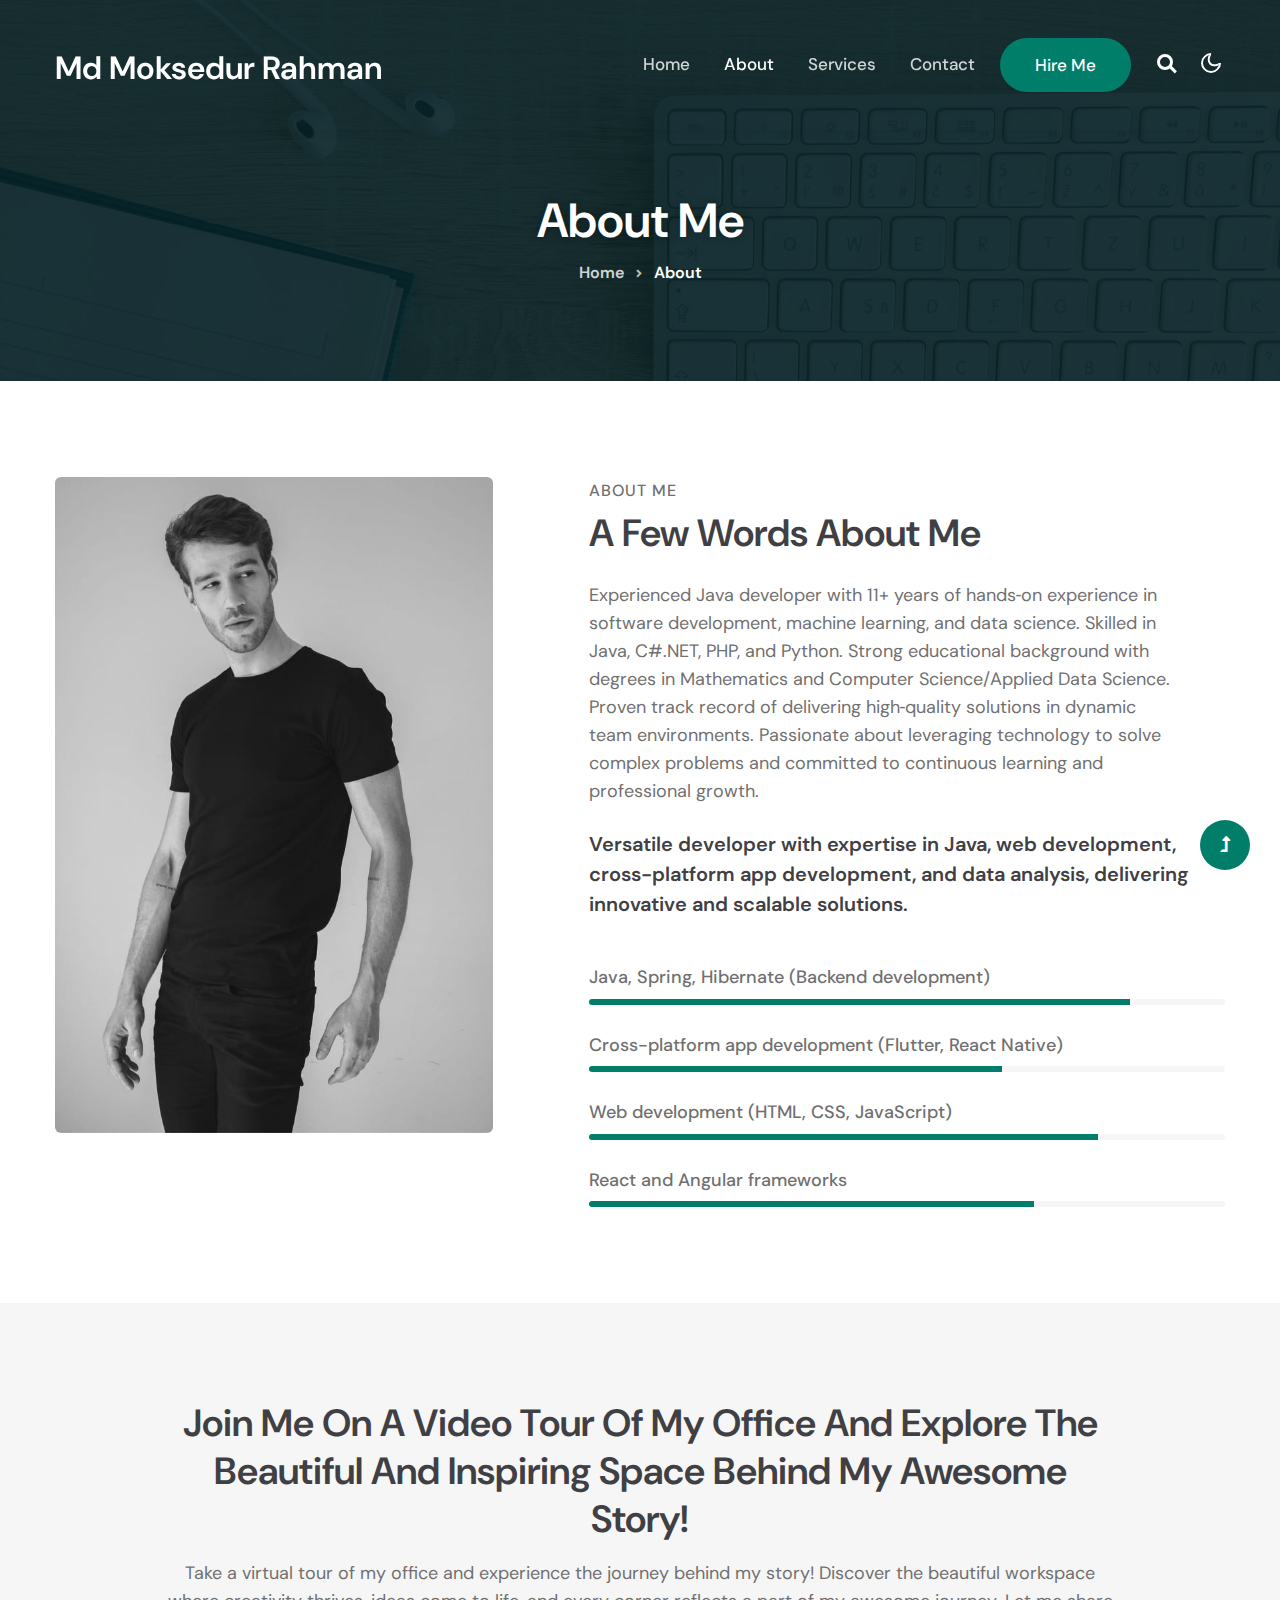
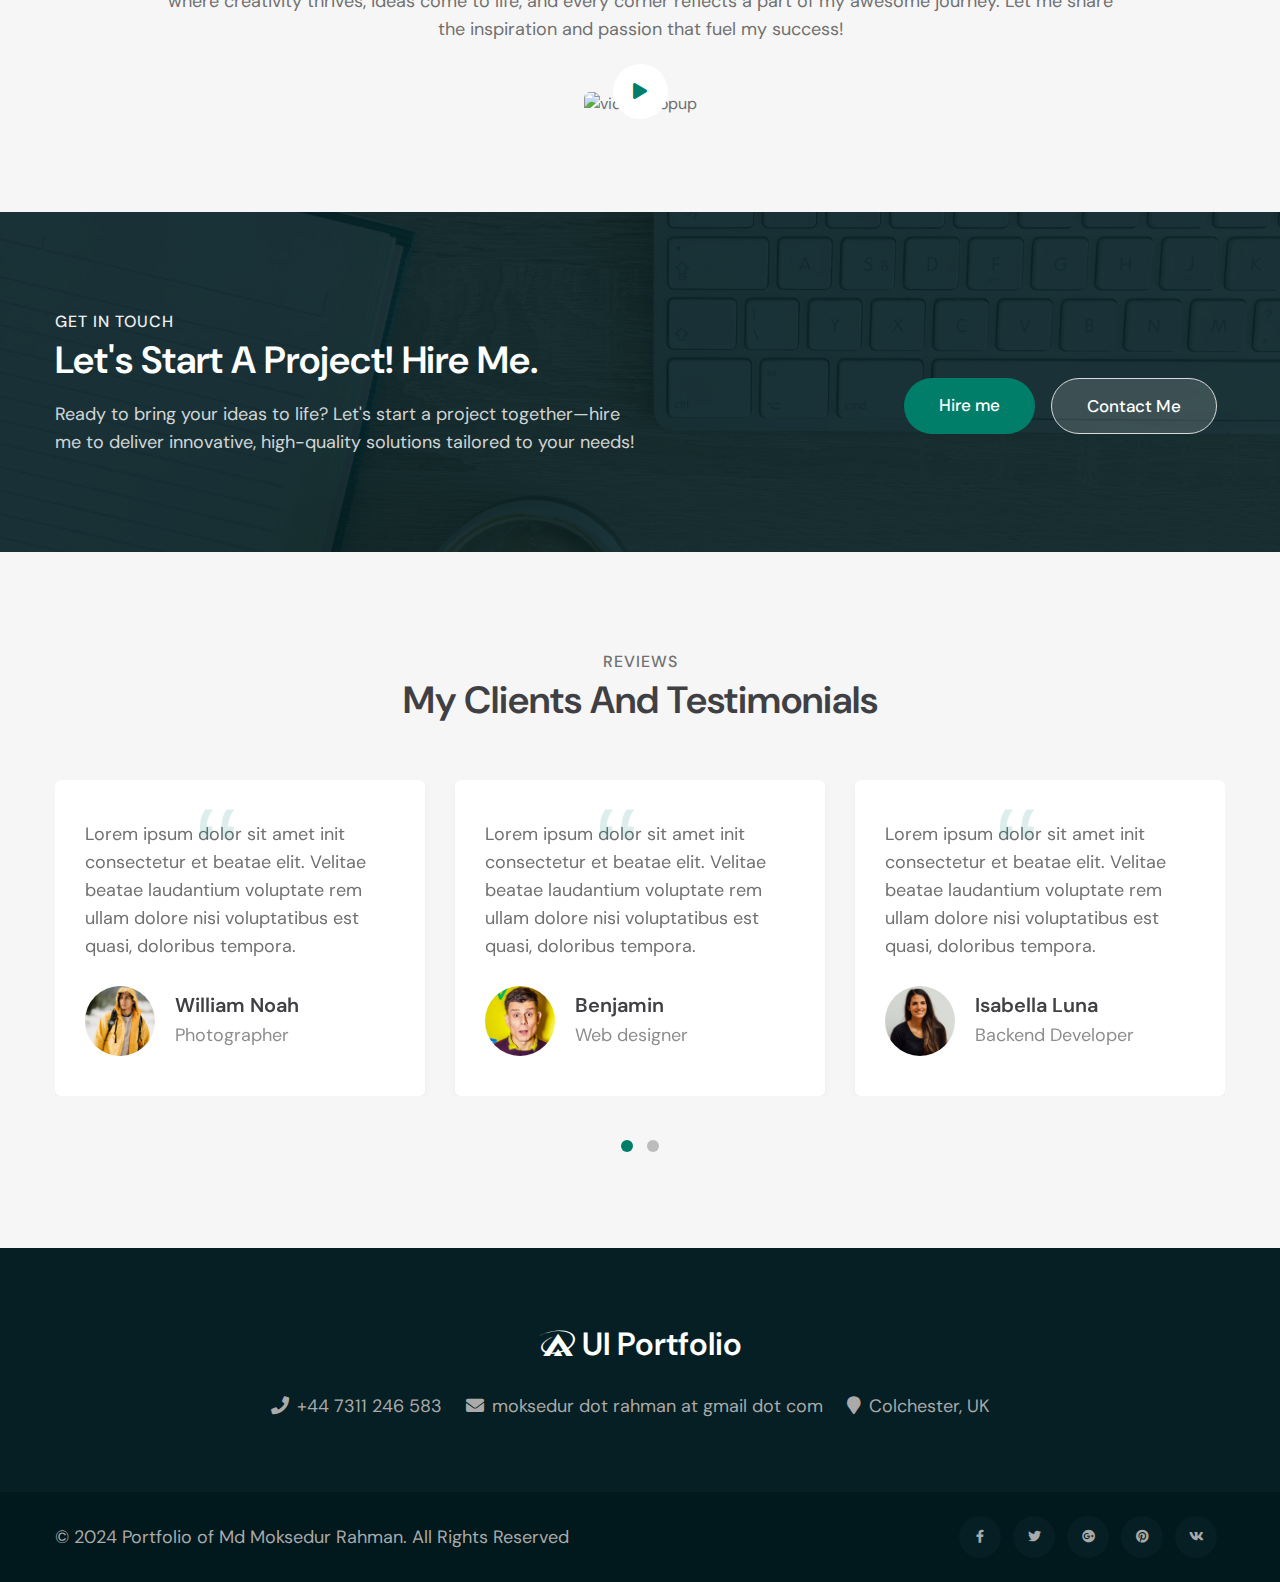
==== commit 05ffce08: "Update about.html" ====
--- a/about.html
+++ b/about.html
@@ -223,7 +223,7 @@
                 <div class="title-content">
                     <h6 class="w3l-title-small two">Get in touch</h6>
                     <h3 class="w3l-title-main two mb-3">Let's start a Project! Hire Me.</h3>
-                    <p class="pe-lg-5">Lorem ipsum viverra feugiat. Pellen tesque libero ut justo. Semper at tempufddfel. Lorem ipsum dolor sit, amet consectetur elit.</p>
+                    <p class="pe-lg-5">Ready to bring your ideas to life? Let's start a project together—hire me to deliver innovative, high-quality solutions tailored to your needs!</p>
 
                 </div>
             </div>
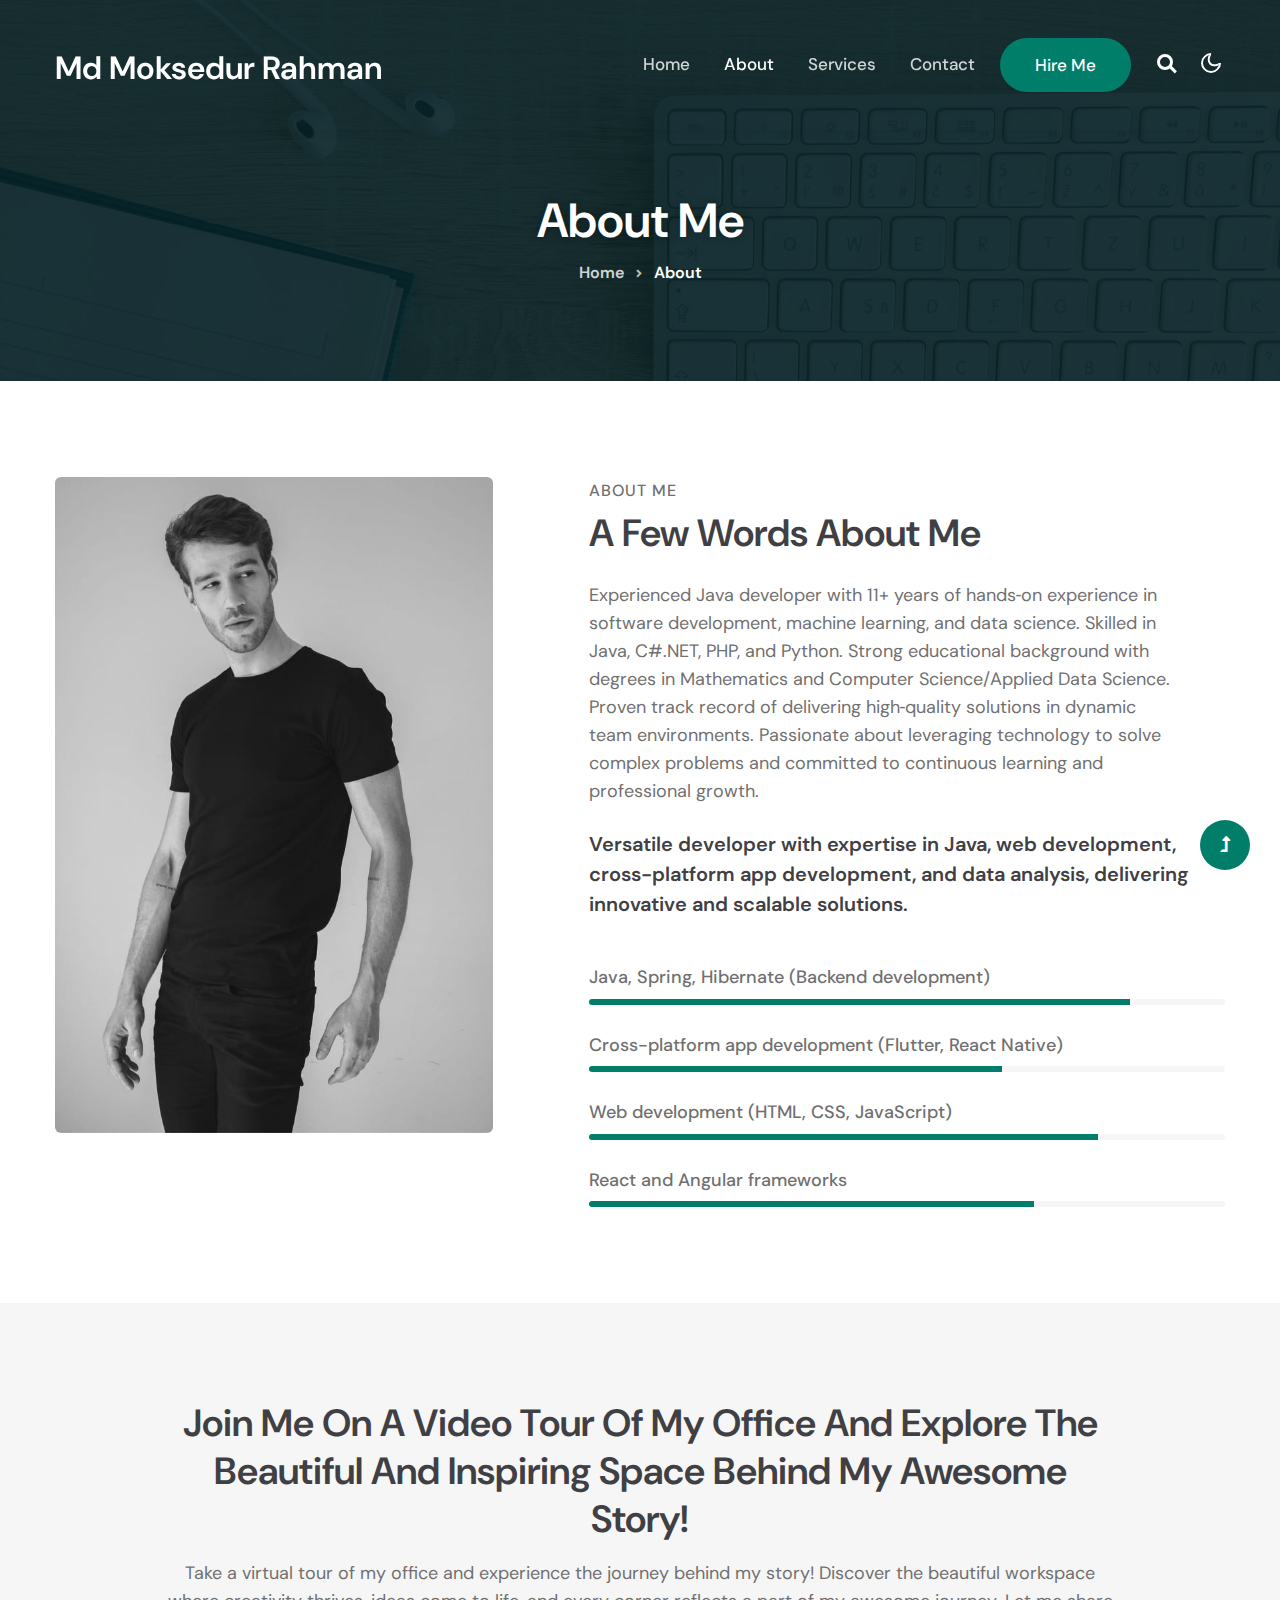
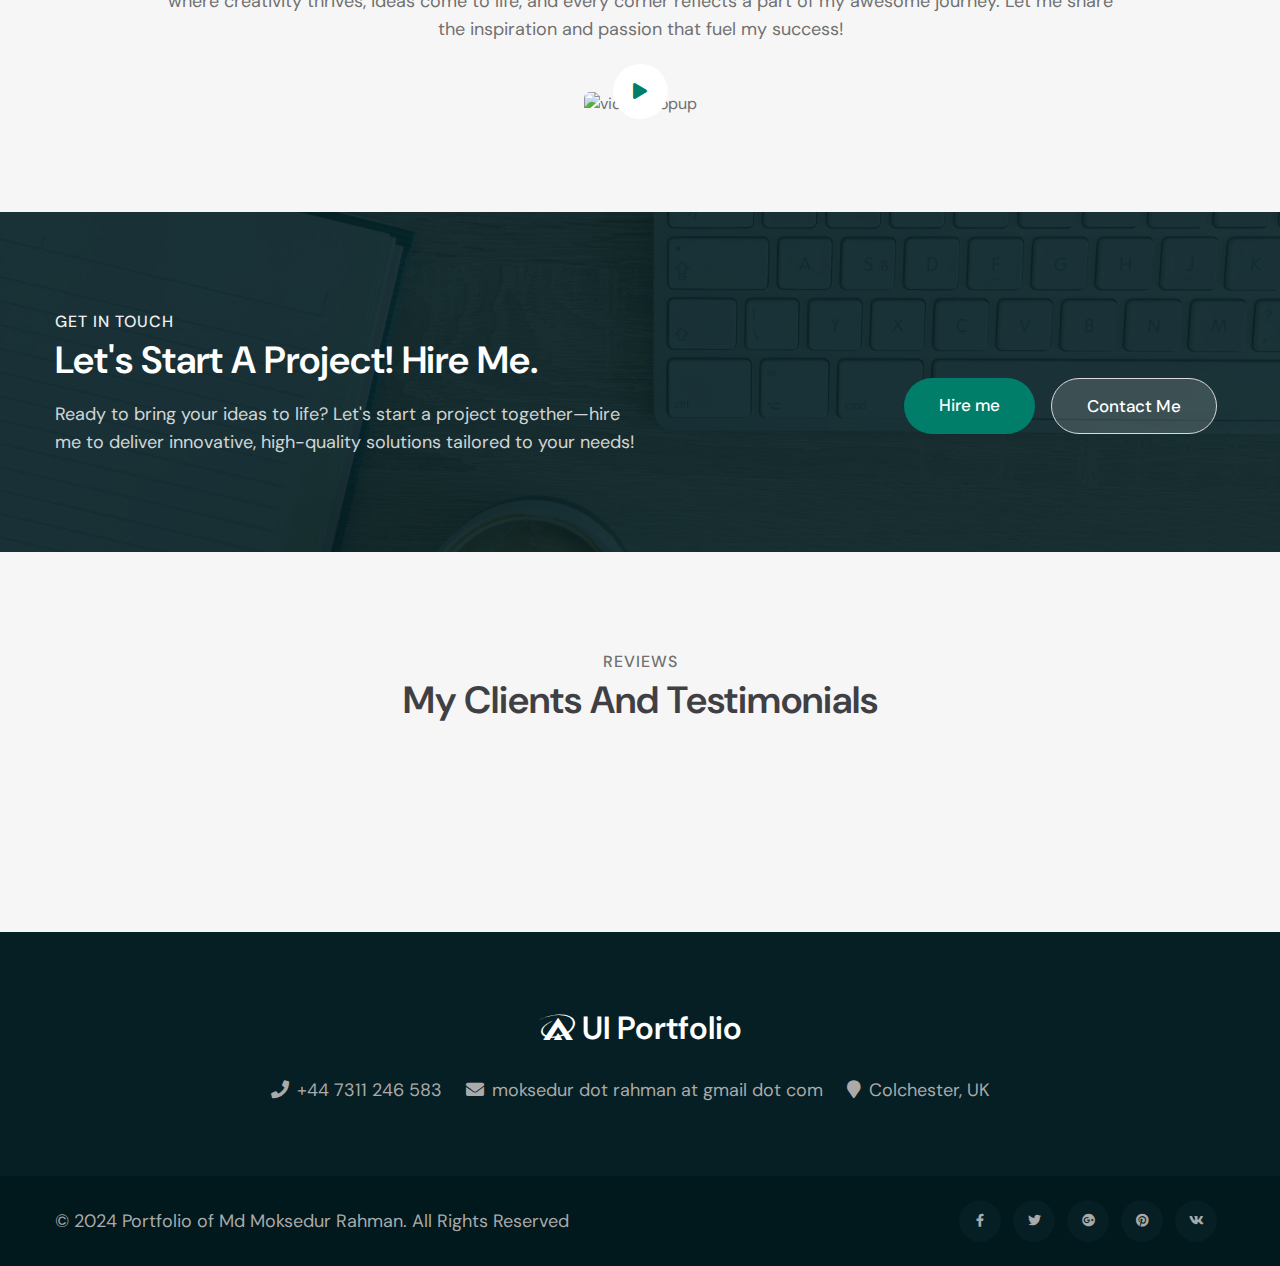
==== commit 7ffc2212: "Update about.html" ====
--- a/about.html
+++ b/about.html
@@ -248,6 +248,7 @@
             <h3 class="w3l-title-main">My clients and Testimonials</h3>
                 </div>
             <div id="owl-demo1" class="owl-carousel owl-theme mt-4 py-2 mb-5">
+                <!--
                 <div class="item">
                     <div class="testimonial-content">
                         <div class="testimonial">
@@ -267,87 +268,9 @@
                             </div>
                         </div>
                     </div>
-                </div>
-                <div class="item">
-                    <div class="testimonial-content">
-                        <div class="testimonial">
-                            <blockquote>
-                                <q>Lorem ipsum dolor sit amet init consectetur et beatae elit. Velitae beatae
-                                    laudantium voluptate rem ullam dolore nisi voluptatibus est quasi, doloribus 
-                                    tempora. </q>
-                            </blockquote>
-                            <div class="testi-des">
-                                <div class="test-img"><img src="assets/images/team2.jpg" class="img-fluid"
-                                        alt="client-img">
-                                </div>
-                                <div class="peopl align-self">
-                                    <h3>Benjamin</h3>
-                                    <p class="indentity">Web designer</p>
-                                </div>
-                            </div>
-                        </div>
-                    </div>
-                </div>
-                <div class="item">
-                    <div class="testimonial-content">
-                        <div class="testimonial">
-                            <blockquote>
-                                <q>Lorem ipsum dolor sit amet init consectetur et beatae elit. Velitae beatae
-                                    laudantium voluptate rem ullam dolore nisi voluptatibus est quasi, doloribus 
-                                    tempora. </q>
-                            </blockquote>
-                            <div class="testi-des">
-                                <div class="test-img"><img src="assets/images/team3.jpg" class="img-fluid"
-                                        alt="client-img">
-                                </div>
-                                <div class="peopl align-self">
-                                    <h3>Isabella Luna</h3>
-                                    <p class="indentity">Backend Developer</p>
-                                </div>
-                            </div>
-                        </div>
-                    </div>
-                </div>
-                <div class="item">
-                    <div class="testimonial-content">
-                        <div class="testimonial">
-                            <blockquote>
-                                <q>Lorem ipsum dolor sit amet init consectetur et beatae elit. Velitae beatae
-                                    laudantium voluptate rem ullam dolore nisi voluptatibus est quasi, doloribus 
-                                    tempora. </q>
-                            </blockquote>
-                            <div class="testi-des">
-                                <div class="test-img"><img src="assets/images/team4.jpg" class="img-fluid"
-                                        alt="client-img">
-                                </div>
-                                <div class="peopl align-self">
-                                    <h3>Elizabeth</h3>
-                                    <p class="indentity">Front-end developer</p>
-                                </div>
-                            </div>
-                        </div>
-                    </div>
-                </div>
-                <div class="item">
-                    <div class="testimonial-content">
-                        <div class="testimonial">
-                            <blockquote>
-                                <q>Lorem ipsum dolor sit amet init consectetur et beatae elit. Velitae beatae
-                                    laudantium voluptate rem ullam dolore nisi voluptatibus est quasi, doloribus 
-                                    tempora. </q>
-                            </blockquote>
-                            <div class="testi-des">
-                                <div class="test-img"><img src="assets/images/team2.jpg" class="img-fluid"
-                                        alt="client-img">
-                                </div>
-                                <div class="peopl align-self">
-                                    <h3>Benjamin</h3>
-                                    <p class="indentity">Web designer</p>
-                                </div>
-                            </div>
-                        </div>
-                    </div>
-                </div>
+                </div>-->
+                
+                
             </div>
         </div>
     </div>
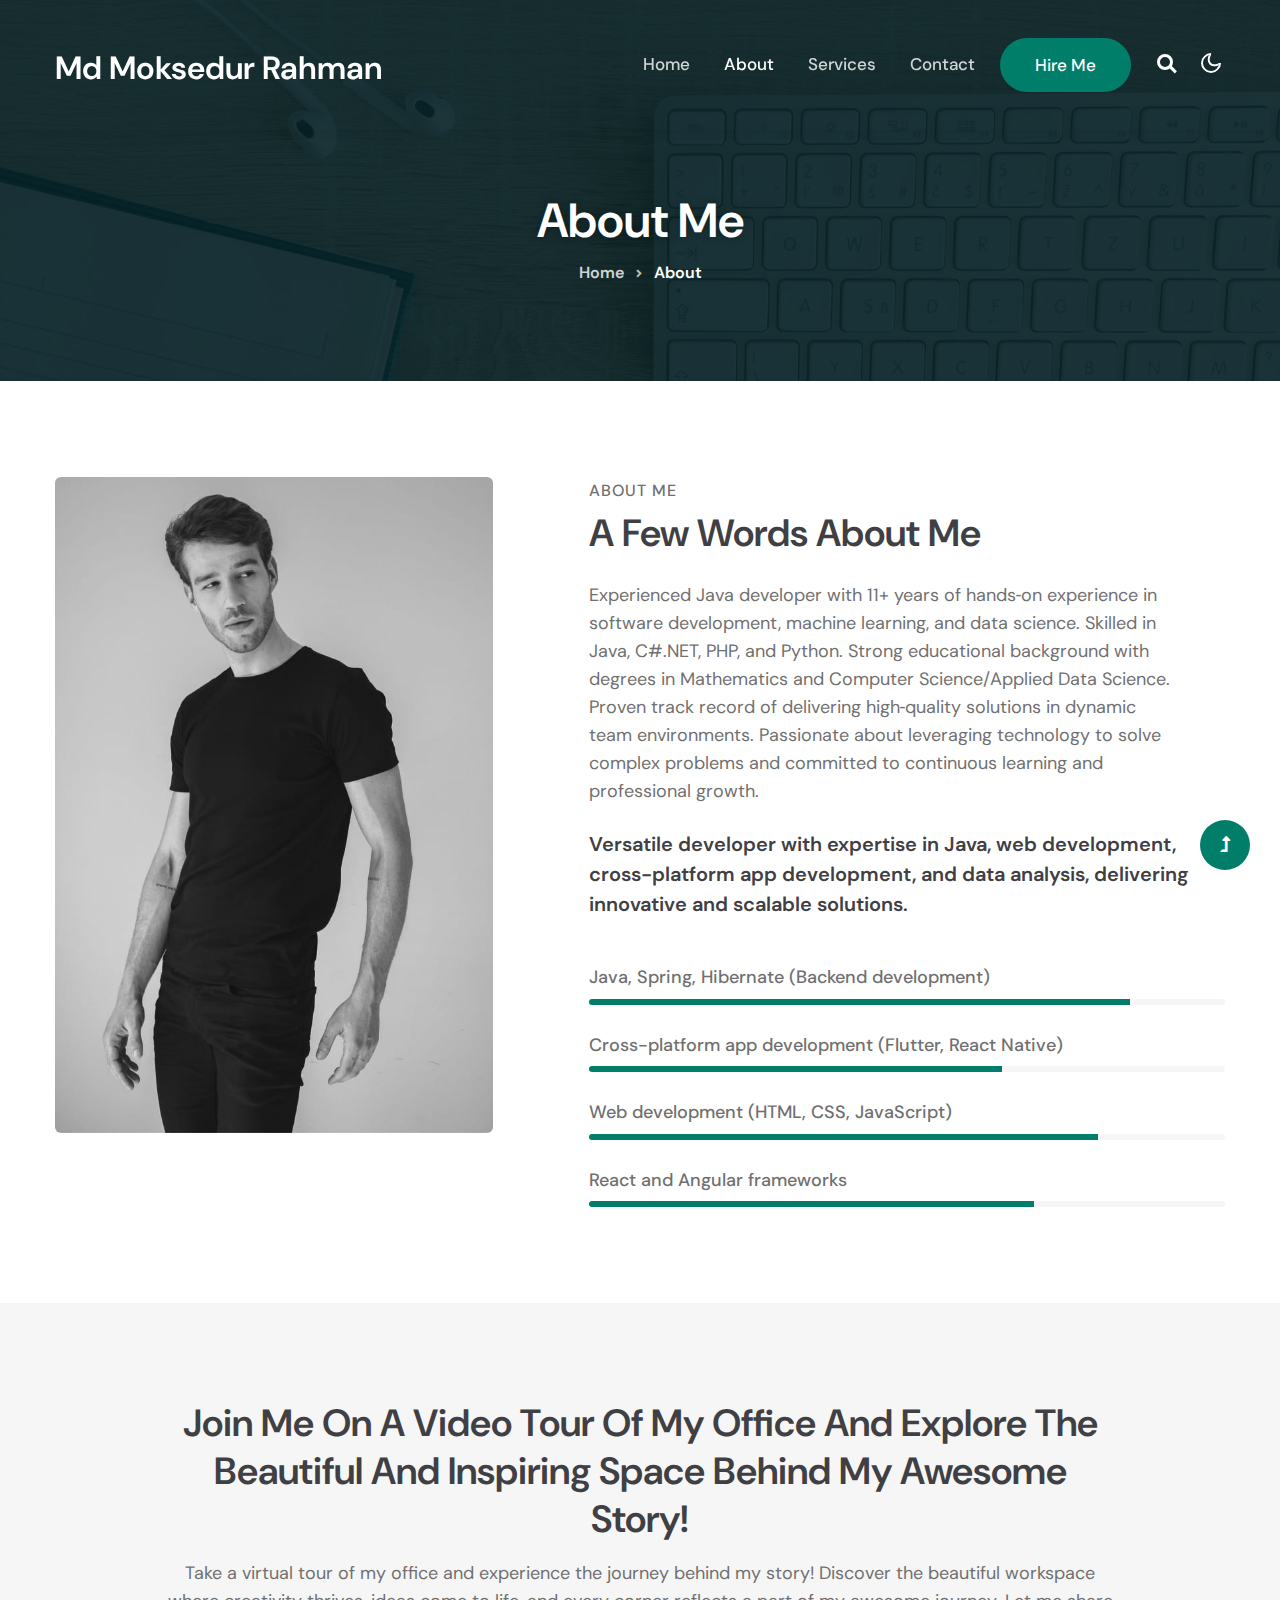
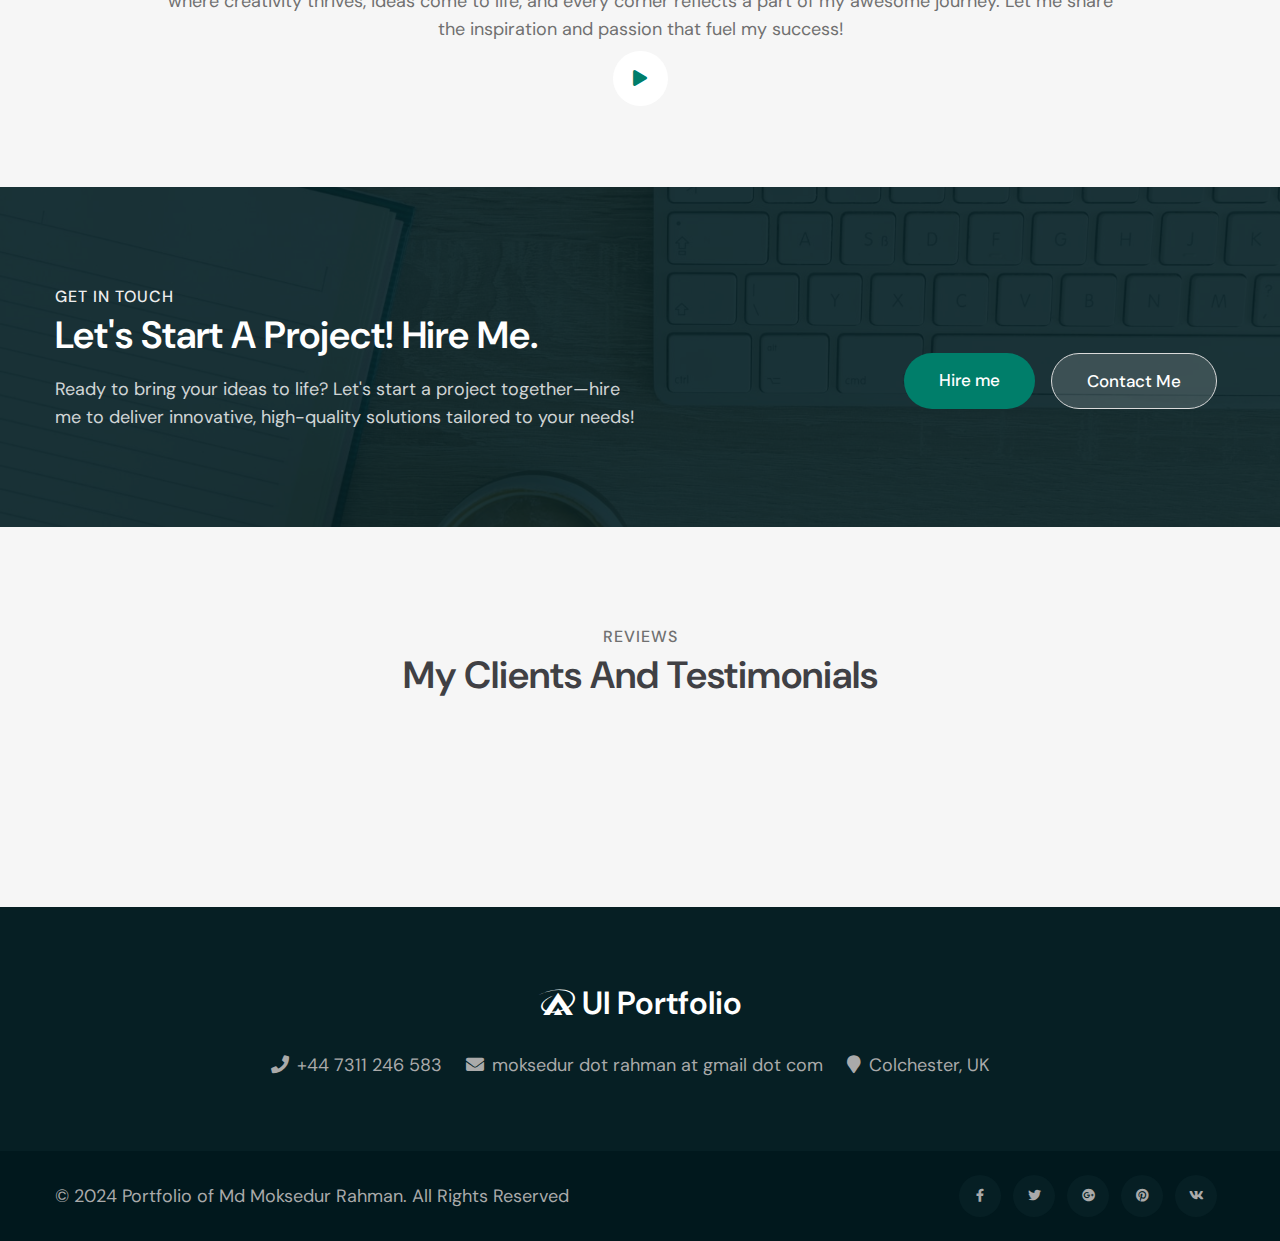
==== commit b46a5699: "Update about.html" ====
--- a/about.html
+++ b/about.html
@@ -190,8 +190,8 @@
                 </div>
                 <div class="history-info mt-5">
                     <div class="position-relative">
-                        <img src="assets/images/blog9.jpg" class="img-fluid radius-image video-popup-image"
-                            alt="video-popup">
+                        <!--<img src="assets/images/blog9.jpg" class="img-fluid radius-image video-popup-image"
+                            alt="video-popup">-->
 
                         <a href="#small-dialog" class="popup-with-zoom-anim play-view text-center position-absolute">
                             <span class="video-play-icon">
--- a/assets/css/style-liberty.css
+++ b/assets/css/style-liberty.css
@@ -19101,7 +19101,7 @@
 }
 
 .w3l-banner h3 {
-  font-size: 100px;
+  font-size: 65px; --100px;
   line-height: 100px;
   font-family: 'Dosis', sans-serif;
   font-weight: 700;
@@ -23865,4 +23865,4 @@
 
 .w3l-brands {
   background: #397f6a;
-}+}
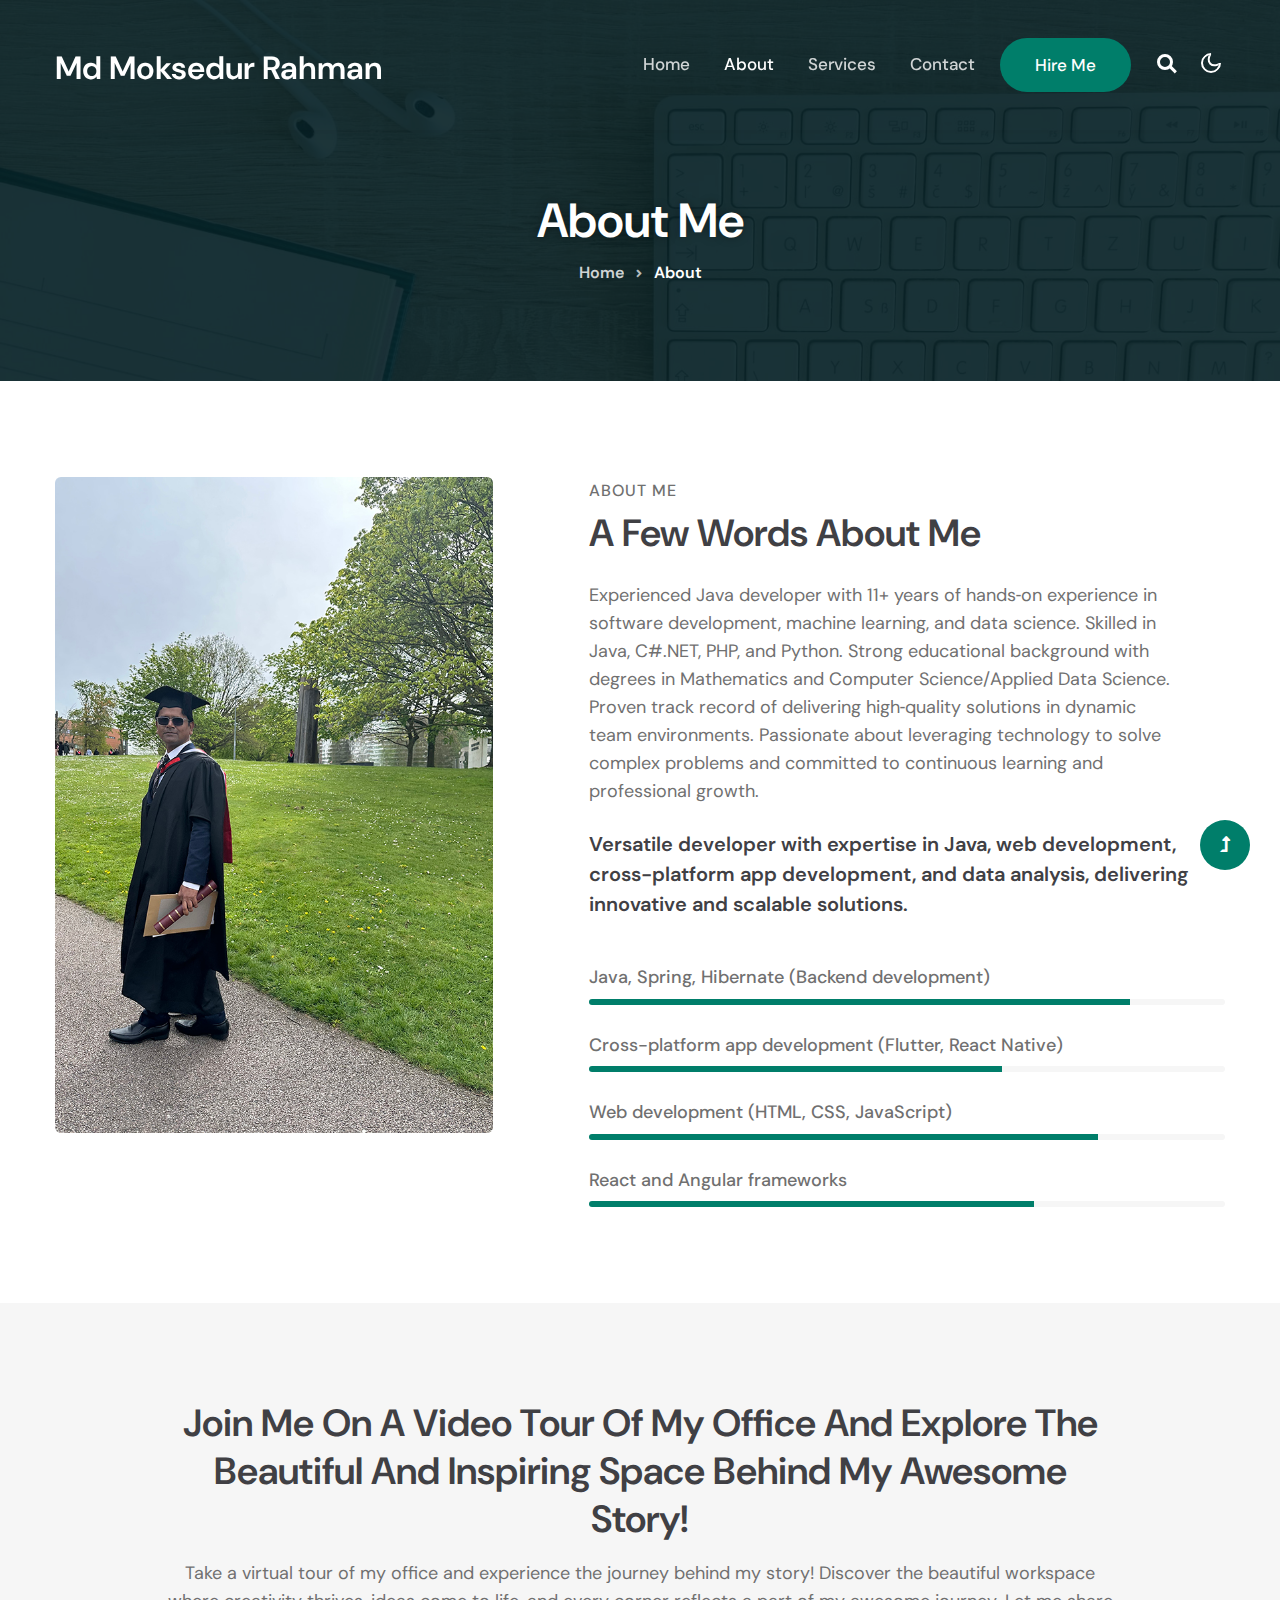
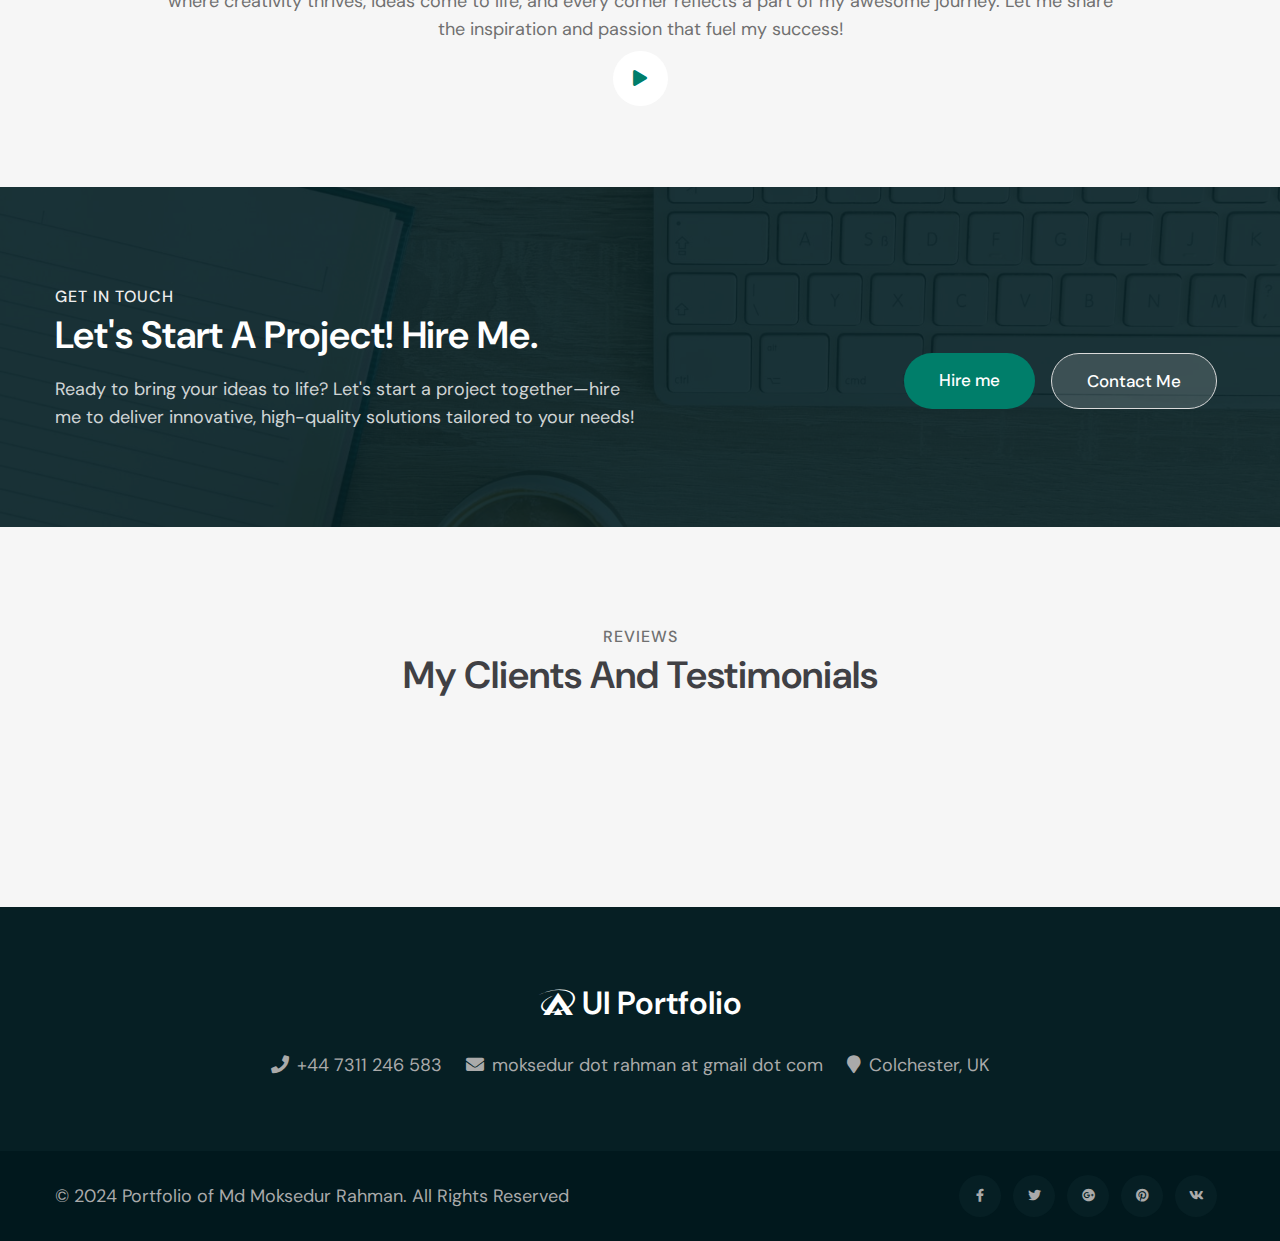
==== commit 26fbf234: "Update about.html" ====
--- a/about.html
+++ b/about.html
@@ -10,6 +10,7 @@
     <meta charset="utf-8">
     <meta name="viewport" content="width=device-width, initial-scale=1, shrink-to-fit=no">
     <title> Portfolio - Md Moksedur Rahman - About</title>
+    <link rel="icon" type="image/x-icon" href="/assets/images/favicon.ico">
     <!-- google-fonts -->
     <link href="//fonts.googleapis.com/css2?family=Dosis:wght@300;400;500;600;800&display=swap" rel="stylesheet">
     <link href="//fonts.googleapis.com/css2?family=DM+Sans:wght@400;500;700&display=swap" rel="stylesheet">
--- a/assets/css/style-liberty.css
+++ b/assets/css/style-liberty.css
@@ -19101,7 +19101,7 @@
 }
 
 .w3l-banner h3 {
-  font-size: 65px; --100px;
+  font-size: 60px; --100px;
   line-height: 100px;
   font-family: 'Dosis', sans-serif;
   font-weight: 700;
